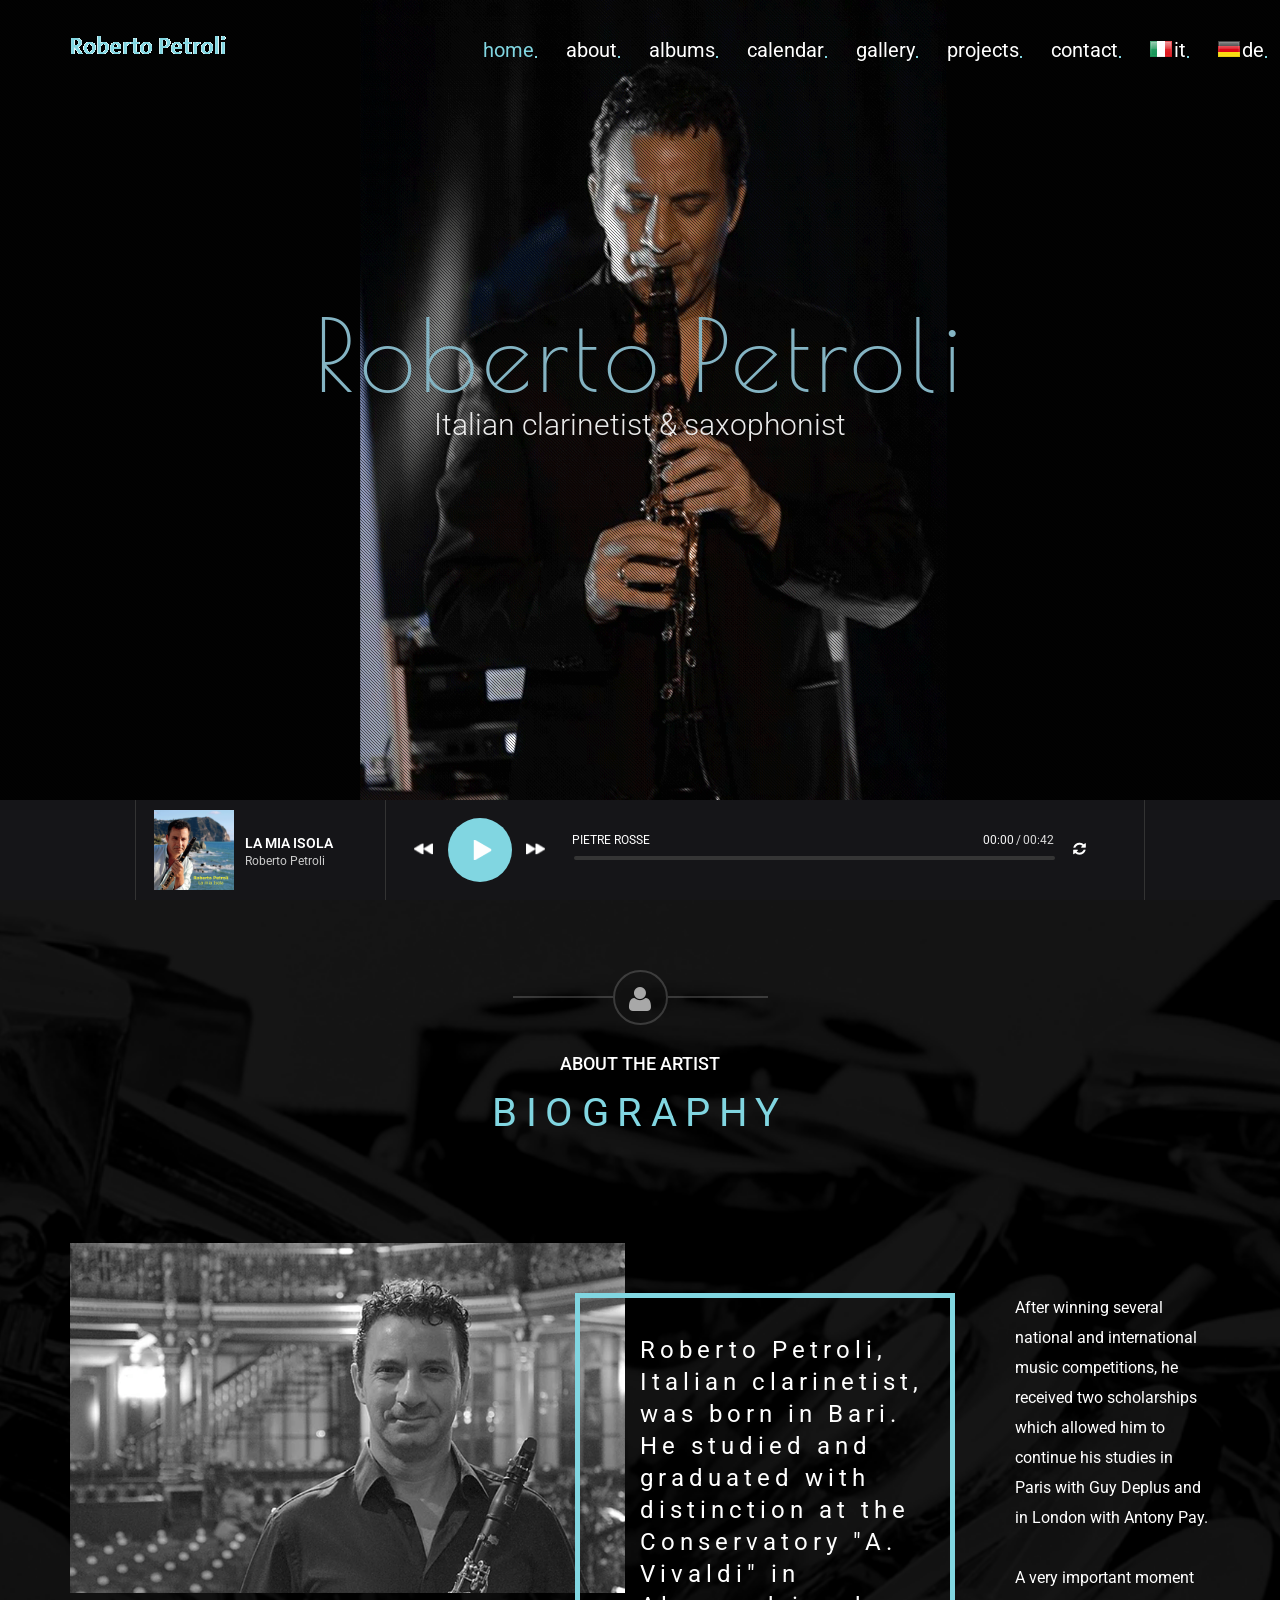
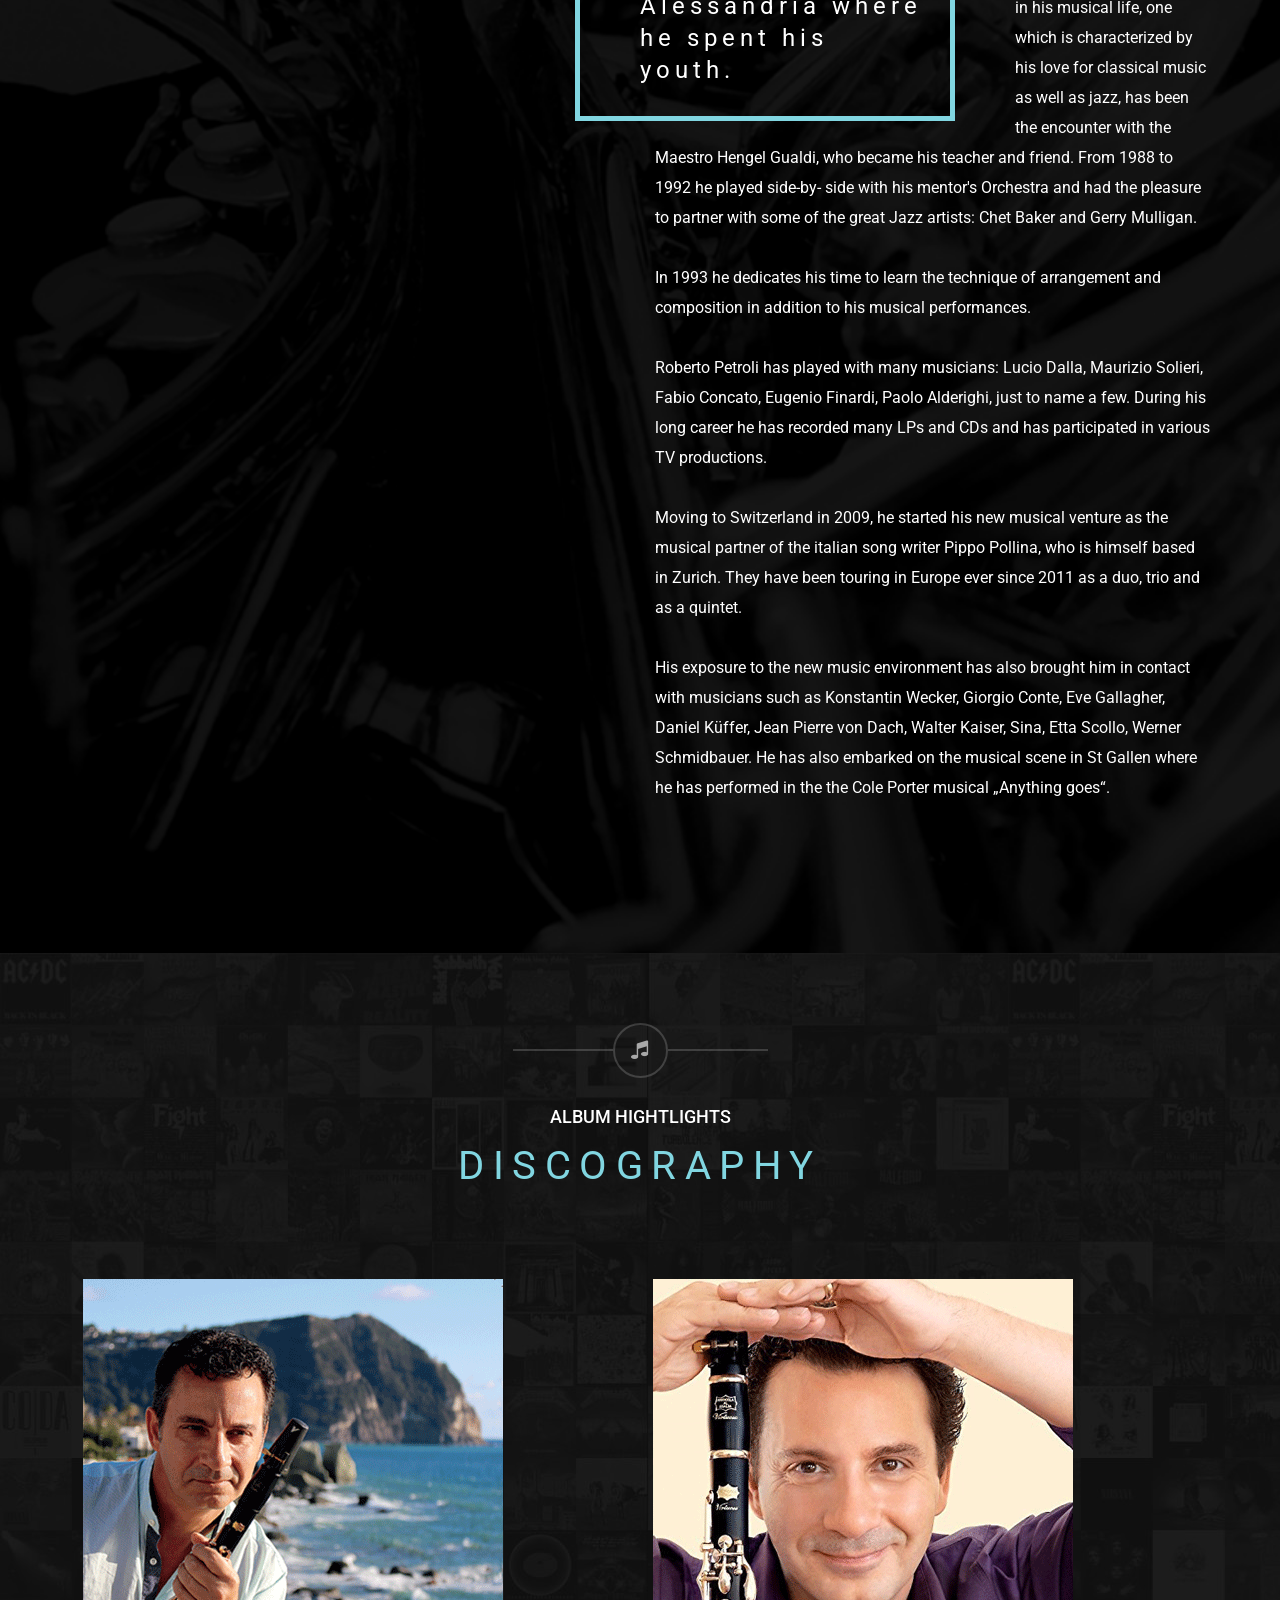
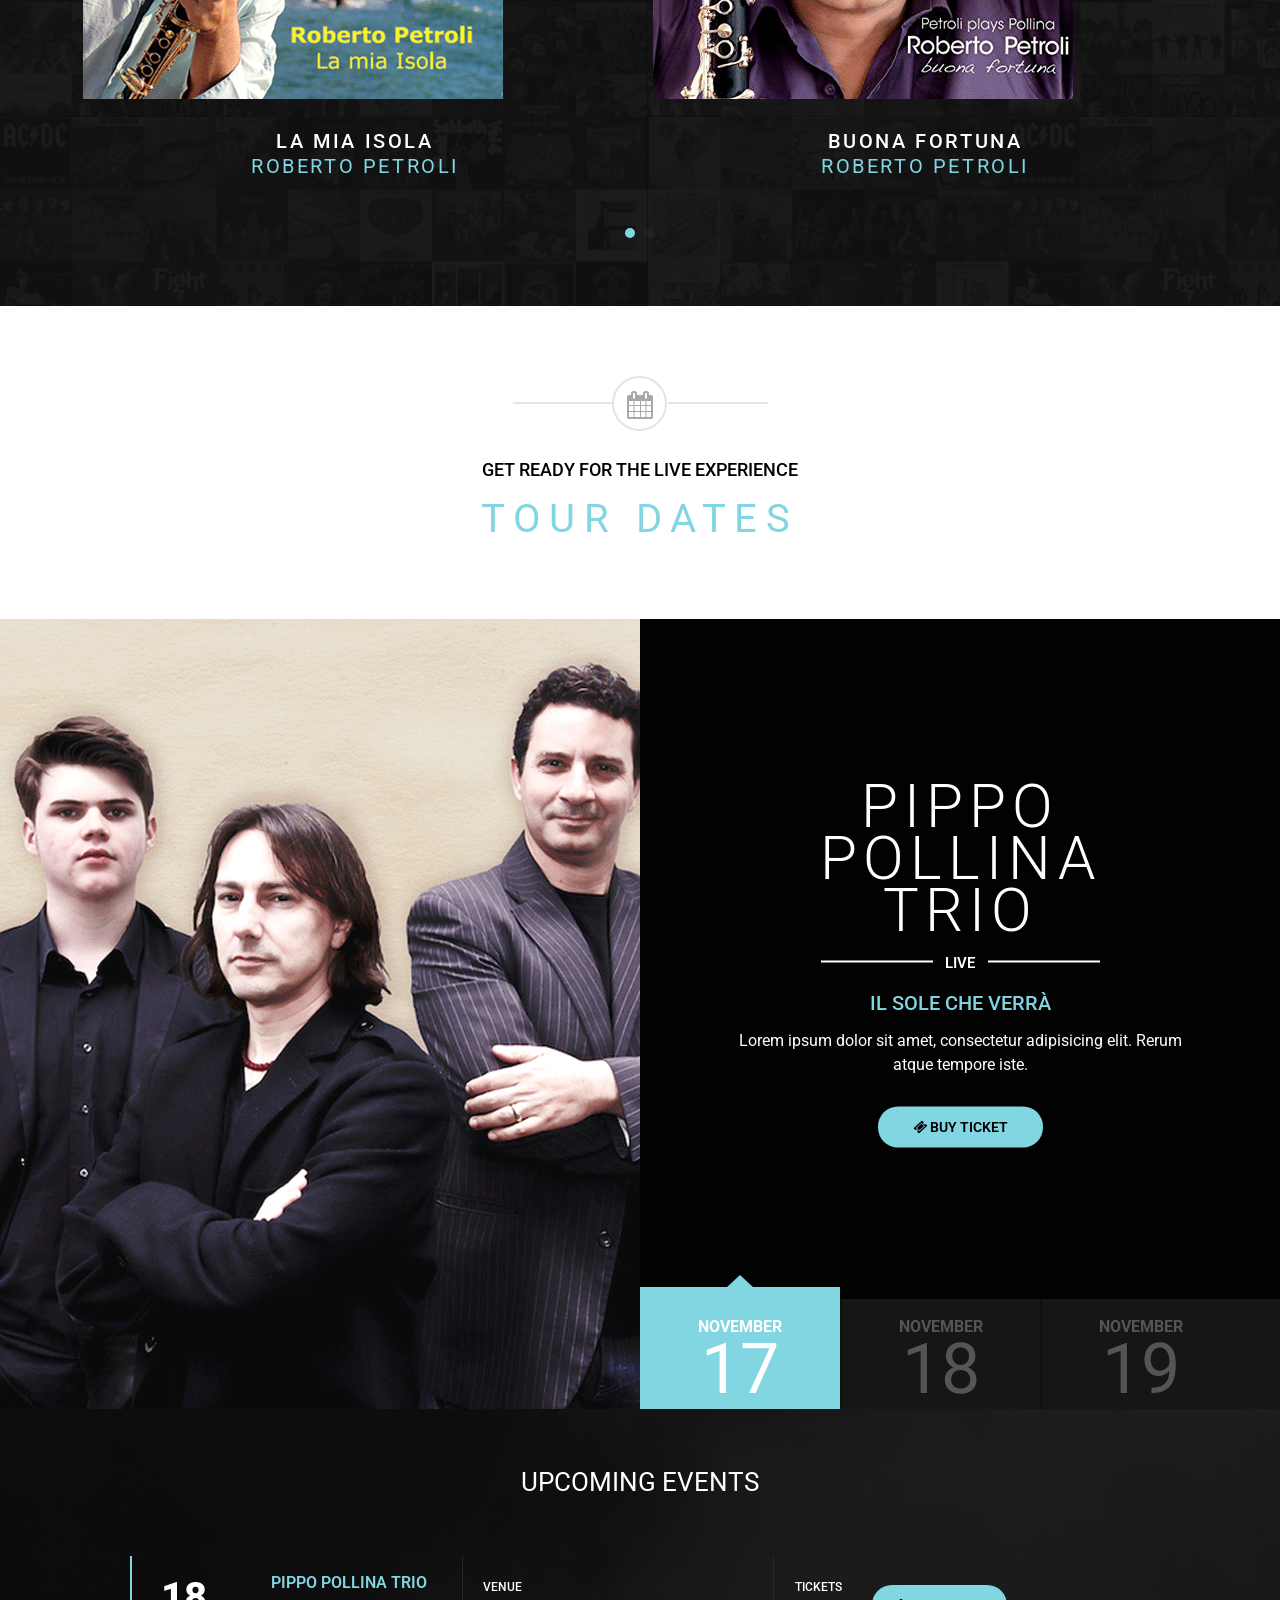
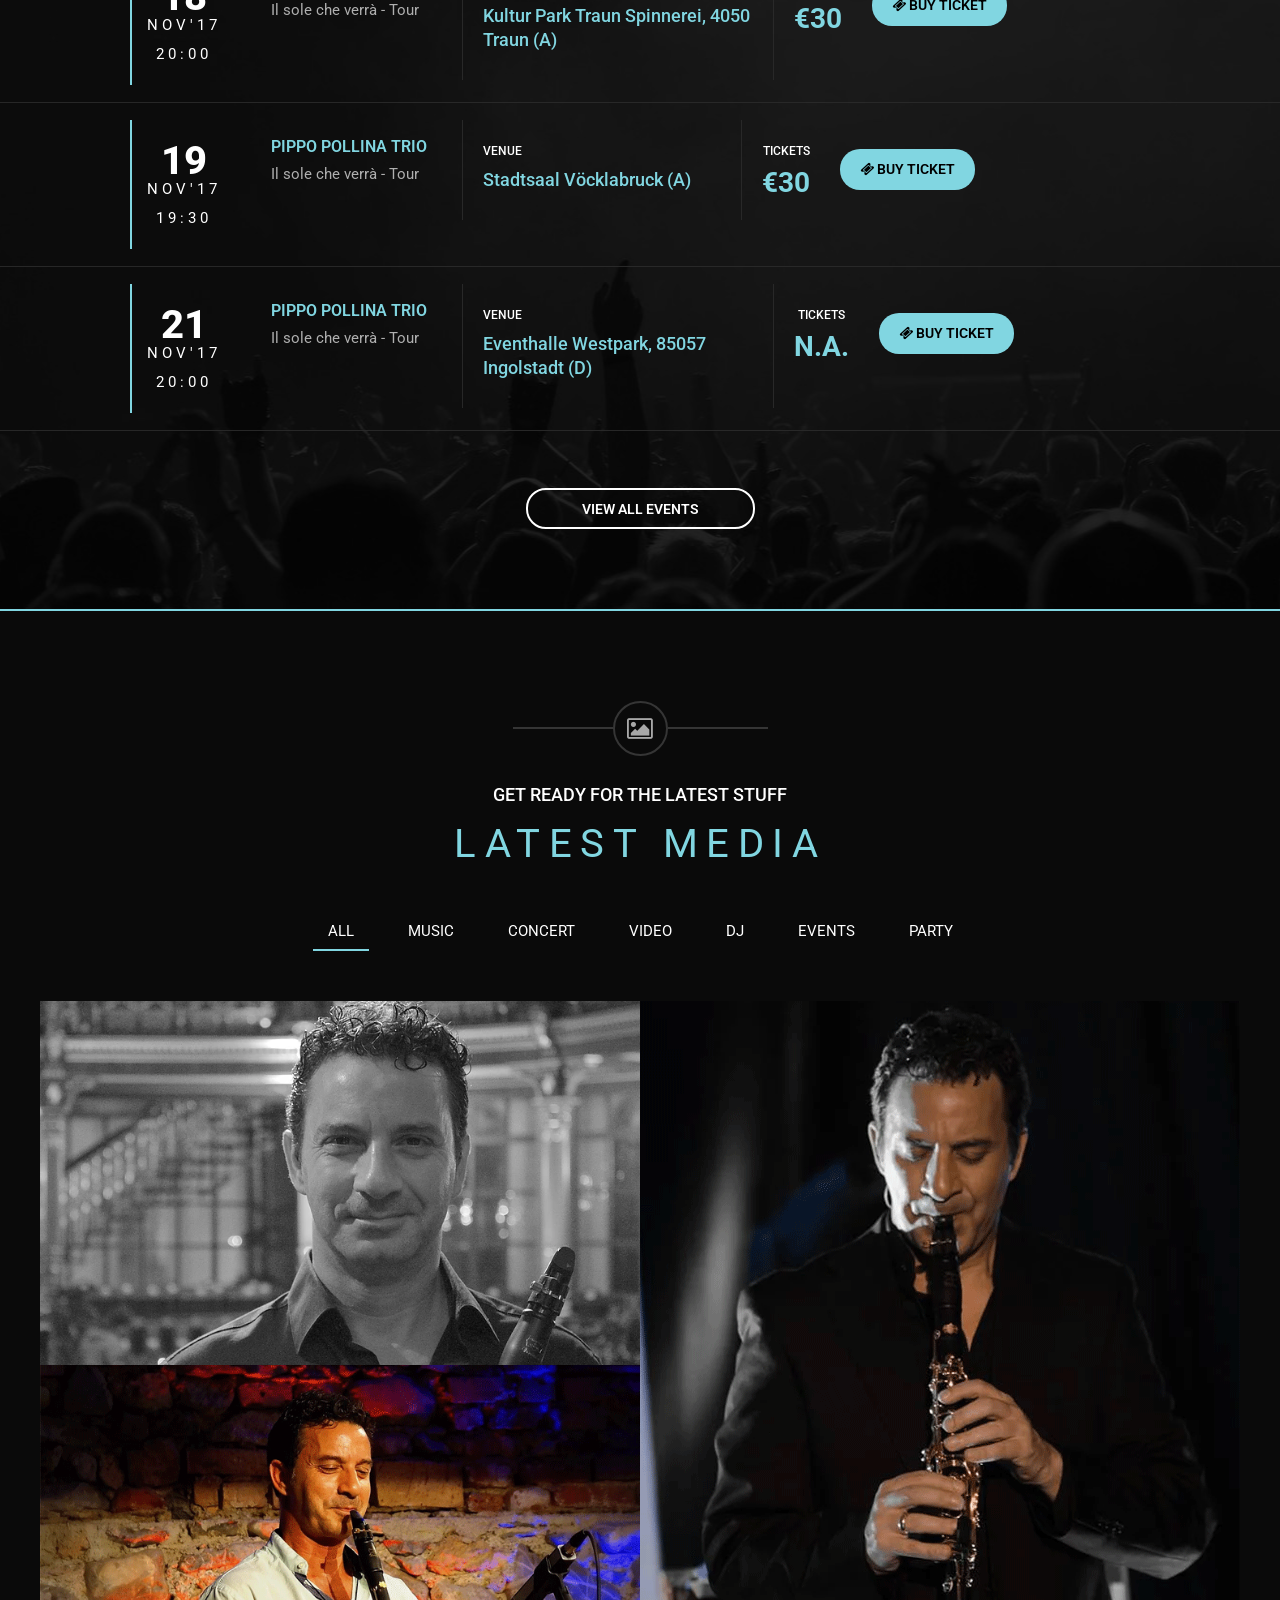
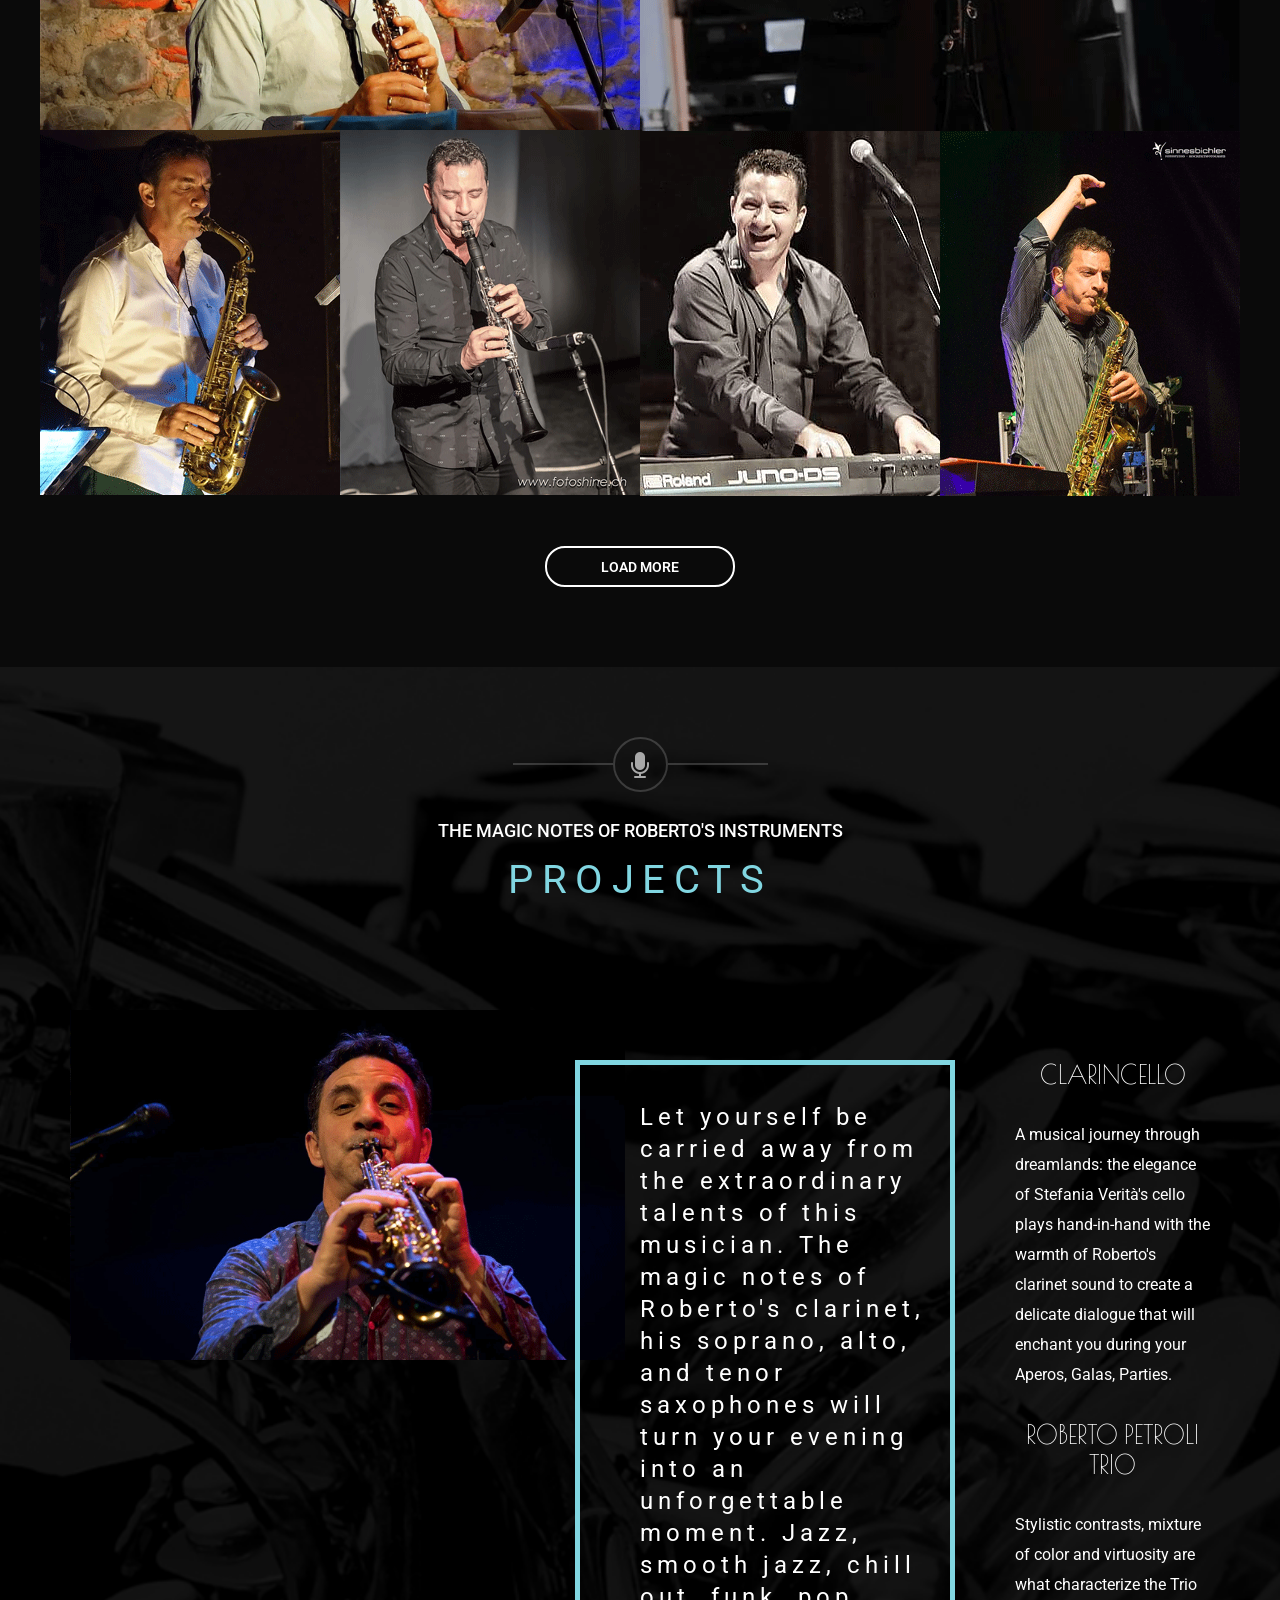
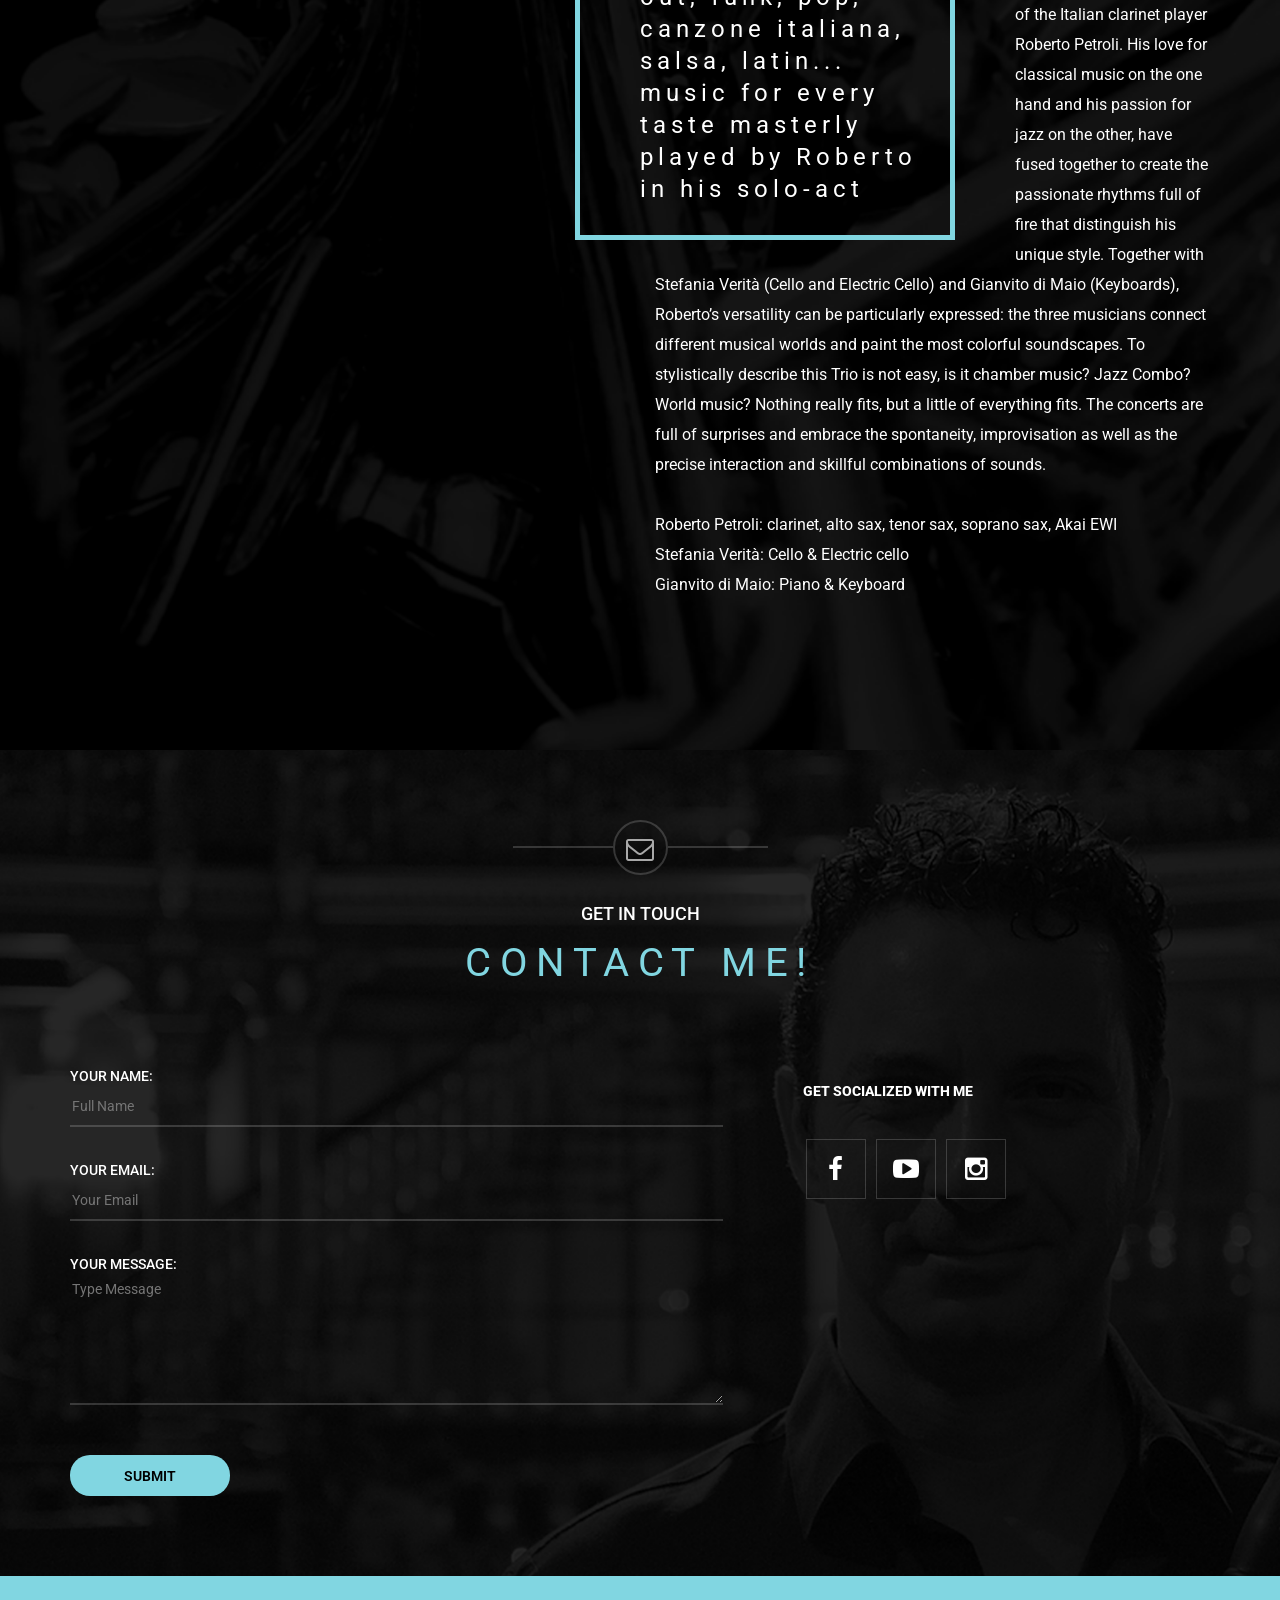
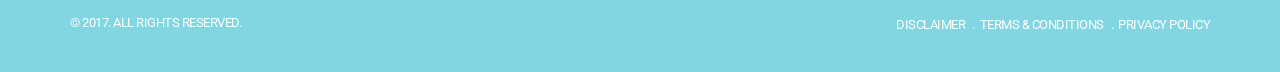
==== index.html @ aac8748d "update and remove twitter" ====
<!doctype html>
<!--[if lt IE 7]>      <html class="no-js lt-ie9 lt-ie8 lt-ie7"> <![endif]-->
<!--[if IE 7]>         <html class="no-js lt-ie9 lt-ie8"> <![endif]-->
<!--[if IE 8]>         <html class="no-js lt-ie9"> <![endif]-->
<!--[if gt IE 8]><!--> <html class="no-js"> <!--<![endif]-->
	<head>
		<meta charset="utf-8">
		<meta http-equiv="X-UA-Compatible" content="IE=edge">
		<title>Roberto Petroli</title>
		<meta name="description" content="">
		<meta name="HandheldFriendly" content="True">
		<meta name="MobileOptimized" content="320">
		<meta name="viewport" content="width=device-width,initial-scale=1,maximum-scale=1,user-scalable=0">

		<!-- Place favicon.ico and apple-touch-icon.png in the root directory -->

		<link href='https://fonts.googleapis.com/css?family=Roboto:400,100,100italic,300,300italic,400italic,500,500italic,700,700italic,900,900italic' rel='stylesheet' type='text/css'>
		<link href="https://fonts.googleapis.com/css?family=Poiret+One" rel="stylesheet">


		<link rel="stylesheet" href="styles/vendor/bootstrap.css">
		<link rel="stylesheet" href="styles/vendor/font-awesome.min.css">
		<link rel="stylesheet" href="styles/vendor/superslides.css">
		<link rel="stylesheet" href="styles/vendor/owl.carousel.css">
		<link rel="stylesheet" href="styles/vendor/owl.transitions.css">
		<link rel="stylesheet" href="styles/vendor/flickity.min.css">
		<link rel="stylesheet" href="styles/vendor/swipebox.min.css">
		<link rel="stylesheet" href="styles/vendor/TimeCircles.css">

		<link rel="stylesheet" href="styles/main.css">
		<link rel="stylesheet" href="styles/demo.css">
		<link rel="stylesheet" href="styles/languages.min.css">

		<link rel="stylesheet" href="styles/colors/color-lightblue.css">
		<!--    <link rel="stylesheet" href="styles/colors/color-yellow.css">
<link rel="stylesheet" href="styles/colors/color-purple.css">
<link rel="stylesheet" href="styles/colors/color-green.css">
<link rel="stylesheet" href="styles/colors/color-militar.css">
<link rel="stylesheet" href="styles/colors/color-caqui.css">
<link rel="stylesheet" href="styles/colors/color-red.css">-->

		<script src="scripts/vendor/modernizr.js"></script>
	</head>
	<body data-spy="scroll" data-target="#navbar-muziq" data-offset="80">

		<!-- LOADER -->
		<div id="mask">
			<div class="loader">
				<!-- <img src="images/loading.gif" alt='loading'> -->
				<div class="cssload-container">
					<div class="cssload-shaft1"></div>
					<div class="cssload-shaft2"></div>
					<div class="cssload-shaft3"></div>
					<div class="cssload-shaft4"></div>
					<div class="cssload-shaft5"></div>
					<div class="cssload-shaft6"></div>
					<div class="cssload-shaft7"></div>
					<div class="cssload-shaft8"></div>
					<div class="cssload-shaft9"></div>
					<div class="cssload-shaft10"></div>
				</div>
			</div>
		</div>

		<!-- HEADER -->
		<header id="jHeader">
			<nav class="navbar navbar-default" role="navigation">

				<div class="navbar-header">
					<button type="button" class="navbar-toggle" data-toggle="collapse" data-target=".navbar-ex1-collapse">
						<span class="sr-only">Desplegar navegación</span>
						<span class="icon-bar"></span>
						<span class="icon-bar"></span>
						<span class="icon-bar"></span>
					</button>
					<a class="navbar-brand" href="#anchor00"><img src="images/logo.png" alt="logo"></a>
				</div>

				<div class="collapse navbar-collapse navbar-ex1-collapse" id="navbar-muziq">
					<ul class="nav navbar-nav navbar-right">
						<li class="active"><a href="#anchor00">Home</a></li>
						<!--<li><a href="#anchor01">Events</a></li>
<li><a href="#anchor02">Artists</a></li>-->
						<li><a href="#anchor03">About</a></li>
						<li><a href="#anchor04">Albums</a></li>
						<li><a href="#anchor05">Calendar</a></li>
						<li><a href="#anchor06">Gallery</a></li>
						<li><a href="#anchor07">Projects</a></li>
						<!--<li><a href="shop.html">Shop</a></li>-->
						<li><a href="#anchor08">Contact</a></li>
						<li><a href="#anchor03"><span class="lang-sm lang-lbl" lang="it"></span></a></li>
						<li><a href="#anchor03"><span class="lang-sm lang-lbl" lang="de"></span></a></li>

					</ul>
				</div>

			</nav>
		</header>

		<!-- INTRO -->
		<section class="intro full-width jIntro" id="anchor00">
			<div class="container">
				<div class="row">
					<div class="col-md-12">
						<div class="slider-intro">
							<div id="slides">
								<div class="overlay"></div>
								<div class="slides-container">
									<img src="images/demo/intro/intro-slide1.png" alt="slide1">
									<img src="images/demo/intro/intro-slide2.png" alt="slide2">
									<img src="images/demo/intro/intro-slide3.png" alt="slide3">
								</div>
							</div>
						</div>
					</div>
				</div>

				<div class="vcenter text-center text-overlay">
					<!-- <div class="logo-intro"><img src="images/demo/logo-intro.png" alt=""></div>-->
					<div id="owl-main-text" class="owl-carousel">
						<div class="item">
							<h1 class="primary-title">Roberto Petroli</h1>
						</div>
						<!--<div class="item">
<h1 class="primary-title">Roberto Petroli </h1>
</div>-->
					</div>
					<h2 class="subtitle-text">Italian clarinetist &amp; saxophonist</h2>
					<div class="voffset50"></div>
					<!--<a href="#" class="btn btn-invert">Learn more</a>-->
				</div>

			</div>
		</section>

		<!-- PLAYER -->
		<div class="player horizontal">
			<div class="container">
				<div class="info-album-player">
					<div class="album-cover" id="bg-image3"></div>
					<p class="album-title">La mia Isola</p>
					<p class="artist-name">Roberto Petroli</p>
				</div>
				<div class="player-content">
					<audio preload></audio>
					<ol class="playlist">
						<li><a href="#" data-src="mp3/Isola_09.mp3">Pietre rosse</a></li>
							<li><a href="#" data-src="mp3/Isola_01.mp3">Ischia</a></li>
						<li><a href="#" data-src="mp3/Isola_04.mp3">Sorgeto</a></li>
							</ol>
							<div class="nextprev">
								<span class="prev">prev</span>
								<span class="next">next</span>
							</div>
							<span class="btnloop">loop</span>
						</div>
				</div>
				</div>
		

			<!-- BIOGRAPHY -->
			<section class="section biography inverse-color" id="anchor03">
				<div class="container">
					<div class="row">
						<div class="col-md-8 col-md-offset-2">
							<div class="voffset70"></div>
							<div class="separator-icon">
								<i class="fa fa-user"></i>
							</div>
							<div class="voffset30"></div>
							<p class="pretitle">About the artist</p>
							<div class="voffset20"></div>
							<h2 class="title">biography</h2>
							<div class="voffset110"></div>
						</div>
					</div>
					<div class="row">
						<div class="col-lg-6">
							<img src="images/demo/biography/biography2.png" alt="">
						</div>
						<div class="col-lg-6">
							<div class="voffset50"></div>
							<div class="quote">
								<p>Roberto Petroli, Italian clarinetist, was born in Bari. He studied and graduated with distinction at the Conservatory "A. Vivaldi" in Alessandria where he spent his youth. </p>
								<!--<p class="author">Robbie Robertson</p>-->
							</div>
							<div class="description">
								<p>After winning several national and international music competitions, he received two scholarships which allowed him to continue his studies in Paris with Guy Deplus and in London with Antony Pay.</p>
								<p>A very important moment in his musical life, one which is characterized by his love for classical music as well as jazz, has been the encounter with the Maestro Hengel Gualdi, who became his teacher and friend. 
									From 1988 to 1992 he played side-by- side with his mentor's Orchestra and had the pleasure to partner with some of the great Jazz artists: Chet Baker and Gerry Mulligan.</p>
								<p>In 1993 he dedicates his time to learn the technique of arrangement and composition in addition to his musical performances.</p>
								<p>Roberto Petroli has played with many musicians: Lucio Dalla, Maurizio Solieri,  Fabio Concato, Eugenio Finardi, Paolo Alderighi, just to name a few. During his long career he has recorded many LPs and CDs and has participated in various TV productions.</p>
								<p>Moving to Switzerland in 2009, he started his new musical venture as the musical partner of the italian song writer Pippo Pollina, who is himself based in Zurich. They have been touring in  Europe ever since 2011 as a duo, trio and as a quintet. </p>
								<p>His exposure to the new music environment has also brought him in contact with musicians such as Konstantin Wecker, Giorgio Conte, Eve Gallagher, Daniel Küffer, Jean Pierre von Dach, Walter Kaiser, Sina, Etta Scollo, Werner Schmidbauer. He has also embarked on the musical scene in St Gallen where he has performed in the the Cole Porter musical „Anything goes“.</p>
							</div>
						</div>
					</div>
					<div class="voffset150"></div>
				</div>
			</section>

			<!-- UPCOMING EVENTS -->
			<!-- <section class="section upcomming-events" id="anchor01">
<div class="container">
<div class="row">
<div class="col-md-8 col-md-offset-2">
<div class="voffset70"></div>
<div class="separator-icon">
<i class="fa fa-ticket"></i>
</div>
<div class="voffset30"></div>
<p class="pretitle">get read for the summer 2016</p>
<div class="voffset20"></div>
<h2 class="title">upcoming events</h2>
<div class="voffset80"></div>
</div>
</div>
<div class="row">
<div class="col-md-12">
<div class="upevents">
<div class="upevent">
<div class="contain">
<div class="bg-image" style="background-image: url('images/demo/events/photo-event1.jpg')"></div>
<div class="content">
<div class="voffset80"></div>
<div class="date">03<span>d</span> 16<span>h</span> 20<span>m</span> 10<span>s</span></div>
<div class="separator tag"><span>featured</span></div>
<div class="title">Beach party music</div>
<p>Lorem ipsum dolor sit amet, consectetur adipisicing elit. Nulla error reiciendis, magni fuga quod quos officia fugiat.</p>
<p class="buttons">
<a href="#" class="btn rounded icon"><i class="fa fa-ticket"></i> buy ticket</a>
<a href="#" class="btn rounded border">View details</a>
</p>
<div class="voffset70"></div>
<div class="posted"><span>posted:</span> 02 november, 2016</div>
</div>
</div>
</div>
<div class="upevent">
<div class="contain">
<div class="bg-image" style="background-image: url('images/demo/events/photo-event2.jpg')"></div>
<div class="content">
<div class="voffset30"></div>
<div class="date">03<span>d</span> 16<span>h</span> 20<span>m</span> 10<span>s</span></div>
<div class="separator tag"><span>featured</span></div>
<div class="title">Rock live music event</div>
<p class="buttons">
<a href="#" class="btn rounded icon"><i class="fa fa-ticket"></i> buy ticket</a>
<a href="#" class="btn rounded border">View details</a>
</p>
<div class="posted"><span>posted:</span> 02 november, 2016</div>
</div>
</div>
</div>
<div class="upevent">
<div class="contain">
<div class="bg-image" style="background-image: url('images/demo/events/photo-event3.jpg')"></div>
<div class="content">
<div class="voffset80"></div>
<div class="date">03<span>d</span> 16<span>h</span> 20<span>m</span> 10<span>s</span></div>
<div class="separator tag"><span>popular</span></div>
<div class="title">HIP HOP Party Music</div>
<p>Lorem ipsum dolor sit amet, consectetur adipisicing elit. Nulla error reiciendis, magni fuga quod quos officia fugiat.</p>
<p class="buttons">
<a href="#" class="btn rounded icon unactive"><i class="fa fa-ticket"></i> closed</a>
<a href="#" class="btn rounded border">View details</a>
</p>
<div class="voffset70"></div>
<div class="posted"><span>posted:</span> 02 november, 2016</div>
</div>
</div>
</div>
<div class="upevent">
<div class="contain">
<div class="bg-image" style="background-image: url('images/demo/events/photo-event4.jpg')"></div>
<div class="content">
<div class="voffset80"></div>
<div class="date">03<span>d</span> 16<span>h</span> 20<span>m</span> 10<span>s</span></div>
<div class="separator tag"><span>featured</span></div>
<div class="title">INDIE <br>MUSIC show</div>
<p>Lorem ipsum dolor sit amet, consectetur adipisicing elit. Nulla error reiciendis, magni fuga quod quos officia fugiat.</p>
<p class="buttons">
<a href="#" class="btn rounded icon"><i class="fa fa-ticket"></i> buy ticket</a>
<a href="#" class="btn rounded border">View details</a>
</p>
<div class="voffset70"></div>
<div class="posted"><span>posted:</span> 02 november, 2016</div>
</div>
</div>
</div>
<div class="upevent">
<div class="contain">
<div class="bg-image" style="background-image: url('images/demo/events/photo-event5.jpg')"></div>
<div class="content">
<div class="voffset30"></div>
<div class="date">03<span>d</span> 16<span>h</span> 20<span>m</span> 10<span>s</span></div>
<div class="separator tag"><span>recent</span></div>
<div class="title">awesome music event</div>
<p class="buttons">
<a href="#" class="btn rounded icon"><i class="fa fa-ticket"></i> buy ticket</a>
<a href="#" class="btn rounded border">View details</a>
</p>
<div class="posted"><span>posted:</span> 02 november, 2016</div>
</div>
</div>
</div>
<div class="upevent">
<div class="contain">
<div class="bg-image" style="background-image: url('images/demo/events/photo-event6.jpg')"></div>
<div class="content">
<div class="voffset30"></div>
<div class="date">03<span>d</span> 16<span>h</span> 20<span>m</span> 10<span>s</span></div>
<div class="separator tag"><span>featured</span></div>
<div class="title">country music</div>
<p>Proin gravida nibh vel velit auctor aliquet.</p>
<p class="buttons">
<a href="#" class="btn rounded icon"><i class="fa fa-ticket"></i> buy ticket</a>
<a href="#" class="btn rounded border">View details</a>
</p>
<div class="posted"><span>posted:</span> 02 november, 2016</div>
</div>
</div>
</div>
</div>
</div>
</div>
</div>

<div class="voffset80"></div>
</section> -->

		<!-- TWITTER -->
		<!--		<section class="section youtube inverse-color full-width parallax-section" data-parallax-image="images/demo/twitter/bg-twitter.jpg">
				<div class="container">
					<div class="row">
						<div class="col-md-12">
							<i class="fa fa-youtube-play"></i>
							<div id="twitter-feed"></div>
						</div>
					</div>
				</div>
			</section>-->

			<!-- FEATURED ARTIST -->
			<!--   <section class="section featured-artists" id="anchor02">
<div class="container">
<div class="row">
<div class="col-md-8 col-md-offset-2">
<div class="voffset70"></div>
<div class="separator-icon">
<i class="fa fa-microphone"></i>
</div>
<div class="voffset30"></div>
<p class="pretitle">get read for the summer 2016</p>
<div class="voffset20"></div>
<h2 class="title">featured Artist</h2>
<div class="voffset80"></div>
</div>
</div>
<div class="row">
<div class="col-md-12">           
<div class="voffset20"></div>
<div class="js-flickity" data-flickity-options="{ &quot;cellAlign&quot;: &quot;left&quot;, &quot;wrapAround&quot;: true, &quot;contain&quot;: true, &quot;prevNextButtons&quot;: false }">
<div class="gallery-cell col-xs-12 col-sm-6 col-md-4 col-lg-3">
<div class="featured-artist">
<div class="image">
<img src="images/demo/artists/featured-artist1.jpg" alt="">
</div>
<div class="rollover">
<ul class="social">
<li><a href="#"><i class="fa fa-facebook"></i></a></li>
<li><a href="#"><i class="fa fa-twitter"></i></a></li>
<li><a href="#"><i class="fa fa-instagram"></i></a></li>
</ul>
<div class="text">
<h4 class="title-artist">Dj <br>Everlast</h4>
<p>Lorem ipsum dolor sit amet, consectetur adipisicing elit. Ipsam rem, quasi alias sunt velit.</p>
</div>
</div>
</div>
</div>
<div class="gallery-cell col-xs-12 col-sm-6 col-md-4 col-lg-3">
<div class="featured-artist">
<div class="image">
<img src="images/demo/artists/featured-artist2.jpg" alt="">
</div>
<div class="rollover">
<ul class="social">
<li><a href="#"><i class="fa fa-facebook"></i></a></li>
<li><a href="#"><i class="fa fa-twitter"></i></a></li>
<li><a href="#"><i class="fa fa-instagram"></i></a></li>
</ul>
<div class="text">
<h4 class="title-artist">Dj <br>mery <br>myers</h4>
<p>Lorem ipsum dolor sit amet, consectetur adipisicing elit. Ipsam rem, quasi alias sunt velit.</p>
</div>
</div>
</div>
</div>
<div class="gallery-cell col-xs-12 col-sm-6 col-md-4 col-lg-3">
<div class="featured-artist">
<div class="image">
<img src="images/demo/artists/featured-artist3.jpg" alt="">
</div>
<div class="rollover">
<ul class="social">
<li><a href="#"><i class="fa fa-facebook"></i></a></li>
<li><a href="#"><i class="fa fa-twitter"></i></a></li>
<li><a href="#"><i class="fa fa-instagram"></i></a></li>
</ul>
<div class="text">
<h4 class="title-artist">Mc <br>Hood</h4>
<p>Lorem ipsum dolor sit amet, consectetur adipisicing elit. Ipsam rem, quasi alias sunt velit.</p>
</div>
</div>
</div>
</div>
<div class="gallery-cell col-xs-12 col-sm-6 col-md-4 col-lg-3">
<div class="featured-artist">
<div class="image">
<img src="images/demo/artists/featured-artist4.jpg" alt="">
</div>
<div class="rollover">
<ul class="social">
<li><a href="#"><i class="fa fa-facebook"></i></a></li>
<li><a href="#"><i class="fa fa-twitter"></i></a></li>
<li><a href="#"><i class="fa fa-instagram"></i></a></li>
</ul>
<div class="text">
<h4 class="title-artist">Dona <br>Carter </h4>
<p>Lorem ipsum dolor sit amet, consectetur adipisicing elit. Ipsam rem, quasi alias sunt velit.</p>
</div>
</div>
</div>
</div>
<div class="gallery-cell col-xs-12 col-sm-6 col-md-4 col-lg-3">
<div class="featured-artist">
<div class="image">
<img src="images/demo/artists/featured-artist3.jpg" alt="">
</div>
<div class="rollover">
<ul class="social">
<li><a href="#"><i class="fa fa-facebook"></i></a></li>
<li><a href="#"><i class="fa fa-twitter"></i></a></li>
<li><a href="#"><i class="fa fa-instagram"></i></a></li>
</ul>
<div class="text">
<h4 class="title-artist">Dj <br>mery <br>myers</h4>
<p>Lorem ipsum dolor sit amet, consectetur adipisicing elit. Ipsam rem, quasi alias sunt velit.</p>
</div>
</div>
</div>
</div>
</div>
</div>
</div>
<div class="voffset120"></div>
</div>
</section> -->



			<!-- DISCOGRAPHY -->
			<section class="section discography inverse-color" id="anchor04">
				<div id="discography"></div>
				<div class="container">
					<div class="row">
						<div class="col-md-8 col-md-offset-2">
							<div class="voffset70"></div>
							<div class="separator-icon">
								<i class="fa fa-music"></i>
							</div>
							<div class="voffset30"></div>
							<p class="pretitle">album hightlights</p>
							<div class="voffset20"></div>
							<h2 class="title">Discography</h2>
							<div class="voffset80"></div>
						</div>
					</div>
					<div class="row">
						<div class="col-md-12">
							<ul class="carousel-discography js-flickity" data-flickity-options="{ &quot;cellAlign&quot;: &quot;left&quot;, &quot;wrapAround&quot;: true, &quot;contain&quot;: true, &quot;prevNextButtons&quot;: false }">
								<!-- col-xlg-3 -->
								<li class="gallery-cell col-xs-12 col-sm-6 col-md-6">
									<div class="info-album">
										<div class="cover open-disc" data-url="discs/disc-01.html">
											<img src="images/demo/discography/disco-1.png" alt="">
											<div class="rollover">
												<i class="fa fa-cart-plus"></i>
												<p>view album</p>
											</div>
										</div>
										<p class="album">La mia isola</p>
										<p class="artist">Roberto Petroli</p>
									</div>
								</li>
								<li class="gallery-cell col-xs-12 col-sm-6 col-md-6">
									<div class="info-album">
										<div class="cover open-disc" data-url="discs/disc-02.html">
											<img src="images/demo/discography/disco-2.png" alt="">
											<div class="rollover">
												<i class="fa fa-cart-plus"></i>
												<p>view album</p>
											</div>
										</div>
										<p class="album">Buona fortuna</p>
										<p class="artist">Roberto Petroli</p>
									</div>
								</li>
								<!--  <li class="gallery-cell col-xs-12 col-sm-6 col-md-4"> 
<div class="info-album">
<div class="cover open-disc" data-url="discs/disc-03.html">
<img src="images/demo/discography/disco-3.jpg" alt="">
<div class="rollover">
<i class="fa fa-cart-plus"></i>
<p>view album</p>
</div>
</div>
<p class="album">La mia Isola</p>
<p class="artist">blummsday</p>
</div>
</li>
<li class="gallery-cell col-xs-12 col-sm-6 col-md-4">
<div class="info-album">
<div class="cover open-disc" data-url="discs/disc-04.html">
<img src="images/demo/discography/disco-4.jpg" alt="">
<div class="rollover">
<i class="fa fa-cart-plus"></i>
<p>view album</p>
</div>
</div>
<p class="album">friend, family, enemy</p>
<p class="artist">magdalena</p>
</div>
</li>
<li class="gallery-cell col-xs-12 col-sm-6 col-md-4">
<div class="info-album">
<div class="cover open-disc" data-url="discs/disc-01.html">
<img src="images/demo/discography/disco-1.jpg" alt="">
<div class="rollover">
<i class="fa fa-cart-plus"></i>
<p>view album</p>
</div>
</div>
<p class="album">under the iron sea</p>
<p class="artist">Keane</p>
</div>
</li>
<li class="gallery-cell col-xs-12 col-sm-6 col-md-4">
<div class="info-album">              
<div class="cover open-disc" data-url="discs/disc-02.html">
<img src="images/demo/discography/disco-2.jpg" alt="">
<div class="rollover">
<i class="fa fa-cart-plus"></i>
<p>view album</p>
</div>
</div>
<p class="album">under the iron sea</p>
<p class="artist">Keane</p>
</div>
</li>-->
							</ul>
							<div class="voffset90"></div>
						</div>
					</div>
				</div>
				<!-- DETAILS DISCO -->
				<div id="project-show"></div>
				<div class="section player-album project-window">
					<div class="project-content"></div><!-- AJAX Dinamic Content -->
				</div>
			</section>

			<!-- TOUR DATES -->
			<section class="section full-width tourdates" id="anchor05">
				<div class="container">
					<div class="row">
						<div class="col-md-8 col-md-offset-2">
							<div class="voffset70"></div>
							<div class="separator-icon">
								<i class="fa fa-calendar"></i>
							</div>
							<div class="voffset30"></div>
							<p class="pretitle">get ready for the live experience</p>
							<div class="voffset20"></div>
							<h2 class="title">tour dates</h2>
							<div class="voffset80"></div>
						</div>
					</div>
					<div class="row">
						<div class="col-sm-6">
							<div class="image-tour"></div>
						</div>
						<div class="col-sm-6">
							<div class="tour-info">
								<ul class="carousel-dates jcarouselDates">
									<li class="gallery-cell" id="tour1">
										<div class="vcenter">
											<p class="name-tour">Pippo Pollina <br>Trio</p>
											<p class="separator">live</p>
											<p class="subtitle-tour">IL SOLE CHE VERRÀ</p>
											<p>Lorem ipsum dolor sit amet, consectetur adipisicing elit. Rerum atque tempore iste.</p>
											<p class="buy">
												<a href="#" class="btn rounded icon"><i class="fa fa-ticket"></i> buy ticket</a>
											</p>
										</div>
									</li>
									<li class="gallery-cell" id="tour2">
										<div class="vcenter">
											<p class="name-tour">Show in las Vegas</p>
											<p class="separator">live</p>
											<p class="subtitle-tour">Lorem ipsum dolor sit amet, consectetur adipisicing elit.</p>
											<p>Lorem ipsum dolor sit amet, consectetur adipisicing elit. Rerum atque tempore iste.</p>
											<p class="buy">
												<a href="#" class="btn rounded icon"><i class="fa fa-ticket"></i> buy ticket</a>
											</p>
										</div>
									</li>
									<li class="gallery-cell" id="tour3">
										<div class="vcenter">
											<p class="name-tour">Live in New York</p>
											<p class="separator">live</p>
											<p class="subtitle-tour">Lorem ipsum dolor sit amet, consectetur adipisicing elit.</p>
											<p>Lorem ipsum dolor sit amet, consectetur adipisicing elit. Rerum atque tempore iste.</p>
											<p class="buy">
												<a href="#" class="btn rounded icon"><i class="fa fa-ticket"></i> buy ticket</a>
											</p>
										</div>
									</li>
								</ul>
								<ul class="dates-tour button-group">
									<li class="button active">
										november
										<span>17</span>
									</li>
									<li class="button">
										november
										<span>18</span>
									</li>
									<li class="button">
										november
										<span>19</span>
									</li>
								</ul>
							</div>
						</div>
					</div>
				</div>
			</section>

			<!-- UPCOMMING EVENTS -->
			<section class="section full-width upcomming-events-list inverse-color">
				<div class="container">
					<div class="row">
						<div class="col-md-8 col-md-offset-2">
							<h4 class="upcomming-events-list-title">upcoming events</h4>
						</div>
					</div>
					<div class="row">
						<div class="col-md-12">
							<ul>
								
								<li>
									<div>
										<p class="date-event">18 <span>Nov'17<br>20:00</span></p>
										<p class="name">
											<span>Pippo Pollina Trio</span> 
											Il sole che verrà - Tour
										</p>
										<p class="venue">
											venue
											<span>Kultur Park Traun Spinnerei, 4050 Traun (A)</span>
										</p>
										<p class="price">
											tickets
											<span>&euro;30</span>
										</p>
										<p class="buy">
											<a href="http://www.kulturpark.at/tickets/ticketreservierung/" target="_blank" class="btn rounded icon"><i class="fa fa-ticket"></i> buy ticket</a>
										</p>
									</div>
								</li>
								<li>
									<div>
										<p class="date-event">19 <span>Nov'17<br>19:30</span></p>
										<p class="name">
											<span>Pippo Pollina Trio</span> 
											Il sole che verrà - Tour
										</p>
										<p class="venue">
											venue
											<span>Stadtsaal Vöcklabruck (A)</span>
										</p>
										<p class="price">
											tickets
											<span>&euro;30</span>
										</p>
										<p class="buy">
											<a href="http://www.kuf.at/kultur/detail.html?k=1546" target="_blank" class="btn rounded icon"><i class="fa fa-ticket"></i> buy ticket</a>
										</p>
									</div>
								</li>
								<li>
									<div>
										<p class="date-event">21 <span>Nov'17<br>20:00</span></p>
										<p class="name">
											<span>Pippo Pollina Trio</span> 
											Il sole che verrà - Tour
										</p>
										<p class="venue">
											venue
											<span>Eventhalle Westpark, 85057 Ingolstadt (D)</span>
										</p>
										<p class="price">
											tickets
											<span>n.a.</span>
										</p>
										<p class="buy">
											<a href="#" class="btn rounded icon"><i class="fa fa-ticket"></i> buy ticket</a>
										</p>
									</div>
								</li>

								<li class="more">
									<div>
										<p class="date-event">22 <span>Nov'17<br>20:30</span></p>
										<p class="name">
											<span>Pippo Pollina Trio</span> 
											Il sole che verrà - Tour
										</p>
										<p class="venue">
											venue
											<span>Musiktheater REX, 64625 Bensheim (D)</span>
										</p>
										<p class="price">
											tickets
											<span>&euro;30</span>
										</p>
										<p class="buy">
											<a href="http://www.ztix.de/event.php/1380021/" class="btn rounded icon" target="_blank"><i class="fa fa-ticket"></i> buy ticket</a>
										</p>
									</div>
								</li>
								<li class="more">
									<div>
										<p class="date-event">23 <span>Nov'17<br>20:00</span></p>
										<p class="name">
											<span>Pippo Pollina Trio</span> 
											Il sole che verrà - Tour
										</p>
										<p class="venue">
											venue
											<span>Volksbad, 07743 Jena (D)</span>
										</p>
										<p class="price">
											tickets
											<span>&euro;30</span>
										</p>
										<p class="buy">
											<a href="https://www.volksbad-jena.de/de/kultur_erleben/704270?template_id=6007" target="_blank" class="btn rounded icon"><i class="fa fa-ticket"></i> buy ticket</a>
										</p>
									</div>
								</li>
								<li class="more">
									<div>
										<p class="date-event">24 <span>Nov'17<br>20:00</span></p>
										<p class="name">
											<span>Pippo Pollina Trio</span> 
											Il sole che verrà - Tour
										</p>
										<p class="venue">
											venue
											<span>GERU Hallo, 91217 Hersbruck (D)</span>
										</p>
										<p class="price">
											tickets
											<span>&euro;30</span>
										</p>
										<p class="buy">
											<a href="http://hersbruck.de/veranstaltung/pippo-pollina-trio-mit-dem-programm-il-sole-che-verra/" target="_blank" class="btn rounded icon"><i class="fa fa-ticket"></i> buy ticket</a>
										</p>
									</div>
								</li>
								<li class="more">
									<div>
										<p class="date-event">25 <span>Nov'17<br>20:00</span></p>
										<p class="name">
											<span>Pippo Pollina Trio</span> 
											Il sole che verrà - Tour
										</p>
										<p class="venue">
											venue
											<span>KFZ 35037 Marburg (D)</span>
										</p>
										<p class="price">
											tickets
											<span>&euro;29</span>
										</p>
										<p class="buy">
											<a href="https://kfz-marburg.reservix.de/events" target="_blank" class="btn rounded icon"><i class="fa fa-ticket"></i> buy ticket</a>
										</p>
									</div>
								</li>
								<li class="more">
									<div>
										<p class="date-event">26 <span>Nov'17<br>20:00</span></p>
										<p class="name">
											<span>Pippo Pollina Trio</span> 
											Il sole che verrà - Tour
										</p>
										<p class="venue">
											venue
											<span>Frankfurter Hof, 55116 Mainz (D)</span>
										</p>
										<p class="price">
											tickets
											<span>&euro;30</span>
										</p>
										<p class="buy">
											<a href="http://www.ztix.de/event.php/2850013" target="_blank" class="btn rounded icon"><i class="fa fa-ticket"></i> buy ticket</a>
										</p>
									</div>
								</li>
								<li class="more">
									<div>
										<p class="date-event">28 <span>Nov'17<br>20:00</span></p>
										<p class="name">
											<span>Pippo Pollina Trio</span> 
											Il sole che verrà - Tour
										</p>
										<p class="venue">
											venue
											<span>Harmonie, 53121 Bonn (D)</span>
										</p>
										<p class="price">
											tickets
											<span>&euro;30</span>
										</p>
										<p class="buy">
											<a href="http://www.harmonie-bonn.de/all-event-list/pippo-pollina/" target="_blank" class="btn rounded icon"><i class="fa fa-ticket"></i> buy ticket</a>
										</p>
									</div>
								</li>
								<li class="more">
									<div>
										<p class="date-event">29 <span>Nov'17<br>20:00</span></p>
										<p class="name">
											<span>Pippo Pollina Trio</span> 
											Il sole che verrà - Tour
										</p>
										<p class="venue">
											venue
											<span>Kulturzentrum Dieselstrasse, Esslingen am Neckar (D)</span>
										</p>
										<p class="price">
											tickets
											<span>&euro;30</span>
										</p>
										<p class="buy">
											<a href="https://www.dieselstrasse.de/index.php?action=progr_detail&param=detail&id=2834" target="_blank" class="btn rounded icon"><i class="fa fa-ticket"></i> buy ticket</a>
										</p>
									</div>
								</li>
								<li class="more">
									<div>
										<p class="date-event">30 <span>Nov'17<br>20:00</span></p>
										<p class="name">
											<span>Pippo Pollina Trio</span> 
											Il sole che verrà - Tour
										</p>
										<p class="venue">
											venue
											<span>Kulturpunkt Friedenskirche, 47799 Krefeld (D)</span>
										</p>
										<p class="price">
											tickets
											<span>&euro;32</span>
										</p>
										<p class="buy">
											<a href="http://www.friedenskirche-krefeld.de/?event=pippo-pollina-trio-2&event_date=2017-11-30" target="_blank" class="btn rounded icon"><i class="fa fa-ticket"></i> buy ticket</a>
										</p>
									</div>
								</li>
							</ul>
							<p class="view-all-events">
								<a id="more-events" href="#" class="btn rounded border">View all events</a>
							</p>
						</div>
					</div>
				</div>
			</section>

			<!-- LATEST MEDIA -->
			<section class="section last-media inverse-color" id="anchor06">
				<div class="container">
					<div class="row">
						<div class="col-md-8 col-md-offset-2">
							<div class="voffset90"></div>
							<div class="separator-icon">
								<i class="fa fa-picture-o"></i>
							</div>
							<div class="voffset30"></div>
							<p class="pretitle">get ready for the latest stuff</p>
							<div class="voffset20"></div>
							<h2 class="title">latest media</h2>
							<div class="voffset50"></div>
						</div>
					</div>
					<!-- Filters -->
					<div class="row">
						<div class="col-md-12">
							<ul class="filters">
								<li data-filter="*" class="is-checked wow fadeInUp" data-wow-delay="0.5s">All</li>
								<li data-filter=".music" class="wow fadeInUp" data-wow-delay="0.8s">Music</li>
								<li data-filter=".concert" class="wow fadeInUp" data-wow-delay="1s">Concert</li>
								<li data-filter=".video" class="wow fadeInUp" data-wow-delay="1.2s">Video</li>
								<li data-filter=".dj" class="wow fadeInUp" data-wow-delay="1.4s">Dj</li>
								<li data-filter=".events" class="wow fadeInUp" data-wow-delay="1.6s">Events</li>
								<li data-filter=".party" class="wow fadeInUp" data-wow-delay="1.8s">Party</li>
							</ul>
						</div>
					</div>
					<!-- gallery -->
					<div class="row">
						<div class="col-md-12">
							<div class="voffset50"></div>
							<div class="thumbnails">
								<div class="thumbnail music">
									<a href="images/demo/gallery/gallery1.png" class="swipebox"> <!-- data-fancybox-type="iframe" -->
										<img src="images/demo/gallery/gallery1.png" alt="">
										<div class="rollover">
											<i class="video"></i>
										</div>
									</a>
								</div>
								<div class="thumbnail concert">
									<a href="images/demo/gallery/gallery2.png" class="swipebox">
										<img src="images/demo/gallery/gallery2.png" alt="">
										<div class="rollover">
											<i class="plus"></i>
										</div>
									</a>
								</div>
								<div class="thumbnail music">
									<a href="images/demo/gallery/gallery3.png" class="swipebox">
										<img src="images/demo/gallery/gallery3.png" alt="">
										<div class="rollover">
											<i class="plus"></i>
										</div>
									</a>
								</div>
								<div class="thumbnail small dj">
									<a href="images/demo/gallery/gallery4.png" class="swipebox">
										<img src="images/demo/gallery/gallery4.png" alt="">
										<div class="rollover">
											<i class="plus"></i>
										</div>
									</a>
								</div>
								<div class="thumbnail small events">
									<a href="images/demo/gallery/gallery5.png" class="swipebox">
										<img src="images/demo/gallery/gallery5.png" alt="">
										<div class="rollover">
											<i class="plus"></i>
										</div>
									</a>
								</div>
								<div class="thumbnail small party">
									<a href="images/demo/gallery/gallery6.png" class="swipebox">
										<img src="images/demo/gallery/gallery6.png" alt="">
										<div class="rollover">
											<i class="plus"></i>
										</div>
									</a>
								</div>
								<div class="thumbnail small music">
									<a href="images/demo/gallery/gallery7.png" class="swipebox">
										<img src="images/demo/gallery/gallery7.png" alt="">
										<div class="rollover">
											<i class="plus"></i>
										</div>
									</a>
								</div>
							</div>
							<div class="voffset50"></div>
							<p class="loadmore">
								<a id="append" href="#" class="btn rounded border">Load more</a>
							</p>
							<div id="more-items">
								<div class="thumbnail video">
									<a href="images/demo/gallery/gallery8.png" class="swipebox">
										<img src="images/demo/gallery/gallery8.png" alt="">
										<div class="rollover">
											<i class="plus"></i>
										</div>
									</a>
								</div>
								<div class="thumbnail concert">
									<a href="images/demo/gallery/gallery9.png" class="swipebox">
										<img src="images/demo/gallery/gallery9.png" alt="">
										<div class="rollover">
											<i class="plus"></i>
										</div>
									</a>
								</div>
								<div class="thumbnail small dj">
									<a href="images/demo/gallery/gallery10.png" class="swipebox">
										<img src="images/demo/gallery/gallery10.png" alt="">
										<div class="rollover">
											<i class="plus"></i>
										</div>
									</a>
								</div>
								<div class="thumbnail small events">
									<a href="images/demo/gallery/gallery11.png" class="swipebox">
										<img src="images/demo/gallery/gallery11.png" alt="">
										<div class="rollover">
											<i class="plus"></i>
										</div>
									</a>
								</div>
							</div>
							<div class="voffset80"></div>
						</div>
					</div>
				</div>
			</section>

			<!-- PROJECTS -->
			<section class="section biography inverse-color" id="anchor07">
				<div class="container">
					<div class="row">
						<div class="col-md-8 col-md-offset-2">
							<div class="voffset70"></div>
							<div class="separator-icon">
								<i class="fa fa-microphone"></i>
							</div>
							<div class="voffset30"></div>
							<p class="pretitle">The magic notes of Roberto's instruments</p>
							<div class="voffset20"></div>
							<h2 class="title">Projects</h2>
							<div class="voffset110"></div>
						</div>
					</div>
					<div class="row">
						<div class="col-lg-6">
							<img src="images/demo/projects/projects2.png" alt="">
						</div>
						<div class="col-lg-6">
							<div class="voffset50"></div>
							<div class="quote">
								<p>Let yourself be carried away from the extraordinary talents of this musician. The magic notes of Roberto's clarinet, his soprano, alto, and tenor saxophones will turn your evening into an unforgettable moment.  Jazz, smooth jazz, chill out, funk, pop, canzone italiana, salsa, latin... music for every taste masterly played by Roberto in his solo-act</p>
								<!--<p class="author">Robbie Robertson</p>-->
							</div>
							<div class="description">
								<p class="pretitle-formation">Clarincello</p>
								<p>A musical journey through dreamlands: the elegance of Stefania Verità's cello plays hand-in-hand with the warmth of Roberto's clarinet sound to create a delicate dialogue that will enchant you during your Aperos, Galas, Parties.</p>
								<p class="pretitle-formation">Roberto Petroli Trio</p>
								<p>Stylistic contrasts, mixture of color and virtuosity are what characterize the Trio of the Italian clarinet player Roberto Petroli. His love for classical music on the one hand and his passion for jazz on the other, have fused together to create the passionate rhythms full of fire that distinguish his unique style.
									Together with Stefania Verità (Cello and Electric Cello) and Gianvito di Maio (Keyboards), Roberto’s versatility can be particularly expressed: the three musicians connect different musical worlds and paint the most colorful soundscapes.
									To stylistically describe this Trio is not easy, is it chamber music? Jazz Combo? World music? Nothing really fits, but a little of everything fits.
									The concerts are full of surprises and embrace the spontaneity, improvisation as well as the precise interaction and skillful combinations of sounds.</p>
								<p>Roberto Petroli: clarinet, alto sax, tenor sax, soprano sax, Akai EWI<br>
									Stefania Verità: Cello &amp; Electric cello<br>
									Gianvito di Maio: Piano &amp; Keyboard</p>
							</div>
						</div>
					</div>
					<div class="voffset150"></div>
				</div>
			</section>

			<!-- NEWS -->
			<!--   <div class="section blog list-posts" id="anchor07">
<div class="container">
<div class="row">
<div class="col-md-8 col-md-offset-2">
<div class="voffset70"></div>
<div class="separator-icon">
<i class="fa fa-microphone"></i>
</div>
<div class="voffset30"></div>
<p class="pretitle">that's new</p>
<div class="voffset20"></div>
<h2 class="title">on the blog</h2>
<div class="voffset80"></div>
</div>
</div>
<div class="row">
<div class="col-md-12">
<article class="post-item">
<div class="row">
<div class="col-sm-6">
<div class="photo-post" id="image-post1"></div>
<p class="date">
<span class="day">01</span>
<span class="month">feb</span>
</p>
</div>
<div class="col-sm-6">
<div class="voffset30"></div>
<h4 class="title small"><span>Posted by:</span> admin | music, concert</h4>
<h3 class="title post">KYgo Brings the tropical house feels on new single 'stay'</h3>
<p>Lorem ipsum dolor sit amet, consectetur adipisicing elit. Sed repudiandae, officiis. Maxime neque similique doloremque eveniet, minima, quam perspiciatis, dolore, sapiente quisquam error tenetur rem vitae ratione. Atque, asperiores voluptatem?</p>
<span class="btn rounded close-new">view less</span>
<a href="blog-post.html" class="btn rounded" data-url="new-01.html">Read more</a>
<section class="section news-window">
<div class="news-content"></div><!-- AJAX Dinamic Content -->
			<!--      </section>
</div>
</div>
</article>
<article class="post-item">
<div class="row">
<div class="col-sm-6">
<div class="photo-post" id="image-post2"></div>
<p class="date">
<span class="day">20</span>
<span class="month">jan</span>
</p>
</div>
<div class="col-sm-6">
<div class="voffset30"></div>
<h4 class="title small"><span>Posted by:</span> admin | music, concert</h4>
<h3 class="title post">KYgo Brings the tropical house feels on new single 'stay'</h3>
<p>Lorem ipsum dolor sit amet, consectetur adipisicing elit. Sed repudiandae, officiis. Maxime neque similique doloremque eveniet, minima, quam perspiciatis, dolore, sapiente quisquam error tenetur rem vitae ratione. Atque, asperiores voluptatem?</p>
<span class="btn rounded close-new">view less</span>
<a href="blog-post.html" class="btn rounded" data-url="new-01.html">Read more</a>
<section class="section news-window">
<div class="news-content"></div><!-- AJAX Dinamic Content -->
			<!--     </section>
</div>
</div>
</article>
<article class="post-item">
<div class="row">
<div class="col-sm-6">
<div class="photo-post" id="image-post3"></div>
<p class="date">
<span class="day">18</span>
<span class="month">jan</span>
</p>
</div>
<div class="col-sm-6">
<div class="voffset30"></div>
<h4 class="title small"><span>Posted by:</span> admin | music, concert</h4>
<h3 class="title post">KYgo Brings the tropical house feels on new single 'stay'</h3>
<p>Lorem ipsum dolor sit amet, consectetur adipisicing elit. Sed repudiandae, officiis. Maxime neque similique doloremque eveniet, minima, quam perspiciatis, dolore, sapiente quisquam error tenetur rem vitae ratione. Atque, asperiores voluptatem?</p>
<span class="btn rounded close-new">view less</span>
<a href="blog-post.html" class="btn rounded" data-url="new-01.html">Read more</a>
<section class="section news-window">
<div class="news-content"></div><!-- AJAX Dinamic Content -->
			<!--        </section>
</div>
</div>
</article>
</div>
</div>
</div>
</div> -->

			<!-- CONTACTS -->
			<section class="section inverse-color contact" id="anchor08">
				<div class="container">
					<div class="row">
						<div class="col-md-8 col-md-offset-2">
							<div class="voffset70"></div>
							<div class="separator-icon">
								<i class="fa fa fa-envelope-o"></i>
							</div>
							<div class="voffset30"></div>
							<p class="pretitle">get in touch</p>
							<div class="voffset20"></div>
							<h2 class="title">Contact me!</h2>
							<div class="voffset80"></div>
						</div>
					</div>       
					<div class="row">
						<div class="col-sm-6 col-md-7">
							<form action="mail.php" method="post" id="contactform" class="contact-form">
								<div class="form-group">
									<label class="title small" for="name">Your name:</label>
									<input type="text" placeholder="Full Name" name="name" id="name" class="text name required">
								</div>

								<div class="form-group">
									<label class="title small" for="email">Your email:</label>
									<input type="email" placeholder="Your Email" name="email" id="email" class="text email required">
								</div>

								<div class="form-group">
									<label class="title small" for="message">Your message:</label>
									<textarea name="message" class="text area required" id="message" placeholder="Type Message"></textarea>
								</div>

								<!-- <div class="formSent"><p><strong>Your Message Has Been Sent!</strong> Thank you for contacting us.</p></div> -->
								<input type="submit" value="Submit" class="btn rounded">   
								<div class="voffset80"></div>            
							</form>
						</div>
						<div class="col-sm-6 col-md-5">
							<div class="col-contact">
								<!-- <h4 class="title small">Roberto Petroli</h4>
<div class="voffset20"></div>
<p>1814 NE Miami Gardens Drive Suite #1007</p>
<p>North Miami Beach, FL, 333179</p>
<ul class="contact">
<li><i class="fa fa-phone"></i> 1.800.987.7890</li>
<li><i class="fa fa-envelope"></i> booking@visionmax.com</li>
</ul>-->
								<h4 class="title small">Get socialized with me</h4>
								<ul class="social-links">
									<li><a href="https://www.facebook.com/roberto.petroli.3"><i class="fa fa-facebook" target="_blank" ></i></a></li>
									<li><a href="https://www.youtube.com/channel/UCIXzCA8dppQrShUp0dW5wDQ?view_as=public" target="_blank"><i class="fa fa-youtube-play"></i></a></li>
									<li><a href="https://www.instagram.com/roberto.petroli/"><i class="fa fa-instagram"></i></a></li>
								</ul>
							</div>
						</div>
					</div>
				</div>
			</section> 

			<!-- FOOTER -->
			<footer>
				<div class="container">
					<p class="copy">© 2017. All Rights Reserved.</p>
					<ul class="menu-footer">
						<li><a href="#">disclaimer</a></li>
						<li><a href="#">terms & conditions</a></li>
						<li><a href="#">privacy policy</a></li>
					</ul>
				</div>
			</footer>

			<!--[if lt IE 7]>
<p class="browsehappy">You are using an <strong>outdated</strong> browser. Please <a href="http://browsehappy.com/">upgrade your browser</a> to improve your experience.</p>
<![endif]-->

			<!-- Google Analytics: change UA-XXXXX-X to be your site's ID. -->
			<script>
				(function(b,o,i,l,e,r){b.GoogleAnalyticsObject=l;b[l]||(b[l]=
																		function(){(b[l].q=b[l].q||[]).push(arguments)});b[l].l=+new Date;
									   e=o.createElement(i);r=o.getElementsByTagName(i)[0];
									   e.src='//www.google-analytics.com/analytics.js';
									   r.parentNode.insertBefore(e,r)}(window,document,'script','ga'));
				ga('create','UA-XXXXX-X');ga('send','pageview');
			</script>

			<script src="scripts/vendor/jquery.js"></script>
			<script src="scripts/vendor/jquery.superslides.min.js"></script>
			<script src="scripts/vendor/flickity.pkgd.js"></script>
			<script src="scripts/vendor/audio.min.js"></script>
			<script src="scripts/vendor/twitterFetcher_min.js"></script>
			<script src="scripts/vendor/isotope.pkgd.min.js"></script>
			<script src="scripts/vendor/jquery.swipebox.min.js"></script>
			<script src="scripts/vendor/TimeCircles.js"></script>
			<script src="scripts/vendor/owl.carousel.min.js"></script>
			<script src="scripts/vendor/jquery.parallax.min.js"></script>

			<script src="scripts/discography.js"></script>
			<script src="scripts/news.js"></script>
			<script src="scripts/main.js"></script>

			<script src="scripts/vendor/bootstrap.js"></script>
			</body>
		</html>
---- styles/vendor/superslides.css ----
#slides {
  position: relative;
}
#slides .slides-container {
  display: none;
}
#slides .scrollable {
  *zoom: 1;
  position: relative;
  top: 0;
  left: 0;
  overflow-y: auto;
  -webkit-overflow-scrolling: touch;
  height: 100%;
}
#slides .scrollable:after {
  content: "";
  display: table;
  clear: both;
}

.slides-navigation {
  margin: 0 auto;
  position: absolute;
  z-index: 3;
  top: 46%;
  width: 100%;
}
.slides-navigation a {
  position: absolute;
  display: block;
}
.slides-navigation a.prev {
  left: 0;
}
.slides-navigation a.next {
  right: 0;
}

.slides-pagination {
  position: absolute;
  z-index: 3;
  bottom: 0;
  text-align: center;
  width: 100%;
}
.slides-pagination a {
  border: 2px solid #222;
  border-radius: 15px;
  width: 10px;
  height: 10px;
  display: -moz-inline-stack;
  display: inline-block;
  vertical-align: middle;
  *vertical-align: auto;
  zoom: 1;
  *display: inline;
  background-image: url("[data-uri]");
  margin: 2px;
  overflow: hidden;
  text-indent: -100%;
}
.slides-pagination a.current {
  background: #222;
}
---- styles/vendor/swipebox.min.css ----
/*! Swipebox v1.3.0 | Constantin Saguin csag.co | MIT License | github.com/brutaldesign/swipebox */html.swipebox-html.swipebox-touch{overflow:hidden!important}#swipebox-overlay img{border:none!important}#swipebox-overlay{width:100%;height:100%;position:fixed;top:0;left:0;z-index:99999!important;overflow:hidden;-webkit-user-select:none;-moz-user-select:none;-ms-user-select:none;user-select:none}#swipebox-container{position:relative;width:100%;height:100%}#swipebox-slider{-webkit-transition:-webkit-transform .4s ease;transition:transform .4s ease;height:100%;left:0;top:0;width:100%;white-space:nowrap;position:absolute;display:none;cursor:pointer}#swipebox-slider .slide{height:100%;width:100%;line-height:1px;text-align:center;display:inline-block}#swipebox-slider .slide:before{content:"";display:inline-block;height:50%;width:1px;margin-right:-1px}#swipebox-slider .slide .swipebox-inline-container,#swipebox-slider .slide .swipebox-video-container,#swipebox-slider .slide img{display:inline-block;max-height:100%;max-width:100%;margin:0;padding:0;width:auto;height:auto;vertical-align:middle}#swipebox-slider .slide .swipebox-video-container{background:0 0;max-width:1140px;max-height:100%;width:100%;padding:5%;-webkit-box-sizing:border-box;box-sizing:border-box}#swipebox-slider .slide .swipebox-video-container .swipebox-video{width:100%;height:0;padding-bottom:56.25%;overflow:hidden;position:relative}#swipebox-slider .slide .swipebox-video-container .swipebox-video iframe{width:100%!important;height:100%!important;position:absolute;top:0;left:0}#swipebox-slider .slide-loading{background:url(../img/loader.gif) center center no-repeat}#swipebox-bottom-bar,#swipebox-top-bar{-webkit-transition:.5s;transition:.5s;position:absolute;left:0;z-index:999;height:50px;width:100%}#swipebox-bottom-bar{bottom:-50px}#swipebox-bottom-bar.visible-bars{-webkit-transform:translate3d(0,-50px,0);transform:translate3d(0,-50px,0)}#swipebox-top-bar{top:-50px}#swipebox-top-bar.visible-bars{-webkit-transform:translate3d(0,50px,0);transform:translate3d(0,50px,0)}#swipebox-title{display:block;width:100%;text-align:center}#swipebox-close,#swipebox-next,#swipebox-prev{background-image:url(../img/icons.png);background-repeat:no-repeat;border:none!important;text-decoration:none!important;cursor:pointer;width:50px;height:50px;top:0}#swipebox-arrows{display:block;margin:0 auto;width:100%;height:50px}#swipebox-prev{background-position:-32px 13px;float:left}#swipebox-next{background-position:-78px 13px;float:right}#swipebox-close{top:0;right:0;position:absolute;z-index:9999;background-position:15px 12px}.swipebox-no-close-button #swipebox-close{display:none}#swipebox-next.disabled,#swipebox-prev.disabled{opacity:.3}.swipebox-no-touch #swipebox-overlay.rightSpring #swipebox-slider{-webkit-animation:rightSpring .3s;animation:rightSpring .3s}.swipebox-no-touch #swipebox-overlay.leftSpring #swipebox-slider{-webkit-animation:leftSpring .3s;animation:leftSpring .3s}.swipebox-touch #swipebox-container:after,.swipebox-touch #swipebox-container:before{-webkit-backface-visibility:hidden;backface-visibility:hidden;-webkit-transition:all .3s ease;transition:all .3s ease;content:' ';position:absolute;z-index:999;top:0;height:100%;width:20px;opacity:0}.swipebox-touch #swipebox-container:before{left:0;-webkit-box-shadow:inset 10px 0 10px -8px #656565;box-shadow:inset 10px 0 10px -8px #656565}.swipebox-touch #swipebox-container:after{right:0;-webkit-box-shadow:inset -10px 0 10px -8px #656565;box-shadow:inset -10px 0 10px -8px #656565}.swipebox-touch #swipebox-overlay.leftSpringTouch #swipebox-container:before,.swipebox-touch #swipebox-overlay.rightSpringTouch #swipebox-container:after{opacity:1}@-webkit-keyframes rightSpring{0%{left:0}50%{left:-30px}100%{left:0}}@keyframes rightSpring{0%{left:0}50%{left:-30px}100%{left:0}}@-webkit-keyframes leftSpring{0%{left:0}50%{left:30px}100%{left:0}}@keyframes leftSpring{0%{left:0}50%{left:30px}100%{left:0}}@media screen and (min-width:800px){#swipebox-close{right:10px}#swipebox-arrows{width:92%;max-width:800px}}#swipebox-overlay{background:#0d0d0d}#swipebox-bottom-bar,#swipebox-top-bar{text-shadow:1px 1px 1px #000;background:#000;opacity:.95}#swipebox-top-bar{color:#fff!important;font-size:15px;line-height:43px;font-family:Helvetica,Arial,sans-serif}
---- styles/vendor/TimeCircles.css ----
/**
 *	This element is created inside your target element
 *	It is used so that your own element will not need to be altered
 **/
.time_circles {
    position: relative;
    width: 100%;
    height: 100%;
}

/**
 *	This is all the elements used to house all text used
 * in time circles
 **/
.time_circles > div {
    position: absolute;
    text-align: center;
}

/**
 *	Titles (Days, Hours, etc)
 **/
.time_circles > div > h4 {
    margin: 0px;
    padding: 0px;
    text-align: center;
    text-transform: uppercase;
    font-family: 'Century Gothic', Arial;
}

/**
 *	Time numbers, ie: 12
 **/
.time_circles > div > span {
    display: block;
    width: 100%;
    text-align: center;
    font-family: 'Century Gothic', Arial;
    font-size: 300%;
    margin-top: 0.4em;
    font-weight: bold;
}
---- styles/main.css ----
/*------------------------------------------------------------------
[Table of contents]

1. Default + reset

2. Header / #header
3. Navigation / #navbar
4. Footer / #footer
5. Content / #content

6. Components
6.01. intro
6.02. loader
6.03. forms
6.04. list-horizontal-links
6.05. separator
6.06. button
6.07. slider-intro
6.08. player
6.09. separator-icon
6.10. featured-artist
6.11. ico-links
6.12. social
6.13. list-posts
6.14. quote
6.15. discography
6.16. tweets
6.17. last-media
6.18. upcomming-events
6.19. disc-tracklist
6.20. tourdates
6.21. upcomming-events-list
6.22. paginationposts
6.23. shop
6.24. time-circles
6.25. blog
6.26. keyframes
-------------------------------------------------------------------*/

/*------------------------------------------------------------------
[1. Default + reset]
*/
html,
body,
div,
span,
applet,
object,
iframe,
h1,
h2,
h3,
h4,
h5,
h6,
p,
blockquote,
pre,
a,
abbr,
acronym,
address,
big,
cite,
code,
del,
dfn,
em,
img,
ins,
kbd,
q,
s,
samp,
small,
strike,
strong,
sub,
sup,
tt,
var,
b,
u,
i,
center,
dl,
dt,
dd,
ol,
ul,
li,
fieldset,
form,
label,
legend,
table,
caption,
tbody,
tfoot,
thead,
tr,
th,
td,
article,
aside,
canvas,
details,
embed,
figure,
figcaption,
footer,
header,
hgroup,
menu,
nav,
output,
ruby,
section,
summary,
time,
mark,
audio,
video {
    margin: 0;
    padding: 0;
    border: 0;
    font-size: 100%;
    font: inherit;
    vertical-align: baseline;
    outline: none;
}
article,
aside,
details,
figcaption,
figure,
footer,
header,
hgroup,
menu,
nav,
section {
    display: block;
}
body {
    line-height: 1;
}
ol,
ul {
    list-style: none;
}
blockquote,
q {
    quotes: none;
}
blockquote:before,
blockquote:after {
    content: '';
    content: none;
}
q:before,
q:after {
    content: '';
    content: none;
}
table {
    border-collapse: collapse;
    border-spacing: 0;
}
.navbar-default {
    background-color: transparent;
    border: none;
}
.navbar-default .navbar-nav > li > a,
.navbar-default .navbar-nav > li.active > a,
.navbar-default .navbar-nav > li.active > a:hover,
.navbar-default .navbar-nav > li.active > a:focus,
.navbar-default .navbar-nav > li > a:hover,
.navbar-default .navbar-nav > li > a:focus {
    color: #000000;
    background-color: transparent;
}
.navbar {
    margin-bottom: 0;
}
.btn {
    border: 2px solid transparent;
    border-radius: 0px;
}
.thumbnail {
    display: block;
    padding: 0;
    margin: 0;
    line-height: auto;
    border: none;
    border-radius: 0px;
    -webkit-transition: none;
    transition: none;
}
#swipebox-close {
    background-image: url("../images/icons.svg") !important;
}
input,
button,
select,
textarea {
    font-family: inherit;
    font-size: inherit;
    line-height: inherit;
}
/* Provides vertical center */
@media (min-width: 768px) {
    .vcenter {
        position: absolute;
        top: 50%;
        transform: translateY(-50%);
        -webkit-transform: translateY(-50%);
    }
}
.voffset-40 {
    margin-bottom: -40px !important;
}
.voffset-30 {
    margin-bottom: -30px !important;
}
.voffset-20 {
    margin-bottom: -20px !important;
}
.voffset-10 {
    margin-bottom: -10px !important;
}
.voffset0 {
    margin-bottom: 0px !important;
}
.voffset10 {
    margin-bottom: 10px !important;
}
.voffset20 {
    margin-bottom: 20px !important;
}
.voffset30 {
    margin-bottom: 30px !important;
}
.voffset40 {
    margin-bottom: 40px !important;
}
.voffset50 {
    margin-bottom: 50px !important;
}
.voffset60 {
    margin-bottom: 60px !important;
}
.voffset70 {
    margin-bottom: 70px !important;
}
.voffset80 {
    margin-bottom: 80px !important;
}
.voffset90 {
    margin-bottom: 90px !important;
}
.voffset100 {
    margin-bottom: 100px !important;
}
.voffset110 {
    margin-bottom: 110px !important;
}
.voffset120 {
    margin-bottom: 120px !important;
}
.voffset130 {
    margin-bottom: 130px !important;
}
.voffset140 {
    margin-bottom: 140px !important;
}
.voffset150 {
    margin-bottom: 150px !important;
}
.voffset160 {
    margin-bottom: 160px !important;
}
.voffset170 {
    margin-bottom: 170px !important;
}
.voffset180 {
    margin-bottom: 180px !important;
}
.voffset190 {
    margin-bottom: 190px !important;
}
.voffset200 {
    margin-bottom: 200px !important;
}
.voffset210 {
    margin-bottom: 210px !important;
}
.voffset220 {
    margin-bottom: 220px !important;
}
.voffset230 {
    margin-bottom: 230px !important;
}
.voffset240 {
    margin-bottom: 240px !important;
}
.voffset250 {
    margin-bottom: 250px !important;
}
.voffset260 {
    margin-bottom: 260px !important;
}
.voffset270 {
    margin-bottom: 270px !important;
}
.voffset280 {
    margin-bottom: 280px !important;
}
.voffset290 {
    margin-bottom: 290px !important;
}
.voffset300 {
    margin-bottom: 300px !important;
}
.voffset310 {
    margin-bottom: 310px !important;
}
.voffset320 {
    margin-bottom: 320px !important;
}
.voffset330 {
    margin-bottom: 330px !important;
}
.voffset340 {
    margin-bottom: 340px !important;
}
.voffset350 {
    margin-bottom: 350px !important;
}
.voffset360 {
    margin-bottom: 360px !important;
}
.voffset370 {
    margin-bottom: 370px !important;
}
.voffset380 {
    margin-bottom: 380px !important;
}
.voffset390 {
    margin-bottom: 390px !important;
}
.voffset400 {
    margin-bottom: 400px !important;
}
.voffset410 {
    margin-bottom: 410px !important;
}
.voffset420 {
    margin-bottom: 420px !important;
}
.voffset430 {
    margin-bottom: 430px !important;
}
.voffset440 {
    margin-bottom: 440px !important;
}
.voffset450 {
    margin-bottom: 450px !important;
}
.voffset460 {
    margin-bottom: 460px !important;
}
.voffset470 {
    margin-bottom: 470px !important;
}
.voffset480 {
    margin-bottom: 480px !important;
}
.voffset490 {
    margin-bottom: 490px !important;
}
.voffset500 {
    margin-bottom: 500px !important;
}
.fz12 {
    font-size: 12px !important;
}
.fz13 {
    font-size: 13px !important;
}
.fz14 {
    font-size: 14px !important;
}
.fz15 {
    font-size: 15px !important;
}
.fz16 {
    font-size: 16px !important;
}
.fz17 {
    font-size: 17px !important;
}
.fz18 {
    font-size: 18px !important;
}
.fz19 {
    font-size: 19px !important;
}
.fz20 {
    font-size: 20px !important;
}
.fz21 {
    font-size: 21px !important;
}
.fz22 {
    font-size: 22px !important;
}
.fz23 {
    font-size: 23px !important;
}
.fz24 {
    font-size: 24px !important;
}
.fz25 {
    font-size: 25px !important;
}
.fz26 {
    font-size: 26px !important;
}
.fz27 {
    font-size: 27px !important;
}
.fz28 {
    font-size: 28px !important;
}
.fz29 {
    font-size: 29px !important;
}
.fz30 {
    font-size: 30px !important;
}
.fz31 {
    font-size: 31px !important;
}
.fz32 {
    font-size: 32px !important;
}
.fz33 {
    font-size: 33px !important;
}
.fz34 {
    font-size: 34px !important;
}
.fz35 {
    font-size: 35px !important;
}
.fz36 {
    font-size: 36px !important;
}
.fz37 {
    font-size: 37px !important;
}
.fz38 {
    font-size: 38px !important;
}
.fz39 {
    font-size: 39px !important;
}
.fz40 {
    font-size: 40px !important;
}
.fz41 {
    font-size: 41px !important;
}
.fz42 {
    font-size: 42px !important;
}
.fz43 {
    font-size: 43px !important;
}
.fz44 {
    font-size: 44px !important;
}
.fz45 {
    font-size: 45px !important;
}
.fz46 {
    font-size: 46px !important;
}
.fz47 {
    font-size: 47px !important;
}
.fz48 {
    font-size: 48px !important;
}
.fz49 {
    font-size: 49px !important;
}
.fz50 {
    font-size: 50px !important;
}
.fz51 {
    font-size: 51px !important;
}
.fz52 {
    font-size: 52px !important;
}
.fz53 {
    font-size: 53px !important;
}
.fz54 {
    font-size: 54px !important;
}
.fz55 {
    font-size: 55px !important;
}
.fz56 {
    font-size: 56px !important;
}
.fz57 {
    font-size: 57px !important;
}
.fz58 {
    font-size: 58px !important;
}
.fz59 {
    font-size: 59px !important;
}
.fz60 {
    font-size: 60px !important;
}
.fz61 {
    font-size: 61px !important;
}
.fz62 {
    font-size: 62px !important;
}
.fz63 {
    font-size: 63px !important;
}
.fz64 {
    font-size: 64px !important;
}
.fz65 {
    font-size: 65px !important;
}
.fz66 {
    font-size: 66px !important;
}
.fz67 {
    font-size: 67px !important;
}
.fz68 {
    font-size: 68px !important;
}
.fz69 {
    font-size: 69px !important;
}
.fz70 {
    font-size: 70px !important;
}
.fz71 {
    font-size: 71px !important;
}
.fz72 {
    font-size: 72px !important;
}
.fz73 {
    font-size: 73px !important;
}
.fz74 {
    font-size: 74px !important;
}
.fz75 {
    font-size: 75px !important;
}
.fz76 {
    font-size: 76px !important;
}
.fz77 {
    font-size: 77px !important;
}
.fz78 {
    font-size: 78px !important;
}
.fz79 {
    font-size: 79px !important;
}
.fz80 {
    font-size: 80px !important;
}
.fz81 {
    font-size: 81px !important;
}
.fz82 {
    font-size: 82px !important;
}
.fz83 {
    font-size: 83px !important;
}
.fz84 {
    font-size: 84px !important;
}
.fz85 {
    font-size: 85px !important;
}
.fz86 {
    font-size: 86px !important;
}
.fz87 {
    font-size: 87px !important;
}
.fz88 {
    font-size: 88px !important;
}
.fz89 {
    font-size: 89px !important;
}
.fz90 {
    font-size: 90px !important;
}
/* Provides center alignment */
.text-center {
    text-align: center;
}
/* Fix scrolling */
.is-scroll-disabled {
    overflow: hidden;
}
/* Clear floats */
.clearfix:before,
.clearfix:after {
    content: "";
    display: table;
}
.clearfix:after {
    clear: both;
}
.clearfix:before,
.clearfix:after {
    content: " ";
    display: table;
}
.clearfix:after {
    clear: both;
}
.clearfix:before,
.clearfix:after {
    content: "";
    display: table;
}
.clearfix:after {
    clear: both;
}
.clearfix:before,
.clearfix:after {
    content: " ";
    display: table;
}
.clearfix:after {
    clear: both;
}
.invertcolor {
    background-color: #000000;
}
.invertcolor,
.invertcolor a {
    color: #ffffff;
}
html,
body {
    font-family: 'Roboto', sans-serif;
    font-size: 18px;
    line-height: 24px;
    -webkit-font-smoothing: antialiased;
    -moz-osx-font-smoothing: grayscale;
    height: 100%;
    color: #000000;
}
body {
    scrollbar-face-color: #ffffff;
    scrollbar-track-color: #000000;
}
.inverse-color {
    background-color: #0a0a0a;
}
.pattern {
    background-image: url('../images/demo/pattern.jpg');
    background-repeat: repeat;
    background-position: center center;
}
.form-group {
    margin-bottom: 30px;
}
input:focus,
button:focus {
    outline: none;
}
img {
    max-width: 100%;
    height: auto;
}
button {
    cursor: pointer;
    border: none;
    background-color: transparent;
}
strong {
    font-weight: 700;
}
input,
textarea {
    background-color: transparent;
    border: none;
    border-bottom: 2px solid;
    font-size: 14px;
    width: 100%;
    height: 40px;
}
textarea {
    height: 130px;
}
.pretitle {
    font-family: 'Roboto', sans-serif;
    text-transform: uppercase;
    font-weight: 500;
    letter-spacing: 0;
    color: #000000;
    text-align: center;
    font-size: 15px;
    line-height: 15px;
}
.pretitle-formation{
    font-family: 'Poiret One', cursive;
    text-transform: uppercase;
    font-weight: 500;
    letter-spacing: 0;
    color: #84B4C3;
    text-align: center;
    font-size: 25px;
    line-height: 25px;
}
@media (min-width: 768px) {
    .pretitle {
        font-size: 18px;
        line-height: 18px;
    }
}
.inverse-color .pretitle {
    color: #ffffff;
}
.title {
    font-family: 'Roboto', sans-serif;
    font-weight: 400;
    text-transform: uppercase;
    text-align: center;
    letter-spacing: 8.5px;
    color: #81D6E1;
    font-size: 30px;
    line-height: 30px;
}
@media (min-width: 768px) {
    .title {
        font-size: 40px;
        line-height: 40px;
    }
}
.title.invert {
    color: #ffffff;
}
.title.big {
    font-size: 96px;
    line-height: 80px;
    margin-top: 16px;
    letter-spacing: 9.5px;
}
.title.small {
    font-family: 'Roboto', sans-serif;
    font-size: 14px;
    font-weight: 500;
    line-height: normal;
    letter-spacing: normal;
    text-align: left;
    color: #81D6E1;
}
.title.post {
    font-family: 'Roboto', sans-serif;
    font-size: 25px;
    font-weight: 300;
    line-height: 30px;
    letter-spacing: 4.3px;
    text-transform: uppercase;
    text-align: left;
    color: #151518;
    margin: 20px 0;
}
.title.post-detail {
    font-family: 'Roboto', sans-serif;
    font-size: 34px;
    font-weight: 300;
    line-height: 50px;
    letter-spacing: 7.7px;
    text-transform: uppercase;
    text-align: left;
    color: #151518;
    margin: 25px 0 15px;
}
.col-contact .title.small {
    font-family: 'Roboto', sans-serif;
    font-weight: 800;
    color: #ffffff;
}
.subtitle {
    font-style: italic;
    font-size: 16px;
    color: #000000;
    letter-spacing: 4.8px;
    text-align: center;
    line-height: 30px;
}
.subtitle.small {
    font-size: 13px;
    font-weight: 300;
}
p {
    font-size: 16px;
    line-height: 24px;
    font-weight: 400;
}
p i {
    font-style: italic;
}
p b,
p strong {
    font-weight: 700;
}
.inverse-color p {
    color: #ffffff;
}
p.quote-post {
    font-style: italic;
    color: #81D6E1;
    line-height: 33px !important;
    font-size: 18px;
    margin: 57px 40px 65px;
    border-left: 3px solid #D6D6D6;
    padding: 10px 0 10px 20px;
}
.flickity-page-dots .dot {
    background-color: #393939;
    margin: 0 5px;
    width: 10px;
    height: 10px;
}
.flickity-page-dots .dot.is-selected {
    background-color: #81D6E1;
}
.no-gutter > [class*='col-'] {
    padding-right: 0;
    padding-left: 0;
}
.overlay {
    background: transparent url("../images/overlay-01.png");
    opacity: 0.5;
    width: 100%;
    height: 100%;
    position: absolute;
    z-index: 3;
    top: 0;
    -webkit-user-select: none;
    -khtml-user-select: none;
    -moz-user-select: none;
    -ms-user-select: none;
    user-select: none;
}
/*------------------------------------------------------------------
[2. Grid / #grid]
*/
/**
* Bootstrap No-Gutter Grid
*/
.row-no-gutter {
    margin-right: 0;
    margin-left: 0;
}
.row-no-gutter [class^="col-"],
.row-no-gutter [class*=" col-"] {
    padding-right: 0;
    padding-left: 0;
}
.container-small {
    max-width: 800px;
    margin: 0 auto;
    position: relative;
    overflow: hidden;
}
.full-width .container {
    width: 100%;
    max-width: 100%;
    padding: 0px;
}
.full-width .container .row {
    margin-left: 0px;
    margin-right: 0px;
}
.full-width .container [class*="col-"] {
    padding-right: 0;
    padding-left: 0;
}
.container-fluid {
    padding-right: 15px;
    padding-left: 15px;
    width: 100%;
}
@media (min-width: 1600px) {
    .section.discography .container {
        width: 100%;
        padding: 0 58px;
        max-width: 1900px;
    }
}
.section.discography .row {
    margin-left: 0px;
    margin-right: 0px;
}
.section.discography .row .col-md-12 {
    padding-left: 0;
    padding-right: 0;
}
.upcomming-events {
    padding: 0 12px;
}
.upcomming-events .container {
    margin: 0 auto;
    max-width: 1500px;
    width: auto;
}
.upcomming-events [class*="col-"] {
    padding-right: 0;
    padding-left: 0;
}
@media (min-width: 1600px) {
    .section.biography .container {
        width: 1550px;
    }
}
@media (min-width: 1600px) {
    .section.player-album .container {
        width: 1500px;
    }
}
@media (min-width: 1600px) {
    .section.blog .container {
        width: 1420px;
    }
}
@media (min-width: 1600px) {
    .section.blog.single-post .container {
        width: 1310px;
    }
    .section.blog.single-post .post-details {
        max-width: 910px;
    }
}
.last-media .container {
    position: relative;
    margin: 0px auto;
    overflow: hidden;
    max-width: 800px;
    width: auto;
    padding: 0;
}
@media (min-width: 1200px) {
    .last-media .container {
        max-width: 1200px;
    }
}
@media (min-width: 1600px) {
    .last-media .container {
        max-width: 1480px;
    }
}
@media (min-width: 1600px) {
    .section.contact .container {
        width: 1030px;
    }
}
@media (min-width: 1600px) {
    body.page-shop .container {
        width: 1519px;
    }
    body.page-shop .container [class^="col-"],
    body.page-shop .container [class*=" col-"] {
        padding: 0 19px;
    }
}
@media (min-width: 1600px) {
    .section.featured-artists .container {
        width: 1575px;
    }
    .section.featured-artists .container .row {
        margin-left: -30px;
        margin-right: -30px;
    }
    .section.featured-artists .container .row .col-md-3 {
        padding-left: 30px;
        padding-right: 30px;
    }
}
.section.featured-artists .container .col-md-12 {
    padding-left: 0;
    padding-right: 0;
}
.col-contact {
    margin-top: 20px;
}
@media (min-width: 768px) {
    .col-contact {
        padding-left: 20px;
    }
}
@media (min-width: 992px) {
    .col-contact {
        padding-left: 50px;
    }
}
@media (max-width: 991px) {
    .comingsoon.intro {
        height: 800px;
    }
}
@media (max-width: 991px) {
    .comingsoon .slides-container img {
        max-width: none !important;
        height: 100% !important;
        width: auto !important;
    }
}
/*------------------------------------------------------------------
[3. Header / #header]
*/
header {
    width: 100%;
    top: 0;
    z-index: 5;
    background-color: #0a0a0a;
}
@media (min-width: 992px) {
    header {
        position: absolute;
        top: 10px;
        background-color: transparent;
    }
}
@media (min-width: 1600px) {
    header {
        top: 16px;
    }
}
header.overflow {
    top: -100px;
    left: 0px;
    background-color: #0a0a0a !important;
    box-shadow: 0 1px 3px rgba(0, 0, 0, 0.11);
    transition: all 0.3s ease-in;
    -webkit-font-smoothing: antialiased;
}
header.overflow .navbar-default .navbar-nav {
    margin: 0;
}
header.overflow .navbar {
    min-height: 42px;
}
@media (min-width: 992px) {
    header.overflow .navbar {
        padding: 20px 0;
    }
}
header.overflow .navbar-brand {
    height: auto;
    padding: 7px 18px 0;
}
@media (min-width: 1200px) {
    header.overflow .navbar-brand {
        padding: 8px 55px 0;
    }
}
header.overflow.fixed {
    top: 0px;
    position: fixed;
    z-index: 99999;
}
@media (max-width: 767px) {
    header .navbar-brand {
        max-width: calc(100% - 60px);
        max-height: 52px;
        padding: 9px 15px 0;
    }
}
@media (min-width: 768px) {
    header .navbar-brand {
        padding: 9 15px;
        height: auto;
    }
}
@media (min-width: 992px) {
    header .navbar-brand {
        padding: 20px 22px 22px 22px;
    }
}
@media (min-width: 1200px) {
    header .navbar-brand {
        padding: 20px 22px 22px 55px;
    }
}
header .navbar-brand img {
    max-height: 100%;
}
@media (min-width: 1600px) {
    header .navbar-collapse {
        padding-left: 55px;
        padding-right: 55px;
    }
}
/*------------------------------------------------------------------
[3. Navigation / #navbar]
*/
@media (min-width: 992px) {
    .navbar-default .navbar-nav {
        margin: 20px 0 15px;
    }
}
.navbar-default .navbar-nav > li > a {
    font-size: 20px;
    text-transform: lowercase;
    padding: 10px 12px;
    color: #ffffff;
    -webkit-transition: color 0.3s;
    transition: color 0.3s;
}
@media (min-width: 992px) {
    .navbar-default .navbar-nav > li > a {
        margin: 0 4px;
    }
}
@media (min-width: 1600px) {
    .navbar-default .navbar-nav > li > a {
        margin: 0 16px;
    }
}
@media (min-width: 992px) {
    .navbar-default .navbar-nav > li > a:before {
        content: "";
        width: 2px;
        height: 2px;
        background-color: #81D6E1;
        display: block;
        position: absolute;
        bottom: 12px;
        right: 9px;
    }
    .navbar-default .navbar-nav > li > a:after {
        content: "";
        width: 100%;
        height: 2px;
        bottom: 0;
        background-color: transparent;
        display: block;
        left: 50%;
        position: absolute;
        -webkit-transition: width .3s ease 0s,left .3s ease 0s;
        -o-transition: width .3s ease 0s,left .3s ease 0s;
        transition: width .3s ease 0s,left .3s ease 0s;
        width: 0;
    }
}
.navbar-default .navbar-nav > li > a:focus {
    color: #ffffff;
}
.navbar-default .navbar-nav > li.active > a,
.navbar-default .navbar-nav > li.active > a:hover,
.navbar-default .navbar-nav > li.active > a:focus,
.navbar-default .navbar-nav > li > a:hover {
    color: #81D6E1;
}
.navbar-default .navbar-nav > li.active > a:after,
.navbar-default .navbar-nav > li.active > a:hover:after,
.navbar-default .navbar-nav > li.active > a:focus:after,
.navbar-default .navbar-nav > li > a:hover:after {
    width: 100%;
    left: 0;
}
@media only screen and (max-width: 768px) {
    .navbar-default .navbar-nav.navbar-right:last-child {
        margin-right: 0;
    }
}
.navbar-default .navbar-toggle {
    border: none;
}
.navbar-default .navbar-toggle .icon-bar {
    background-color: #eaeaea;
}
.navbar-default .navbar-toggle:hover,
.navbar-default .navbar-toggle:focus {
    background-color: transparent;
}
.navbar-default .navbar-toggle:hover .icon-bar,
.navbar-default .navbar-toggle:focus .icon-bar {
    background-color: #81D6E1;
}
.navbar-default .navbar-collapse {
    max-height: 380px;
}
@media only screen and (max-width: 767px) {
    .navbar-default .navbar-collapse {
        background-color: rgba(10, 10, 10, 0.9);
        text-align: center;
    }
}
@media (max-width: 990px) {
    .navbar-header {
        float: none;
    }
    .navbar-toggle {
        display: block;
    }
    .navbar-collapse {
        border-top: 1px solid transparent;
        background-color: rgba(10, 10, 10, 0.9);
        text-align: center;
    }
    .navbar-collapse.collapse {
        display: none!important;
    }
    .navbar-nav {
        float: none!important;
        margin: 7.5px -15px;
    }
    .navbar-nav > li {
        float: none;
    }
    .navbar-nav > li > a {
        padding-top: 10px;
        padding-bottom: 10px;
    }
}
/*------------------------------------------------------------------
[4. Footer / #footer]
*/
footer {
    background-color: #81D6E1;
    color: #ffffff;
    text-transform: uppercase;
    padding: 35px 45px;
    position: relative;
    overflow: hidden;
}
footer p.copy {
    float: left;
    font-size: 13px;
    letter-spacing: -0.5px;
}
footer ul.menu-footer {
    float: right;
}
footer ul.menu-footer li {
    display: inline-block;
    font-size: 13px;
    letter-spacing: -0.5px;
}
footer ul.menu-footer li:not(:last-child):after {
    content: ".";
    margin: 0 1px 0 7px;
}
footer ul.menu-footer li,
footer ul.menu-footer li a {
    color: #ffffff;
}
/*------------------------------------------------------------------
[6. Components]
*/
/*------------------------------------------------------------------
[6.01. intro]
*/
.intro {
    background-color: #000000;
    background-size: cover;
    background-position: center center;
    background-repeat: no-repeat;
    position: relative;
    overflow: hidden;
    height: 100%;
    min-height: 540px;
}
@media (min-width: 768px) {
    .intro {
        height: calc(100% - 100px);
    }
    .intro.full-height {
        height: 100%;
    }
}
.intro .container,
.intro .row,
.intro .col-md-12,
.intro .playerVideo {
    height: 100%;
}
.intro > div,
.intro .vcenter {
    width: 100%;
}
.intro .text-overlay {
    position: absolute;
    z-index: 4;

}
.intro .text-overlay .logo-intro {
    -webkit-transition: -webkit-transform 0.35s;
    transition: transform 0.35s;
    -webkit-transform: translate3d(0, -100%, 0);
    transform: translate3d(0, -100%, 0);
}
.loaded .intro .text-overlay .logo-intro {
    -webkit-transform: translate3d(0, 0, 0);
    transform: translate3d(0, 0, 0);
    -webkit-transition-delay: 1s;
    transition-delay: 1s;
}
.intro .text-overlay .primary-title,
.intro .text-overlay .subtitle-text,
.intro .text-overlay .coming-title {
    -webkit-transition: -webkit-transform 0.35s;
    transition: transform 0.35s;
    -webkit-transform: translate3d(0, 100%, 0);
    transform: translate3d(0, 100%, 0);
}
.loaded .intro .text-overlay .primary-title,
.loaded .intro .text-overlay .subtitle-text,
.loaded .intro .text-overlay .coming-title {
    -webkit-transform: translate3d(0, 0, 0);
    transform: translate3d(0, 0, 0);
    -webkit-transition-delay: 1s;
    transition-delay: 1s;
}
@media (max-width: 767px) {
    .intro .text-overlay {
        top: 300px;   
    }
    #owl-main-text { 
    height: 50px;
    }
}
.intro .slides-pagination {
    display: none;
    bottom: 150px;
}
.intro.intro-mini {
    height: auto;
    min-height: 0;
    background-size: cover;
    background-position: center;
}
.intro.intro-mini .text-center {
    margin-top: 215px;
    margin-bottom: 50px;
}
.intro.intro-mini .text-center .subtitle-text {
    margin-top: 20px;
}
.intro .play-video {
    display: none;
    position: absolute;
    width: 100px;
    height: 100px;
    margin: -50px 0px 0px -50px;
    color: #fff;
    font-size: 75px;
    text-align: center;
    line-height: 65px;
    text-indent: -9999999px;
    background: url('../images/play.png') center center no-repeat rgba(0, 0, 0, 0.5);
    z-index: 9999999;
    left: 50px;
    bottom: 0;
}
.intro .play-video.playing {
    background: url('../images/pause.png') center center no-repeat rgba(0, 0, 0, 0.5);
}
.intro .playerVideo:hover .play-video {
    display: block;
}
.primary-title {
    font-family : 'Poiret One', cursive;
    font-weight: 300;
    color: #84B4C3;
    font-size: 50px;
    line-height: 50px;
    letter-spacing: 5px;
}
@media (min-width: 992px) {
    .primary-title {
        font-size: 100px;
        line-height: 90px;
        letter-spacing: 5px;
    }
}
.coming-title {
    font-weight: 700;
    text-transform: uppercase;
    color: #eaeaea;
    font-size: 50px;
    line-height: 50px;
    letter-spacing: 10px;
}
@media (min-width: 768px) {
    .coming-title {
        font-size: 50px;
        letter-spacing: 8.4px;
        line-height: 88px;
    }
}
.subtitle-text {
    font-weight: 300;
    color: #eaeaea;
    margin: 20px 0px;
    font-size: 25px;
    line-height: 25px;
}
@media (min-width: 768px) {
    .subtitle-text {
        font-size: 30px;
        line-height: 30px;
    }
}
.text-preplayer {
    font-weight: 700;
    text-transform: uppercase;
    color: #eaeaea;
    font-size: 14px;
    letter-spacing: 3.2px;
    margin-bottom: 21px;
}
#owl-main-text {
    height: 80px;
}


/* scaleUp */
.owl-fadeUp-in {
    -webkit-animation: scaleUpFrom 0.8s ease-in-out both;
    -moz-animation: scaleUpFrom 0.8s ease-in-out both;
    animation: scaleUpFrom 0.8s ease-in-out both;
}
.owl-fadeUp-out {
    -webkit-animation: scaleUpTo 0.3s ease-in-out both;
    -moz-animation: scaleUpTo 0.3s ease-in-out both;
    animation: scaleUpTo 0.3s ease-in-out both;
}
@-webkit-keyframes scaleUpFrom {
    from {
        opacity: 0;
        margin-top: 40px;
    }
}
@-moz-keyframes scaleUpFrom {
    from {
        opacity: 0;
        margin-top: 40px;
    }
}
@keyframes scaleUpFrom {
    from {
        opacity: 0;
        margin-top: 40px;
    }
}
@-webkit-keyframes scaleUpTo {
    to {
        opacity: 0;
        margin-top: 40px;
    }
}
@-moz-keyframes scaleUpTo {
    to {
        opacity: 0;
        margin-top: 40px;
    }
}
@keyframes scaleUpTo {
    to {
        opacity: 0;
        margin-top: 40px;
    }
}
/*------------------------------------------------------------------
[6.02. loader]
*/
#mask {
    background-color: #000;
    height: 100%;
    position: fixed;
    width: 100%;
    z-index: 100000;
}
.loader {
    position: absolute;
    width: 96px;
    height: 41px;
    margin: -20px 0 0 -48px;
    top: 50%;
    left: 50%;
}
.cssload-container *,
.cssload-container *:before,
.cssload-container *:after {
    box-sizing: border-box;
    -o-box-sizing: border-box;
    -ms-box-sizing: border-box;
    -webkit-box-sizing: border-box;
    -moz-box-sizing: border-box;
}
.cssload-container {
    margin: auto;
    width: 96px;
    height: 41px;
}
.cssload-container > div {
    float: left;
    background: #81D6E1;
    height: 100%;
    width: 7px;
    margin-right: 1px;
    display: inline-block;
}
.cssload-container .cssload-shaft1 {
    animation-delay: 0.06s;
    -o-animation-delay: 0.06s;
    -ms-animation-delay: 0.06s;
    -webkit-animation-delay: 0.06s;
    -moz-animation-delay: 0.06s;
}
.cssload-container .cssload-shaft2 {
    animation-delay: 0.12s;
    -o-animation-delay: 0.12s;
    -ms-animation-delay: 0.12s;
    -webkit-animation-delay: 0.12s;
    -moz-animation-delay: 0.12s;
}
.cssload-container .cssload-shaft3 {
    animation-delay: 0.17s;
    -o-animation-delay: 0.17s;
    -ms-animation-delay: 0.17s;
    -webkit-animation-delay: 0.17s;
    -moz-animation-delay: 0.17s;
}
.cssload-container .cssload-shaft4 {
    animation-delay: 0.23s;
    -o-animation-delay: 0.23s;
    -ms-animation-delay: 0.23s;
    -webkit-animation-delay: 0.23s;
    -moz-animation-delay: 0.23s;
}
.cssload-container .cssload-shaft5 {
    animation-delay: 0.29s;
    -o-animation-delay: 0.29s;
    -ms-animation-delay: 0.29s;
    -webkit-animation-delay: 0.29s;
    -moz-animation-delay: 0.29s;
}
.cssload-container .cssload-shaft6 {
    animation-delay: 0.35s;
    -o-animation-delay: 0.35s;
    -ms-animation-delay: 0.35s;
    -webkit-animation-delay: 0.35s;
    -moz-animation-delay: 0.35s;
}
.cssload-container .cssload-shaft7 {
    animation-delay: 0.4s;
    -o-animation-delay: 0.4s;
    -ms-animation-delay: 0.4s;
    -webkit-animation-delay: 0.4s;
    -moz-animation-delay: 0.4s;
}
.cssload-container .cssload-shaft8 {
    animation-delay: 0.46s;
    -o-animation-delay: 0.46s;
    -ms-animation-delay: 0.46s;
    -webkit-animation-delay: 0.46s;
    -moz-animation-delay: 0.46s;
}
.cssload-container .cssload-shaft9 {
    animation-delay: 0.52s;
    -o-animation-delay: 0.52s;
    -ms-animation-delay: 0.52s;
    -webkit-animation-delay: 0.52s;
    -moz-animation-delay: 0.52s;
}
.cssload-container .cssload-shaft10 {
    animation-delay: 0.58s;
    -o-animation-delay: 0.58s;
    -ms-animation-delay: 0.58s;
    -webkit-animation-delay: 0.58s;
    -moz-animation-delay: 0.58s;
}
.cssload-container {
    height: 55px;
}
.cssload-container > div {
    position: relative;
    bottom: 0;
    margin-top: 48px;
    height: 7px;
    animation: cssload-wave 1.73s infinite ease-in-out;
    -o-animation: cssload-wave 1.73s infinite ease-in-out;
    -ms-animation: cssload-wave 1.73s infinite ease-in-out;
    -webkit-animation: cssload-wave 1.73s infinite ease-in-out;
    -moz-animation: cssload-wave 1.73s infinite ease-in-out;
}
.cssload-container .shaft1 {
    animation-delay: -1.73s;
    -o-animation-delay: -1.73s;
    -ms-animation-delay: -1.73s;
    -webkit-animation-delay: -1.73s;
    -moz-animation-delay: -1.73s;
}
.cssload-container .shaft2 {
    animation-delay: -1.61s;
    -o-animation-delay: -1.61s;
    -ms-animation-delay: -1.61s;
    -webkit-animation-delay: -1.61s;
    -moz-animation-delay: -1.61s;
}
.cssload-container .shaft3 {
    animation-delay: -1.5s;
    -o-animation-delay: -1.5s;
    -ms-animation-delay: -1.5s;
    -webkit-animation-delay: -1.5s;
    -moz-animation-delay: -1.5s;
}
.cssload-container .shaft4 {
    animation-delay: -1.38s;
    -o-animation-delay: -1.38s;
    -ms-animation-delay: -1.38s;
    -webkit-animation-delay: -1.38s;
    -moz-animation-delay: -1.38s;
}
.cssload-container .shaft5 {
    animation-delay: -1.27s;
    -o-animation-delay: -1.27s;
    -ms-animation-delay: -1.27s;
    -webkit-animation-delay: -1.27s;
    -moz-animation-delay: -1.27s;
}
.cssload-container .shaft6 {
    animation-delay: -1.15s;
    -o-animation-delay: -1.15s;
    -ms-animation-delay: -1.15s;
    -webkit-animation-delay: -1.15s;
    -moz-animation-delay: -1.15s;
}
.cssload-container .shaft7 {
    animation-delay: -1.04s;
    -o-animation-delay: -1.04s;
    -ms-animation-delay: -1.04s;
    -webkit-animation-delay: -1.04s;
    -moz-animation-delay: -1.04s;
}
.cssload-container .shaft8 {
    animation-delay: -0.92s;
    -o-animation-delay: -0.92s;
    -ms-animation-delay: -0.92s;
    -webkit-animation-delay: -0.92s;
    -moz-animation-delay: -0.92s;
}
.cssload-container .shaft9 {
    animation-delay: -0.81s;
    -o-animation-delay: -0.81s;
    -ms-animation-delay: -0.81s;
    -webkit-animation-delay: -0.81s;
    -moz-animation-delay: -0.81s;
}
.cssload-container .shaft10 {
    animation-delay: -0.69s;
    -o-animation-delay: -0.69s;
    -ms-animation-delay: -0.69s;
    -webkit-animation-delay: -0.69s;
    -moz-animation-delay: -0.69s;
}
.cssload-container .shaft11 {
    animation-delay: -0.58s;
    -o-animation-delay: -0.58s;
    -ms-animation-delay: -0.58s;
    -webkit-animation-delay: -0.58s;
    -moz-animation-delay: -0.58s;
}
@keyframes cssload-wave {
    50% {
        height: 100%;
        margin-top: 0;
        background: #ffd800;
    }
}
@-o-keyframes cssload-wave {
    50% {
        height: 100%;
        margin-top: 0;
        background: #ffd800;
    }
}
@-ms-keyframes cssload-wave {
    50% {
        height: 100%;
        margin-top: 0;
        background: #ffd800;
    }
}
@-webkit-keyframes cssload-wave {
    50% {
        height: 100%;
        margin-top: 0;
        background: #ffd800;
    }
}
@-moz-keyframes cssload-wave {
    50% {
        height: 100%;
        margin-top: 0;
        background: #ffd800;
    }
}
/*------------------------------------------------------------------
[6.03. forms]
*/
.section.contact {
    background-size: cover;
    background-position: center center;
}
form.contact-form {
    position: relative;
}
form.contact-form label {
    color: #ffffff !important;
}
form.contact-form input,
form.contact-form textarea {
    color: #ffffff;
    border-color: rgba(222, 222, 222, 0.2);
}
form.contact-form input[type=submit],
form.contact-form textarea[type=submit] {
    margin-top: 20px;
}
form.newsletter-form {
    max-width: 612px;
    margin: 0 auto;
    position: relative;
    overflow: hidden;
}
form.newsletter-form input {
    color: #ffffff;
    display: inline-block;
    font-weight: 700;
    font-size: 14px;
    letter-spacing: 3.2px;
}
form.newsletter-form input::-webkit-input-placeholder {
    /* Chrome/Opera/Safari */
    color: #ffffff;
}
form.newsletter-form input::-moz-placeholder {
    /* Firefox 19+ */
    color: #ffffff;
}
form.newsletter-form input:-ms-input-placeholder {
    /* IE 10+ */
    color: #ffffff;
}
form.newsletter-form input:-moz-placeholder {
    /* Firefox 18- */
    color: #ffffff;
}
form.newsletter-form input[type=submit] {
    color: #ffffff;
}
form.newsletter-form .form-group {
    margin-bottom: 30px;
    width: 450px;
    float: left;
}
@media (max-width: 767px) {
    form.newsletter-form .form-group {
        width: 100%;
        padding: 0 10px;
    }
}
/*------------------------------------------------------------------
[6.04. list-horizontal-links]
*/
.list-horizontal-links {
    margin-top: 26px;
    font-style: italic;
    font-size: 16px;
    color: #000000;
    letter-spacing: 3.7px;
    line-height: 40px;
    text-align: center;
}
.list-horizontal-links li {
    display: inline-block;
}
.list-horizontal-links li a {
    color: #000000;
    position: relative;
}
.list-horizontal-links li a:after {
    content: "";
    display: block;
    width: 25px;
    height: 1px;
    border-bottom: 2px solid #000000;
    margin: 0 12px 3px;
    position: absolute;
    left: calc(50% - 25px);
    bottom: -13px;
    border-color: transparent;
    left: calc(50% - 12px);
    -webkit-transition: width .3s ease 0s,left .3s ease 0s;
    -o-transition: width .3s ease 0s,left .3s ease 0s;
    transition: width .3s ease 0s,left .3s ease 0s;
    width: 0;
}
.list-horizontal-links li a:hover,
.list-horizontal-links li a:focus {
    text-decoration: none;
}
.list-horizontal-links li a:hover:after,
.list-horizontal-links li a:focus:after {
    width: 25px;
    border-color: #000000;
    left: calc(50% - 25px);
}
.list-horizontal-links li:not(:last-child):after {
    content: "/";
    margin: 0 10px 0 15px;
}
/*------------------------------------------------------------------
[6.05. separator]
*/
.separator {
    height: 2px;
    width: 25px;
    background-color: #000000;
    margin: 30px auto 20px;
}
/*------------------------------------------------------------------
[6.06. button]
*/
.btn {
    font-family: 'Roboto', sans-serif;
    color: #000000;
    padding: 16px 55px;
    text-transform: uppercase;
    font-weight: 700;
    font-size: 14px;
    line-height: 14px;
    -webkit-transition: background-color 0.2s ease-out;
    -moz-transition: background-color 0.2s ease-out;
    -o-transition: background-color 0.2s ease-out;
    transition: background-color 0.2s ease-out;
}
.btn.rounded {
    background-color: #81D6E1;
    color: #000;
    border: none;
    height: 41px;
    font-style: normal;
    width: auto;
    padding: 13px 54px 10px 54px;
    text-transform: uppercase;
    font-weight: 600;
    letter-spacing: normal;
    border-radius: 20px;
}
.btn.rounded:hover {
    background-color: #359BA9;
    color: #fff;
}
.btn.rounded.unactive {
    background-color: #B7B7B7;
    color: #7D7D7D;
    cursor: default;
}
.btn.rounded.unactive i {
    color: #5A5A5A;
}
.btn.border {
    border: 2px solid;
    background: transparent;
    padding-top: 12px !important;
}
.btn.border:hover {
    background-color: #359BA9;
    border-color: #359BA9;
}
.btn.icon {
    padding: 13px 35px 10px 35px;
}
#append.btn.rounded,#more-events.btn.rounded {
    color:white;
}

input.btn.rounded {
    padding-top: 11px;
}
.btn-default {
    color: #000000;
    background-color: transparent;
    border-color: #000000;
}
.btn-default:hover,
.btn-default:focus,
.btn-default:active,
.btn-default.active {
    color: #000000;
    background-color: transparent;
    border-color: #000000;
}
.btn-invert {
    color: #ffffff;
    background-color: transparent;
    border-color: #ffffff;
}
.btn-invert:hover,
.btn-invert:focus,
.btn-invert:active,
.btn-invert.active {
    color: #ffffff;
    background-color: #81D6E1;
    border-color: #81D6E1;
}
.close-btn {
    background-image: url('../images/close-ajax.png');
    width: 38px;
    height: 38px;
    background-repeat: no-repeat;
    background-position: center;
}
.fancybox-prev span,
.fancybox-next span,
.fancybox-close {
    background-image: none;
}
.fancybox-close {
    width: 40px;
    height: 51px;
    -ms-transform: rotate(45deg);
    /* IE 9 */
    -webkit-transform: rotate(45deg);
    /* Chrome, Safari, Opera */
    transform: rotate(45deg);
    padding: 0 25px;
    top: -60px;
    right: -60px;
}
.fancybox-close:before {
    content: "";
    background: #ffffff;
    height: 50px;
    position: relative;
    width: 1px;
    display: block;
}
.fancybox-close:after {
    content: "";
    background: #ffffff;
    height: 1px;
    left: 0;
    position: absolute;
    top: 25px;
    width: 50px;
}
.fancybox-prev span:before,
.fancybox-next span:before {
    content: "";
    background: #ffffff;
    height: 30px;
    position: relative;
    width: 1px;
    display: block;
}
.fancybox-prev span:after,
.fancybox-next span:after {
    content: "";
    background: #ffffff;
    height: 1px;
    left: 0;
    position: absolute;
    top: 29px;
    width: 30px;
}
.fancybox-prev span {
    -ms-transform: rotate(45deg);
    /* IE 9 */
    -webkit-transform: rotate(45deg);
    /* Chrome, Safari, Opera */
    transform: rotate(45deg);
}
.fancybox-next span {
    -ms-transform: rotate(-132deg);
    /* IE 9 */
    -webkit-transform: rotate(-132deg);
    /* Chrome, Safari, Opera */
    transform: rotate(-132deg);
}
/*------------------------------------------------------------------
[6.07. slider-intro]
*/
.slider-intro {
    height: 100%;
}
.slider-intro .flickity-viewport {
    height: 100% !important;
}
.slider-intro .gallery-cell {
    width: 100%;
    height: 100%;
    background-size: cover;
    background-repeat: no-repeat;
    background-position: center center;
}
.slider-intro .gallery-cell > div {
    width: 100%;
    text-align: center;
    margin-top: 100px;
}
@media (min-width: 768px) {
    .slider-intro .gallery-cell > div {
        margin-top: 0px;
    }
}
.slider-intro .flickity-page-dots {
    bottom: 19px;
    z-index: 1;
}
.slider-intro .flickity-page-dots .dot {
    background-color: transparent;
    border: 1px solid #fff;
    width: 12px;
    height: 12px;
    margin: 0px 5px;
    opacity: 0.50;
}
.slider-intro .flickity-page-dots .dot:hover,
.slider-intro .flickity-page-dots .dot.is-selected {
    opacity: 1;
}
.slider-intro.dots-right .flickity-page-dots {
    text-align: right;
    padding-right: 15px;
}
.slider-intro #slides {
    height: 100% !important;
}
.grid .gallery {
    height: 700px;
}
/*------------------------------------------------------------------
[6.08. player]
*/
.player {
    position: relative;
}
.player.horizontal {
    background-color: #151518;
    overflow: hidden;
}
.intro .player.horizontal {
    background-color: transparent;
}
@media (min-width: 768px) {
    .player.horizontal {
        height: 100px;
    }
}
.player.horizontal .container {
    background-color: #151518;
    margin: 0 auto;
    max-width: 1010px;
    height: 100%;
    position: relative;
    padding: 0;
}
@media (min-width: 768px) {
    .player.horizontal .container {
        padding-left: 15px;
        padding-right: 15px;
        border-left: 1px solid #333;
        border-right: 1px solid #333;
    }
}
.player.horizontal .info-album-player {
    display: inline-block;
    padding: 10px 10px 10px 3px;
    border-right: 1px solid #333;
    text-align: center;
    float: left;
}
@media (min-width: 768px) {
    .player.horizontal .info-album-player {
        width: 235px;
        text-align: left;
    }
}
.player.horizontal .info-album-player .album-cover {
    position: absolute;
    width: 100%;
    height: 100%;
    background-size: cover;
    background-repeat: no-repeat;
    background-position: center center;
    position: relative;
    width: 80px;
    height: 80px;
    margin: 0 auto;
}
@media (min-width: 768px) {
    .player.horizontal .info-album-player .album-cover {
        float: left;
        margin-right: 11px;
    }
}
.player.horizontal .info-album-player .album-title {
    color: #ffffff;
    text-transform: uppercase;
    font-weight: 600;
    line-height: 14px;
    margin-bottom: 5px;
    font-size: 14px;
    margin-top: 10px;
}
@media (min-width: 768px) {
    .player.horizontal .info-album-player .album-title {
        margin-top: 26px;
    }
}
.player.horizontal .info-album-player .artist-name {
    color: #cccccc;
    font-size: 12px;
    line-height: 12px;
}
.player.horizontal .player-content {
    position: relative;
}
@media (min-width: 768px) {
    .player.horizontal .player-content {
        width: calc(100% - 235px);
        float: left;
    }
}
.player.horizontal .audiojs {
    width: auto;
    display: inline-block;
    background: none;
    box-shadow: none;
    overflow: visible;
    margin-left: 62px;
    position: relative;
    top: 46px;
    font-family: 'Roboto', sans-serif;
}
@media (min-width: 768px) {
    .player.horizontal .audiojs {
        width: calc(100% - 62px);
    }
}
.player.horizontal .audiojs .play-pause {
    border: none;
    width: 64px;
    height: 64px;
    background: #81D6E1;
    border-radius: 50%;
    position: relative;
    top: -28px;
    z-index: 1;
}
.player.horizontal .audiojs .play-pause p {
    width: auto;
    height: 55px;
}
.player.horizontal .audiojs .play-pause .play {
    background: url('../images/players-intro.png') 19px 18px no-repeat;
}
.player.horizontal .audiojs .play-pause .pause {
    background: url('../images/players-intro.png') 16px -41px no-repeat;
}
.player.horizontal .audiojs .play-pause .loading {
    background: url('../images/players-intro.png') 16px -219px no-repeat;
}
.player.horizontal .audiojs .scrubber,
.player.horizontal .audiojs .loaded,
.player.horizontal .audiojs .progress {
    border: 0;
    background-image: none;
    box-shadow: none;
    border-radius: 10px;
    height: 4px;
}
.player.horizontal .audiojs .scrubber {
    background-color: #2A2A2A;
    margin-left: 62px;
    margin-right: 0;
    width: calc(100% - 200px);
}
.player.horizontal .audiojs .loaded {
    background-color: #353535;
}
.player.horizontal .audiojs .progress {
    background-color: #81D6E1;
}
.player.horizontal .audiojs .time {
    bottom: -50px;
    width: 100%;
    position: absolute;
    text-shadow: none;
    border: none;
    height: auto;
    line-height: normal;
    margin: 0;
    padding: 0;
    font-size: 12px;
}
@media (min-width: 768px) {
    .player.horizontal .audiojs .time {
        right: 75px;
        top: -13px;
        width: auto;
        bottom: auto;
    }
}
.player.horizontal .audiojs .error-message {
    margin-left: 62px;
    height: auto;
    line-height: normal;
}
.player.horizontal .nextprev {
    position: relative;
    overflow: hidden;
    width: 152px;
    height: 27px;
    top: -7px;
    left: 17px;
}
@media (max-width: 767px) {
    .player.horizontal .nextprev {
        top: -19px;
    }
}
.player.horizontal .nextprev .next {
    display: block;
    border: 0;
    text-indent: -999em;
    overflow: hidden;
    text-align: left;
    direction: ltr;
    width: 40px;
    height: 27px;
    background-color: transparent;
    background-repeat: no-repeat;
    background-position: center -114px;
    background-image: url("../images/players-intro.png");
    background-size: contain;
    right: 0;
}
.player.horizontal .nextprev .prev {
    display: block;
    border: 0;
    text-indent: -999em;
    overflow: hidden;
    text-align: left;
    direction: ltr;
    width: 40px;
    height: 27px;
    background-color: transparent;
    background-repeat: no-repeat;
    background-position: center -173px;
    background-image: url("../images/players-intro.png");
    background-size: contain;
    left: 0 ;
}
.player.horizontal .nextprev .next,
.player.horizontal .nextprev .prev {
    position: absolute;
    top: 0;
    background-size: auto;
    display: inline-block;
    cursor: pointer;
}
.player.horizontal .playlist {
    position: relative;
    top: 59px;
    left: 13px;
    font-size: 12px;
    line-height: normal;
}
@media (max-width: 767px) {
    .player.horizontal .playlist {
        text-align: left;
    }
}
@media (min-width: 768px) {
    .player.horizontal .playlist {
        position: absolute;
        top: 33px;
        left: 186px;
    }
}
.player.horizontal .playlist li {
    display: none;
}
.player.horizontal .playlist li.playing {
    display: block;
}
.player.horizontal .playlist a {
    color: #ffffff;
    text-transform: uppercase;
}
.player.horizontal .btnloop {
    cursor: pointer;
    display: block;
    border: 0;
    text-indent: -999em;
    overflow: hidden;
    text-align: left;
    direction: ltr;
    width: 25px;
    height: 25px;
    background-color: transparent;
    background-repeat: no-repeat;
    background-position: center -234px;
    background-image: url("../images/players-intro.png");
    background-size: contain;
    background-size: auto;
    position: absolute;
    top: 37px;
    right: 37px;
    display: none;
}
@media (min-width: 768px) {
    .player.horizontal .btnloop {
        display: block;
    }
}
.player.horizontal .btnloop.active {
    background-position: center -349px;
}
/*------------------------------------------------------------------
[6.09. separator-icon]
*/
.separator-icon {
    text-align: center;
    font-size: 28px;
    color: #A8A8A8;
    margin: 0 auto;
    position: relative;
}
.separator-icon i {
    border: 2px solid rgba(222, 222, 222, 0.8);
    height: 55px;
    width: 55px;
    padding-top: 14px;
    border-radius: 50%;
    position: relative;
}
.separator-icon i.fa-ticket:before {
    top: -2px;
    position: relative;
}
.separator-icon i.fa-music:before {
    top: -6px;
    left: -1px;
    font-size: 20px;
    position: relative;
}
.separator-icon i.fa-picture-o:before {
    top: -3px;
    font-size: 24px;
    position: relative;
}
.separator-icon:after,
.separator-icon:before {
    content: "";
    height: 2px;
    background-color: rgba(222, 222, 222, 0.8);
    width: 100px;
    display: block;
    margin: 0 auto;
    position: absolute;
    top: 26px;
}
.separator-icon:after {
    left: calc(50% + 28px);
}
.separator-icon:before {
    right: calc(50% + 27px);
}
.inverse-color .separator-icon i {
    border-color: rgba(222, 222, 222, 0.2);
}
.inverse-color .separator-icon:after,
.inverse-color .separator-icon:before {
    background-color: rgba(222, 222, 222, 0.2);
}
/*------------------------------------------------------------------
[6.10. featured-artist]
*/
.featured-artists .gallery-cell {
    padding-left: 30px;
    padding-right: 30px;
    height: 380px;
}
@media (min-width: 768px) {
    .featured-artists .gallery-cell {
        height: 450px;
    }
}
@media (min-width: 992px) {
    .featured-artists .gallery-cell {
        height: 360px;
    }
}
@media (min-width: 1600px) {
    .featured-artists .gallery-cell {
        height: 500px;
    }
}
.featured-artists .flickity-page-dots {
    bottom: -60px;
}
.featured-artist {
    position: relative;
    padding: 7px 0;
    overflow: hidden;
}
@media (min-width: 768px) {
    .featured-artist {
        padding: 15px 0;
    }
}
@media (min-width: 992px) {
    .featured-artist {
        padding: 0;
        max-width: 340px;
    }
}
.featured-artist .image img {
    height: auto;
    width: 100%;
    display: block;
}
.featured-artist .rollover {
    width: 100%;
    height: 100%;
    position: absolute;
    top: 0;
    left: 0;
    background-color: rgba(237, 43, 69, 0.9);
    opacity: 0;
    -webkit-transition: opacity 0.25s ease-in-out;
    -moz-transition: opacity 0.25s ease-in-out;
    -ms-transition: opacity 0.25s ease-in-out;
    -o-transition: opacity 0.25s ease-in-out;
    transition: opacity 0.25s ease-in-out;
}
.featured-artist .rollover .social {
    position: absolute;
    top: 0;
    right: 0;
    margin: 0;
    z-index: 1;
}
.featured-artist .rollover .social a {
    color: #fff;
    background-color: #000;
    display: block;
    width: 50px;
    height: 50px;
    text-align: center;
    padding: 15px 0 0 0;
    margin: 0;
    font-size: 100%;
    border: 0;
    -webkit-transition: color 0.2s ease-out;
    -moz-transition: color 0.2s ease-out;
    -o-transition: color 0.2s ease-out;
    transition: color 0.2s ease-out;
}
.featured-artist .rollover .social a:hover {
    color: #81D6E1;
}
.featured-artist .rollover .social li {
    display: block;
    -webkit-transition: -webkit-transform 0.35s;
    transition: transform 0.35s;
    -webkit-transform: translate3d(200%, 0, 0);
    transform: translate3d(200%, 0, 0);
}
.featured-artist .rollover .social li:not(:last-child) a {
    border-bottom: 1px solid #353535;
}
.featured-artist .rollover .text {
    position: absolute;
    width: 100%;
    bottom: 0;
    padding: 35px 27px;
    -webkit-transition: -webkit-transform 0.35s;
    transition: transform 0.35s;
    -webkit-transform: translate3d(0, 100%, 0);
    transform: translate3d(0, 100%, 0);
}
.featured-artist .rollover .title-artist {
    font-family: 'Roboto', sans-serif;
    color: #fff;
    font-size: 41px;
    text-transform: uppercase;
    max-width: 100px;
    line-height: 36px;
    margin-bottom: 14px;
    opacity: 0;
    -webkit-transition: opacity 0.35s;
    transition: opacity 0.35s;
    -webkit-backface-visibility: hidden;
}
.featured-artist .rollover p {
    color: #fff;
    font-size: 16px;
    line-height: 25px;
}
.featured-artist:hover .rollover {
    opacity: 1;
}
.featured-artist:hover .rollover .social li {
    -webkit-transform: translate3d(0, 0, 0);
    transform: translate3d(0, 0, 0);
}
.featured-artist:hover .rollover .social li:first-child {
    -webkit-transition-delay: 0.1s;
    transition-delay: 0.1s;
}
.featured-artist:hover .rollover .social li:nth-child(2) {
    -webkit-transition-delay: 0.15s;
    transition-delay: 0.15s;
}
.featured-artist:hover .rollover .social li:nth-child(3) {
    -webkit-transition-delay: 0.2s;
    transition-delay: 0.2s;
}
.featured-artist:hover .rollover .text {
    -webkit-transform: translate3d(0, 0, 0);
    transform: translate3d(0, 0, 0);
}
.featured-artist:hover .rollover .text .title-artist {
    opacity: 1;
}
/*------------------------------------------------------------------
[6.11. ico-links]
*/
ul.contact {
    margin: 26px 0 56px 7px;
}
ul.contact i {
    color: #81D6E1;
    width: 30px;
}
ul.contact i.fa-mobile {
    font-size: 26px;
    position: relative;
    top: 4px;
}
ul.contact li {
    margin: 15px 0;
    color: #ffffff;
}
/*------------------------------------------------------------------
[6.12. social]
*/
.social-links {
    margin-top: 40px;
}
.social-links li {
    display: inline-block;
}
.social-links a {
    color: #ffffff;
    border: 1px solid rgba(222, 222, 222, 0.2);
    font-size: 26px;
    display: block;
    margin: 0 3px;
    text-align: center;
    width: 48px;
    padding: 10px 0;
    -webkit-transition: all 0.2s ease-out;
    -moz-transition: all 0.2s ease-out;
    -o-transition: all 0.2s ease-out;
    transition: all 0.2s ease-out;
}
@media (min-width: 1200px) {
    .social-links a {
        width: 60px;
        padding: 16px 0;
    }
}
.social-links a:hover {
    background-color: #81D6E1;
    border-color: #81D6E1;
}
/*------------------------------------------------------------------
[6.13. list-posts]
*/
.photo-post {
    background-size: cover;
    background-repeat: no-repeat;
    background-position: center center;
    width: 100%;
    height: 200px;
}
@media (min-width: 768px) {
    .photo-post {
        height: 465px;
    }
}
@media (min-width: 992px) {
    .photo-post {
        width: calc(100% - 40px);
        height: 377px;
    }
}
p.date {
    text-align: center;
    position: absolute;
    top: 0;
    left: 15px;
    background-color: #81D6E1;
    padding: 19px 19px 11px 19px;
}
p.date span {
    display: block;
    color: #ffffff;
}
p.date span.day {
    font-size: 35px;
    font-weight: 900;
}
p.date span.month {
    text-transform: uppercase;
    font-size: 17px;
}
.post-item {
    position: relative;
    margin-bottom: 50px;
}
.list-posts {
    padding-bottom: 110px;
}
.list-posts p {
    line-height: 30px;
    color: #8b8b8b;
}
.list-posts .btn {
    margin-top: 20px;
}
@media (min-width: 1200px) {
    .list-posts .btn {
        margin-top: 50px;
    }
}
.list-posts .title.small span {
    color: #8b8b8b;
}
.content-lastnew {
    margin-top: 25px;
    max-width: 780px;
    margin: 0 15px 100px;
}
.content-lastnew iframe {
    max-width: 100%;
}
.content-lastnew:before {
    content: "";
    display: block;
    height: 50px;
    width: 100%;
    position: relative;
    overflow: hidden;
}
.close-new {
    display: none;
}
.news-window .close-new,
.open .close-new {
    display: inline-block;
}
.news-window .close-new {
    position: absolute;
    right: 0;
}
.open-new {
    display: inline-block;
}
.open .open-new {
    display: none;
}
/*------------------------------------------------------------------
[6.14. quote]
*/
.biography {
    background-size: cover;
    background-position: center center;
}
.biography img {
    margin: 0 auto;
    display: block;
}
.biography .description {
    width: 100%;
    padding: 20px 10px 0;
}
@media (min-width: 768px) {
    .biography .description {
        float: right;
        width: 50%;
        padding-left: 20px;
    }
}
@media (min-width: 1200px) {
    .biography .description {
        float: none;
        width: auto;
        padding: 0;
    }
}
.biography .description p {
    line-height: 30px;
}
.biography .description p:not(:last-child) {
    margin-bottom: 30px;
}
.quote {
    border: 5px solid #81D6E1;
    position: relative;
    margin: 0;
    width: 100%;
    padding: 20px;
    margin-bottom: 5px;
    float: none;
    font-family: 'Roboto', sans-serif;
}
@media (min-width: 768px) {
    .quote {
        padding: 36px 20px 30px 60px;
        float: left;
        width: 50%;
    }
}
@media (min-width: 1200px) {
    .quote {
        max-width: 380px;
        margin-left: -20px;
        width: auto;
        left: -60px;
    }
}
.quote p {
    font-size: 24px;
    letter-spacing: 5px;
    line-height: 32px;
}
.quote p.author {
    font-size: 19px;
    color: #81D6E1;
    letter-spacing: normal;
    margin-top: 20px;
}
.quote p.author:before {
    content: "";
    width: 12px;
    height: 1px;
    background-color: #81D6E1;
    display: inline-block;
    margin: 0 2px;
    position: relative;
    top: -6px;
}
/*------------------------------------------------------------------
[6.15. discography]
*/
@media (min-width: 1600px) {
    .carousel-discography {
        height: 600px;
    }
}
.carousel-discography .gallery-cell {
    padding: 13px 13px 80px 13px;
    height: 500px;
}
@media (min-width: 1200px) {
    .carousel-discography .gallery-cell {
        height: 550px;
    }
}
@media (min-width: 1600px) {
    .carousel-discography .gallery-cell {
        width: 25%;
        height: 600px;
    }
}
.carousel-discography .gallery-cell .cover .rollover {
    width: 100%;
    height: 100%;
    position: absolute;
    top: 0;
    left: 0;
    background-color: #359BA9;
    opacity: 0;
    -webkit-transition: opacity 0.25s ease-in-out;
    -moz-transition: opacity 0.25s ease-in-out;
    -ms-transition: opacity 0.25s ease-in-out;
    -o-transition: opacity 0.25s ease-in-out;
    transition: opacity 0.25s ease-in-out;
}
.carousel-discography .gallery-cell .cover .rollover i {
    color: #81D6E1;
    position: absolute;
    background-color: #ffffff;
    text-align: center;
    padding-top: 21px;
    border-radius: 50%;
    width: 65px;
    height: 65px;
    font-size: 26px;
    left: 50%;
    top: 100%;
    margin-left: -32px;
    margin-top: -32px;
    opacity: 0;
    transform: translateY(-50%);
    transition: all 0.5s ease 0s;
    -webkit-transition: all 0.5s ease;
    -ms-transition: all 0.5s ease;
    -o-transition: all 0.5s ease;
    -moz-transition: all 0.5s ease;
}
.carousel-discography .gallery-cell .cover .rollover p {
    position: absolute;
    color: #ffffff;
    text-transform: uppercase;
    display: block;
    text-align: center;
    width: 100%;
    top: 100%;
    margin-top: 48px;
    font-size: 16px;
    font-weight: 500;
    opacity: 0;
    transform: translateY(-50%);
    transition: all 0.5s ease 0s;
    -webkit-transition: all 0.5s ease;
    -ms-transition: all 0.5s ease;
    -o-transition: all 0.5s ease;
    -moz-transition: all 0.5s ease;
}
.carousel-discography .gallery-cell .cover:hover {
    cursor: pointer;
}
.carousel-discography .gallery-cell .cover:hover .rollover {
    opacity: 1;
}
.carousel-discography .gallery-cell .cover:hover .rollover p,
.carousel-discography .gallery-cell .cover:hover .rollover i {
    opacity: 1;
}
.carousel-discography .gallery-cell .cover:hover .rollover p {
    top: 53%;
    -webkit-transition-delay: 0.1s;
    transition-delay: 0.1s;
}
.carousel-discography .gallery-cell .cover:hover .rollover i {
    top: 58%;
}
.info-album .cover {
    margin-bottom: 30px;
    position: relative;
}
.info-album .cover img {
    display: block;
}
.info-album p {
    text-align: center;
    font-size: 20px;
    line-height: 30px;
}
.info-album p.album,
.info-album p.artist {
    font-family: 'Roboto', sans-serif;
    text-transform: uppercase;
    font-weight: 500;
    letter-spacing: 2.6px;
    line-height: 25px;
}
.info-album p.artist {
    font-weight: 400;
    color: #81D6E1;
    padding-bottom: 5px;
}
.info-album p.album-list {
    color: #000000;
}
.info-album p.description {
    color: #8b8b8b;
}
.info-album .buyalbum {
    margin: 30px 0;
}
.info-album .links {
    text-align: center;
    font-size: 14px;
    font-weight: 800;
    line-height: 15px;
    text-transform: uppercase;
}
.info-album .links,
.info-album .links a {
    color: #8b8b8b;
}
.info-album .links li {
    display: inline-block;
    margin: 0 3px;
}
.info-album .links li:not(:last-child):after {
    content: "|";
    margin-left: 6px;
}
/*------------------------------------------------------------------
[6.16. tweets]
*/
section.twitterfeed {
    padding-top: 90px;
    padding-bottom: 110px;
    background-size: cover !important;
}
@media (min-width: 1200px) {
    section.twitterfeed {
        padding-top: 144px;
        padding-bottom: 140px;
    }
}
section.twitterfeed i.fa {
    text-align: center;
    display: block;
    color: #ffffff;
    font-size: 55px;
    margin-bottom: 10px;
}
ul.slider-twitter li {
    text-align: center;
    width: 100%;
    overflow: hidden;
}
ul.slider-twitter .user a [data-scribe$="avatar"] {
    display: none;
}
ul.slider-twitter .user a [data-scribe$="name"] {
    display: none;
}
ul.slider-twitter .user a [data-scribe$="screen_name"] {
    display: block;
    text-transform: uppercase;
    color: #359BA9;
    font-size: 14px;
    font-weight: 700;
    letter-spacing: 2.6px;
}
ul.slider-twitter .user a [data-scribe$="verified_badge"] {
    display: none;
}
ul.slider-twitter p.tweet {
    font-family: 'Roboto', sans-serif;
    padding: 0 20px;
    margin: 34px auto 45px;
    font-size: 27px;
    font-weight: 300;
    letter-spacing: -0.4px;
    max-width: 600px;
    line-height: 40px;
}
ul.slider-twitter p.tweet a {
    font-style: italic;
    color: #ffffff;
}
ul.slider-twitter p.timePosted {
    text-transform: uppercase;
}
ul.slider-twitter p.timePosted a {
    color: #ffffff;
}
ul.slider-twitter .flickity-page-dots {
    bottom: -15px;
}
ul.slider-twitter .flickity-page-dots .dot {
    width: 6px;
    height: 6px;
    background-color: #565656;
}
ul.slider-twitter .flickity-page-dots .dot.is-selected {
    width: 10px;
    height: 10px;
    background-color: #81D6E1;
    position: relative;
    top: 2px;
}
/*------------------------------------------------------------------
[6.17. last-media]
*/
.last-media {
    border-top: 2px solid #81D6E1;
    padding: 0 24px;
}
.last-media .filters {
    margin: 0 auto;
    text-align: center;
}
.last-media .filters li {
    display: inline-block;
    color: #ffffff;
    text-transform: uppercase;
    border-bottom: 2px solid transparent;
    font-weight: 500;
    font-size: 12px;
    line-height: 10px;
    padding: 5px 0px;
    margin: 0;
}
@media (min-width: 768px) {
    .last-media .filters li {
        margin: 0 10px;
        font-weight: 400;
        font-size: 15px;
        line-height: 25px;
        padding: 5px 15px;
    }
}
.last-media .filters li:hover {
    border-color: #359BA9;
    cursor: pointer;
}
.last-media .filters li.is-checked {
    border-color: #81D6E1;
    cursor: default;
}
.last-media .thumbnails {
    margin: 0px auto;
    overflow: hidden;
    max-width: 800px;
}
@media (min-width: 1200px) {
    .last-media .thumbnails {
        max-width: 1200px;
    }
}
@media (min-width: 1600px) {
    .last-media .thumbnails {
        max-width: 1480px;
    }
}
.last-media .thumbnails .thumbnail {
    width: 100%;
    position: absolute;
    display: block;
    overflow: hidden;
    background-color: #0a0a0a;
}
.last-media .thumbnails .thumbnail img {
    width: 100%;
}
.last-media .thumbnails .thumbnail .rollover {
    width: 100%;
    height: 100%;
    position: absolute;
    top: 0;
    left: 0;
    background-color: #359BA9;
    opacity: 0;
    -webkit-transition: opacity 0.25s ease-in-out;
    -moz-transition: opacity 0.25s ease-in-out;
    -ms-transition: opacity 0.25s ease-in-out;
    -o-transition: opacity 0.25s ease-in-out;
    transition: opacity 0.25s ease-in-out;
}
.last-media .thumbnails .thumbnail .rollover i {
    display: block;
    border: 0;
    text-indent: -999em;
    overflow: hidden;
    text-align: left;
    direction: ltr;
    width: 80px;
    height: 80px;
    background-color: transparent;
    background-repeat: no-repeat;
    background-position: bottom center;
    background-image: url("../images/play-plus.png");
    background-size: contain;
    background-size: auto;
    position: absolute;
    text-align: center;
    left: 50%;
    margin-left: -40px;
    top: 100%;
    opacity: 0;
    transform: translateY(-50%);
    transition: all 0.5s ease 0s;
    -webkit-transition: all 0.5s ease;
    -ms-transition: all 0.5s ease;
    -o-transition: all 0.5s ease;
    -moz-transition: all 0.5s ease;
}
.last-media .thumbnails .thumbnail .rollover i.video {
    background-position: top center;
}
@media (min-width: 768px) {
    .last-media .thumbnails .thumbnail {
        width: 50%;
    }
    .last-media .thumbnails .thumbnail.small {
        width: 25%;
    }
}
.last-media .thumbnails .thumbnail:hover .rollover {
    opacity: 1;
}
.last-media .thumbnails .thumbnail:hover .rollover i {
    opacity: 1;
}
.last-media .thumbnails .thumbnail:hover .rollover i {
    top: 50%;
}
.last-media .loadmore {
    text-align: center;
}
.last-media #more-items {
    display: none;
}
/*------------------------------------------------------------------
[6.18. upcomming-events]
*/
.upcomming-events {
    padding: 0 12px;
}
.upcomming-events .upevent {
    text-align: center;
    color: #ffffff;
    margin-bottom: 12px;
}
@media (min-width: 768px) {
    .upcomming-events .upevent {
        padding: 0px 12px 24px;
        width: 50%;
        margin-bottom: 0;
    }
}
@media (min-width: 1200px) {
    .upcomming-events .upevent {
        width: 33.333%;
    }
}
.upcomming-events .upevent img {
    width: 100%;
}
.upcomming-events .upevent .contain {
    position: relative;
    overflow: hidden;
    background-color: #0a0a0a;
}
.upcomming-events .upevent .bg-image {
    background-size: cover;
    background-position: center center;
    width: 100%;
    height: 100%;
    display: block;
    position: absolute;
    top: 0;
    left: 0;
    -webkit-transition: -webkit-transform 0.35s;
    transition: opacity 0.25s, transform 0.35s;
    -webkit-transform-origin: 50% 50%;
    transform-origin: 50% 50%;
}
.upcomming-events .upevent .content {
    margin: 10px;
    border: 1px solid rgba(255, 255, 255, 0.5);
    padding: 20px 20px 15px;
    position: relative;
    transition: border-color 0.25s ease-in-out;
}
@media (min-width: 768px) {
    .upcomming-events .upevent .content {
        padding: 20px 50px 15px;
    }
}
.upcomming-events .upevent:hover .content {
    border-width: 3px;
    border-color: #ffffff;
    padding: 18px 48px 13px;
}
.upcomming-events .upevent:hover .bg-image {
    opacity: 0.8;
    -webkit-transform: scale3d(1.05, 1.05, 1);
    transform: scale3d(1.05, 1.05, 1);
}
.upcomming-events .upevent .date {
    text-transform: uppercase;
    font-weight: 700;
    font-size: 20px;
    line-height: normal;
}
.upcomming-events .upevent .date span {
    font-size: 15px;
}
.upcomming-events .upevent .separator {
    text-transform: uppercase;
    font-size: 15px;
    font-weight: 600;
    position: relative;
    margin: 18px auto 9px;
    width: auto;
    height: auto;
    background: transparent;
}
.upcomming-events .upevent .separator span {
    position: relative;
}
.upcomming-events .upevent .separator span:after,
.upcomming-events .upevent .separator span:before {
    content: "";
    height: 2px;
    background-color: #ffffff;
    width: 50px;
    display: block;
    margin: 0 auto;
    position: absolute;
    top: 9px;
}
.upcomming-events .upevent .separator span:after {
    right: -60px;
}
.upcomming-events .upevent .separator span:before {
    left: -60px;
}
.upcomming-events .upevent .title {
    text-transform: uppercase;
    color: #ffffff;
    font-weight: 300;
    margin-bottom: 15px;
    letter-spacing: 0;
    font-size: 44px;
    line-height: 43px;
}
@media (min-width: 992px) {
    .upcomming-events .upevent .title {
        font-size: 60px;
        line-height: 55px;
    }
}
.upcomming-events .upevent p {
    line-height: 27px;
}
.upcomming-events .upevent .buttons {
    margin: 30px 0;
}
.upcomming-events .upevent .buttons .btn {
    padding: 13px 35px 10px 35px;
    margin: 10px 0;
}
.upcomming-events .upevent .posted {
    text-transform: uppercase;
    font-size: 14px;
}
.upcomming-events .upevent .posted span {
    color: #aeaeae;
}
/*------------------------------------------------------------------
[6.19. disc-tracklist]
*/
.player-album {
    background-color: #ECEBEB;
}
.player-album.inverse-color {
    background-color: #211E1E;
}
.player-album.inverse-color .disc-tracklist li:not(.playing-track) .track-info p.track-title {
    color: #81D6E1;
}
.player-album.inverse-color .disc-tracklist li:not(.playing) a:hover {
    background-color: #3D3D3D;
}
.player-album.inverse-color .disc-tracklist li:not(.playing) a:hover .track-info {
    border-color: #3D3D3D;
}
.player-album.inverse-color .disc-tracklist li:not(.playing) a:after {
    background: url("../images/player-inverse.png") 1px -1px no-repeat;
}
.player-album.inverse-color .disc-tracklist li.playing .track-info p.track-title {
    color: #363636;
}
.player-album.inverse-color .disc-tracklist li .track-info p.track-album {
    color: #EBDEDE;
}
.player-album.inverse-color .disc-tracklist li .track-info {
    border-bottom: 1px solid rgba(207, 207, 207, 0.25);
}
.player-album.inverse-color .info-album p.album-list {
    color: #EBDEDE;
}
.player-album.inverse-color .disc-tracklist .audiojs {
    background-color: #414141;
}
.player-album.inverse-color .disc-tracklist .audiojs .play {
    background: url("../images/play-inverse.png") 5px 5px no-repeat;
}
.player-album .info-album {
    width: 100%;
}
@media (min-width: 1600px) {
    .player-album .info-album {
        width: 420px;
    }
}
.player-album .container {
    position: relative;
}
.player-album .close-btn {
    position: absolute;
    right: 37px;
    cursor: pointer;
    top: 18px;
}
.disc-tracklist {
    overflow: hidden;
    position: relative;
}
.disc-tracklist ol.playlist0 {
    margin-bottom: 80px;
}
.disc-tracklist li {
    min-height: 90px;
    cursor: pointer;
    position: relative;
}
.disc-tracklist li a {
    padding-left: 90px;
    text-decoration: none;
    display: block;
}
.disc-tracklist li a:after {
    content: "";
    display: block;
    position: absolute;
    width: 40px;
    height: 40px;
    top: 24px;
    right: 12px;
    background: url("../images/players-album.png") 1px -80px no-repeat;
}
.disc-tracklist li a:hover {
    background-color: #81D6E1;
    background-color: #D9D9D9;
}
.disc-tracklist li a:hover .track-info {
    border-color: #81D6E1;
    border-color: #D9D9D9;
}
.disc-tracklist li.playing a {
    background-color: #81D6E1;
}
.disc-tracklist li.playing a:after {
    background-position: 1px -2px;
    right: auto;
    left: 22px;
}
.disc-tracklist li.playing a .track-info {
    border-color: #81D6E1;
}
.disc-tracklist li.playing a .track-album,
.disc-tracklist li.playing a .track-title {
    color: #ffffff;
}
.disc-tracklist li.playing.pause a:after {
    background-position: 1px -80px;
}
.disc-tracklist li .play-btns {
    display: none;
    position: absolute;
    top: 50px;
}
.disc-tracklist li .play-btns button {
    border: 1px solid;
    width: 50px;
    height: 50px;
}
.disc-tracklist li .play-btns button.btn-play {
    background: url("../images/players-album.png") 1px -80px no-repeat;
}
.disc-tracklist li .play-btns button.btn-pause {
    background: url("../images/players-album.png") 0 0 no-repeat;
}
.disc-tracklist li .track-info {
    border-bottom: 1px solid #CFCFCF;
    padding: 15px 0 14px;
    z-index: 1;
    position: relative;
}
.disc-tracklist li .track-info p {
    max-width: 230px;
    line-height: 30px;
    color: #000000;
}
.disc-tracklist li .track-info .track-title {
    font-weight: 700;
}
.disc-tracklist li .track-info .track-album {
    color: #8b8b8b;
}
.disc-tracklist li .audiojs .scrubber,
.disc-tracklist li .audiojs .time,
.disc-tracklist li .audiojs .error-message {
    display: none;
}
.disc-tracklist li .audiojs.playing {
    background-color: #81D6E1;
}
.disc-tracklist li .audiojs.playing .scrubber,
.disc-tracklist li .audiojs.playing .time,
.disc-tracklist li .audiojs.playing .error-message {
    display: block;
}
.disc-tracklist li.playing-track {
    background-color: #81D6E1;
}
.disc-tracklist li.playing-track p,
.disc-tracklist li.playing-track p.track-album {
    color: #ffffff;
}
.disc-tracklist li.playing-track .audiojs {
    display: block;
}
.disc-tracklist .audiojs {
    display: none;
    position: absolute;
    top: 0;
    overflow: visible;
    background-image: none;
    background-color: #81D6E1;
    background-color: #B4B2B2;
    box-shadow: none;
    width: 100%;
    font-family: 'Roboto', sans-serif;
    left: 0;
    height: 89px;
}
.disc-tracklist .audiojs .play-pause {
    display: none;
    border: none;
    width: 42px;
    padding: 0;
    margin: 20px;
}
.disc-tracklist .audiojs .scrubber,
.disc-tracklist .audiojs .loaded,
.disc-tracklist .audiojs .progress {
    border: 0;
    background-image: none;
    box-shadow: none;
    border-radius: 10px;
    height: 4px;
}
.disc-tracklist .audiojs .scrubber {
    background-color: rgba(255, 255, 255, 0.4);
    position: absolute;
    height: 4px;
    top: 33px;
    left: 75px;
    width: 595px;
    width: calc(100% - 135px);
    z-index: 9999;
    width: calc(100% - 110px);
    left: 40px;
}
.disc-tracklist .audiojs p {
    width: 100%;
}
.disc-tracklist .audiojs .loaded {
    background-color: rgba(255, 255, 255, 0.4);
}
.disc-tracklist .audiojs .progress {
    background-color: #ffffff;
}
.disc-tracklist .audiojs .time {
    position: absolute;
    text-shadow: none;
    border: none;
    height: auto;
    line-height: normal;
    margin: 0;
    padding: 0;
    top: 20px;
    right: 50px;
}
.disc-tracklist .audiojs .play {
    background: url("../images/players-album.png") 1px -80px no-repeat;
}
.disc-tracklist .audiojs .pause {
    background: url("../images/players-album.png") 0 0 no-repeat;
}
.disc-tracklist .audiojs .loading {
    background: url("../images/players-album.png") 1px -180px no-repeat;
}
.disc-tracklist .audiojs .volumen {
    background: url("../images/players-album.png") 1px -262px no-repeat;
}
/*------------------------------------------------------------------
[6.20. tourdates]
*/
.tourdates .image-tour {
    width: 100%;
    background-size: cover;
    background-position: center center;
    display: block;
    height: 250px;
}
@media (min-width: 768px) {
    .tourdates .image-tour {
        height: 500px;
    }
}
@media (min-width: 1200px) {
    .tourdates .image-tour {
        height: 790px;
    }
}
.tour-info {
    height: 400px;
    padding: 0;
    margin-bottom: 90px;
}
@media (min-width: 768px) {
    .tour-info {
        margin-bottom: 0;
        overflow: hidden;
        position: relative;
        height: 500px;
    }
}
@media (min-width: 1200px) {
    .tour-info {
        height: 790px;
    }
}
.tour-info .flickity-viewport {
    height: 100% !important;
}
.tour-info .carousel-dates {
    width: 100%;
    height: 100%;
}
@media (min-width: 768px) {
    .tour-info .carousel-dates {
        height: calc(100% - 100px);
    }
}
.tour-info .gallery-cell {
    background-position: center center;
    background-size: cover;
    width: 100%;
    height: 100%;
}
.tour-info .vcenter {
    width: 100%;
    padding: 20px 15%;
}
@media (min-width: 768px) {
    .tour-info .vcenter {
        padding: 0 15%;
    }
}
@media (min-width: 1600px) {
    .tour-info .vcenter {
        padding: 0 23%;
    }
}
.tour-info p {
    text-align: center;
    color: #ffffff;
}
.tour-info p.name-tour {
    font-family: 'Roboto', sans-serif;
    text-transform: uppercase;
    font-weight: 300;
    font-size: 43px;
    line-height: 40px;
    letter-spacing: 2px;
}
@media (min-width: 992px) {
    .tour-info p.name-tour {
        font-size: 60px;
        line-height: 52px;
        letter-spacing: 6px;
    }
}
@media (min-width: 1600px) {
    .tour-info p.name-tour {
        font-size: 90px;
        line-height: 80px;
        letter-spacing: 15px;
    }
}
.tour-info p.separator {
    text-transform: uppercase;
    font-weight: 600;
    font-size: 15px;
    margin: 5px auto;
    background: transparent;
    width: auto;
    height: auto;
    position: relative;
}
@media (min-width: 992px) {
    .tour-info p.separator {
        margin: 14px auto;
    }
}
@media (min-width: 1600px) {
    .tour-info p.separator {
        margin: 14px auto 28px;
    }
}
.tour-info p.separator:after,
.tour-info p.separator:before {
    content: "";
    height: 2px;
    background-color: #ffffff;
    width: 25%;
    display: block;
    margin: 0 auto;
    position: absolute;
    top: 10px;
}
.tour-info p.separator:after {
    left: calc(50% + 28px);
}
.tour-info p.separator:before {
    right: calc(50% + 27px);
}
.tour-info p.subtitle-tour {
    font-family: 'Roboto', sans-serif;
    color: #81D6E1;
    text-transform: uppercase;
    font-weight: 500;
    margin-bottom: 12px;
    font-size: 17px;
    line-height: 22px;
}
@media (min-width: 768px) {
    .tour-info p.subtitle-tour {
        font-size: 20px;
        line-height: 28px;
    }
}
.tour-info p.buy {
    margin-top: 10px;
}
@media (min-width: 1200px) {
    .tour-info p.buy {
        margin-top: 30px;
    }
}
.tour-info .dates-tour {
    position: absolute;
    bottom: -100px;
    left: 0;
    background-color: #161616;
    width: 100%;
}
@media (min-width: 768px) {
    .tour-info .dates-tour {
        bottom: -12px;
    }
}
.tour-info .dates-tour li {
    display: inline-block;
    float: left;
    color: #555555;
    height: 90px;
    text-align: center;
    text-transform: uppercase;
    font-size: 12px;
    font-weight: 700;
    padding-top: 12px;
    border-left: 2px solid rgba(0, 0, 0, 0.25);
    cursor: pointer;
    width: 33%;
    -webkit-transition: color 0.2s ease-out;
    -moz-transition: color 0.2s ease-out;
    -o-transition: color 0.2s ease-out;
    transition: color 0.2s ease-out;
}
@media (min-width: 768px) {
    .tour-info .dates-tour li {
        padding-top: 16px;
        height: 110px;
        font-size: 16px;
    }
}
@media (min-width: 1200px) {
    .tour-info .dates-tour li {
        width: 200px;
    }
}
.tour-info .dates-tour li:hover {
    color: #81D6E1;
}
.tour-info .dates-tour li.active {
    background-color: #81D6E1;
    color: #ffffff;
    border: none;
    position: relative;
    top: -12px;
    padding-top: 24px;
    height: 105px;
    cursor: default;
}
@media (min-width: 768px) {
    .tour-info .dates-tour li.active {
        height: 122px;
        padding-top: 28px;
    }
}
.tour-info .dates-tour li.active:before {
    content: "";
    width: 0;
    height: 0;
    border-left: 14px solid transparent;
    border-right: 14px solid transparent;
    border-bottom: 13px solid #81D6E1;
    position: absolute;
    top: -12px;
    left: 50%;
    margin-left: -14px;
}
.tour-info .dates-tour li.active:hover {
    color: #ffffff;
}
.tour-info .dates-tour li span {
    display: block;
    font-weight: 400;
    font-size: 50px;
    line-height: 50px;
}
@media (min-width: 768px) {
    .tour-info .dates-tour li span {
        font-size: 70px;
        line-height: 60px;
    }
}
/*------------------------------------------------------------------
[6.21. upcomming-events-list]
*/
.upcomming-events-list {
    background-position: center bottom;
    background-repeat: repeat-x;
}
.upcomming-events-list li {
    padding: 17px 0;
}
.upcomming-events-list li:not(:last-child) {
    border-bottom: 1px solid rgba(43, 43, 43, 0.9);
}
.upcomming-events-list li > div {
    position: relative;
    overflow: hidden;
    margin: 0 auto;
    max-width: 990px;
}
@media (min-width: 1200px) {
    .upcomming-events-list li > div {
        max-width: 1020px;
    }
}
@media (min-width: 1600px) {
    .upcomming-events-list li > div {
        max-width: 1400px;
    }
}
@media (min-width: 768px) {
    .upcomming-events-list li p {
        float: left;
    }
}
.upcomming-events-list li p span {
    display: block;
    color: #81D6E1;
    font-family: 'Roboto', sans-serif;
}
.upcomming-events-list li .date-event {
    text-align: center;
    font-size: 40px;
    font-weight: 800;
    line-height: 29px;
    padding: 26px 15px 16px;
}
@media (min-width: 768px) {
    .upcomming-events-list li .date-event {
        border-left: 2px solid #81D6E1;
        max-width: 134px;
        float: left;
    }
}
@media (min-width: 1600px) {
    .upcomming-events-list li .date-event {
        padding: 26px 30px 16px;
    }
}
.upcomming-events-list li .date-event span {
    font-family: 'Roboto', sans-serif;
    color: #ffffff;
    font-size: 15px;
    text-transform: uppercase;
    font-weight: 400;
    letter-spacing: 4px;
}
.upcomming-events-list li .name {
    color: #afafaf;
    font-size: 15px;
    line-height: 22px;
    padding: 16px 35px;
    text-align: center;
}
@media (min-width: 768px) {
    .upcomming-events-list li .name {
        max-width: 360px;
        text-align: left;
    }
}
@media (min-width: 1600px) {
    .upcomming-events-list li .name {
        max-width: 505px;
        width: 505px;
        padding: 16px 65px;
    }
}
.upcomming-events-list li .name span {
    text-transform: uppercase;
    font-weight: 600;
    font-size: 16px;
    margin-bottom: 5px;
}
.upcomming-events-list li .venue {
    text-transform: uppercase;
    font-size: 12px;
    font-weight: 500;
    padding: 19px 20px 28px 20px;
    text-align: center;
    text-align: left;
}
@media (min-width: 768px) {
    .upcomming-events-list li .venue {
        border-left: 1px solid rgba(43, 43, 43, 0.9);
        border-right: 1px solid rgba(43, 43, 43, 0.9);
        max-width: 312px;
    }
}
@media (min-width: 1200px) {
    .upcomming-events-list li .venue {
        min-width: 280px;
    }
}
@media (min-width: 1600px) {
    .upcomming-events-list li .venue {
        width: 312px;
        padding: 19px 35px 28px 54px;
    }
}
.upcomming-events-list li .venue span {
    text-transform: none;
    font-size: 18px;
    margin-top: 5px;
}
.upcomming-events-list li .price {
    text-align: center;
    padding: 19px 20px;
    text-transform: uppercase;
    font-size: 12px;
    font-weight: 500;
}
@media (min-width: 768px) {
    .upcomming-events-list li .price {
        max-width: 130px;
    }
}
@media (min-width: 1600px) {
    .upcomming-events-list li .price {
        width: 130px;
    }
}
.upcomming-events-list li .price span {
    font-size: 28px;
    margin-top: 8px;
    font-weight: 700;
    font-family: 'Roboto', sans-serif;
}
.upcomming-events-list li .buy {
    text-align: center;
}
@media (min-width: 768px) {
    .upcomming-events-list li .buy {
        text-align: left;
    }
}
.upcomming-events-list li .btn {
    margin: 29px 20px 29px 10px;
    padding: 13px 20px 10px;
}
@media (min-width: 1600px) {
    .upcomming-events-list li .btn {
        padding: 13px 35px 10px 35px;
        margin: 29px 65px;
    }
}
.upcomming-events-list li.more {
    display: none;
}
.upcomming-events-list-title {
    font-family: 'Roboto', sans-serif;
    text-transform: uppercase;
    text-align: center;
    color: #ffffff;
    padding: 58px 0 42px;
    font-size: 26px;
    line-height: normal;
}
.view-all-events {
    text-align: center;
    padding: 57px 0 80px;
}
/*------------------------------------------------------------------
[6.22. paginationposts]
*/
.paginationposts .row {
    border-top: 2px solid #e1e1e1;
}
.paginationposts nav {
    text-align: center;
    padding: 20px 0;
}
.paginationposts .pagination {
    font-family: 'Roboto', sans-serif;
    text-transform: uppercase;
    font-size: 14px;
    font-weight: 400;
}
.paginationposts .pagination > li > a,
.paginationposts .pagination > li > span {
    background-color: #E1E1E1;
    border: none;
    color: #151518;
    padding: 10px 16px;
    margin: 0 5px;
    -webkit-transition: background-color 0.2s ease-out;
    -moz-transition: background-color 0.2s ease-out;
    -o-transition: background-color 0.2s ease-out;
    transition: background-color 0.2s ease-out;
}
.paginationposts .pagination > li:hover > a,
.paginationposts .pagination > li.active > a,
.paginationposts .pagination > li:hover > span,
.paginationposts .pagination > li.active > span {
    background-color: #81D6E1;
    color: #ffffff;
}
.paginationposts .pagination > li:first-child > a,
.paginationposts .pagination > li:first-child > span,
.paginationposts .pagination > li:last-child > a,
.paginationposts .pagination > li:last-child > span {
    border-radius: 0;
    padding: 10px 23px;
}
.paginationposts.inverse-color .row {
    border-color: #555555;
}
.paginationposts.inverse-color .pagination > li > a,
.paginationposts.inverse-color .pagination > li > span {
    background-color: #555555;
    color: #ffffff;
}
.paginationposts.inverse-color .pagination > li:hover > a,
.paginationposts.inverse-color .pagination > li.active > a,
.paginationposts.inverse-color .pagination > li:hover > span,
.paginationposts.inverse-color .pagination > li.active > span {
    background-color: #81D6E1;
}
/*------------------------------------------------------------------
[6.23. shop]
*/
.ecommercebar .container .row {
    margin: 0 4px;
    background-color: #F2F2F2;
}
.ecommercebar p {
    font-weight: 300;
    padding: 10px 0 6px;
    font-size: 11px;
    letter-spacing: 0.2px;
}
.ecommercebar p i {
    margin-right: 27px;
    margin-left: 2px;
}
.ecommercebar .menu-ecommerce {
    font-weight: 300;
    padding: 0;
    font-size: 11px;
    letter-spacing: 0.2px;
    text-align: right;
    text-transform: uppercase;
    padding-right: 6px;
}
.ecommercebar .menu-ecommerce a {
    color: #000000;
    padding: 10px 0 6px;
    display: inline-block;
}
.ecommercebar .menu-ecommerce i {
    margin-right: 3px;
    font-size: 16px;
}
.ecommercebar .menu-ecommerce .cart {
    margin-left: 27px;
    position: relative;
    display: inline-block;
    padding: 10px 0 6px;
}
.ecommercebar .menu-ecommerce .space {
    margin: 0 6px;
}
.ecommercebar .cart-big {
    position: absolute;
    top: 40px;
    background-color: #EBEBEB;
    right: -24px;
    width: 295px;
    z-index: 1;
    border: 1px solid #E1E1E1;
    border-radius: 2px;
    -webkit-box-shadow: 1px 2px 5px -1px rgba(0, 0, 0, 0.2);
    -moz-box-shadow: 1px 2px 5px -1px rgba(0, 0, 0, 0.2);
    box-shadow: 1px 2px 5px -1px rgba(0, 0, 0, 0.2);
}
.ecommercebar .cart-big .pull-left {
    margin-right: 11px;
    padding: 0;
}
.ecommercebar .cart-big .list-cart-products li {
    padding: 20px;
    position: relative;
    overflow: hidden;
    border-bottom: 1px solid #E1E1E1;
    -webkit-transition: background-color 0.2s ease-out;
    -moz-transition: background-color 0.2s ease-out;
    -o-transition: background-color 0.2s ease-out;
    transition: background-color 0.2s ease-out;
}
.ecommercebar .cart-big .list-cart-products li .close {
    position: absolute;
    background-color: #777777;
    color: #ffffff;
    opacity: 0.7;
    border-radius: 50%;
    width: 20px;
    height: 20px;
    top: 20px;
    right: 20px;
    background-image: url('../images/close-cart.png');
    background-position: center center;
    background-repeat: no-repeat;
}
.ecommercebar .cart-big .list-cart-products li .close:hover {
    opacity: 1;
}
.ecommercebar .cart-big .list-cart-products li img {
    display: block;
}
.ecommercebar .cart-big .list-cart-products li .title-post p {
    font-size: 13px;
    color: #777777;
    text-align: left;
    margin: 3px 0;
    padding: 0;
    line-height: normal;
    letter-spacing: 0px;
}
.ecommercebar .cart-big .list-cart-products li .title-post .title {
    font-weight: 700;
    color: #000000;
    text-transform: none;
}
.ecommercebar .cart-big .list-cart-products li:hover {
    background-color: #ffffff;
}
.ecommercebar .cart-big .total {
    padding: 23px 25px 23px 20px;
    text-align: left;
    font-size: 12px;
    font-weight: 700;
    color: #B5B5B5;
}
.ecommercebar .cart-big .total .price {
    font-size: 14px;
    color: #777777;
    float: right;
}
.ecommercebar .cart-big .acctions {
    padding: 20px;
}
.ecommercebar .cart-big .acctions .btn {
    width: 100%;
    background-color: red;
    color: #ffffff;
    background-color: #81D6E1;
    font-size: 12px;
}
.ecommercebar .cart-big .acctions .btn.checkout {
    background-color: #000000;
    margin-top: 10px;
}
.ecommercebar .cart-big .acctions .btn:hover {
    background-color: #359BA9;
}
.ecommercebar .cart .cart-big {
    display: none;
}
.ecommercebar .cart:hover .cart-big {
    display: block;
}
.featured-shop {
    padding-bottom: 28px;
}
@media (max-width: 400px) {
    .page-shop .col-xs-6 {
        width: 100%;
    }
}
.shopbanners {
    margin-top: 25px;
    margin-bottom: 7px;
}
@media (min-width: 992px) {
    .shopbanners .content-banner {
        float: left;
    }
}
@media (min-width: 992px) {
    .shopbanners .content-banner:not(:last-child) {
        margin-right: 3%;
    }
}
@media (min-width: 1600px) {
    .shopbanners .content-banner:not(:last-child) {
        margin-right: 39px;
    }
}
@media (min-width: 992px) {
    .shopbanners .content-banner.big {
        width: 44%;
    }
}
@media (min-width: 1600px) {
    .shopbanners .content-banner.big {
        width: 43.3%;
    }
    .shopbanners .content-banner.big .banner {
        max-width: 640px;
        padding: 50px;
    }
    .shopbanners .content-banner.big .banner p,
    .shopbanners .content-banner.big .banner h2,
    .shopbanners .content-banner.big .banner h3 {
        max-width: 57%;
    }
}
@media (min-width: 992px) {
    .shopbanners .content-banner.small {
        width: 25%;
    }
}
@media (min-width: 1600px) {
    .shopbanners .content-banner.small {
        width: 25.7%;
    }
    .shopbanners .content-banner.small .banner {
        max-width: 380px;
    }
}
.shopbanners .banner {
    margin: 0 auto;
    height: 300px;
    margin-bottom: 40px;
    background-color: gray;
    background-size: contain;
    background-position: center center;
    color: #ffffff;
    padding: 12px 35px 30px;
    position: relative;
    background-size: cover;
}
.shopbanners .banner.bigheight {
    height: 640px;
}
.shopbanners .banner.text-bottom .text {
    position: absolute;
    bottom: 36px;
    width: 100%;
    left: 0;
    padding: 0 36px;
}
.shopbanners .banner h2 {
    text-transform: uppercase;
    font-weight: 300;
    margin: 20px 0;
    font-size: 28px;
    line-height: 29px;
}
.shopbanners .banner h2.title-banner {
    letter-spacing: 6.5px;
}
.shopbanners .banner h3 {
    text-transform: uppercase;
    font-weight: 500;
    font-size: 14px;
    letter-spacing: 3px;
}
.shopbanners .banner p {
    line-height: 28px;
    margin-top: 24px;
}
.shop-item {
    margin: 16px 0 62px;
}
.shop-item .cover {
    position: relative;
}
.shop-item .cover img {
    display: block;
    margin: 0 auto;
}
.shop-item .cover .rollover {
    position: absolute;
    text-align: center;
    opacity: 0;
    top: 0;
    height: 100%;
    width: 100%;
    background-color: rgba(0, 0, 0, 0.5);
    -webkit-transition: opacity 0.25s ease-in-out;
    -moz-transition: opacity 0.25s ease-in-out;
    -ms-transition: opacity 0.25s ease-in-out;
    -o-transition: opacity 0.25s ease-in-out;
    transition: opacity 0.25s ease-in-out;
}
.shop-item .cover .rollover p {
    position: absolute;
    -webkit-transform: translateY(-50%);
    top: 100%;
    width: 100%;
    opacity: 0;
    transform: translateY(-50%);
    transition: all 0.5s ease 0s;
    -webkit-transition: all 0.5s ease;
    -ms-transition: all 0.5s ease;
    -o-transition: all 0.5s ease;
    -moz-transition: all 0.5s ease;
}
.shop-item .cover:hover .rollover {
    opacity: 1;
}
.shop-item .cover:hover .rollover p {
    opacity: 1;
    top: 50%;
}
.shop-item .cover[data-label]:before {
    content: attr(data-label);
    position: absolute;
    font-family: 'Roboto', sans-serif;
    background: #81D6E1;
    color: #ffffff;
    text-transform: uppercase;
    top: 8px;
    left: -6px;
    line-height: 33px;
    font-size: 13px;
    padding: 0 15px;
    font-weight: 600;
    letter-spacing: 4px;
    z-index: 1;
}
.shop-item .info .rating {
    font-size: 14px;
    margin: 23px 0 17px;
    color: #81D6E1;
    display: inline-block;
}
.shop-item .info .rating i {
    margin-right: 2px;
}
.shop-item .info .price {
    display: inline-block;
    float: right;
    margin: 23px 5px 16px;
    font-weight: 500;
    letter-spacing: 1px;
    font-size: 20px;
    color: #81D6E1;
}
.shop-item .info .price .old-price {
    color: #9F9F9F;
    text-decoration: line-through;
    font-size: 17px;
    margin-right: 1px;
}
.shop-item .info .album,
.shop-item .info .artist {
    font-family: 'Roboto', sans-serif;
    text-transform: uppercase;
    font-weight: 500;
    font-size: 18px;
    letter-spacing: 4.25px;
}
.shop-item .info .artist {
    font-weight: 400;
    color: #81D6E1;
    padding-bottom: 5px;
}
/*------------------------------------------------------------------
[6.24. time-circles]
*/
#DateCountdown {
    width: 600px;
    margin: 40px auto 50px;
}
@media (max-width: 767px) {
    #DateCountdown {
        width: 100%;
    }
}
/*------------------------------------------------------------------
[6.25. blog]
*/
.post-details {
    margin-top: 52px;
    margin-bottom: 125px;
}
.post-details .featured-image {
    margin-bottom: 38px;
}
.post-details p {
    line-height: 36px;
}
.post-details .title.small span.gray {
    color: #999999;
}
.post-details .title.small span.right {
    float: right;
}
.post-details .post-author .title.small,
.post-details .post-comments .title.small,
.post-details .post-reply .title.small {
    color: #000000;
    letter-spacing: 3.5px;
}
.post-details .post-author .media {
    border: 1px solid #e3e3e3;
    border-radius: 4px;
    margin-top: 22px;
    padding: 31px 18px 35px;
}
.post-details .post-author .media > .pull-left {
    margin-right: 23px;
}
.post-details .post-author .media-body {
    font-weight: 300;
    font-size: 14px;
    line-height: 28px;
    color: #666666;
}
.post-details .post-author .media-heading {
    font-weight: 700;
    font-size: 18px;
}
.post-details .post-comments .media {
    margin-top: 38px;
}
.post-details .post-comments .media > .pull-left {
    margin-right: 12px;
    background-color: #81D6E1;
}
.post-details .post-comments .media-heading {
    font-weight: 700;
    font-size: 16px;
    line-height: 16px;
    margin-bottom: 15px;
    color: #000000;
}
.post-details .post-comments .media-heading small {
    font-size: 12px;
    display: block;
    margin-top: 6px;
    color: #CECECE;
}
.post-details .post-comments .media-body {
    font-size: 16px;
    line-height: 30px;
    color: #666666;
    font-weight: 300;
}
.post-details .post-comments .media-body .reply {
    font-size: 14px;
    display: block;
    color: #81D6E1;
    font-weight: 700;
}
.post-details .post-reply form {
    margin-top: 30px;
}
.post-details .post-reply form input,
.post-details .post-reply form textarea {
    box-shadow: none;
    text-transform: uppercase;
    font-weight: 500;
    letter-spacing: 3px;
    margin-bottom: 18px;
}
.post-details .post-reply form input:not([type=submit]) {
    width: 223px;
    margin-right: 48px;
    height: 50px;
    display: inline-block;
}
.post-details .post-reply form textarea {
    padding: 16px 12px;
}
.sidebar {
    margin-top: 52px;
}
.sidebar .title.small {
    color: #000000;
    letter-spacing: 3.5px;
}
.sidebar .title.small i {
    font-size: 21px;
    position: relative;
    top: 3px;
    left: 4px;
    color: #81D6E1;
}
.sidebar .search {
    width: 100%;
    position: relative;
    margin-top: 28px;
    margin-bottom: 46px;
    max-width: 272px;
}
.sidebar .search input {
    box-shadow: none;
    height: 50px;
    text-transform: uppercase;
    font-size: 12px;
    letter-spacing: 2.3px;
}
.sidebar .search .input-group-btn {
    position: absolute;
    top: 11px;
    right: 31px;
    font-size: 17px;
}
.sidebar .search .input-group-btn i {
    color: #81D6E1;
}
.sidebar .social {
    margin-top: 27px;
    margin-bottom: 40px;
    position: relative;
    overflow: hidden;
}
.sidebar .social li {
    float: left;
}
.sidebar .social li.facebook i {
    background-color: #3655A6;
}
.sidebar .social li.twitter i {
    background-color: #00C0FF;
}
.sidebar .social li.google i {
    background-color: #D93838;
}
.sidebar .social li.instagram i {
    background-color: #203F69;
}
.sidebar .social li.linkedin i {
    background-color: #113777;
}
.sidebar .social li.pinterest i {
    background-color: #EC1717;
}
.sidebar .social li.flickr i {
    background-color: #EF2559;
}
.sidebar .social li.tumblr i {
    background-color: #1C3C6E;
}
.sidebar .social li.dribbble i {
    background-color: #E24090;
}
.sidebar .social li.youtube i {
    background-color: #DE1E1E;
}
.sidebar .social i {
    width: 48px;
    height: 48px;
    display: inline-block;
    background-color: #ccc;
    text-align: center;
    padding-top: 15px;
    margin-bottom: 10px;
    margin-right: 7px;
    border-radius: 2px;
    font-size: 21px;
    color: #ffffff;
}
.sidebar .advertisment {
    height: 250px;
    border: 2px solid #F3F3F3;
    position: relative;
    text-align: center;
}
.sidebar .advertisment p {
    font-size: 11px;
    font-weight: 700;
    text-transform: uppercase;
    color: #B3B3B3;
    line-height: 20px;
    letter-spacing: 2.2px;
}
.sidebar .advertisment .vcenter {
    width: 100%;
}
.sidebar .instagram-feed {
    padding-top: 30px;
    padding-bottom: 40px;
}
.sidebar .instagram-feed li {
    display: inline-block;
    margin: 0 3px 1px 0;
}
.sidebar .instagram-feed li img {
    display: block;
}
.sidebar .menu-sidebar {
    position: relative;
    overflow: hidden;
    margin-top: 27px;
}
.sidebar .menu-sidebar li {
    float: left;
    width: 50%;
    background-color: #E1E1E1;
    color: #464646;
    font-size: 12px;
    font-weight: 700;
    text-align: center;
    text-transform: uppercase;
    padding: 10px 0;
    cursor: pointer;
    -webkit-transition: all 0.2s ease-out;
    -moz-transition: all 0.2s ease-out;
    -o-transition: all 0.2s ease-out;
    transition: all 0.2s ease-out;
}
.sidebar .menu-sidebar li.active {
    background-color: #81D6E1;
    color: #ffffff;
}
.sidebar .last-tweets,
.sidebar .last-comments,
.sidebar .last-posts-sidebar {
    margin-top: 28px;
    margin-bottom: 37px;
}
.sidebar .last-tweets li,
.sidebar .last-comments li,
.sidebar .last-posts-sidebar li {
    position: relative;
    overflow: hidden;
    padding-bottom: 14px;
    margin-top: 20px;
}
.sidebar .last-tweets li:not(:last-child),
.sidebar .last-comments li:not(:last-child),
.sidebar .last-posts-sidebar li:not(:last-child) {
    border-bottom: 1px solid #eeeeee;
}
.sidebar .last-tweets .pull-left,
.sidebar .last-comments .pull-left,
.sidebar .last-posts-sidebar .pull-left {
    margin-right: 15px;
}
.sidebar .last-tweets .title-post p,
.sidebar .last-comments .title-post p,
.sidebar .last-posts-sidebar .title-post p {
    font-size: 15px;
    line-height: 22px;
}
.sidebar .last-tweets .date,
.sidebar .last-comments .date,
.sidebar .last-posts-sidebar .date {
    font-size: 13px;
    color: #81D6E1;
    margin-top: 4px;
}
.sidebar .last-comments {
    margin-top: 15px;
}
.sidebar .last-tweets .title-post p {
    font-weight: 700;
}
.sidebar .list-tags {
    margin-top: 28px;
    margin-bottom: 40px;
}
.sidebar .list-tags li {
    display: inline-block;
    margin-right: -1px;
    margin-bottom: 11px;
}
.sidebar .list-tags li a {
    font-size: 12px;
    text-transform: uppercase;
    font-weight: 700;
    line-height: 25px;
    border: 2px solid #F3F3F3;
    color: #000000;
    padding: 0 14px;
    letter-spacing: 0.4px;
    display: block;
    -webkit-transition: all 0.2s ease-out;
    -moz-transition: all 0.2s ease-out;
    -o-transition: all 0.2s ease-out;
    transition: all 0.2s ease-out;
}
.sidebar .list-tags li a:hover {
    color: #ffffff;
    background-color: #81D6E1;
    border-color: #81D6E1;
    text-decoration: none;
}
.sidebar .last-tweets li,
.sidebar .last-comments li {
    padding-bottom: 18px;
}
.sidebar .last-tweets .header-comment,
.sidebar .last-comments .header-comment {
    position: relative;
    overflow: hidden;
}
.sidebar .last-tweets .header-comment .pull-left,
.sidebar .last-comments .header-comment .pull-left {
    margin-right: 11px;
}
.sidebar .last-tweets .header-comment .date,
.sidebar .last-comments .header-comment .date {
    margin-top: 8px;
}
.sidebar .last-tweets .comment,
.sidebar .last-comments .comment {
    margin-top: 10px;
}
.sidebar .last-tweets .comment p,
.sidebar .last-comments .comment p {
    font-size: 14px;
    color: #667777;
    font-style: italic;
    line-height: 20px;
    font-family: georgia;
    line-height: 22px;
}
.sidebar .last-tweets .tweet,
.sidebar .last-comments .tweet {
    margin-top: 10px;
}
.sidebar .last-tweets .tweet p,
.sidebar .last-comments .tweet p {
    font-size: 15px;
    line-height: 22px;
}
.sidebar .last-tweets .tweet p a,
.sidebar .last-comments .tweet p a {
    color: #81D6E1;
    text-decoration: none;
}
.inverse-color .sidebar .title.small {
    color: #F8F8F8;
}
.inverse-color .sidebar .list-tags li a {
    color: #F3F3F3;
}
.inverse-color .sidebar .last-tweets li:not(:last-child),
.inverse-color .sidebar .last-comments li:not(:last-child),
.inverse-color .sidebar .last-posts-sidebar li:not(:last-child) {
    border-bottom-color: rgba(238, 238, 238, 0.25);
}
.inverse-color hr {
    border-color: rgba(238, 238, 238, 0.25);
}
.inverse-color .post-details .post-author .media {
    border-color: rgba(238, 238, 238, 0.25);
}
.inverse-color .post-details .post-comments .media-body,
.inverse-color .post-details .post-author .media-body {
    color: #E8E8E8;
}
.inverse-color .post-details .post-comments .media-heading {
    color: #F8F8F8;
}
.inverse-color .post-details .post-author .title.small,
.inverse-color .post-details .post-comments .title.small,
.inverse-color .post-details .post-reply .title.small {
    color: #F8F8F8;
}
.inverse-color .form-control {
    background: #191919;
    color: #DCDCDC;
}
/*------------------------------------------------------------------
[6.26. keyframes]
*/
@-webkit-keyframes moveUp {
    100% {
        -webkit-transform: translateY(0);
        opacity: 1;
    }
}
@keyframes moveUp {
    100% {
        -webkit-transform: translateY(0);
        transform: translateY(0);
        opacity: 1;
    }
}


.browsehappy {
    margin: 0.2em 0;
    background: #ccc;
    color: #000;
    padding: 0.2em 0;
}
@media (max-width: 400px) {
    body {
        overflow-x: hidden;
    }
}
---- styles/demo.css ----
/*------------------------------------------------------------------
[7. Demo]
*/
#bg-image3 {
  background-image: url('../images/demo/discography/disco-1.png');
}
#image-post1 {
  background-image: url('../images/demo/news/post1.jpg');
}
#image-post2 {
  background-image: url('../images/demo/news/post2.jpg');
}
#image-post3 {
  background-image: url('../images/demo/news/post3.jpg');
}
.section.discography {
  background-image: url('../images/demo/bg-discography.jpg');
}
.section.biography {
  background-image: url('../images/demo/bg-biography.png');
}
.section.upcomming-events-list {
  background-image: url('../images/demo/bg-upcomming-events-list.jpg');
}
.section.contact {
  background-image: url('../images/demo/bg-contact.png');
}
.tourdates .image-tour {
  background-image: url('../images/demo/tour/photo-tour.png');
}
.tour-info #tour1 {
  background-image: url('../images/demo/tour/bg-tour01.jpg');
}
.tour-info #tour2 {
  background-image: url('../images/demo/tour/bg-tour02.jpg');
}
.tour-info #tour3 {
  background-image: url('../images/demo/tour/bg-tour03.jpg');
}
.bg-patern {
  background-image: url('../images/demo/pattern.jpg');
  background-repeat: repeat;
}
.bg-blog {
  background-image: url('../images/demo/blog/bg-blog.jpg');
}
.bg-shop {
  background-image: url('../images/demo/shop/bg-shop.jpg');
}
#banner-shop-1 {
  background-image: url('../images/demo/shop/banner1.jpg');
}
#banner-shop-2 {
  background-image: url('../images/demo/shop/banner2.jpg');
}
#banner-shop-3 {
  background-image: url('../images/demo/shop/banner3.jpg');
}
#banner-shop-4 {
  background-image: url('../images/demo/shop/banner4.jpg');
}
---- styles/languages.min.css ----
.lang-xs{background-position:0 -473px;min-width:14px;height:11px;min-height:11px;max-height:11px;background-repeat:no-repeat;display:inline-block;background-image:url(languages.png)}.lang-sm{background-position:0 -1172px;min-width:22px;height:16px;min-height:16px;max-height:16px;background-repeat:no-repeat;display:inline-block;background-image:url(languages.png)}.lang-lg{background-position:0 -2134px;min-width:30px;height:22px;min-height:22px;max-height:22px;background-repeat:no-repeat;display:inline-block;background-image:url(languages.png)}.lang-xs[lang=ar]{background-position:0 0}.lang-xs[lang=be]{background-position:0 -11px}.lang-xs[lang=bg]{background-position:0 -22px}.lang-xs[lang=cs]{background-position:0 -33px}.lang-xs[lang=da]{background-position:0 -44px}.lang-xs[lang=de]{background-position:0 -55px}.lang-xs[lang=el]{background-position:0 -66px}.lang-xs[lang=en]{background-position:0 -77px}.lang-xs[lang=es]{background-position:0 -88px}.lang-xs[lang=et]{background-position:0 -99px}.lang-xs[lang=fi]{background-position:0 -110px}.lang-xs[lang=fr]{background-position:0 -121px}.lang-xs[lang=ga]{background-position:0 -132px}.lang-xs[lang=hi]{background-position:0 -143px}.lang-xs[lang=hr]{background-position:0 -154px}.lang-xs[lang=hu]{background-position:0 -165px}.lang-xs[lang=in]{background-position:0 -176px}.lang-xs[lang=is]{background-position:0 -187px}.lang-xs[lang=it]{background-position:0 -198px}.lang-xs[lang=iw]{background-position:0 -209px}.lang-xs[lang=ja]{background-position:0 -220px}.lang-xs[lang=ko]{background-position:0 -231px}.lang-xs[lang=lt]{background-position:0 -242px}.lang-xs[lang=lv]{background-position:0 -253px}.lang-xs[lang=mk]{background-position:0 -264px}.lang-xs[lang=ms]{background-position:0 -275px}.lang-xs[lang=mt]{background-position:0 -286px}.lang-xs[lang=nl]{background-position:0 -297px}.lang-xs[lang=no]{background-position:0 -308px}.lang-xs[lang=pl]{background-position:0 -319px}.lang-xs[lang=pt]{background-position:0 -330px}.lang-xs[lang=ro]{background-position:0 -341px}.lang-xs[lang=ru]{background-position:0 -352px}.lang-xs[lang=sk]{background-position:0 -363px}.lang-xs[lang=sl]{background-position:0 -374px}.lang-xs[lang=sq]{background-position:0 -385px}.lang-xs[lang=sr]{background-position:0 -396px}.lang-xs[lang=sv]{background-position:0 -407px}.lang-xs[lang=th]{background-position:0 -418px}.lang-xs[lang=tr]{background-position:0 -429px}.lang-xs[lang=uk]{background-position:0 -440px}.lang-xs[lang=vi]{background-position:0 -451px}.lang-xs[lang=zh]{background-position:0 -462px}.lang-sm[lang=ar]{background-position:0 -484px}.lang-sm[lang=be]{background-position:0 -500px}.lang-sm[lang=bg]{background-position:0 -516px}.lang-sm[lang=cs]{background-position:0 -532px}.lang-sm[lang=da]{background-position:0 -548px}.lang-sm[lang=de]{background-position:0 -564px}.lang-sm[lang=el]{background-position:0 -580px}.lang-sm[lang=en]{background-position:0 -596px}.lang-sm[lang=es]{background-position:0 -612px}.lang-sm[lang=et]{background-position:0 -628px}.lang-sm[lang=fi]{background-position:0 -644px}.lang-sm[lang=fr]{background-position:0 -660px}.lang-sm[lang=ga]{background-position:0 -676px}.lang-sm[lang=hi]{background-position:0 -692px}.lang-sm[lang=hr]{background-position:0 -708px}.lang-sm[lang=hu]{background-position:0 -724px}.lang-sm[lang=in]{background-position:0 -740px}.lang-sm[lang=is]{background-position:0 -756px}.lang-sm[lang=it]{background-position:0 -772px}.lang-sm[lang=iw]{background-position:0 -788px}.lang-sm[lang=ja]{background-position:0 -804px}.lang-sm[lang=ko]{background-position:0 -820px}.lang-sm[lang=lt]{background-position:0 -836px}.lang-sm[lang=lv]{background-position:0 -852px}.lang-sm[lang=mk]{background-position:0 -868px}.lang-sm[lang=ms]{background-position:0 -884px}.lang-sm[lang=mt]{background-position:0 -900px}.lang-sm[lang=nl]{background-position:0 -916px}.lang-sm[lang=no]{background-position:0 -932px}.lang-sm[lang=pl]{background-position:0 -948px}.lang-sm[lang=pt]{background-position:0 -964px}.lang-sm[lang=ro]{background-position:0 -980px}.lang-sm[lang=ru]{background-position:0 -996px}.lang-sm[lang=sk]{background-position:0 -1012px}.lang-sm[lang=sl]{background-position:0 -1028px}.lang-sm[lang=sq]{background-position:0 -1044px}.lang-sm[lang=sr]{background-position:0 -1060px}.lang-sm[lang=sv]{background-position:0 -1076px}.lang-sm[lang=th]{background-position:0 -1092px}.lang-sm[lang=tr]{background-position:0 -1108px}.lang-sm[lang=uk]{background-position:0 -1124px}.lang-sm[lang=vi]{background-position:0 -1140px}.lang-sm[lang=zh]{background-position:0 -1156px}.lang-lg[lang=ar]{background-position:0 -1188px}.lang-lg[lang=be]{background-position:0 -1210px}.lang-lg[lang=bg]{background-position:0 -1232px}.lang-lg[lang=cs]{background-position:0 -1254px}.lang-lg[lang=da]{background-position:0 -1276px}.lang-lg[lang=de]{background-position:0 -1298px}.lang-lg[lang=el]{background-position:0 -1320px}.lang-lg[lang=en]{background-position:0 -1342px}.lang-lg[lang=es]{background-position:0 -1364px}.lang-lg[lang=et]{background-position:0 -1386px}.lang-lg[lang=fi]{background-position:0 -1408px}.lang-lg[lang=fr]{background-position:0 -1430px}.lang-lg[lang=ga]{background-position:0 -1452px}.lang-lg[lang=hi]{background-position:0 -1474px}.lang-lg[lang=hr]{background-position:0 -1496px}.lang-lg[lang=hu]{background-position:0 -1518px}.lang-lg[lang=in]{background-position:0 -1540px}.lang-lg[lang=is]{background-position:0 -1562px}.lang-lg[lang=it]{background-position:0 -1584px}.lang-lg[lang=iw]{background-position:0 -1606px}.lang-lg[lang=ja]{background-position:0 -1628px}.lang-lg[lang=ko]{background-position:0 -1650px}.lang-lg[lang=lt]{background-position:0 -1672px}.lang-lg[lang=lv]{background-position:0 -1694px}.lang-lg[lang=mk]{background-position:0 -1716px}.lang-lg[lang=ms]{background-position:0 -1738px}.lang-lg[lang=mt]{background-position:0 -1760px}.lang-lg[lang=nl]{background-position:0 -1782px}.lang-lg[lang=no]{background-position:0 -1804px}.lang-lg[lang=pl]{background-position:0 -1826px}.lang-lg[lang=pt]{background-position:0 -1848px}.lang-lg[lang=ro]{background-position:0 -1870px}.lang-lg[lang=ru]{background-position:0 -1892px}.lang-lg[lang=sk]{background-position:0 -1914px}.lang-lg[lang=sl]{background-position:0 -1936px}.lang-lg[lang=sq]{background-position:0 -1958px}.lang-lg[lang=sr]{background-position:0 -1980px}.lang-lg[lang=sv]{background-position:0 -2002px}.lang-lg[lang=th]{background-position:0 -2024px}.lang-lg[lang=tr]{background-position:0 -2046px}.lang-lg[lang=uk]{background-position:0 -2068px}.lang-lg[lang=vi]{background-position:0 -2090px}.lang-lg[lang=zh]{background-position:0 -2112px}.lang-lbl-en:after,.lang-lbl-full:after,.lang-lbl:after{content:"Unknown language"}.lang-lbl[lang=ar]:after{content:"\000627\000644\000639\000631\000628\00064A\000629"}.lang-lbl[lang=be]:after{content:"\000411\000435\00043B\000430\000440\000443\000441\00043A\000456"}.lang-lbl[lang=bg]:after{content:"\000411\00044A\00043B\000433\000430\000440\000441\00043A\000438"}.lang-lbl[lang=cs]:after{content:"\00010Ce\000161tina"}.lang-lbl[lang=da]:after{content:"Dansk"}.lang-lbl[lang=de]:after{content:"DE"}.lang-lbl[lang=el]:after{content:"\000395\0003BB\0003BB\0003B7\0003BD\0003B9\0003BA\0003AC"}.lang-lbl[lang=en]:after{content:"English"}.lang-lbl[lang=es]:after{content:"Espa\0000F1ol"}.lang-lbl[lang=et]:after{content:"Eesti"}.lang-lbl[lang=fi]:after{content:"Suomi"}.lang-lbl[lang=fr]:after{content:"Fran\0000E7ais"}.lang-lbl[lang=ga]:after{content:"Gaeilge"}.lang-lbl[lang=hi]:after{content:"\000939\00093F\000902\000926\000940"}.lang-lbl[lang=hr]:after{content:"Hrvatski"}.lang-lbl[lang=hu]:after{content:"Magyar"}.lang-lbl[lang=in]:after{content:"Bahasa\000020indonesia"}.lang-lbl[lang=is]:after{content:"\0000CDslenska"}.lang-lbl[lang=it]:after{content:"IT"}.lang-lbl[lang=iw]:after{content:"\0005E2\0005D1\0005E8\0005D9\0005EA"}.lang-lbl[lang=ja]:after{content:"\0065E5\00672C\008A9E"}.lang-lbl[lang=ko]:after{content:"\00D55C\00AD6D\00C5B4"}.lang-lbl[lang=lt]:after{content:"Lietuvi\000173"}.lang-lbl[lang=lv]:after{content:"Latvie\000161u"}.lang-lbl[lang=mk]:after{content:"\00041C\000430\00043A\000435\000434\00043E\00043D\000441\00043A\000438"}.lang-lbl[lang=ms]:after{content:"Bahasa\000020melayu"}.lang-lbl[lang=mt]:after{content:"Malti"}.lang-lbl[lang=nl]:after{content:"Nederlands"}.lang-lbl[lang=no]:after{content:"Norsk"}.lang-lbl[lang=pl]:after{content:"Polski"}.lang-lbl[lang=pt]:after{content:"Portugu\0000EAs"}.lang-lbl[lang=ro]:after{content:"Rom\0000E2n\000103"}.lang-lbl[lang=ru]:after{content:"\000420\000443\000441\000441\00043A\000438\000439"}.lang-lbl[lang=sk]:after{content:"Sloven\00010Dina"}.lang-lbl[lang=sl]:after{content:"Sloven\000161\00010Dina"}.lang-lbl[lang=sq]:after{content:"Shqipe"}.lang-lbl[lang=sr]:after{content:"\000421\000440\00043F\000441\00043A\000438"}.lang-lbl[lang=sv]:after{content:"Svenska"}.lang-lbl[lang=th]:after{content:"\000E44\000E17\000E22"}.lang-lbl[lang=tr]:after{content:"T\0000FCrk\0000E7e"}.lang-lbl[lang=uk]:after{content:"\000423\00043A\000440\000430\000457\00043D\000441\00044C\00043A\000430"}.lang-lbl[lang=vi]:after{content:"Ti\001EBFng\000020vi\001EC7t"}.lang-lbl[lang=zh]:after{content:"\004E2D\006587"}.lang-lbl-en[lang=ar]:after{content:"Arabic"}.lang-lbl-en[lang=be]:after{content:"Belarusian"}.lang-lbl-en[lang=bg]:after{content:"Bulgarian"}.lang-lbl-en[lang=cs]:after{content:"Czech"}.lang-lbl-en[lang=da]:after{content:"Danish"}.lang-lbl-en[lang=de]:after{content:"German"}.lang-lbl-en[lang=el]:after{content:"Greek"}.lang-lbl-en[lang=en]:after{content:"English"}.lang-lbl-en[lang=es]:after{content:"Spanish"}.lang-lbl-en[lang=et]:after{content:"Estonian"}.lang-lbl-en[lang=fi]:after{content:"Finnish"}.lang-lbl-en[lang=fr]:after{content:"French"}.lang-lbl-en[lang=ga]:after{content:"Irish"}.lang-lbl-en[lang=hi]:after{content:"Hindi"}.lang-lbl-en[lang=hr]:after{content:"Croatian"}.lang-lbl-en[lang=hu]:after{content:"Hungarian"}.lang-lbl-en[lang=in]:after{content:"Indonesian"}.lang-lbl-en[lang=is]:after{content:"Icelandic"}.lang-lbl-en[lang=it]:after{content:"Italian"}.lang-lbl-en[lang=iw]:after{content:"Hebrew"}.lang-lbl-en[lang=ja]:after{content:"Japanese"}.lang-lbl-en[lang=ko]:after{content:"Korean"}.lang-lbl-en[lang=lt]:after{content:"Lithuanian"}.lang-lbl-en[lang=lv]:after{content:"Latvian"}.lang-lbl-en[lang=mk]:after{content:"Macedonian"}.lang-lbl-en[lang=ms]:after{content:"Malay"}.lang-lbl-en[lang=mt]:after{content:"Maltese"}.lang-lbl-en[lang=nl]:after{content:"Dutch"}.lang-lbl-en[lang=no]:after{content:"Norwegian"}.lang-lbl-en[lang=pl]:after{content:"Polish"}.lang-lbl-en[lang=pt]:after{content:"Portuguese"}.lang-lbl-en[lang=ro]:after{content:"Romanian"}.lang-lbl-en[lang=ru]:after{content:"Russian"}.lang-lbl-en[lang=sk]:after{content:"Slovak"}.lang-lbl-en[lang=sl]:after{content:"Slovenian"}.lang-lbl-en[lang=sq]:after{content:"Albanian"}.lang-lbl-en[lang=sr]:after{content:"Serbian"}.lang-lbl-en[lang=sv]:after{content:"Swedish"}.lang-lbl-en[lang=th]:after{content:"Thai"}.lang-lbl-en[lang=tr]:after{content:"Turkish"}.lang-lbl-en[lang=uk]:after{content:"Ukrainian"}.lang-lbl-en[lang=vi]:after{content:"Vietnamese"}.lang-lbl-en[lang=zh]:after{content:"Chinese"}.lang-lbl-full[lang=ar]:after{content:"\000627\000644\000639\000631\000628\00064A\000629\0000A0/\0000A0Arabic"}.lang-lbl-full[lang=be]:after{content:"\000411\000435\00043B\000430\000440\000443\000441\00043A\000456\0000A0/\0000A0Belarusian"}.lang-lbl-full[lang=bg]:after{content:"\000411\00044A\00043B\000433\000430\000440\000441\00043A\000438\0000A0/\0000A0Bulgarian"}.lang-lbl-full[lang=cs]:after{content:"\00010Ce\000161tina\0000A0/\0000A0Czech"}.lang-lbl-full[lang=da]:after{content:"Dansk\0000A0/\0000A0Danish"}.lang-lbl-full[lang=de]:after{content:"Deutsch\0000A0/\0000A0German"}.lang-lbl-full[lang=el]:after{content:"\000395\0003BB\0003BB\0003B7\0003BD\0003B9\0003BA\0003AC\0000A0/\0000A0Greek"}.lang-lbl-full[lang=en]:after{content:"English\0000A0/\0000A0English"}.lang-lbl-full[lang=es]:after{content:"Espa\0000F1ol\0000A0/\0000A0Spanish"}.lang-lbl-full[lang=et]:after{content:"Eesti\0000A0/\0000A0Estonian"}.lang-lbl-full[lang=fi]:after{content:"Suomi\0000A0/\0000A0Finnish"}.lang-lbl-full[lang=fr]:after{content:"Fran\0000E7ais\0000A0/\0000A0French"}.lang-lbl-full[lang=ga]:after{content:"Gaeilge\0000A0/\0000A0Irish"}.lang-lbl-full[lang=hi]:after{content:"\000939\00093F\000902\000926\000940\0000A0/\0000A0Hindi"}.lang-lbl-full[lang=hr]:after{content:"Hrvatski\0000A0/\0000A0Croatian"}.lang-lbl-full[lang=hu]:after{content:"Magyar\0000A0/\0000A0Hungarian"}.lang-lbl-full[lang=in]:after{content:"Bahasa\000020indonesia\0000A0/\0000A0Indonesian"}.lang-lbl-full[lang=is]:after{content:"\0000CDslenska\0000A0/\0000A0Icelandic"}.lang-lbl-full[lang=it]:after{content:"Italiano\0000A0/\0000A0Italian"}.lang-lbl-full[lang=iw]:after{content:"\0005E2\0005D1\0005E8\0005D9\0005EA\0000A0/\0000A0Hebrew"}.lang-lbl-full[lang=ja]:after{content:"\0065E5\00672C\008A9E\0000A0/\0000A0Japanese"}.lang-lbl-full[lang=ko]:after{content:"\00D55C\00AD6D\00C5B4\0000A0/\0000A0Korean"}.lang-lbl-full[lang=lt]:after{content:"Lietuvi\000173\0000A0/\0000A0Lithuanian"}.lang-lbl-full[lang=lv]:after{content:"Latvie\000161u\0000A0/\0000A0Latvian"}.lang-lbl-full[lang=mk]:after{content:"\00041C\000430\00043A\000435\000434\00043E\00043D\000441\00043A\000438\0000A0/\0000A0Macedonian"}.lang-lbl-full[lang=ms]:after{content:"Bahasa\000020melayu\0000A0/\0000A0Malay"}.lang-lbl-full[lang=mt]:after{content:"Malti\0000A0/\0000A0Maltese"}.lang-lbl-full[lang=nl]:after{content:"Nederlands\0000A0/\0000A0Dutch"}.lang-lbl-full[lang=no]:after{content:"Norsk\0000A0/\0000A0Norwegian"}.lang-lbl-full[lang=pl]:after{content:"Polski\0000A0/\0000A0Polish"}.lang-lbl-full[lang=pt]:after{content:"Portugu\0000EAs\0000A0/\0000A0Portuguese"}.lang-lbl-full[lang=ro]:after{content:"Rom\0000E2n\000103\0000A0/\0000A0Romanian"}.lang-lbl-full[lang=ru]:after{content:"\000420\000443\000441\000441\00043A\000438\000439\0000A0/\0000A0Russian"}.lang-lbl-full[lang=sk]:after{content:"Sloven\00010Dina\0000A0/\0000A0Slovak"}.lang-lbl-full[lang=sl]:after{content:"Sloven\000161\00010Dina\0000A0/\0000A0Slovenian"}.lang-lbl-full[lang=sq]:after{content:"Shqipe\0000A0/\0000A0Albanian"}.lang-lbl-full[lang=sr]:after{content:"\000421\000440\00043F\000441\00043A\000438\0000A0/\0000A0Serbian"}.lang-lbl-full[lang=sv]:after{content:"Svenska\0000A0/\0000A0Swedish"}.lang-lbl-full[lang=th]:after{content:"\000E44\000E17\000E22\0000A0/\0000A0Thai"}.lang-lbl-full[lang=tr]:after{content:"T\0000FCrk\0000E7e\0000A0/\0000A0Turkish"}.lang-lbl-full[lang=uk]:after{content:"\000423\00043A\000440\000430\000457\00043D\000441\00044C\00043A\000430\0000A0/\0000A0Ukrainian"}.lang-lbl-full[lang=vi]:after{content:"Ti\001EBFng\000020vi\001EC7t\0000A0/\0000A0Vietnamese"}.lang-lbl-full[lang=zh]:after{content:"\004E2D\006587\0000A0/\0000A0Chinese"}.lang-lg:before,.lang-sm:before,.lang-xs:before{content:'\0000A0'}.lang-xs.lang-lbl,.lang-xs.lang-lbl-en,.lang-xs.lang-lbl-full{padding-left:16px}.lang-sm.lang-lbl,.lang-sm.lang-lbl-en,.lang-sm.lang-lbl-full{padding-left:24px}.lang-lg.lang-lbl,.lang-lg.lang-lbl-en,.lang-lg.lang-lbl-full{padding-left:32px}.lang-lg.lang-lbl-en:before,.lang-lg.lang-lbl-full:before,.lang-lg.lang-lbl:before,.lang-sm.lang-lbl-en:before,.lang-sm.lang-lbl-full:before,.lang-sm.lang-lbl:before,.lang-xs.lang-lbl-en:before,.lang-xs.lang-lbl-full:before,.lang-xs.lang-lbl:before{content:''}.lang-lg,.lang-lg:after{top:0;position:relative}.lang-sm{top:1px;position:relative}.lang-sm:after{top:-1px;position:relative}.lang-xs{top:4px;position:relative}.lang-xs:after{top:-4px;position:relative}.lead>.lang-lg{top:2px}.lead>.lang-lg:after{top:-2px}.lead>.lang-sm{top:6px}.lead>.lang-sm:after{top:-6px}.lead>.lang-xs{top:8px}.lead>.lang-xs:after{top:-8px}small>.lang-sm{top:-1px}small>.lang-sm:after{top:1px}small>.lang-xs{top:2px}small>.lang-xs:after{top:-2px}h1>.lang-lg{top:9px}h1>.lang-lg:after{top:-9px}h1>.lang-sm{top:12px}h1>.lang-sm:after{top:-12px}h1>.lang-xs{top:14px}h1>.lang-xs:after{top:-14px}h2>.lang-lg{top:5px}h2>.lang-lg:after{top:-5px}h2>.lang-sm{top:8px}h2>.lang-sm:after{top:-8px}h2>.lang-xs{top:10px}h2>.lang-xs:after{top:-10px}h3>.lang-lg{top:1px}h3>.lang-lg:after{top:-1px}h3>.lang-sm{top:5px}h3>.lang-sm:after{top:-5px}h3>.lang-xs{top:8px}h3>.lang-xs:after{top:-8px}h4>.lang-lg{top:-1px}h4>.lang-lg:after,h4>.lang-sm{top:1px}h4>.lang-sm:after{top:-1px}h4>.lang-xs{top:4px}h4>.lang-xs:after{top:-4px}h5>.lang-sm,h5>.lang-sm:after{top:0}h5>.lang-xs{top:2px}h5>.lang-xs:after{top:-2px}h6>.lang-sm,h6>.lang-sm:after{top:0}h6>.lang-xs{top:1px}h6>.lang-xs:after{top:-1px}.btn>.lang-sm{top:2px}.btn>.lang-sm:after{top:-2px}.btn>.lang-xs{top:4px}.btn>.lang-xs:after{top:-4px}.btn.btn-xs>.lang-sm,.btn.btn-xs>.lang-sm:after{top:0}.btn.btn-xs>.lang-xs{top:3px}.btn.btn-xs>.lang-xs:after{top:-3px}.btn.btn-sm>.lang-sm,.btn.btn-sm>.lang-sm:after{top:0}.btn.btn-sm>.lang-xs{top:3px}.btn.btn-sm>.lang-xs:after{top:-3px}.btn.btn-lg>.lang-lg{top:1px}.btn.btn-lg>.lang-lg:after{top:-1px}.btn.btn-lg>.lang-sm{top:3px}.btn.btn-lg>.lang-sm:after{top:-3px}.btn.btn-lg>.lang-xs{top:6px}.btn.btn-lg>.lang-xs:after{top:-6px}
---- styles/colors/color-lightblue.css ----
.palettelightblue .navbar-default .navbar-nav>li.active>a,.palettelightblue .navbar-default .navbar-nav>li.active>a:focus,.palettelightblue .navbar-default .navbar-nav>li.active>a:hover,.palettelightblue .navbar-default .navbar-nav>li>a:hover,.palettelightblue .subtitle-text,.palettelightblue .title,.palettelightblue .title.small,.palettelightblue p.quote-post{color:#4bbcf7}.palettelightblue .flickity-page-dots .dot.is-selected,.palettelightblue .navbar-default .navbar-toggle:focus .icon-bar,.palettelightblue .navbar-default .navbar-toggle:hover .icon-bar,.palettelightblue footer{background-color:#4bbcf7}@media (min-width:992px){.palettelightblue .navbar-default .navbar-nav>li>a:before{background-color:#4bbcf7}}.palettelightblue .cssload-container>div{background:#4bbcf7}.palettelightblue .btn.rounded{background-color:#4bbcf7}.palettelightblue .btn.rounded.unactive{background-color:#B7B7B7;color:#7D7D7D}.palettelightblue .btn.rounded.unactive i{color:#5A5A5A}.palettelightblue .btn.rounded.border{background:0 0}.palettelightblue .btn-invert.active,.palettelightblue .btn-invert:active,.palettelightblue .btn-invert:focus,.palettelightblue .btn-invert:hover{background-color:#4bbcf7;border-color:#4bbcf7}.palettelightblue .player.horizontal .audiojs .play-pause{background:#4bbcf7}.palettelightblue .player.horizontal .audiojs .progress{background-color:#4bbcf7}.palettelightblue .featured-artist .rollover .social a:hover,.palettelightblue ul.contact i{color:#4bbcf7}.palettelightblue .social-links a:hover{background-color:#4bbcf7;border-color:#4bbcf7}.palettelightblue p.date{background-color:#4bbcf7}.palettelightblue .quote{border:10px solid #4bbcf7}.palettelightblue .quote p.author{color:#4bbcf7}.palettelightblue .quote p.author:before{background-color:#4bbcf7}.palettelightblue .carousel-discography .gallery-cell .cover .rollover i,.palettelightblue .info-album p.artist{color:#4bbcf7}.palettelightblue ul.slider-twitter .flickity-page-dots .dot.is-selected{background-color:#4bbcf7}.palettelightblue .last-media{border-top:2px solid #4bbcf7}.palettelightblue .last-media .filters li.is-checked{border-color:#4bbcf7}.palettelightblue .player-album.inverse-color .disc-tracklist li:not(.playing) .track-info p.track-title{color:#4bbcf7}.palettelightblue .disc-tracklist li .audiojs.playing,.palettelightblue .disc-tracklist li.playing-track{background-color:#4bbcf7}.palettelightblue .tour-info .dates-tour li:hover,.palettelightblue .tour-info p.subtitle-tour{color:#4bbcf7}.palettelightblue .tour-info .dates-tour li.active{background-color:#4bbcf7}.palettelightblue .tour-info .dates-tour li.active:before{border-bottom:13px solid #4bbcf7}.palettelightblue .upcomming-events-list li p span{color:#4bbcf7}@media (min-width:768px){.palettelightblue .upcomming-events-list li .date-event{border-left:2px solid #4bbcf7}}.palettelightblue .ecommercebar .cart-big .acctions .btn,.palettelightblue .paginationposts .pagination>li.active>a,.palettelightblue .paginationposts .pagination>li.active>span,.palettelightblue .paginationposts .pagination>li:hover>a,.palettelightblue .paginationposts .pagination>li:hover>span,.palettelightblue .paginationposts.inverse-color .pagination>li.active>a,.palettelightblue .paginationposts.inverse-color .pagination>li.active>span,.palettelightblue .paginationposts.inverse-color .pagination>li:hover>a,.palettelightblue .paginationposts.inverse-color .pagination>li:hover>span{background-color:#4bbcf7}.palettelightblue .shop-item .cover[data-label]:before{background:#4bbcf7}.palettelightblue .shop-item .info .artist,.palettelightblue .shop-item .info .price,.palettelightblue .shop-item .info .rating{color:#4bbcf7}.palettelightblue .post-details .post-comments .media>.pull-left{background-color:#4bbcf7}.palettelightblue .post-details .post-comments .media-body .reply,.palettelightblue .sidebar .search .input-group-btn i,.palettelightblue .sidebar .title.small i{color:#4bbcf7}.palettelightblue .sidebar .menu-sidebar li.active{background-color:#4bbcf7}.palettelightblue .sidebar .last-comments .date,.palettelightblue .sidebar .last-posts-sidebar .date,.palettelightblue .sidebar .last-tweets .date{color:#4bbcf7}.palettelightblue .sidebar .list-tags li a:hover{background-color:#4bbcf7;border-color:#4bbcf7}.palettelightblue .sidebar .last-comments .tweet p a,.palettelightblue .sidebar .last-tweets .tweet p a{color:#4bbcf7}.palettelightblue .carousel-discography .gallery-cell .cover .rollover,.palettelightblue .featured-artist .rollover,.palettelightblue .last-media .thumbnails .thumbnail .rollover{background-color:rgba(75,188,247,.9)}.palettelightblue .disc-tracklist li.playing a{background-color:#4bbcf7}.palettelightblue .disc-tracklist li.playing a .track-info{border-color:#4bbcf7}
---- styles/colors/color-yellow.css ----
.paletteyellow .navbar-default .navbar-nav>li.active>a,.paletteyellow .navbar-default .navbar-nav>li.active>a:focus,.paletteyellow .navbar-default .navbar-nav>li.active>a:hover,.paletteyellow .navbar-default .navbar-nav>li>a:hover,.paletteyellow .subtitle-text,.paletteyellow .title,.paletteyellow .title.small,.paletteyellow p.quote-post{color:#fdd020}.paletteyellow .flickity-page-dots .dot.is-selected,.paletteyellow .navbar-default .navbar-toggle:focus .icon-bar,.paletteyellow .navbar-default .navbar-toggle:hover .icon-bar,.paletteyellow footer{background-color:#fdd020}@media (min-width:992px){.paletteyellow .navbar-default .navbar-nav>li>a:before{background-color:#fdd020}}.paletteyellow .cssload-container>div{background:#fdd020}.paletteyellow .btn.rounded{background-color:#fdd020}.paletteyellow .btn.rounded.unactive{background-color:#B7B7B7;color:#7D7D7D}.paletteyellow .btn.rounded.unactive i{color:#5A5A5A}.paletteyellow .btn.rounded.border{background:0 0}.paletteyellow .btn-invert.active,.paletteyellow .btn-invert:active,.paletteyellow .btn-invert:focus,.paletteyellow .btn-invert:hover{background-color:#fdd020;border-color:#fdd020}.paletteyellow .player.horizontal .audiojs .play-pause{background:#fdd020}.paletteyellow .player.horizontal .audiojs .progress{background-color:#fdd020}.paletteyellow .featured-artist .rollover .social a:hover,.paletteyellow ul.contact i{color:#fdd020}.paletteyellow .social-links a:hover{background-color:#fdd020;border-color:#fdd020}.paletteyellow p.date{background-color:#fdd020}.paletteyellow .quote{border:10px solid #fdd020}.paletteyellow .quote p.author{color:#fdd020}.paletteyellow .quote p.author:before{background-color:#fdd020}.paletteyellow .carousel-discography .gallery-cell .cover .rollover i,.paletteyellow .info-album p.artist{color:#fdd020}.paletteyellow ul.slider-twitter .flickity-page-dots .dot.is-selected{background-color:#fdd020}.paletteyellow .last-media{border-top:2px solid #fdd020}.paletteyellow .last-media .filters li.is-checked{border-color:#fdd020}.paletteyellow .player-album.inverse-color .disc-tracklist li:not(.playing) .track-info p.track-title{color:#fdd020}.paletteyellow .disc-tracklist li .audiojs.playing,.paletteyellow .disc-tracklist li.playing-track{background-color:#fdd020}.paletteyellow .tour-info .dates-tour li:hover,.paletteyellow .tour-info p.subtitle-tour{color:#fdd020}.paletteyellow .tour-info .dates-tour li.active{background-color:#fdd020}.paletteyellow .tour-info .dates-tour li.active:before{border-bottom:13px solid #fdd020}.paletteyellow .upcomming-events-list li p span{color:#fdd020}@media (min-width:768px){.paletteyellow .upcomming-events-list li .date-event{border-left:2px solid #fdd020}}.paletteyellow .ecommercebar .cart-big .acctions .btn,.paletteyellow .paginationposts .pagination>li.active>a,.paletteyellow .paginationposts .pagination>li.active>span,.paletteyellow .paginationposts .pagination>li:hover>a,.paletteyellow .paginationposts .pagination>li:hover>span,.paletteyellow .paginationposts.inverse-color .pagination>li.active>a,.paletteyellow .paginationposts.inverse-color .pagination>li.active>span,.paletteyellow .paginationposts.inverse-color .pagination>li:hover>a,.paletteyellow .paginationposts.inverse-color .pagination>li:hover>span{background-color:#fdd020}.paletteyellow .shop-item .cover[data-label]:before{background:#fdd020}.paletteyellow .shop-item .info .artist,.paletteyellow .shop-item .info .price,.paletteyellow .shop-item .info .rating{color:#fdd020}.paletteyellow .post-details .post-comments .media>.pull-left{background-color:#fdd020}.paletteyellow .post-details .post-comments .media-body .reply,.paletteyellow .sidebar .search .input-group-btn i,.paletteyellow .sidebar .title.small i{color:#fdd020}.paletteyellow .sidebar .menu-sidebar li.active{background-color:#fdd020}.paletteyellow .sidebar .last-comments .date,.paletteyellow .sidebar .last-posts-sidebar .date,.paletteyellow .sidebar .last-tweets .date{color:#fdd020}.paletteyellow .sidebar .list-tags li a:hover{background-color:#fdd020;border-color:#fdd020}.paletteyellow .sidebar .last-comments .tweet p a,.paletteyellow .sidebar .last-tweets .tweet p a{color:#fdd020}.paletteyellow .carousel-discography .gallery-cell .cover .rollover,.paletteyellow .featured-artist .rollover,.paletteyellow .last-media .thumbnails .thumbnail .rollover{background-color:rgba(253,208,32,.9)}.paletteyellow .disc-tracklist li.playing a{background-color:#fdd020}.paletteyellow .disc-tracklist li.playing a .track-info{border-color:#fdd020}
---- styles/colors/color-purple.css ----
.palettepurple .navbar-default .navbar-nav>li.active>a,.palettepurple .navbar-default .navbar-nav>li.active>a:focus,.palettepurple .navbar-default .navbar-nav>li.active>a:hover,.palettepurple .navbar-default .navbar-nav>li>a:hover,.palettepurple .subtitle-text,.palettepurple .title,.palettepurple .title.small,.palettepurple p.quote-post{color:#855ccb}.palettepurple .flickity-page-dots .dot.is-selected,.palettepurple .navbar-default .navbar-toggle:focus .icon-bar,.palettepurple .navbar-default .navbar-toggle:hover .icon-bar,.palettepurple footer{background-color:#855ccb}@media (min-width:992px){.palettepurple .navbar-default .navbar-nav>li>a:before{background-color:#855ccb}}.palettepurple .cssload-container>div{background:#855ccb}.palettepurple .btn.rounded{background-color:#855ccb}.palettepurple .btn.rounded.unactive{background-color:#B7B7B7;color:#7D7D7D}.palettepurple .btn.rounded.unactive i{color:#5A5A5A}.palettepurple .btn.rounded.border{background:0 0}.palettepurple .btn-invert.active,.palettepurple .btn-invert:active,.palettepurple .btn-invert:focus,.palettepurple .btn-invert:hover{background-color:#855ccb;border-color:#855ccb}.palettepurple .player.horizontal .audiojs .play-pause{background:#855ccb}.palettepurple .player.horizontal .audiojs .progress{background-color:#855ccb}.palettepurple .featured-artist .rollover .social a:hover,.palettepurple ul.contact i{color:#855ccb}.palettepurple .social-links a:hover{background-color:#855ccb;border-color:#855ccb}.palettepurple p.date{background-color:#855ccb}.palettepurple .quote{border:10px solid #855ccb}.palettepurple .quote p.author{color:#855ccb}.palettepurple .quote p.author:before{background-color:#855ccb}.palettepurple .carousel-discography .gallery-cell .cover .rollover i,.palettepurple .info-album p.artist{color:#855ccb}.palettepurple ul.slider-twitter .flickity-page-dots .dot.is-selected{background-color:#855ccb}.palettepurple .last-media{border-top:2px solid #855ccb}.palettepurple .last-media .filters li.is-checked{border-color:#855ccb}.palettepurple .player-album.inverse-color .disc-tracklist li:not(.playing) .track-info p.track-title{color:#855ccb}.palettepurple .disc-tracklist li .audiojs.playing,.palettepurple .disc-tracklist li.playing-track{background-color:#855ccb}.palettepurple .tour-info .dates-tour li:hover,.palettepurple .tour-info p.subtitle-tour{color:#855ccb}.palettepurple .tour-info .dates-tour li.active{background-color:#855ccb}.palettepurple .tour-info .dates-tour li.active:before{border-bottom:13px solid #855ccb}.palettepurple .upcomming-events-list li p span{color:#855ccb}@media (min-width:768px){.palettepurple .upcomming-events-list li .date-event{border-left:2px solid #855ccb}}.palettepurple .ecommercebar .cart-big .acctions .btn,.palettepurple .paginationposts .pagination>li.active>a,.palettepurple .paginationposts .pagination>li.active>span,.palettepurple .paginationposts .pagination>li:hover>a,.palettepurple .paginationposts .pagination>li:hover>span,.palettepurple .paginationposts.inverse-color .pagination>li.active>a,.palettepurple .paginationposts.inverse-color .pagination>li.active>span,.palettepurple .paginationposts.inverse-color .pagination>li:hover>a,.palettepurple .paginationposts.inverse-color .pagination>li:hover>span{background-color:#855ccb}.palettepurple .shop-item .cover[data-label]:before{background:#855ccb}.palettepurple .shop-item .info .artist,.palettepurple .shop-item .info .price,.palettepurple .shop-item .info .rating{color:#855ccb}.palettepurple .post-details .post-comments .media>.pull-left{background-color:#855ccb}.palettepurple .post-details .post-comments .media-body .reply,.palettepurple .sidebar .search .input-group-btn i,.palettepurple .sidebar .title.small i{color:#855ccb}.palettepurple .sidebar .menu-sidebar li.active{background-color:#855ccb}.palettepurple .sidebar .last-comments .date,.palettepurple .sidebar .last-posts-sidebar .date,.palettepurple .sidebar .last-tweets .date{color:#855ccb}.palettepurple .sidebar .list-tags li a:hover{background-color:#855ccb;border-color:#855ccb}.palettepurple .sidebar .last-comments .tweet p a,.palettepurple .sidebar .last-tweets .tweet p a{color:#855ccb}.palettepurple .carousel-discography .gallery-cell .cover .rollover,.palettepurple .featured-artist .rollover,.palettepurple .last-media .thumbnails .thumbnail .rollover{background-color:rgba(133,92,203,.9)}.palettepurple .disc-tracklist li.playing a{background-color:#855ccb}.palettepurple .disc-tracklist li.playing a .track-info{border-color:#855ccb}
---- styles/colors/color-green.css ----
.palettegreen .navbar-default .navbar-nav>li.active>a,.palettegreen .navbar-default .navbar-nav>li.active>a:focus,.palettegreen .navbar-default .navbar-nav>li.active>a:hover,.palettegreen .navbar-default .navbar-nav>li>a:hover,.palettegreen .subtitle-text,.palettegreen .title,.palettegreen .title.small,.palettegreen p.quote-post{color:#519a0a}.palettegreen .flickity-page-dots .dot.is-selected,.palettegreen .navbar-default .navbar-toggle:focus .icon-bar,.palettegreen .navbar-default .navbar-toggle:hover .icon-bar,.palettegreen footer{background-color:#519a0a}@media (min-width:992px){.palettegreen .navbar-default .navbar-nav>li>a:before{background-color:#519a0a}}.palettegreen .cssload-container>div{background:#519a0a}.palettegreen .btn.rounded{background-color:#519a0a}.palettegreen .btn.rounded.unactive{background-color:#B7B7B7;color:#7D7D7D}.palettegreen .btn.rounded.unactive i{color:#5A5A5A}.palettegreen .btn.rounded.border{background:0 0}.palettegreen .btn-invert.active,.palettegreen .btn-invert:active,.palettegreen .btn-invert:focus,.palettegreen .btn-invert:hover{background-color:#519a0a;border-color:#519a0a}.palettegreen .player.horizontal .audiojs .play-pause{background:#519a0a}.palettegreen .player.horizontal .audiojs .progress{background-color:#519a0a}.palettegreen .featured-artist .rollover .social a:hover,.palettegreen ul.contact i{color:#519a0a}.palettegreen .social-links a:hover{background-color:#519a0a;border-color:#519a0a}.palettegreen p.date{background-color:#519a0a}.palettegreen .quote{border:10px solid #519a0a}.palettegreen .quote p.author{color:#519a0a}.palettegreen .quote p.author:before{background-color:#519a0a}.palettegreen .carousel-discography .gallery-cell .cover .rollover i,.palettegreen .info-album p.artist{color:#519a0a}.palettegreen ul.slider-twitter .flickity-page-dots .dot.is-selected{background-color:#519a0a}.palettegreen .last-media{border-top:2px solid #519a0a}.palettegreen .last-media .filters li.is-checked{border-color:#519a0a}.palettegreen .player-album.inverse-color .disc-tracklist li:not(.playing) .track-info p.track-title{color:#519a0a}.palettegreen .disc-tracklist li .audiojs.playing,.palettegreen .disc-tracklist li.playing-track{background-color:#519a0a}.palettegreen .tour-info .dates-tour li:hover,.palettegreen .tour-info p.subtitle-tour{color:#519a0a}.palettegreen .tour-info .dates-tour li.active{background-color:#519a0a}.palettegreen .tour-info .dates-tour li.active:before{border-bottom:13px solid #519a0a}.palettegreen .upcomming-events-list li p span{color:#519a0a}@media (min-width:768px){.palettegreen .upcomming-events-list li .date-event{border-left:2px solid #519a0a}}.palettegreen .ecommercebar .cart-big .acctions .btn,.palettegreen .paginationposts .pagination>li.active>a,.palettegreen .paginationposts .pagination>li.active>span,.palettegreen .paginationposts .pagination>li:hover>a,.palettegreen .paginationposts .pagination>li:hover>span,.palettegreen .paginationposts.inverse-color .pagination>li.active>a,.palettegreen .paginationposts.inverse-color .pagination>li.active>span,.palettegreen .paginationposts.inverse-color .pagination>li:hover>a,.palettegreen .paginationposts.inverse-color .pagination>li:hover>span{background-color:#519a0a}.palettegreen .shop-item .cover[data-label]:before{background:#519a0a}.palettegreen .shop-item .info .artist,.palettegreen .shop-item .info .price,.palettegreen .shop-item .info .rating{color:#519a0a}.palettegreen .post-details .post-comments .media>.pull-left{background-color:#519a0a}.palettegreen .post-details .post-comments .media-body .reply,.palettegreen .sidebar .search .input-group-btn i,.palettegreen .sidebar .title.small i{color:#519a0a}.palettegreen .sidebar .menu-sidebar li.active{background-color:#519a0a}.palettegreen .sidebar .last-comments .date,.palettegreen .sidebar .last-posts-sidebar .date,.palettegreen .sidebar .last-tweets .date{color:#519a0a}.palettegreen .sidebar .list-tags li a:hover{background-color:#519a0a;border-color:#519a0a}.palettegreen .sidebar .last-comments .tweet p a,.palettegreen .sidebar .last-tweets .tweet p a{color:#519a0a}.palettegreen .carousel-discography .gallery-cell .cover .rollover,.palettegreen .featured-artist .rollover,.palettegreen .last-media .thumbnails .thumbnail .rollover{background-color:rgba(81,154,10,.9)}.palettegreen .disc-tracklist li.playing a{background-color:#519a0a}.palettegreen .disc-tracklist li.playing a .track-info{border-color:#519a0a}
---- styles/colors/color-militar.css ----
.palettemilitar .navbar-default .navbar-nav>li.active>a,.palettemilitar .navbar-default .navbar-nav>li.active>a:focus,.palettemilitar .navbar-default .navbar-nav>li.active>a:hover,.palettemilitar .navbar-default .navbar-nav>li>a:hover,.palettemilitar .subtitle-text,.palettemilitar .title,.palettemilitar .title.small,.palettemilitar p.quote-post{color:#637459}.palettemilitar .flickity-page-dots .dot.is-selected,.palettemilitar .navbar-default .navbar-toggle:focus .icon-bar,.palettemilitar .navbar-default .navbar-toggle:hover .icon-bar,.palettemilitar footer{background-color:#637459}@media (min-width:992px){.palettemilitar .navbar-default .navbar-nav>li>a:before{background-color:#637459}}.palettemilitar .cssload-container>div{background:#637459}.palettemilitar .btn.rounded{background-color:#637459}.palettemilitar .btn.rounded.unactive{background-color:#B7B7B7;color:#7D7D7D}.palettemilitar .btn.rounded.unactive i{color:#5A5A5A}.palettemilitar .btn.rounded.border{background:0 0}.palettemilitar .btn-invert.active,.palettemilitar .btn-invert:active,.palettemilitar .btn-invert:focus,.palettemilitar .btn-invert:hover{background-color:#637459;border-color:#637459}.palettemilitar .player.horizontal .audiojs .play-pause{background:#637459}.palettemilitar .player.horizontal .audiojs .progress{background-color:#637459}.palettemilitar .featured-artist .rollover .social a:hover,.palettemilitar ul.contact i{color:#637459}.palettemilitar .social-links a:hover{background-color:#637459;border-color:#637459}.palettemilitar p.date{background-color:#637459}.palettemilitar .quote{border:10px solid #637459}.palettemilitar .quote p.author{color:#637459}.palettemilitar .quote p.author:before{background-color:#637459}.palettemilitar .carousel-discography .gallery-cell .cover .rollover i,.palettemilitar .info-album p.artist{color:#637459}.palettemilitar ul.slider-twitter .flickity-page-dots .dot.is-selected{background-color:#637459}.palettemilitar .last-media{border-top:2px solid #637459}.palettemilitar .last-media .filters li.is-checked{border-color:#637459}.palettemilitar .player-album.inverse-color .disc-tracklist li:not(.playing) .track-info p.track-title{color:#637459}.palettemilitar .disc-tracklist li .audiojs.playing,.palettemilitar .disc-tracklist li.playing-track{background-color:#637459}.palettemilitar .tour-info .dates-tour li:hover,.palettemilitar .tour-info p.subtitle-tour{color:#637459}.palettemilitar .tour-info .dates-tour li.active{background-color:#637459}.palettemilitar .tour-info .dates-tour li.active:before{border-bottom:13px solid #637459}.palettemilitar .upcomming-events-list li p span{color:#637459}@media (min-width:768px){.palettemilitar .upcomming-events-list li .date-event{border-left:2px solid #637459}}.palettemilitar .ecommercebar .cart-big .acctions .btn,.palettemilitar .paginationposts .pagination>li.active>a,.palettemilitar .paginationposts .pagination>li.active>span,.palettemilitar .paginationposts .pagination>li:hover>a,.palettemilitar .paginationposts .pagination>li:hover>span,.palettemilitar .paginationposts.inverse-color .pagination>li.active>a,.palettemilitar .paginationposts.inverse-color .pagination>li.active>span,.palettemilitar .paginationposts.inverse-color .pagination>li:hover>a,.palettemilitar .paginationposts.inverse-color .pagination>li:hover>span{background-color:#637459}.palettemilitar .shop-item .cover[data-label]:before{background:#637459}.palettemilitar .shop-item .info .artist,.palettemilitar .shop-item .info .price,.palettemilitar .shop-item .info .rating{color:#637459}.palettemilitar .post-details .post-comments .media>.pull-left{background-color:#637459}.palettemilitar .post-details .post-comments .media-body .reply,.palettemilitar .sidebar .search .input-group-btn i,.palettemilitar .sidebar .title.small i{color:#637459}.palettemilitar .sidebar .menu-sidebar li.active{background-color:#637459}.palettemilitar .sidebar .last-comments .date,.palettemilitar .sidebar .last-posts-sidebar .date,.palettemilitar .sidebar .last-tweets .date{color:#637459}.palettemilitar .sidebar .list-tags li a:hover{background-color:#637459;border-color:#637459}.palettemilitar .sidebar .last-comments .tweet p a,.palettemilitar .sidebar .last-tweets .tweet p a{color:#637459}.palettemilitar .carousel-discography .gallery-cell .cover .rollover,.palettemilitar .featured-artist .rollover,.palettemilitar .last-media .thumbnails .thumbnail .rollover{background-color:rgba(99,116,89,.9)}.palettemilitar .disc-tracklist li.playing a{background-color:#637459}.palettemilitar .disc-tracklist li.playing a .track-info{border-color:#637459}
---- styles/colors/color-caqui.css ----
.palettecaqui .navbar-default .navbar-nav>li.active>a,.palettecaqui .navbar-default .navbar-nav>li.active>a:focus,.palettecaqui .navbar-default .navbar-nav>li.active>a:hover,.palettecaqui .navbar-default .navbar-nav>li>a:hover,.palettecaqui .subtitle-text,.palettecaqui .title,.palettecaqui .title.small,.palettecaqui p.quote-post{color:#b49b6c}.palettecaqui .flickity-page-dots .dot.is-selected,.palettecaqui .navbar-default .navbar-toggle:focus .icon-bar,.palettecaqui .navbar-default .navbar-toggle:hover .icon-bar,.palettecaqui footer{background-color:#b49b6c}@media (min-width:992px){.palettecaqui .navbar-default .navbar-nav>li>a:before{background-color:#b49b6c}}.palettecaqui .cssload-container>div{background:#b49b6c}.palettecaqui .btn.rounded{background-color:#b49b6c}.palettecaqui .btn.rounded.unactive{background-color:#B7B7B7;color:#7D7D7D}.palettecaqui .btn.rounded.unactive i{color:#5A5A5A}.palettecaqui .btn.rounded.border{background:0 0}.palettecaqui .btn-invert.active,.palettecaqui .btn-invert:active,.palettecaqui .btn-invert:focus,.palettecaqui .btn-invert:hover{background-color:#b49b6c;border-color:#b49b6c}.palettecaqui .player.horizontal .audiojs .play-pause{background:#b49b6c}.palettecaqui .player.horizontal .audiojs .progress{background-color:#b49b6c}.palettecaqui .featured-artist .rollover .social a:hover,.palettecaqui ul.contact i{color:#b49b6c}.palettecaqui .social-links a:hover{background-color:#b49b6c;border-color:#b49b6c}.palettecaqui p.date{background-color:#b49b6c}.palettecaqui .quote{border:10px solid #b49b6c}.palettecaqui .quote p.author{color:#b49b6c}.palettecaqui .quote p.author:before{background-color:#b49b6c}.palettecaqui .carousel-discography .gallery-cell .cover .rollover i,.palettecaqui .info-album p.artist{color:#b49b6c}.palettecaqui ul.slider-twitter .flickity-page-dots .dot.is-selected{background-color:#b49b6c}.palettecaqui .last-media{border-top:2px solid #b49b6c}.palettecaqui .last-media .filters li.is-checked{border-color:#b49b6c}.palettecaqui .player-album.inverse-color .disc-tracklist li:not(.playing) .track-info p.track-title{color:#b49b6c}.palettecaqui .disc-tracklist li .audiojs.playing,.palettecaqui .disc-tracklist li.playing-track{background-color:#b49b6c}.palettecaqui .tour-info .dates-tour li:hover,.palettecaqui .tour-info p.subtitle-tour{color:#b49b6c}.palettecaqui .tour-info .dates-tour li.active{background-color:#b49b6c}.palettecaqui .tour-info .dates-tour li.active:before{border-bottom:13px solid #b49b6c}.palettecaqui .upcomming-events-list li p span{color:#b49b6c}@media (min-width:768px){.palettecaqui .upcomming-events-list li .date-event{border-left:2px solid #b49b6c}}.palettecaqui .ecommercebar .cart-big .acctions .btn,.palettecaqui .paginationposts .pagination>li.active>a,.palettecaqui .paginationposts .pagination>li.active>span,.palettecaqui .paginationposts .pagination>li:hover>a,.palettecaqui .paginationposts .pagination>li:hover>span,.palettecaqui .paginationposts.inverse-color .pagination>li.active>a,.palettecaqui .paginationposts.inverse-color .pagination>li.active>span,.palettecaqui .paginationposts.inverse-color .pagination>li:hover>a,.palettecaqui .paginationposts.inverse-color .pagination>li:hover>span{background-color:#b49b6c}.palettecaqui .shop-item .cover[data-label]:before{background:#b49b6c}.palettecaqui .shop-item .info .artist,.palettecaqui .shop-item .info .price,.palettecaqui .shop-item .info .rating{color:#b49b6c}.palettecaqui .post-details .post-comments .media>.pull-left{background-color:#b49b6c}.palettecaqui .post-details .post-comments .media-body .reply,.palettecaqui .sidebar .search .input-group-btn i,.palettecaqui .sidebar .title.small i{color:#b49b6c}.palettecaqui .sidebar .menu-sidebar li.active{background-color:#b49b6c}.palettecaqui .sidebar .last-comments .date,.palettecaqui .sidebar .last-posts-sidebar .date,.palettecaqui .sidebar .last-tweets .date{color:#b49b6c}.palettecaqui .sidebar .list-tags li a:hover{background-color:#b49b6c;border-color:#b49b6c}.palettecaqui .sidebar .last-comments .tweet p a,.palettecaqui .sidebar .last-tweets .tweet p a{color:#b49b6c}.palettecaqui .carousel-discography .gallery-cell .cover .rollover,.palettecaqui .featured-artist .rollover,.palettecaqui .last-media .thumbnails .thumbnail .rollover{background-color:rgba(180,155,108,.9)}.palettecaqui .disc-tracklist li.playing a{background-color:#b49b6c}.palettecaqui .disc-tracklist li.playing a .track-info{border-color:#b49b6c}
---- styles/colors/color-red.css ----
.palettered .navbar-default .navbar-nav>li.active>a,.palettered .navbar-default .navbar-nav>li.active>a:focus,.palettered .navbar-default .navbar-nav>li.active>a:hover,.palettered .navbar-default .navbar-nav>li>a:hover,.palettered .subtitle-text,.palettered .title,.palettered .title.small,.palettered p.quote-post{color:#ff0024}.palettered .flickity-page-dots .dot.is-selected,.palettered .navbar-default .navbar-toggle:focus .icon-bar,.palettered .navbar-default .navbar-toggle:hover .icon-bar,.palettered footer{background-color:#ff0024}@media (min-width:992px){.palettered .navbar-default .navbar-nav>li>a:before{background-color:#ff0024}}.palettered .cssload-container>div{background:#ff0024}.palettered .btn.rounded{background-color:#ff0024}.palettered .btn.rounded.unactive{background-color:#B7B7B7;color:#7D7D7D}.palettered .btn.rounded.unactive i{color:#5A5A5A}.palettered .btn.rounded.border{background:0 0}.palettered .btn-invert.active,.palettered .btn-invert:active,.palettered .btn-invert:focus,.palettered .btn-invert:hover{background-color:#ff0024;border-color:#ff0024}.palettered .player.horizontal .audiojs .play-pause{background:#ff0024}.palettered .player.horizontal .audiojs .progress{background-color:#ff0024}.palettered .featured-artist .rollover .social a:hover,.palettered ul.contact i{color:#ff0024}.palettered .social-links a:hover{background-color:#ff0024;border-color:#ff0024}.palettered p.date{background-color:#ff0024}.palettered .quote{border:10px solid #ff0024}.palettered .quote p.author{color:#ff0024}.palettered .quote p.author:before{background-color:#ff0024}.palettered .carousel-discography .gallery-cell .cover .rollover i,.palettered .info-album p.artist{color:#ff0024}.palettered ul.slider-twitter .flickity-page-dots .dot.is-selected{background-color:#ff0024}.palettered .last-media{border-top:2px solid #ff0024}.palettered .last-media .filters li.is-checked{border-color:#ff0024}.palettered .player-album.inverse-color .disc-tracklist li:not(.playing) .track-info p.track-title{color:#ff0024}.palettered .disc-tracklist li .audiojs.playing,.palettered .disc-tracklist li.playing-track{background-color:#ff0024}.palettered .tour-info .dates-tour li:hover,.palettered .tour-info p.subtitle-tour{color:#ff0024}.palettered .tour-info .dates-tour li.active{background-color:#ff0024}.palettered .tour-info .dates-tour li.active:before{border-bottom:13px solid #ff0024}.palettered .upcomming-events-list li p span{color:#ff0024}@media (min-width:768px){.palettered .upcomming-events-list li .date-event{border-left:2px solid #ff0024}}.palettered .ecommercebar .cart-big .acctions .btn,.palettered .paginationposts .pagination>li.active>a,.palettered .paginationposts .pagination>li.active>span,.palettered .paginationposts .pagination>li:hover>a,.palettered .paginationposts .pagination>li:hover>span,.palettered .paginationposts.inverse-color .pagination>li.active>a,.palettered .paginationposts.inverse-color .pagination>li.active>span,.palettered .paginationposts.inverse-color .pagination>li:hover>a,.palettered .paginationposts.inverse-color .pagination>li:hover>span{background-color:#ff0024}.palettered .shop-item .cover[data-label]:before{background:#ff0024}.palettered .shop-item .info .artist,.palettered .shop-item .info .price,.palettered .shop-item .info .rating{color:#ff0024}.palettered .post-details .post-comments .media>.pull-left{background-color:#ff0024}.palettered .post-details .post-comments .media-body .reply,.palettered .sidebar .search .input-group-btn i,.palettered .sidebar .title.small i{color:#ff0024}.palettered .sidebar .menu-sidebar li.active{background-color:#ff0024}.palettered .sidebar .last-comments .date,.palettered .sidebar .last-posts-sidebar .date,.palettered .sidebar .last-tweets .date{color:#ff0024}.palettered .sidebar .list-tags li a:hover{background-color:#ff0024;border-color:#ff0024}.palettered .sidebar .last-comments .tweet p a,.palettered .sidebar .last-tweets .tweet p a{color:#ff0024}.palettered .carousel-discography .gallery-cell .cover .rollover,.palettered .featured-artist .rollover,.palettered .last-media .thumbnails .thumbnail .rollover{background-color:rgba(255,0,36,.9)}.palettered .disc-tracklist li.playing a{background-color:#ff0024}.palettered .disc-tracklist li.playing a .track-info{border-color:#ff0024}
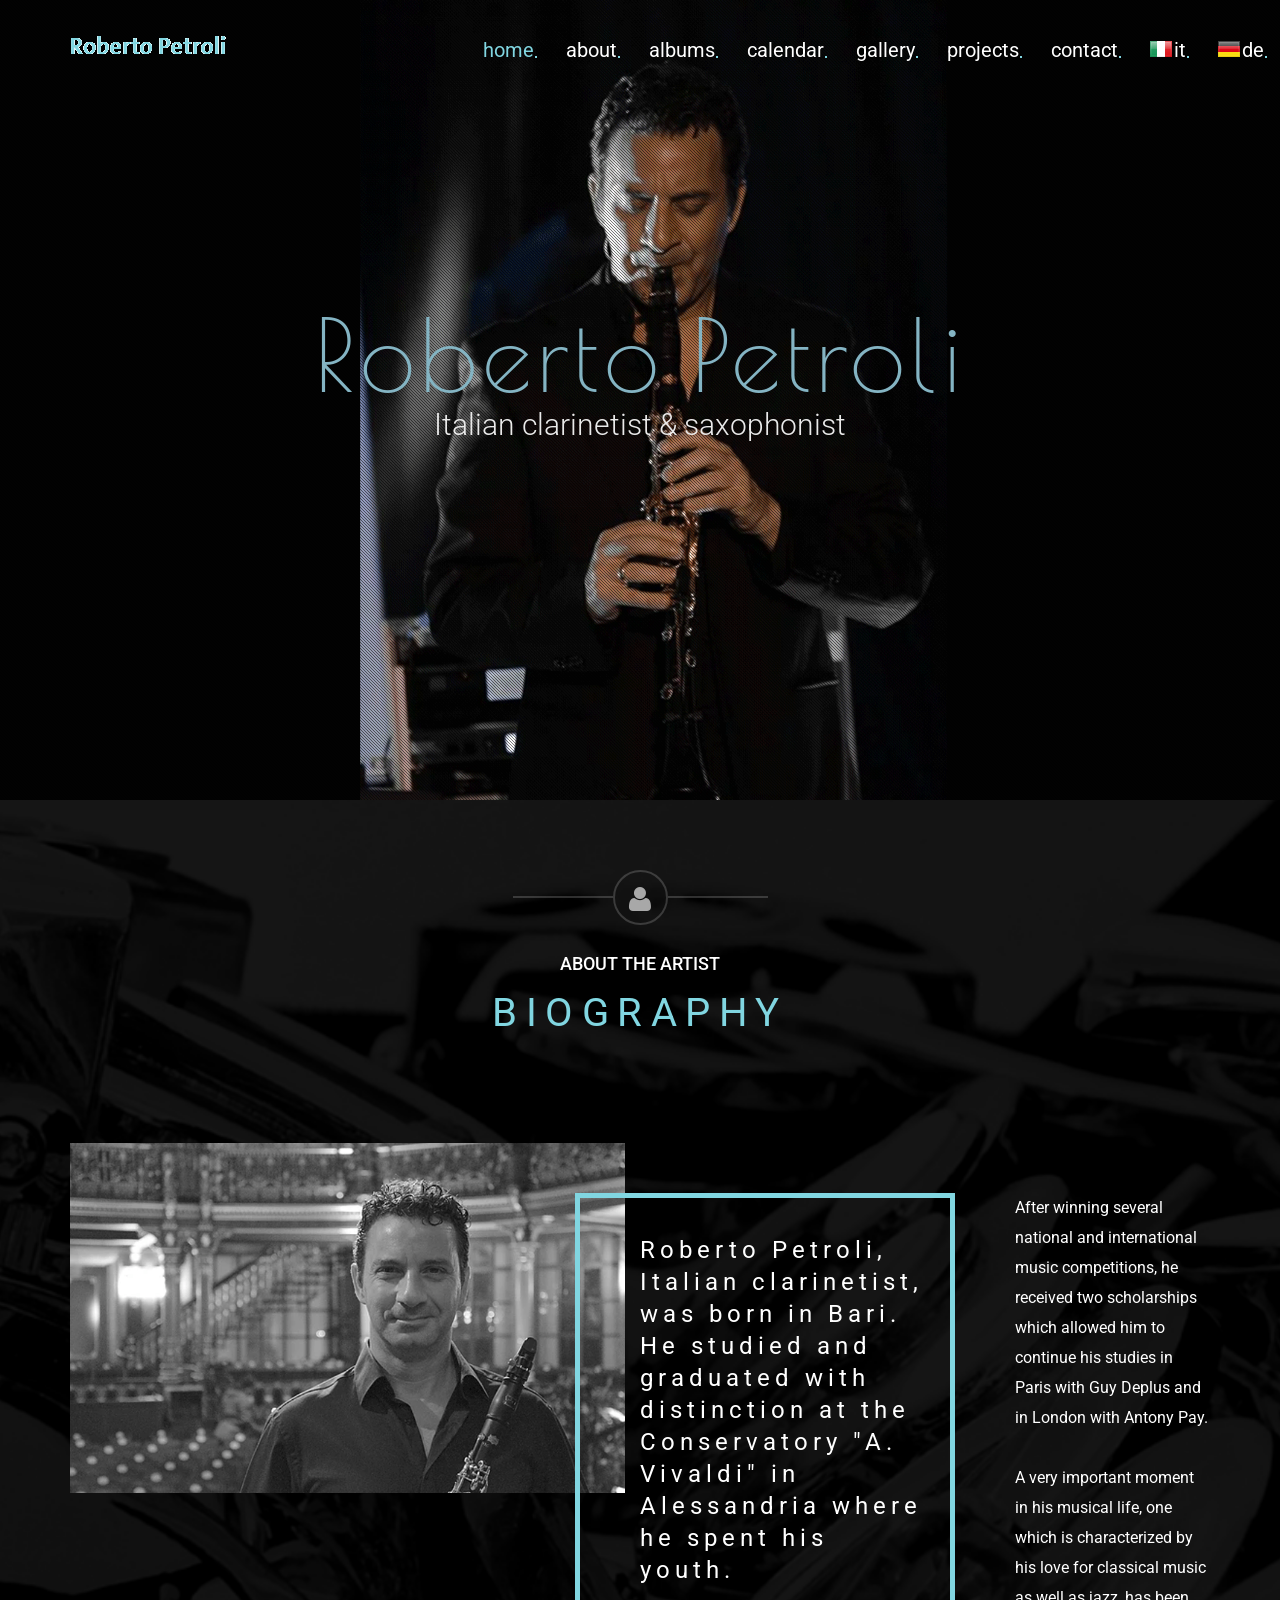
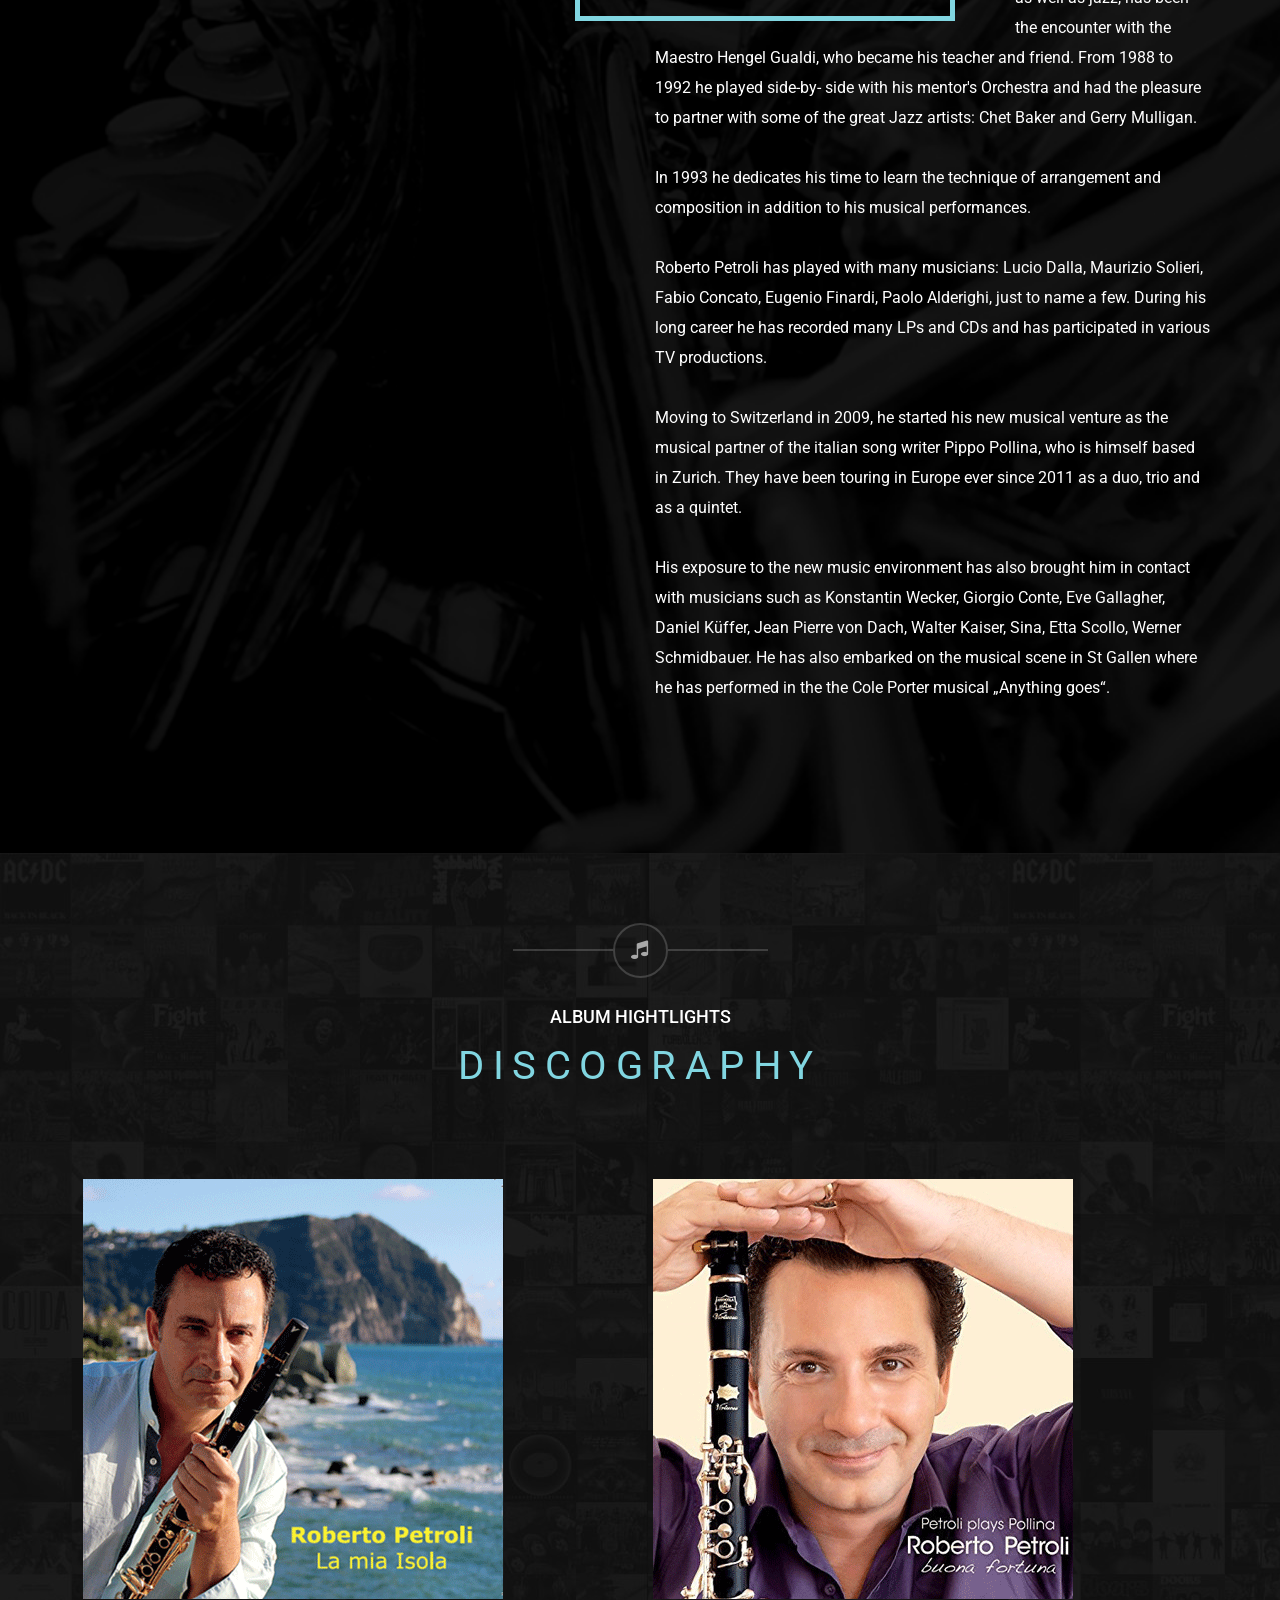
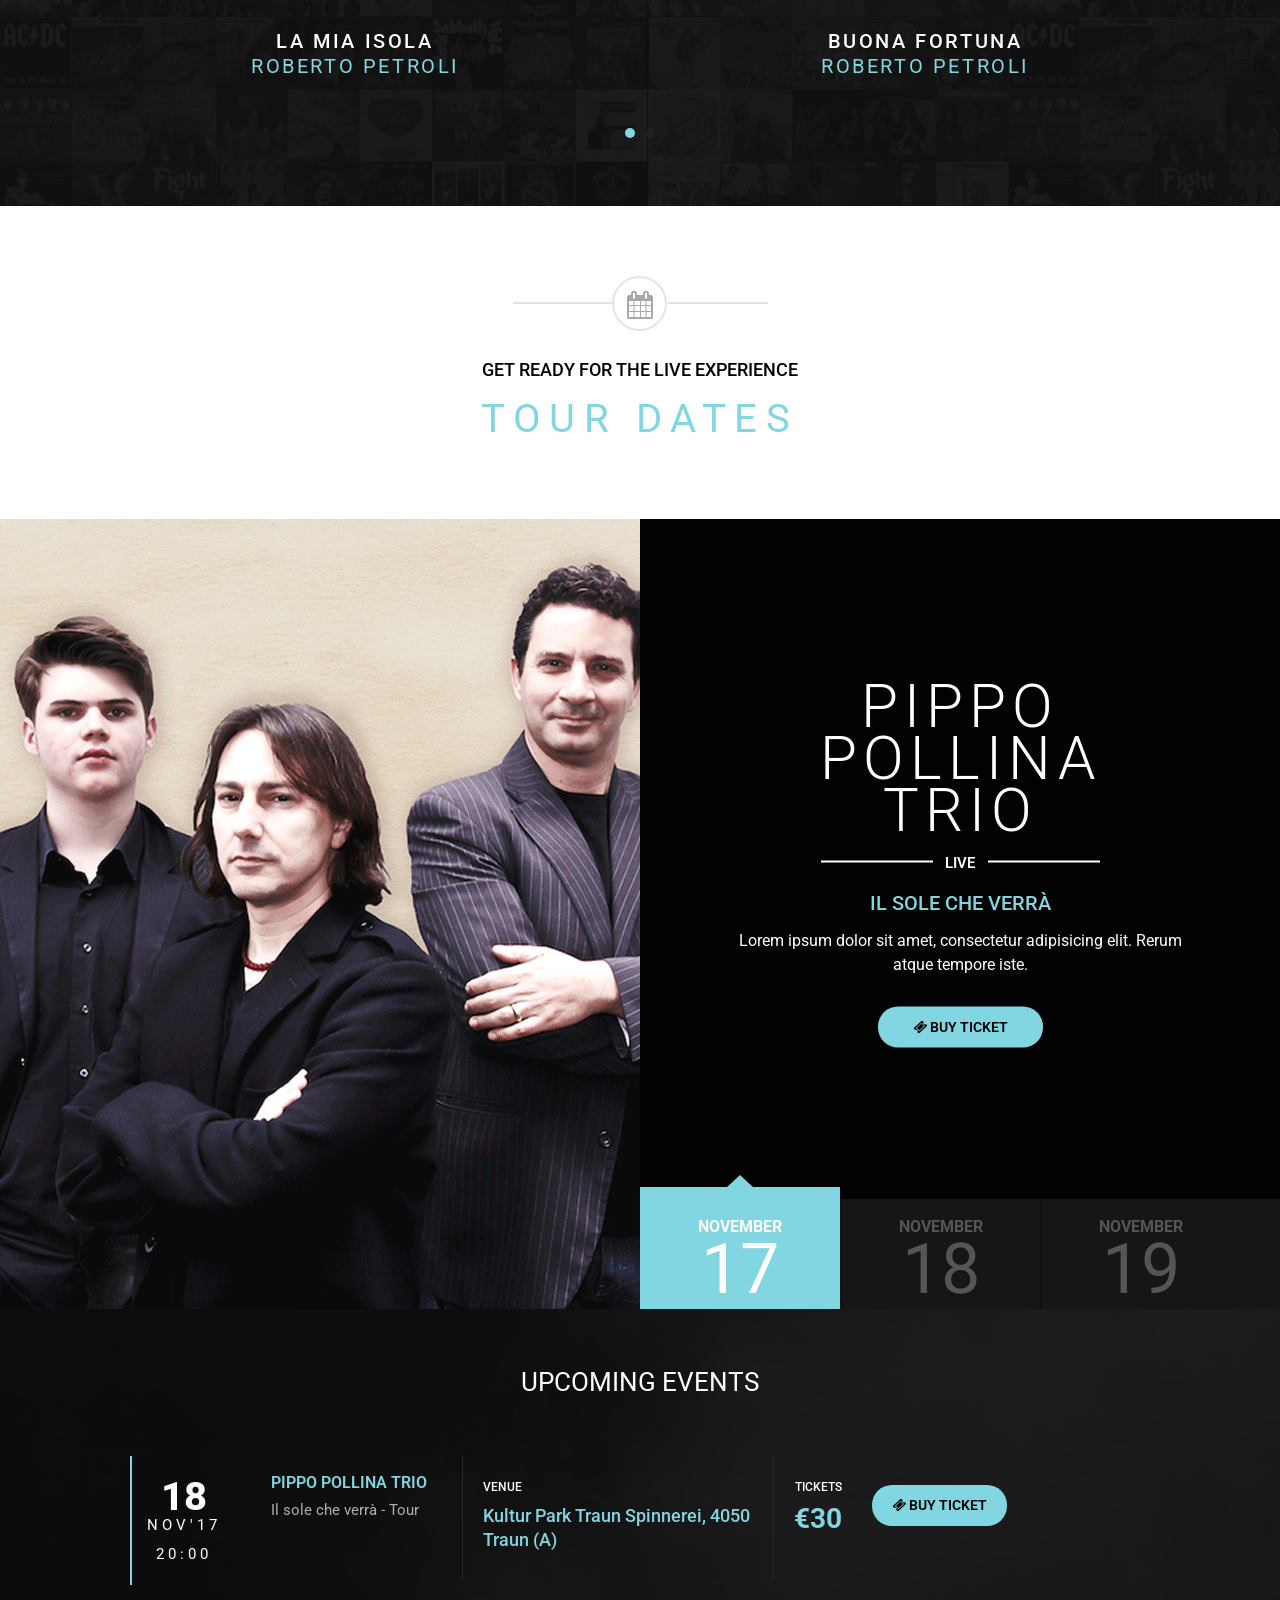
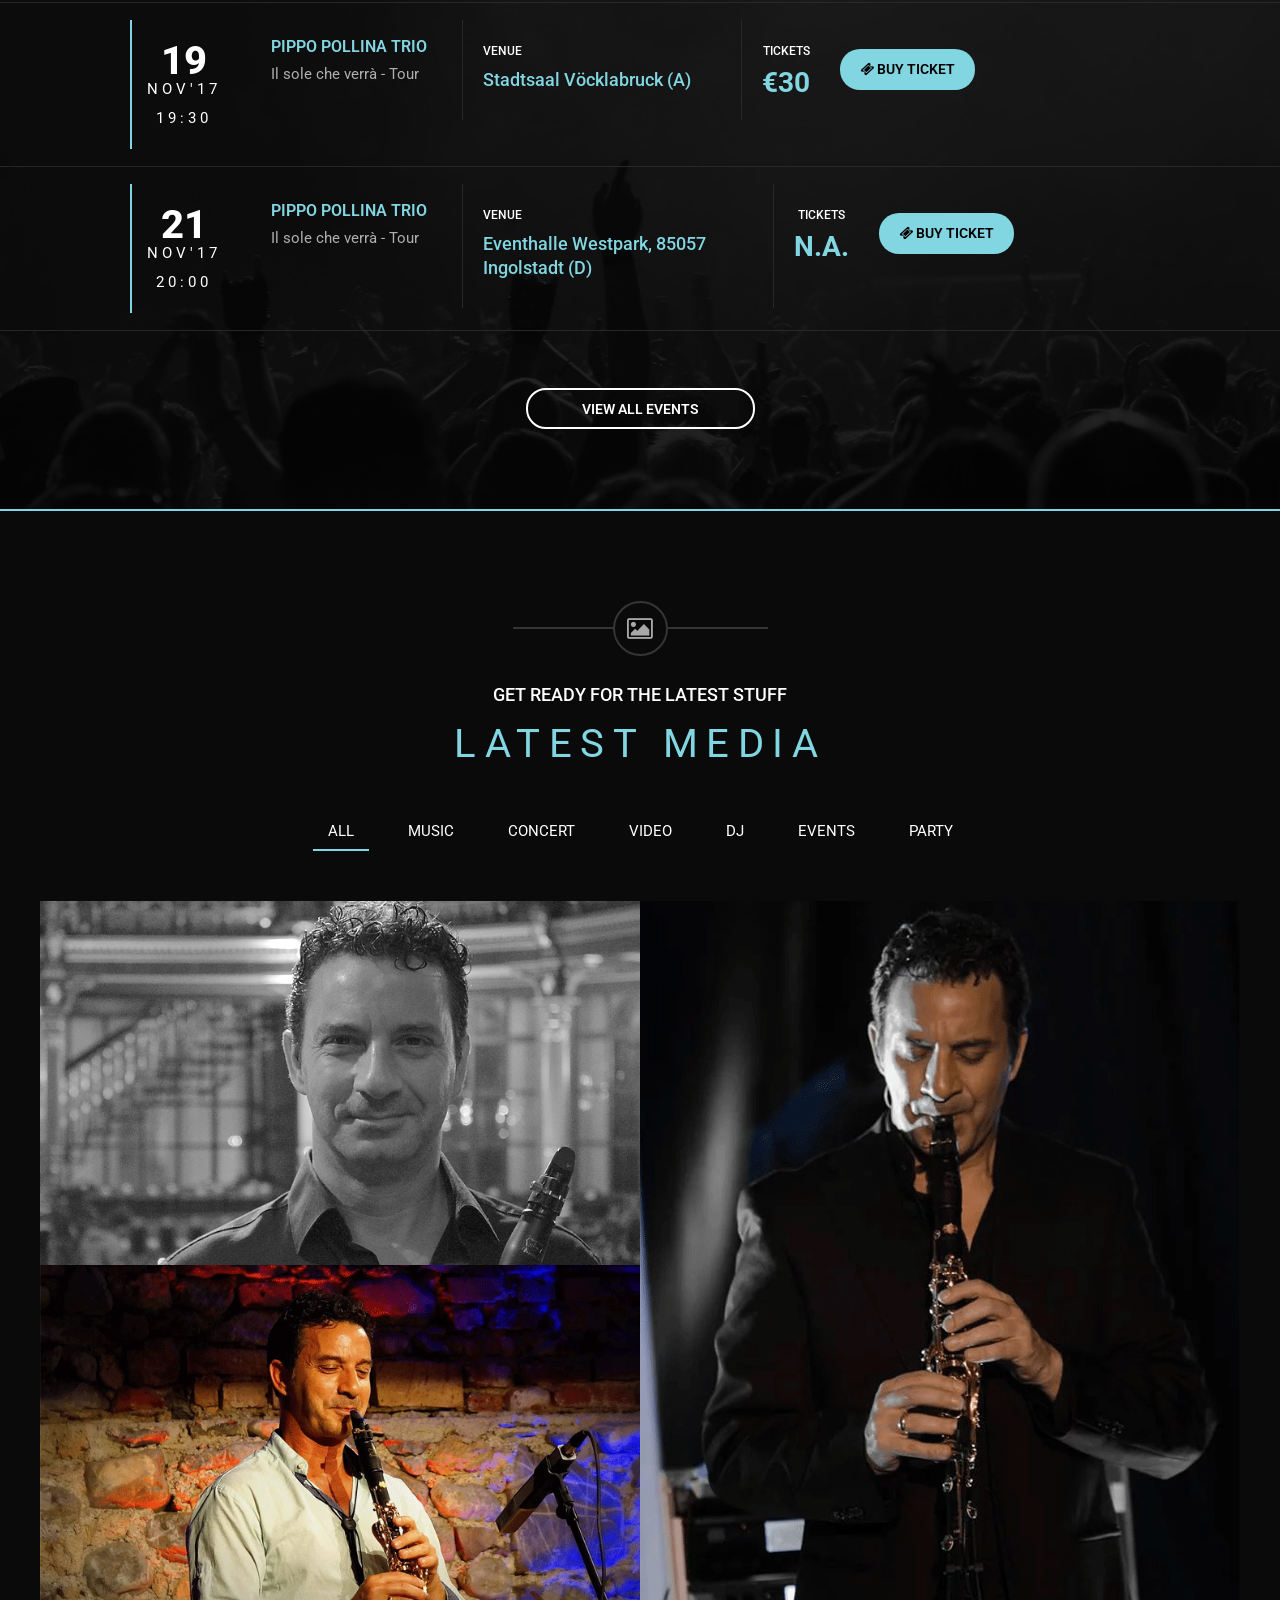
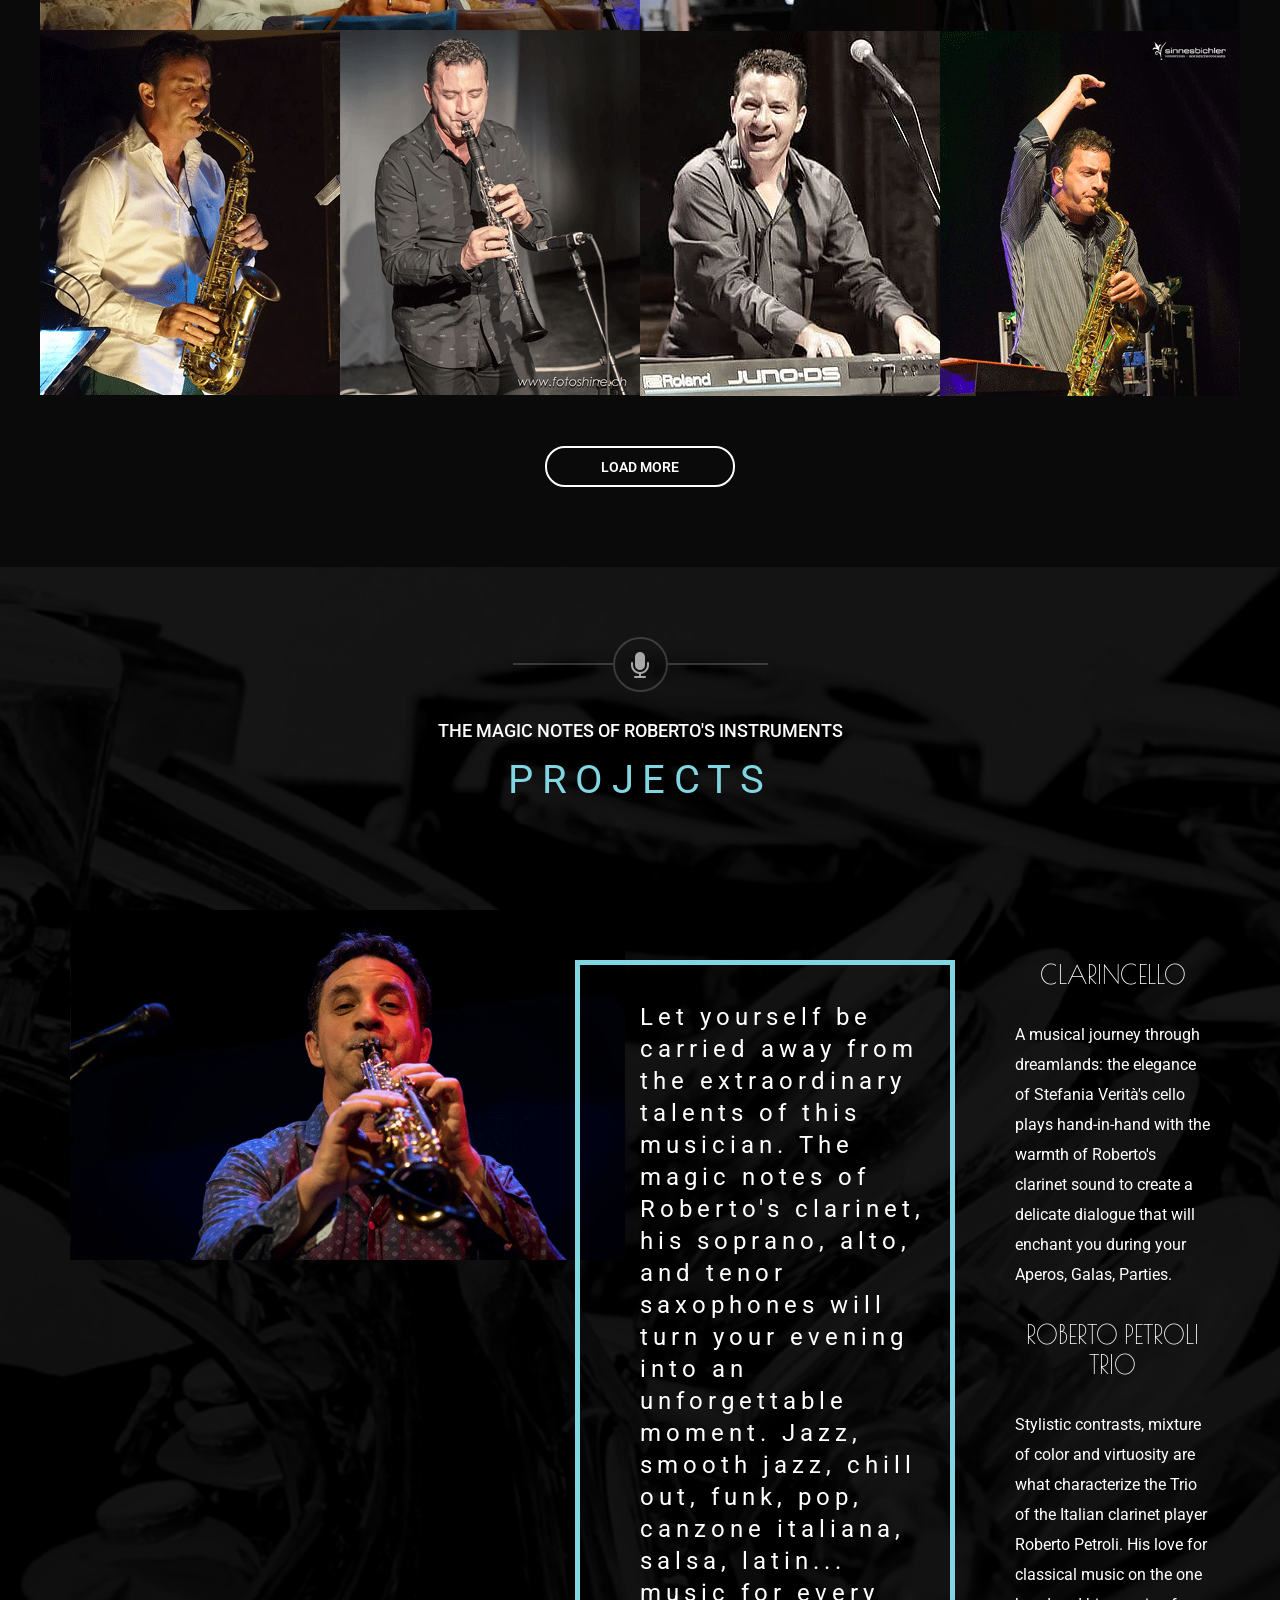
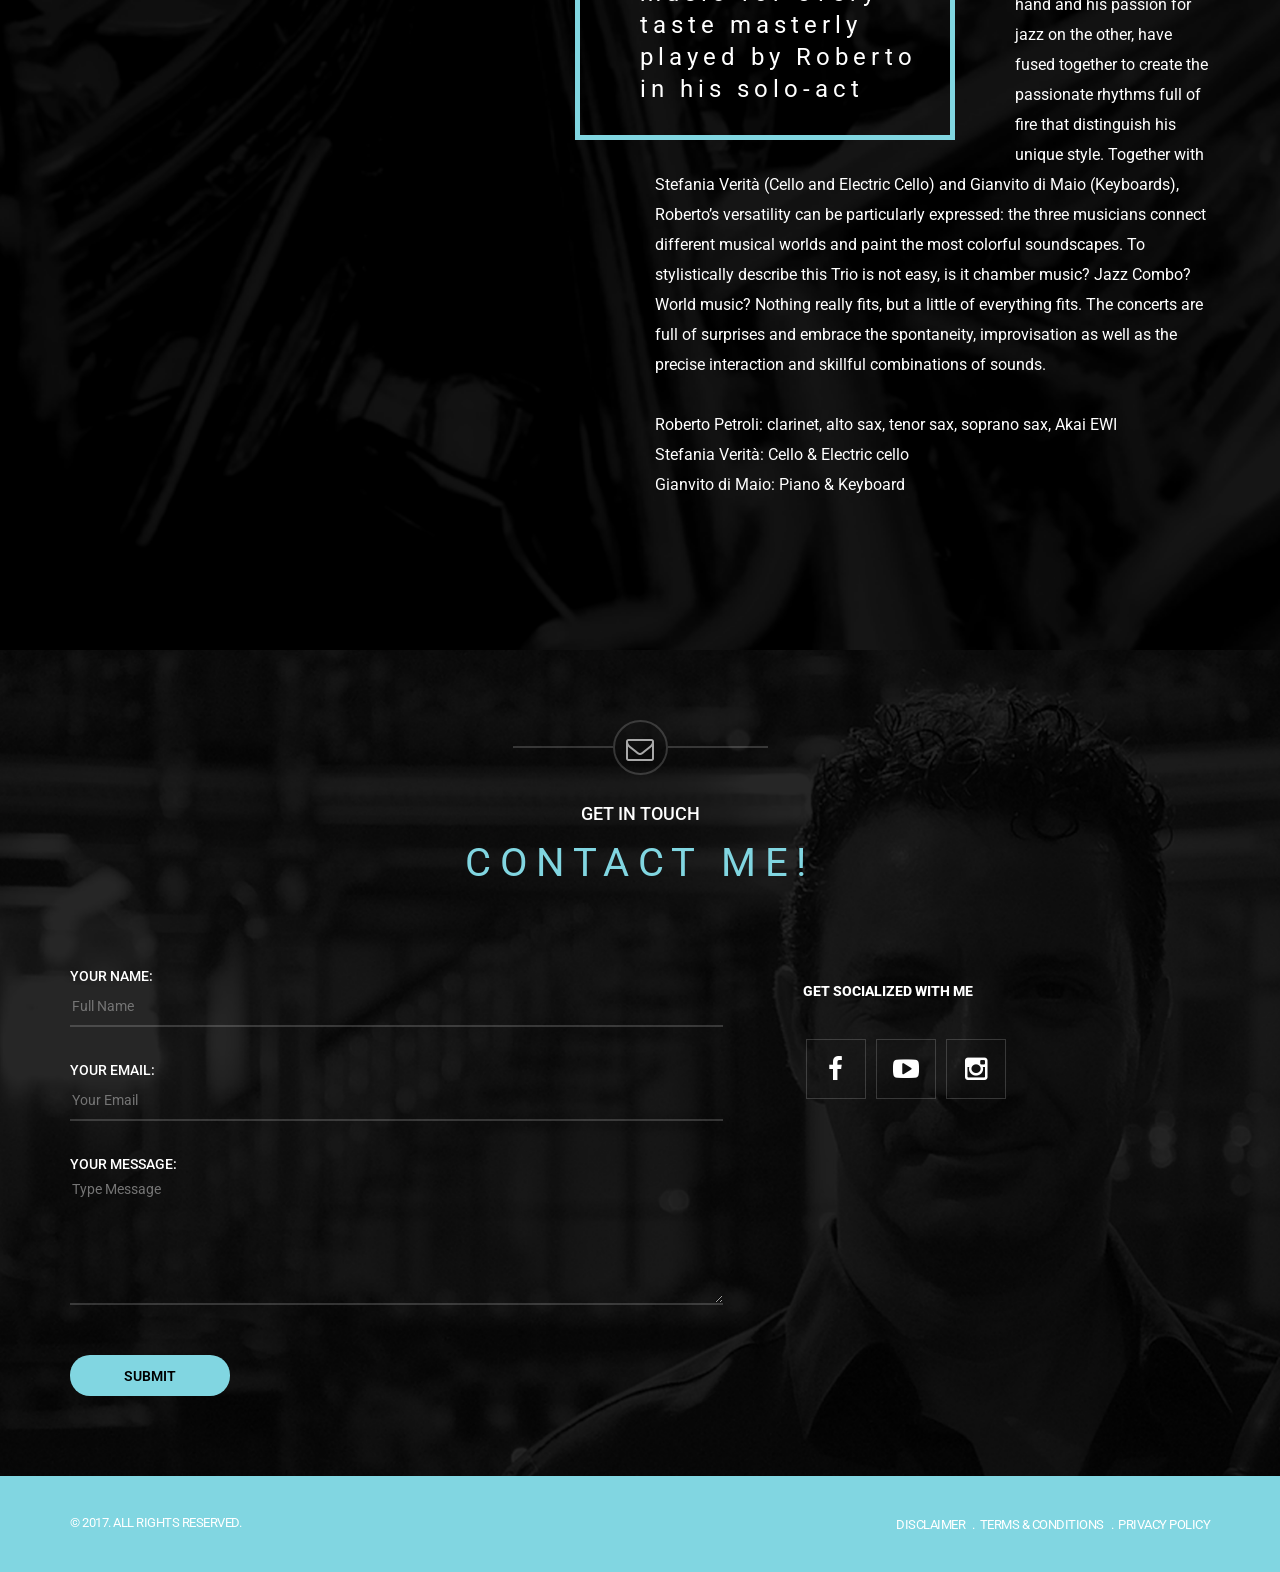
==== commit 7c88b028: "anchor point fixed" ====
--- a/index.html
+++ b/index.html
@@ -131,7 +131,7 @@
 				</div>
 
 			</div>
-		</section>
+		
 
 		<!-- PLAYER -->
 		<div class="player horizontal">
@@ -156,7 +156,7 @@
 						</div>
 				</div>
 				</div>
-		
+		</section>
 
 			<!-- BIOGRAPHY -->
 			<section class="section biography inverse-color" id="anchor03">
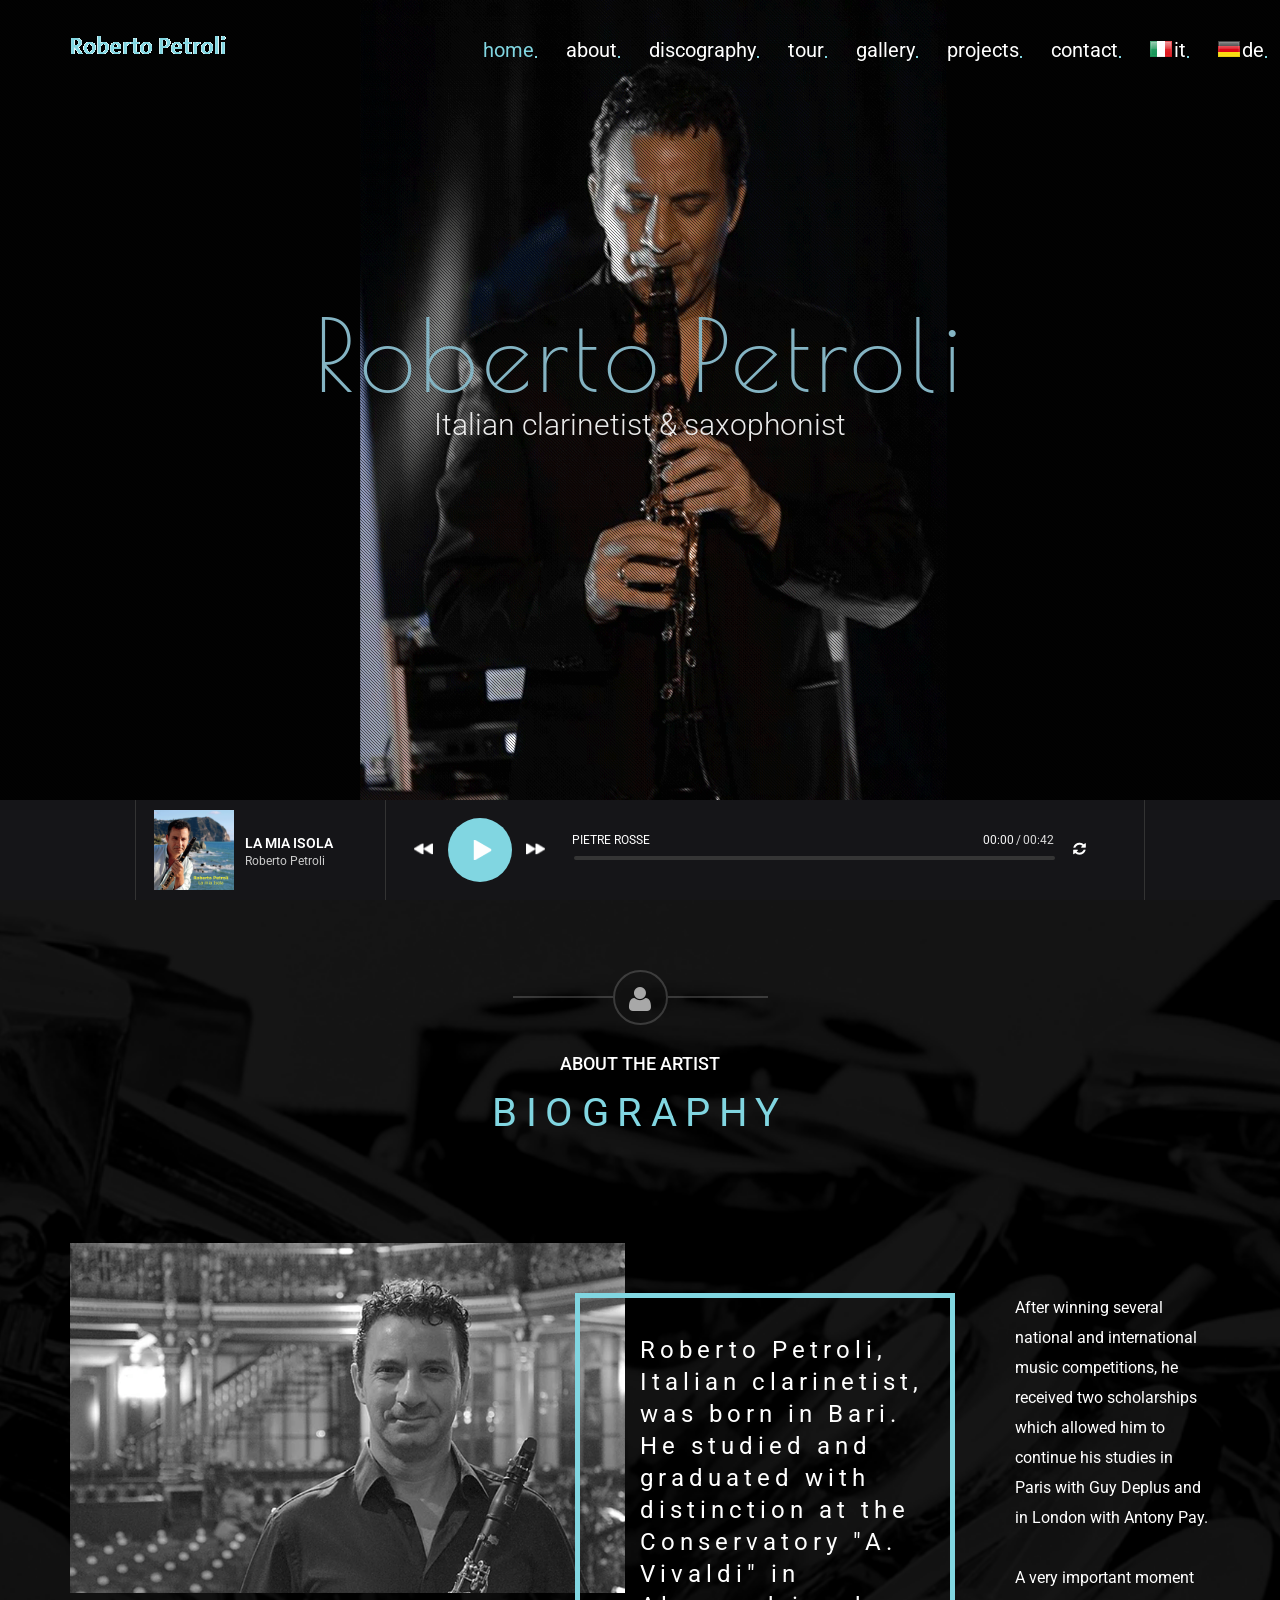
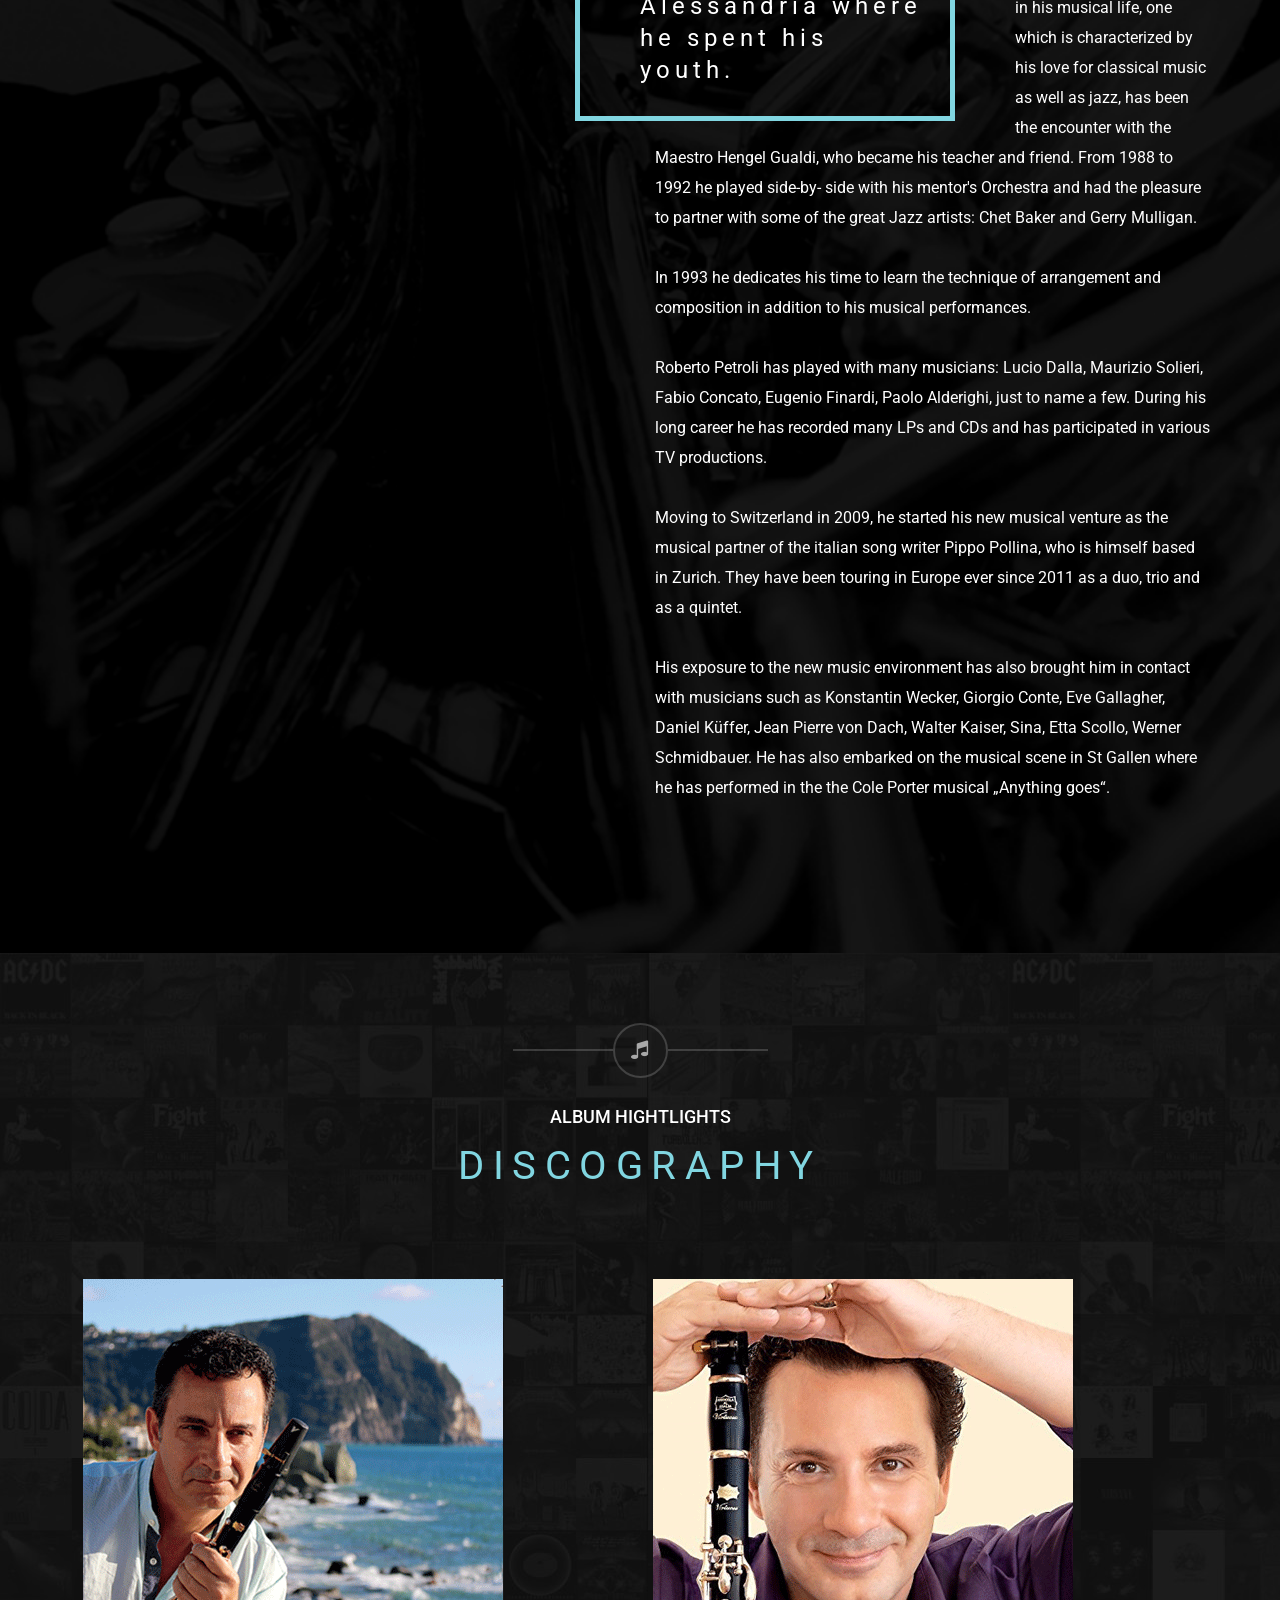
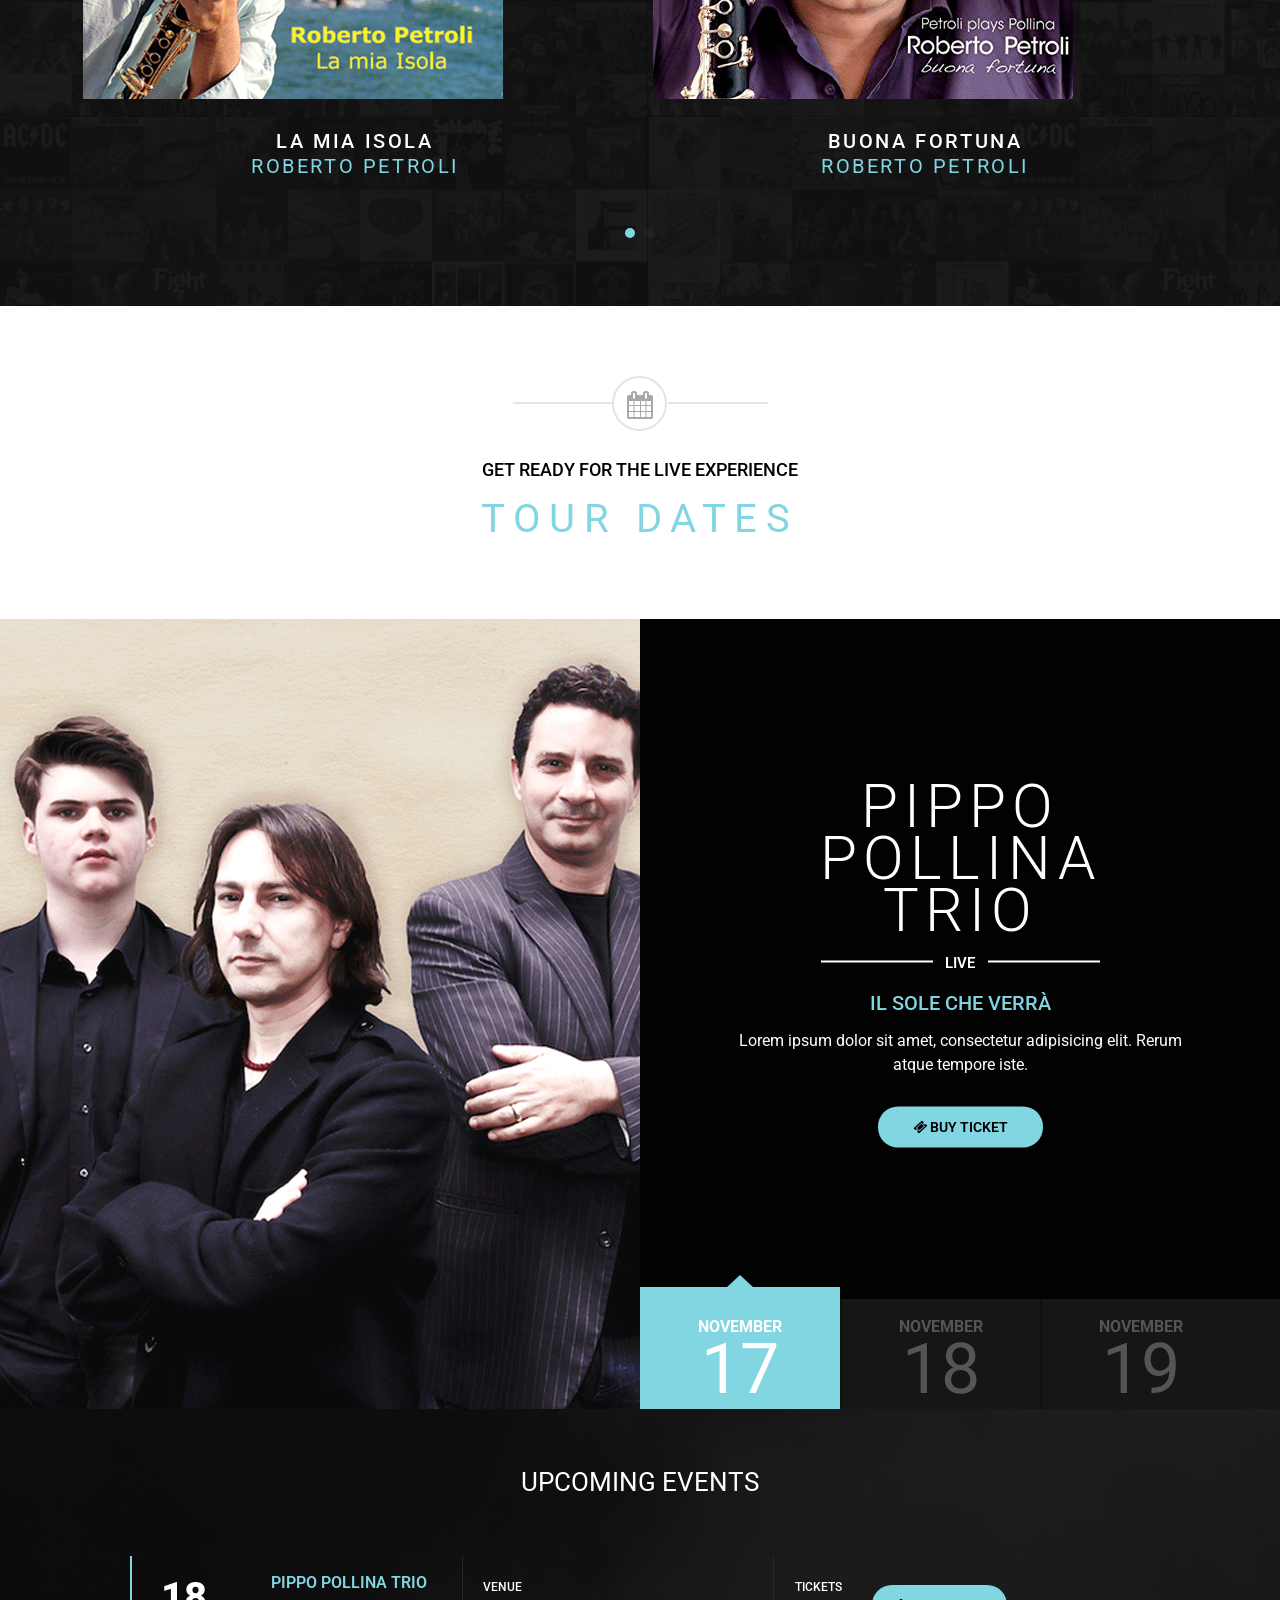
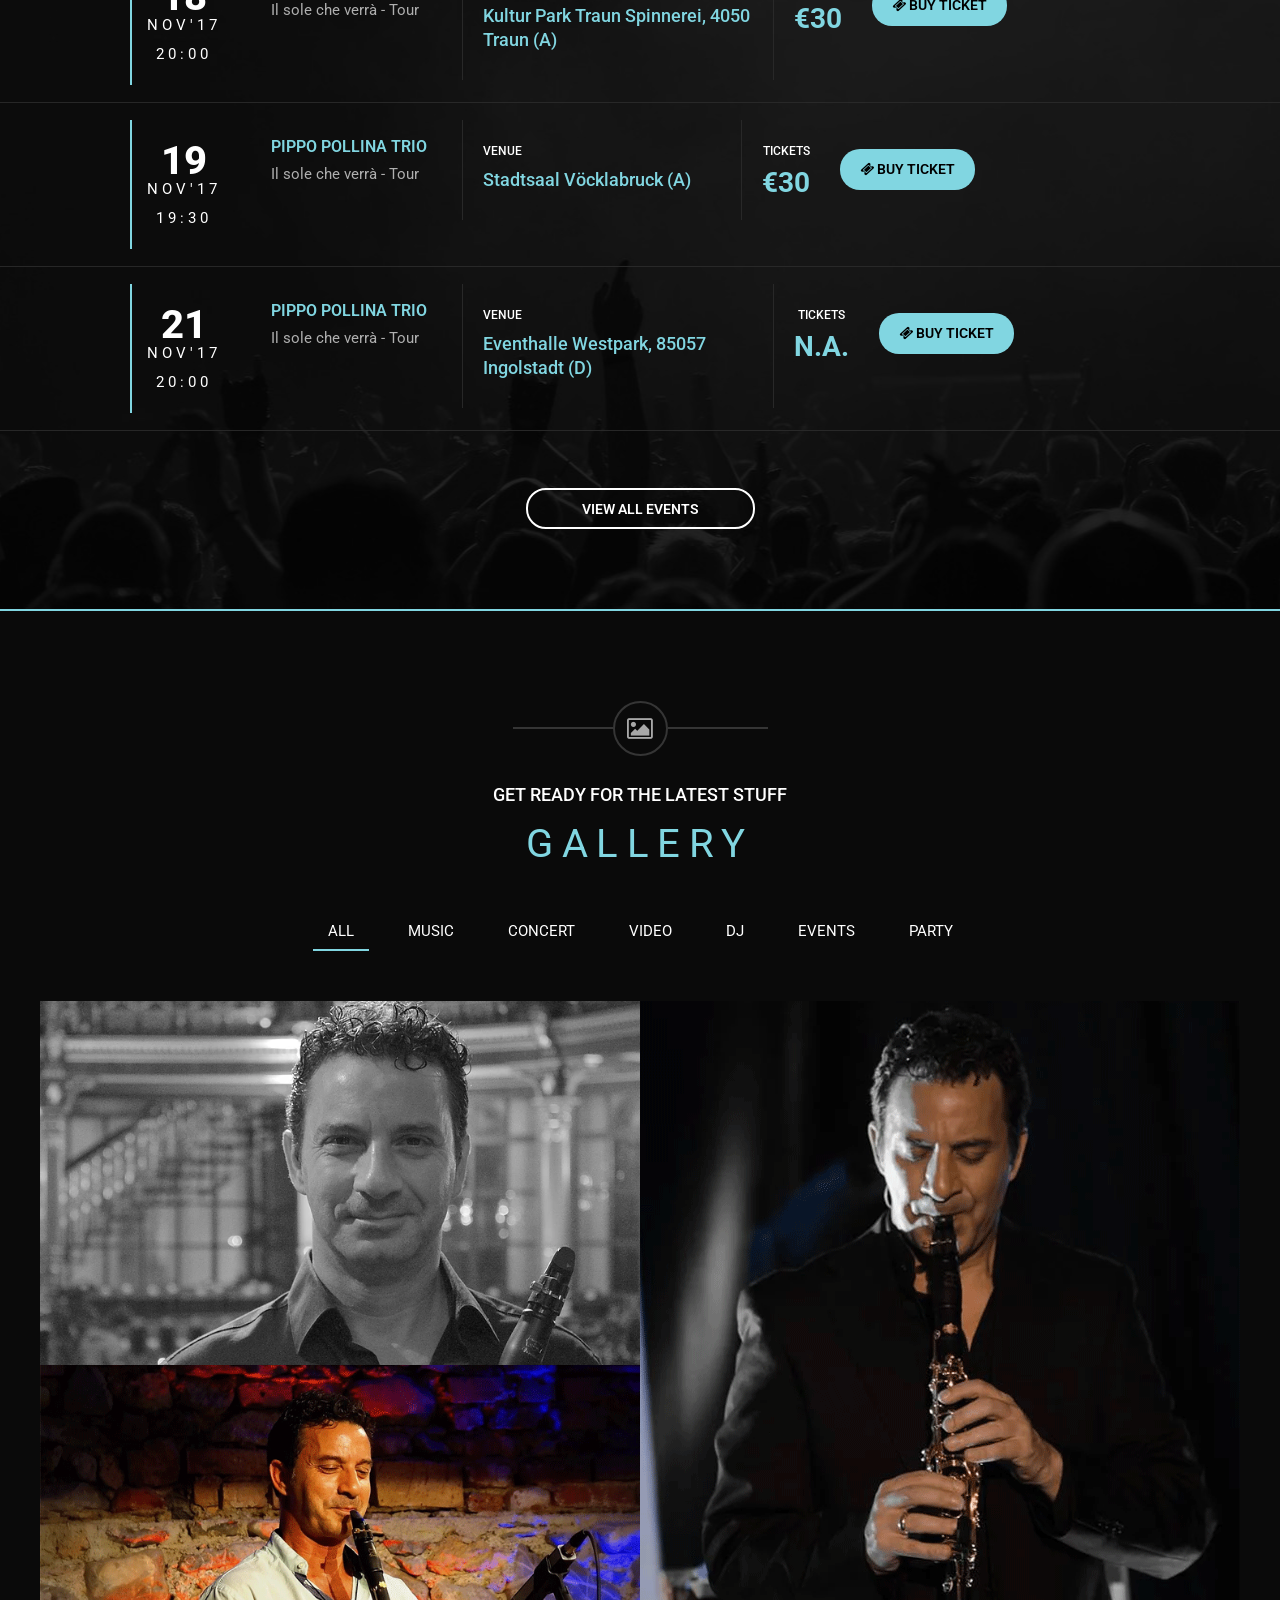
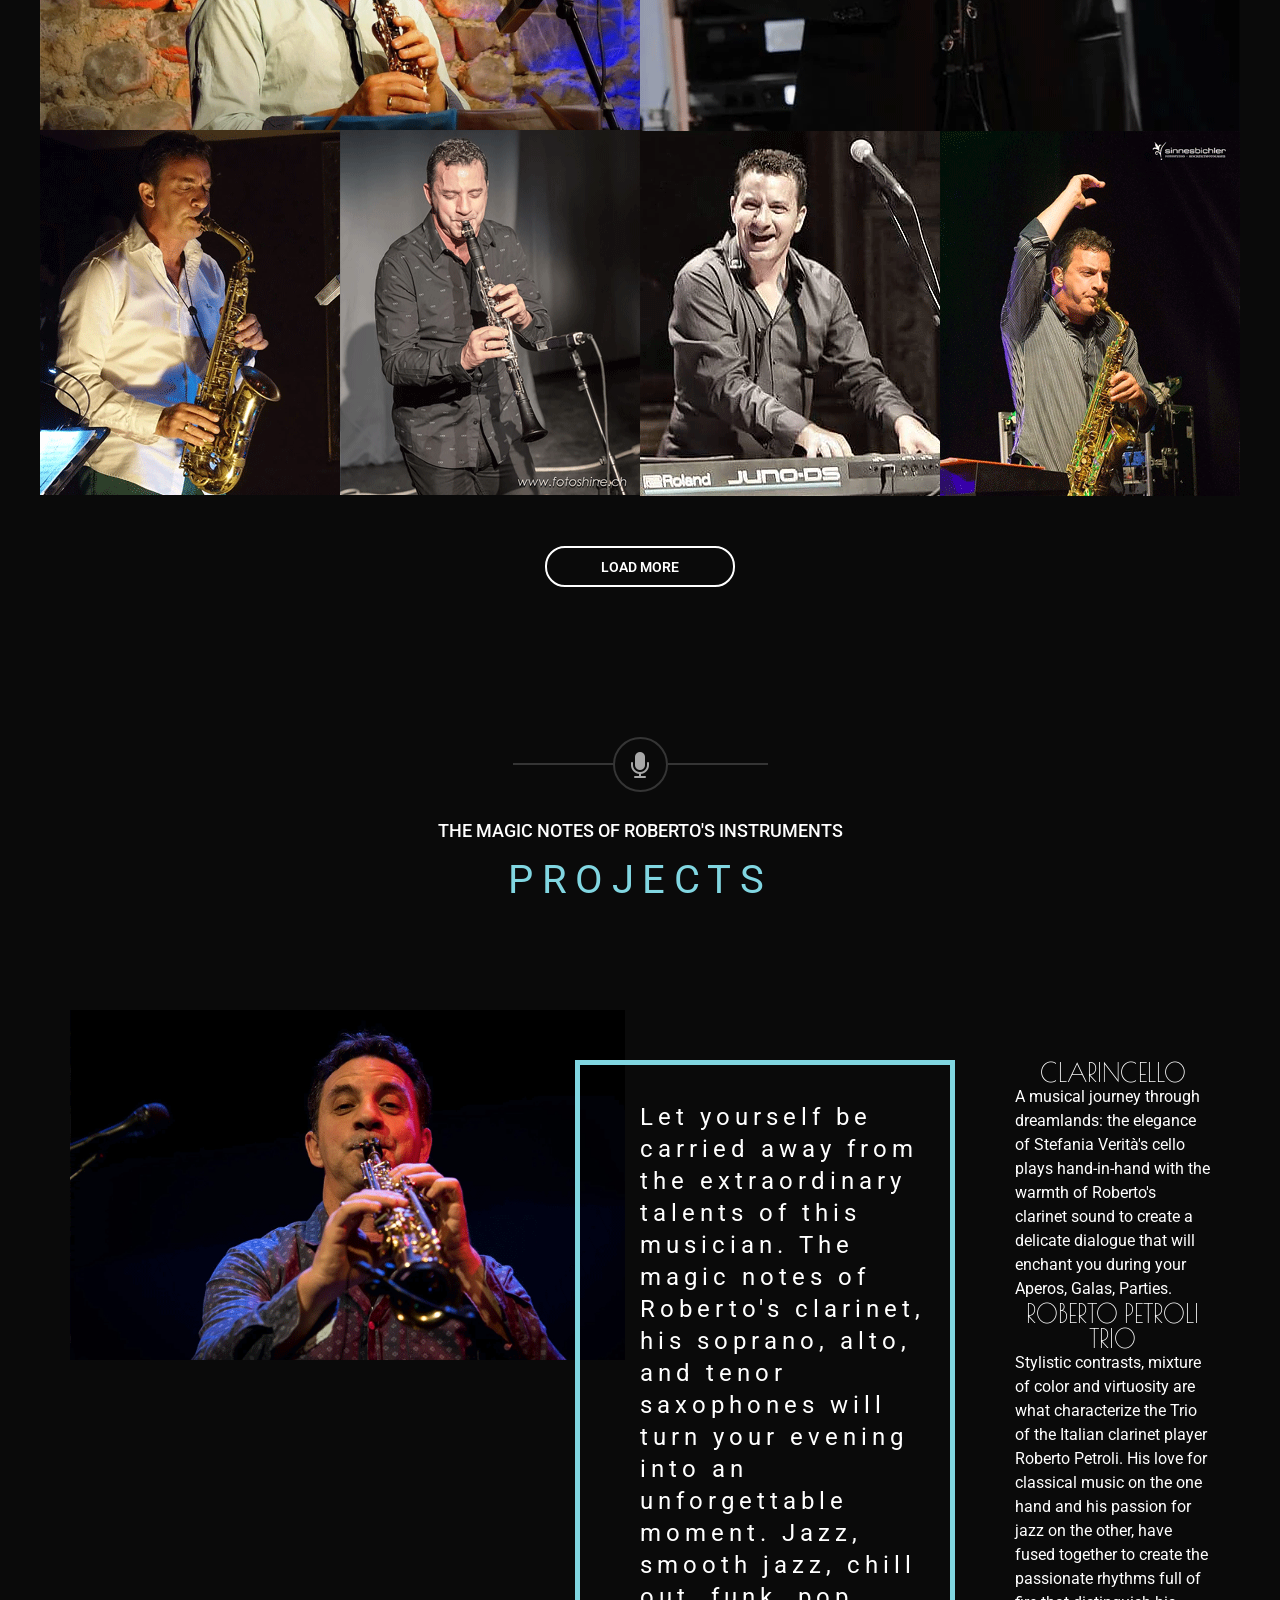
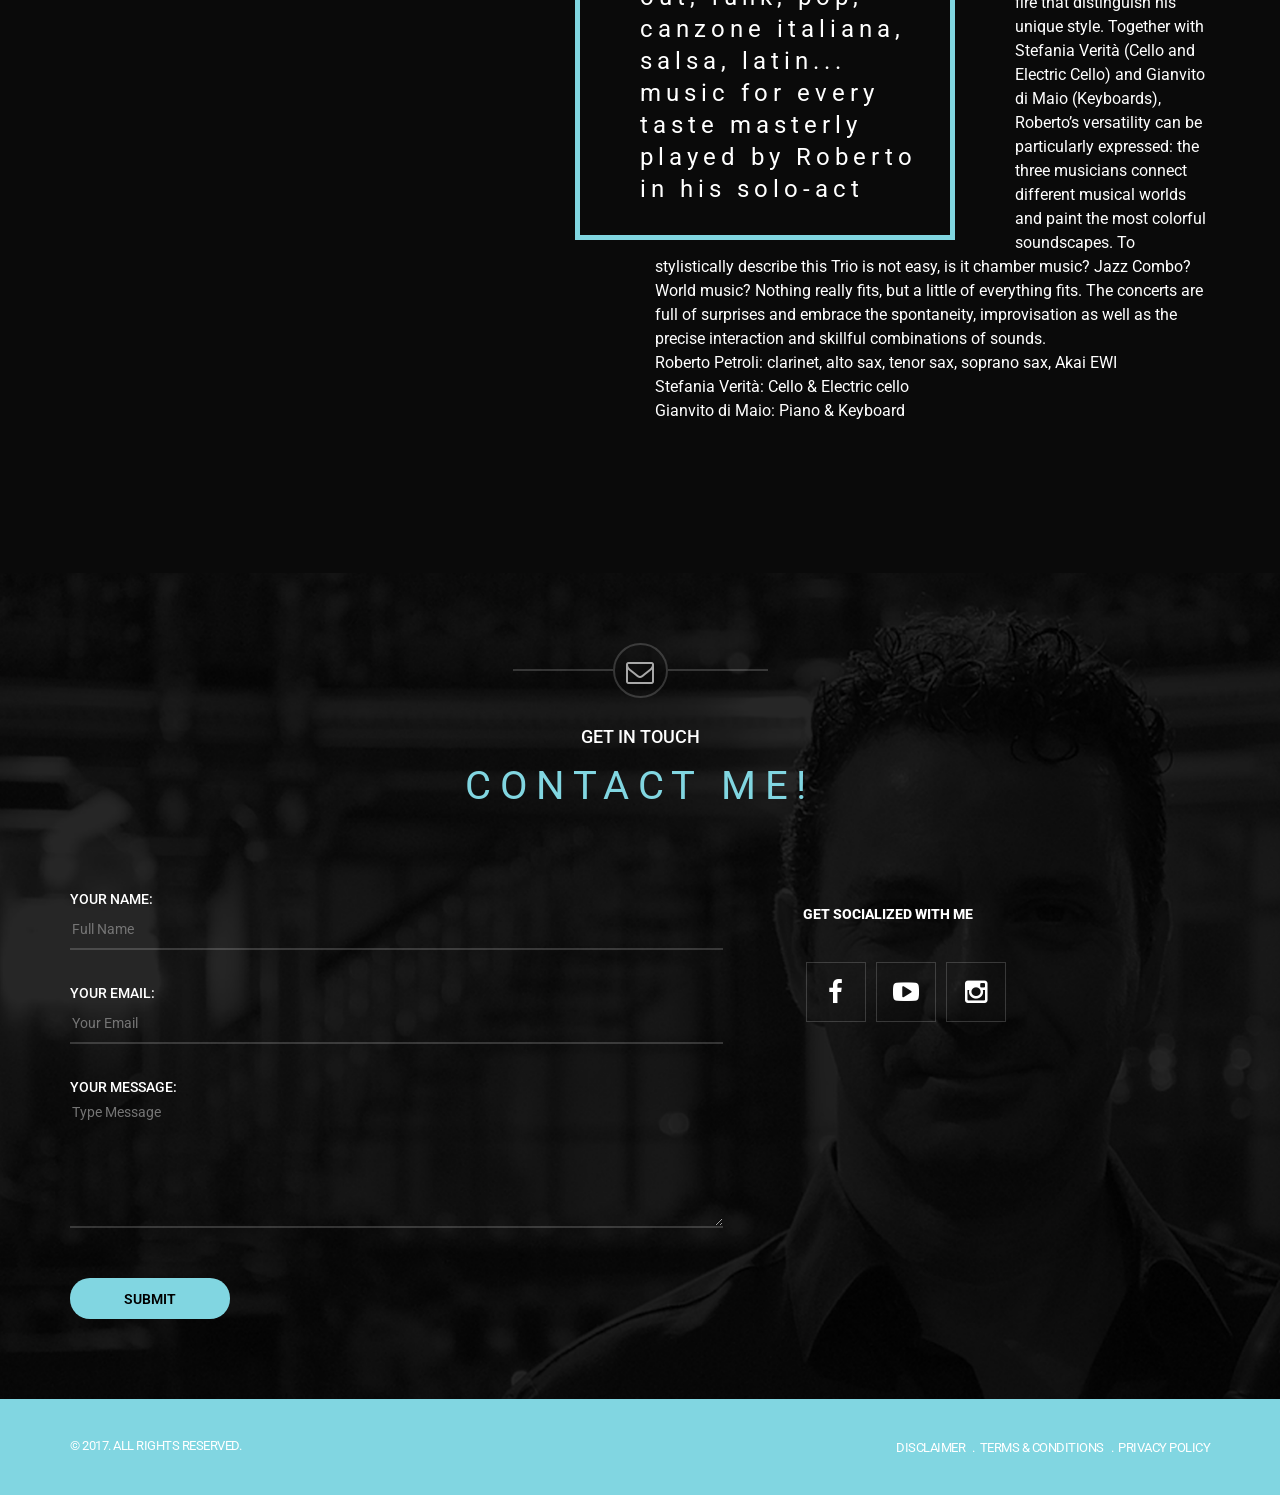
==== commit 8d1dc588: "update navigation index" ====
--- a/index.html
+++ b/index.html
@@ -81,15 +81,15 @@
 						<li class="active"><a href="#anchor00">Home</a></li>
 						<!--<li><a href="#anchor01">Events</a></li>
 <li><a href="#anchor02">Artists</a></li>-->
-						<li><a href="#anchor03">About</a></li>
-						<li><a href="#anchor04">Albums</a></li>
-						<li><a href="#anchor05">Calendar</a></li>
-						<li><a href="#anchor06">Gallery</a></li>
-						<li><a href="#anchor07">Projects</a></li>
+						<li><a href="#anchor01">About</a></li>
+						<li><a href="#anchor02">Discography</a></li>
+						<li><a href="#anchor03">Tour</a></li>
+						<li><a href="#anchor04">Gallery</a></li>
+						<li><a href="#anchor05">Projects</a></li>
 						<!--<li><a href="shop.html">Shop</a></li>-->
-						<li><a href="#anchor08">Contact</a></li>
-						<li><a href="#anchor03"><span class="lang-sm lang-lbl" lang="it"></span></a></li>
-						<li><a href="#anchor03"><span class="lang-sm lang-lbl" lang="de"></span></a></li>
+						<li><a href="#anchor06">Contact</a></li>
+						<li><a href="#anchor01"><span class="lang-sm lang-lbl" lang="it"></span></a></li>
+						<li><a href="#anchor01"><span class="lang-sm lang-lbl" lang="de"></span></a></li>
 
 					</ul>
 				</div>
@@ -131,7 +131,7 @@
 				</div>
 
 			</div>
-		
+		</section>
 
 		<!-- PLAYER -->
 		<div class="player horizontal">
@@ -156,10 +156,10 @@
 						</div>
 				</div>
 				</div>
-		</section>
+		
 
 			<!-- BIOGRAPHY -->
-			<section class="section biography inverse-color" id="anchor03">
+			<section class="section biography inverse-color" id="anchor01">
 				<div class="container">
 					<div class="row">
 						<div class="col-md-8 col-md-offset-2">
@@ -461,7 +461,7 @@
 
 
 			<!-- DISCOGRAPHY -->
-			<section class="section discography inverse-color" id="anchor04">
+			<section class="section discography inverse-color" id="anchor02">
 				<div id="discography"></div>
 				<div class="container">
 					<div class="row">
@@ -572,7 +572,7 @@
 			</section>
 
 			<!-- TOUR DATES -->
-			<section class="section full-width tourdates" id="anchor05">
+			<section class="section full-width tourdates" id="anchor03">
 				<div class="container">
 					<div class="row">
 						<div class="col-md-8 col-md-offset-2">
@@ -891,7 +891,7 @@
 			</section>
 
 			<!-- LATEST MEDIA -->
-			<section class="section last-media inverse-color" id="anchor06">
+			<section class="section last-media inverse-color" id="anchor04">
 				<div class="container">
 					<div class="row">
 						<div class="col-md-8 col-md-offset-2">
@@ -902,7 +902,7 @@
 							<div class="voffset30"></div>
 							<p class="pretitle">get ready for the latest stuff</p>
 							<div class="voffset20"></div>
-							<h2 class="title">latest media</h2>
+							<h2 class="title">Gallery</h2>
 							<div class="voffset50"></div>
 						</div>
 					</div>
@@ -1027,7 +1027,7 @@
 			</section>
 
 			<!-- PROJECTS -->
-			<section class="section biography inverse-color" id="anchor07">
+			<section class="section inverse-color projects" id="anchor05">
 				<div class="container">
 					<div class="row">
 						<div class="col-md-8 col-md-offset-2">
@@ -1160,7 +1160,7 @@
 </div> -->
 
 			<!-- CONTACTS -->
-			<section class="section inverse-color contact" id="anchor08">
+			<section class="section inverse-color contact" id="anchor06">
 				<div class="container">
 					<div class="row">
 						<div class="col-md-8 col-md-offset-2">
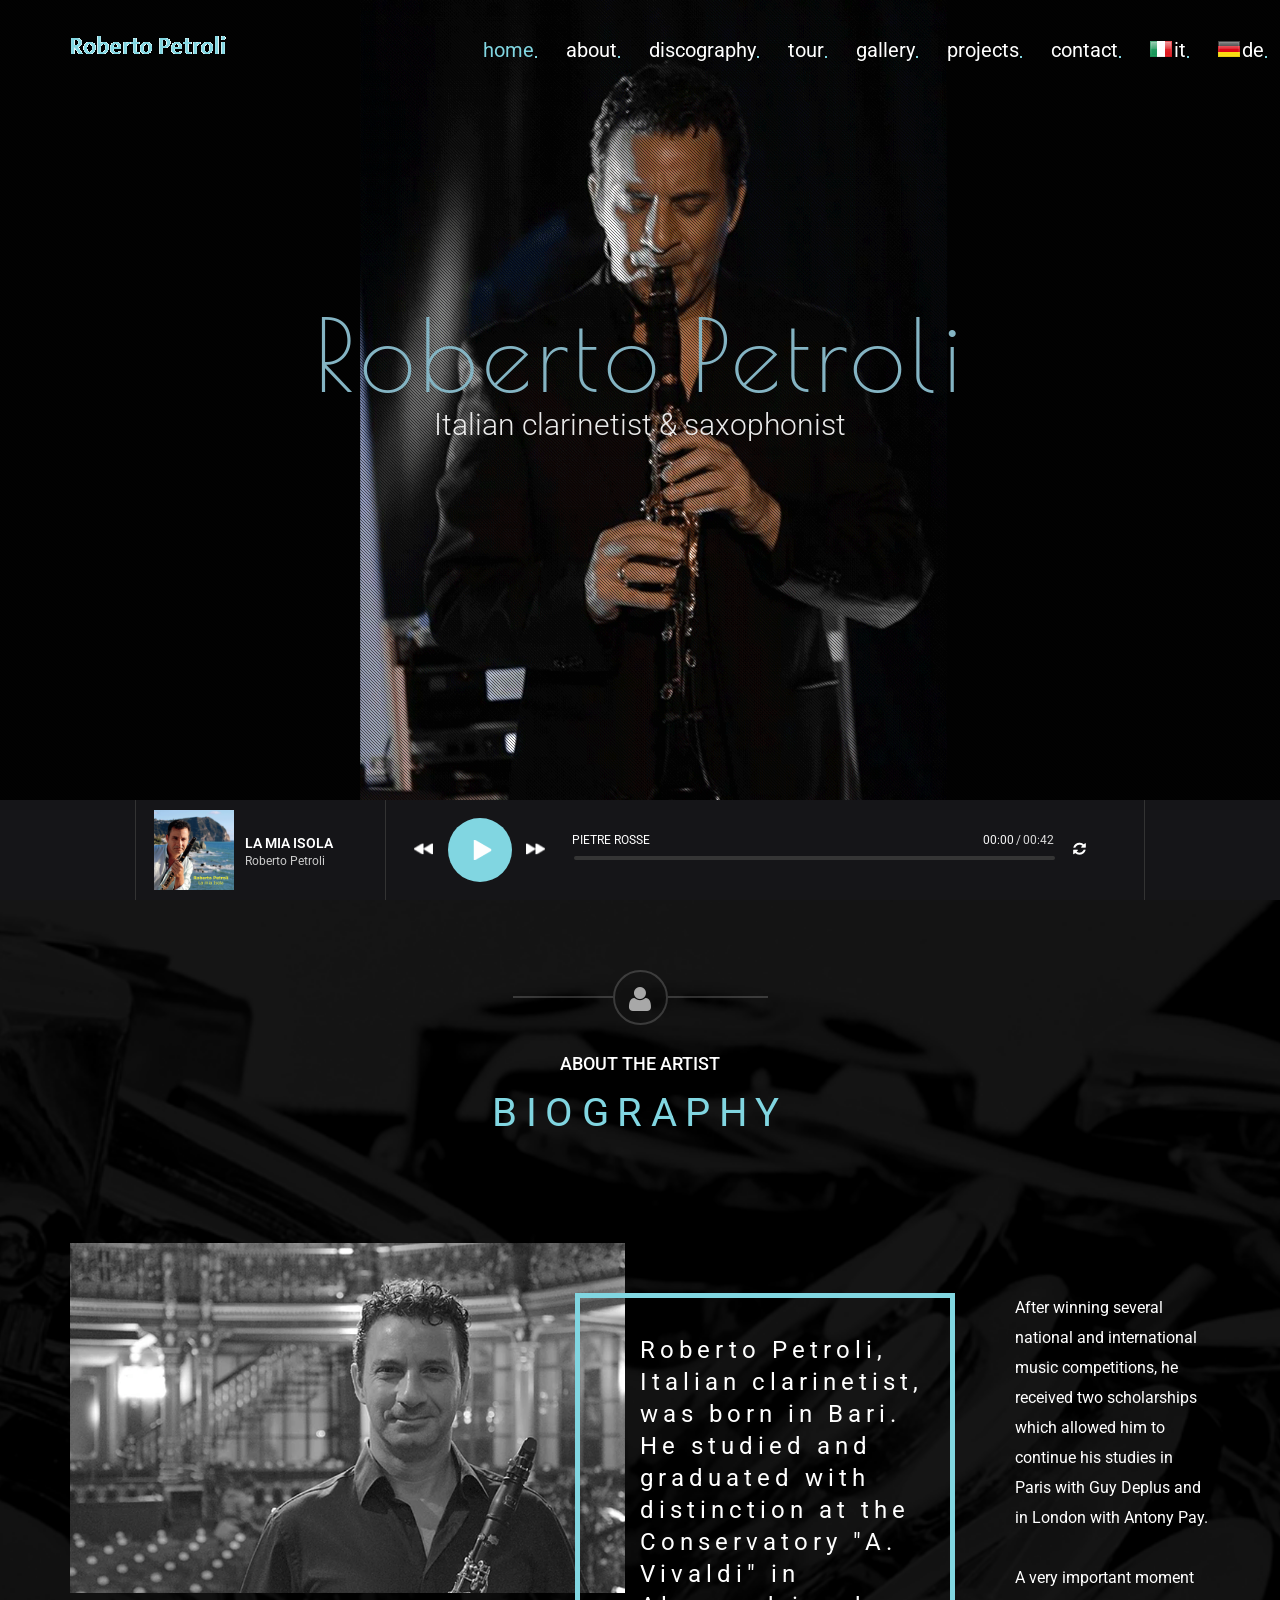
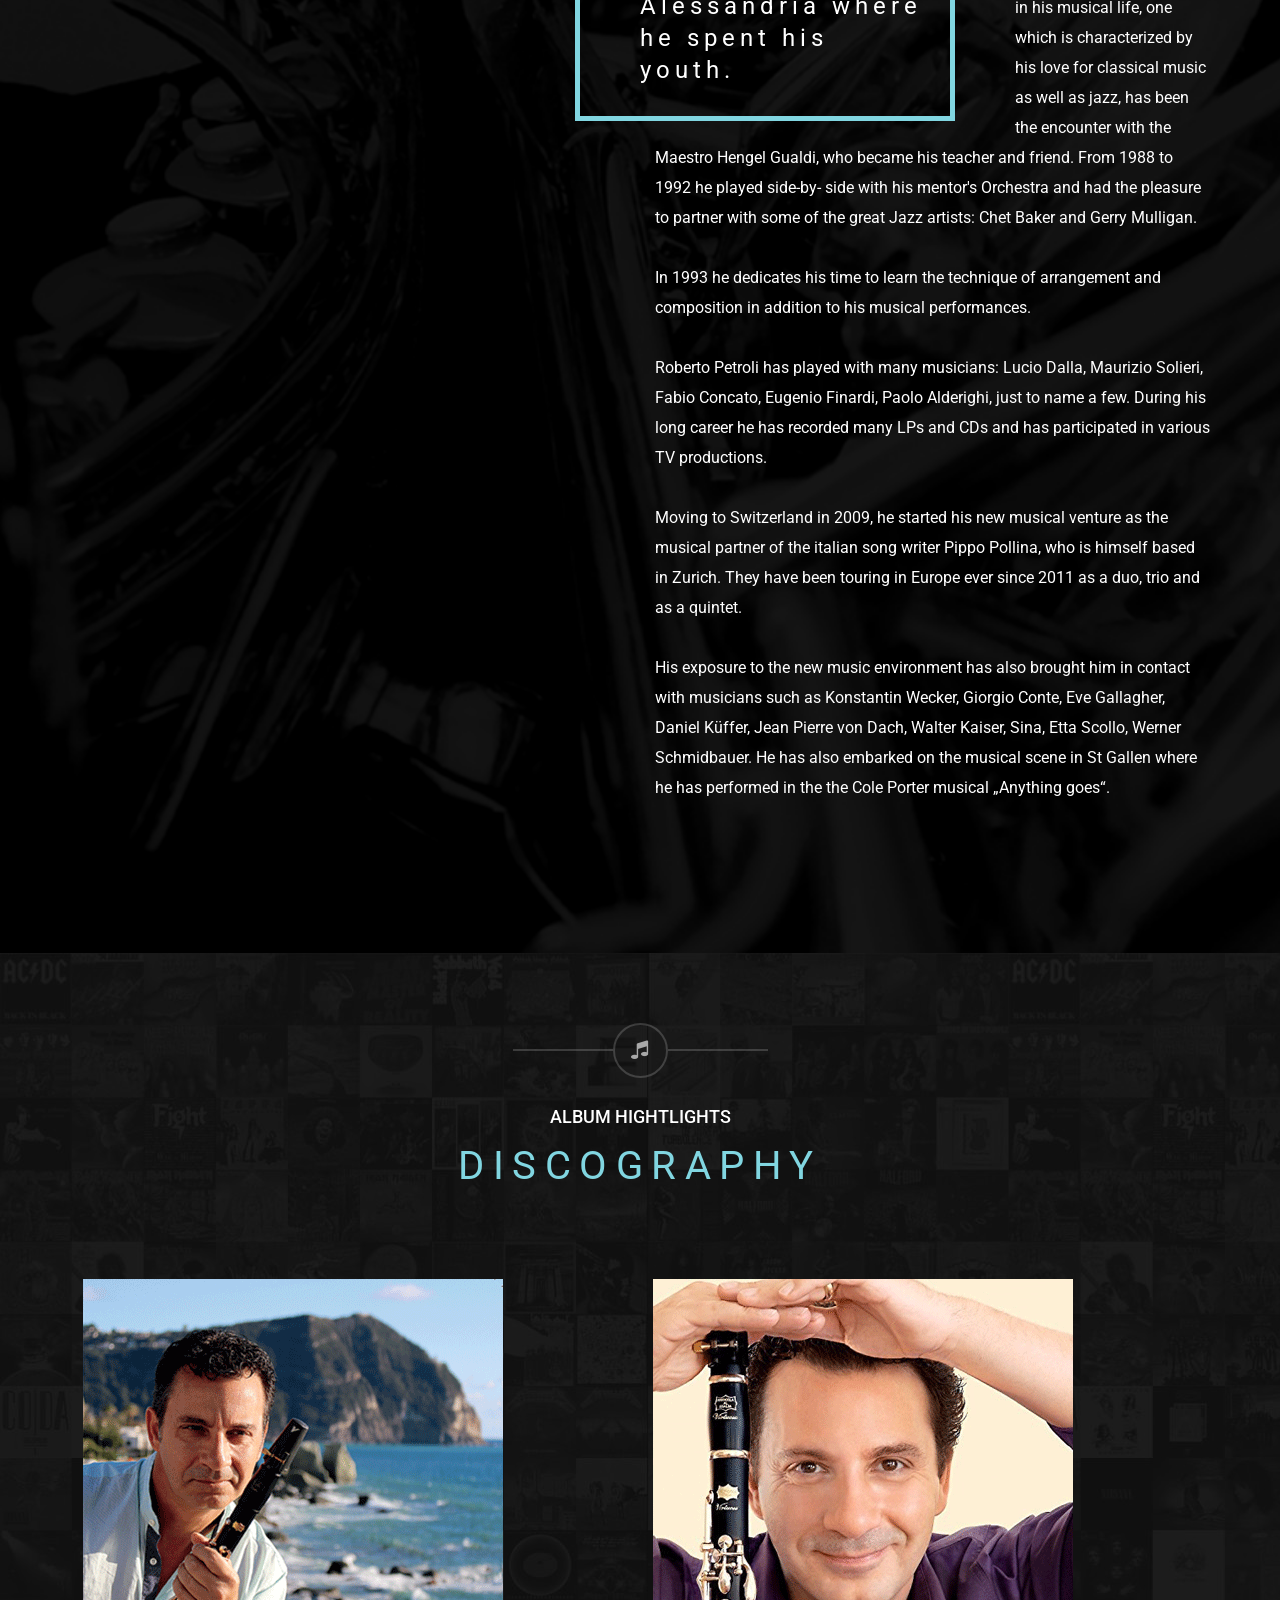
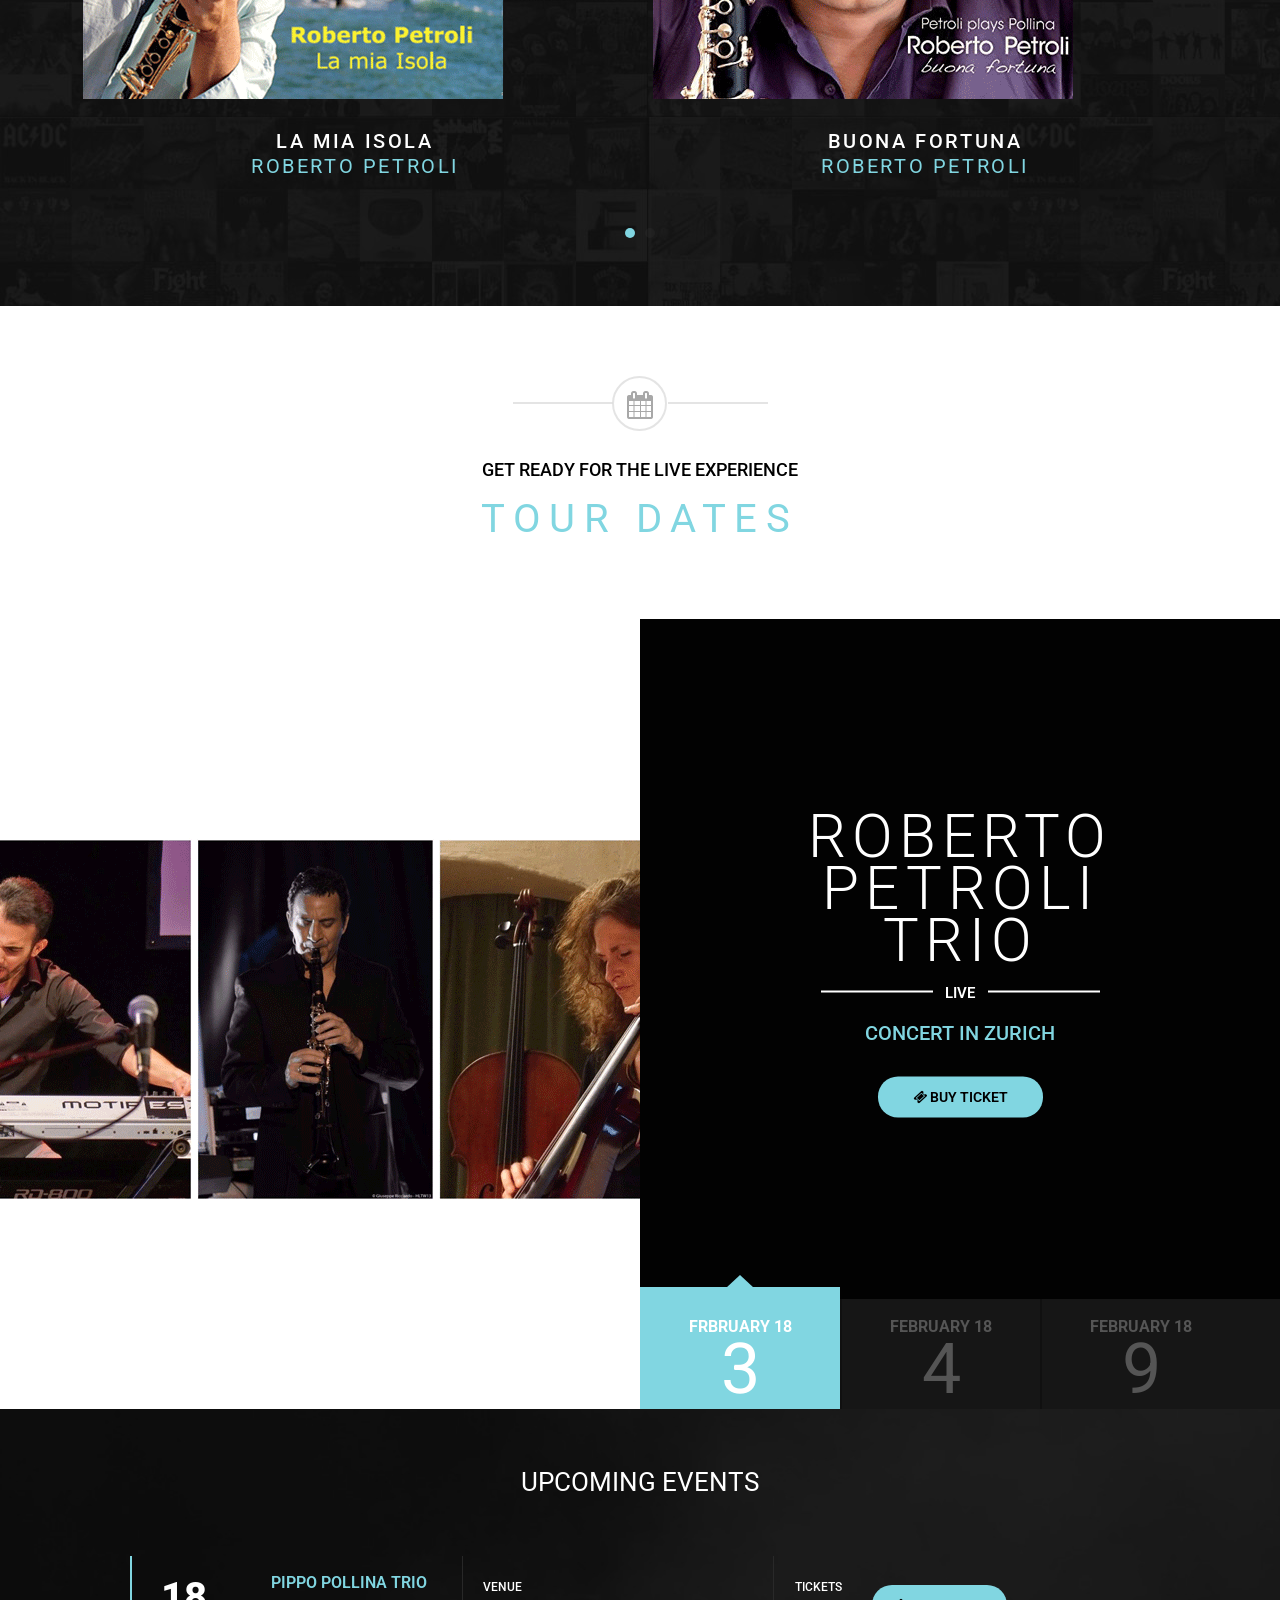
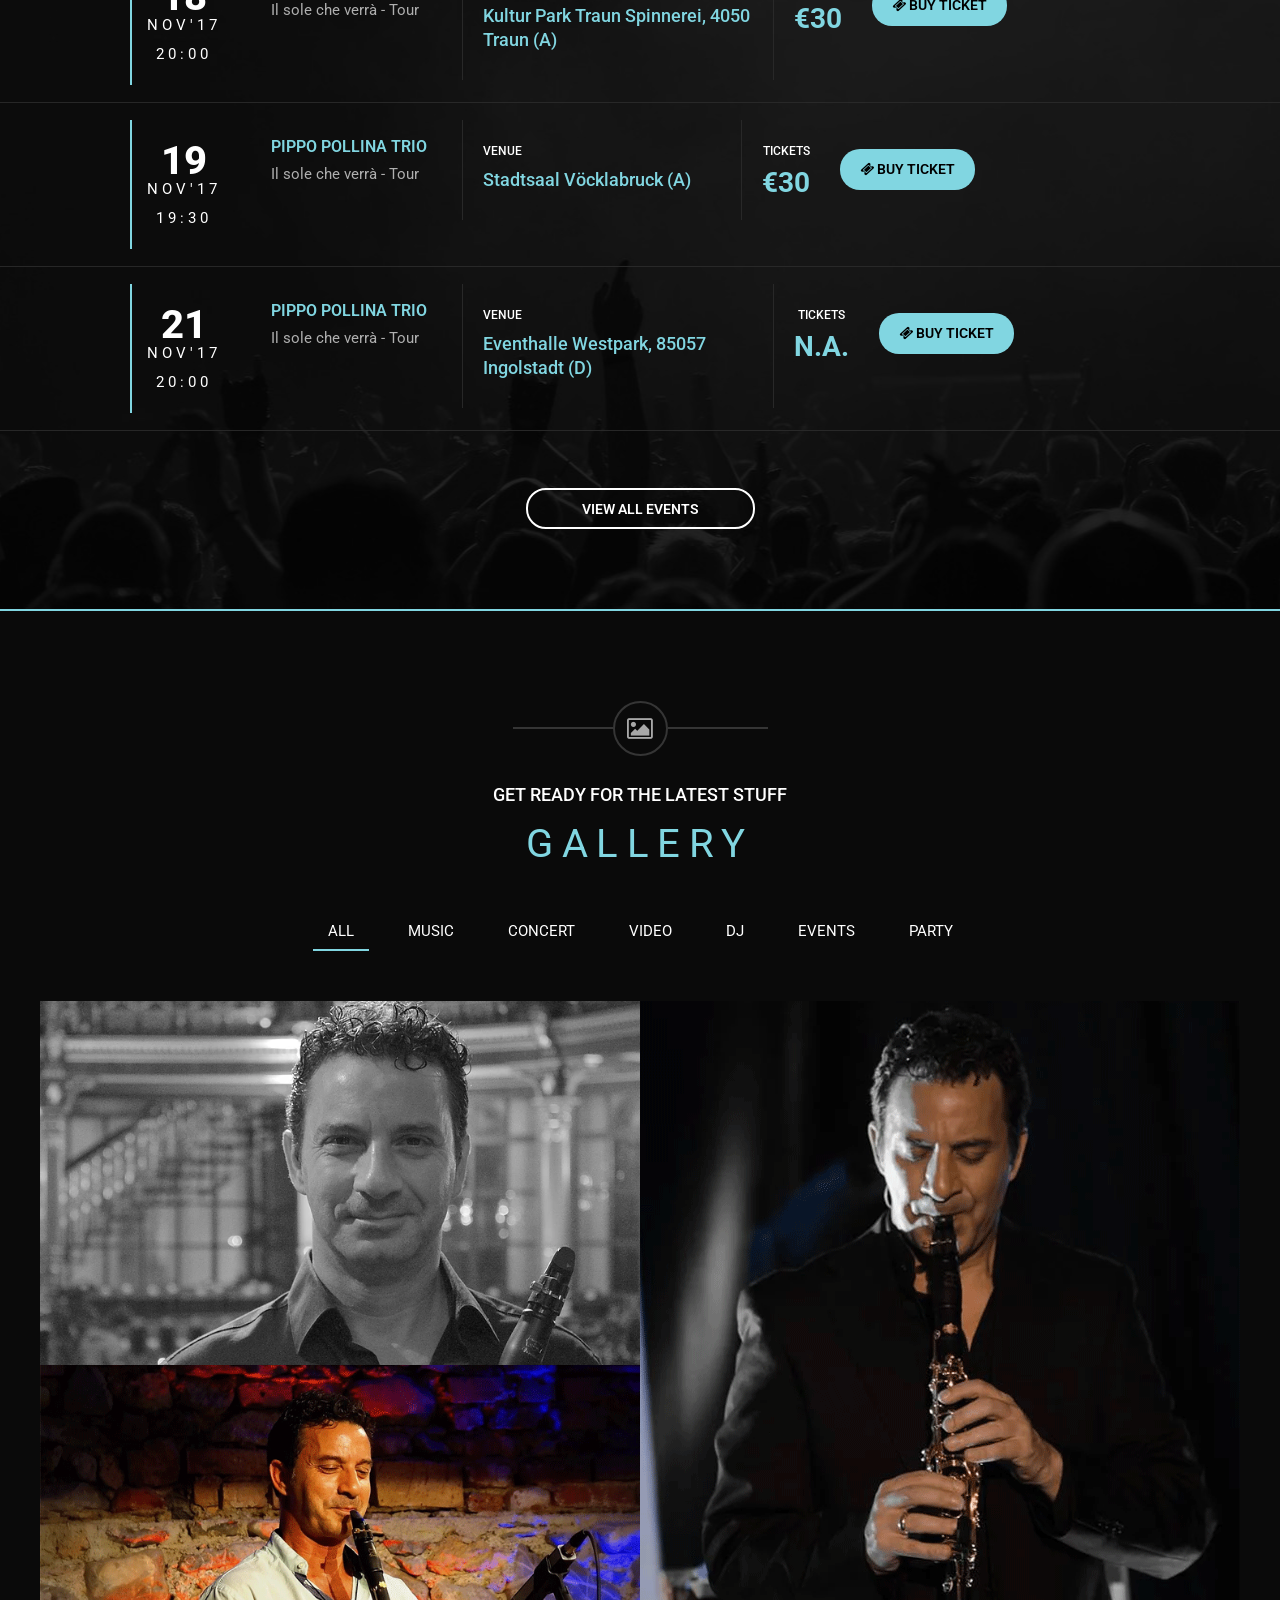
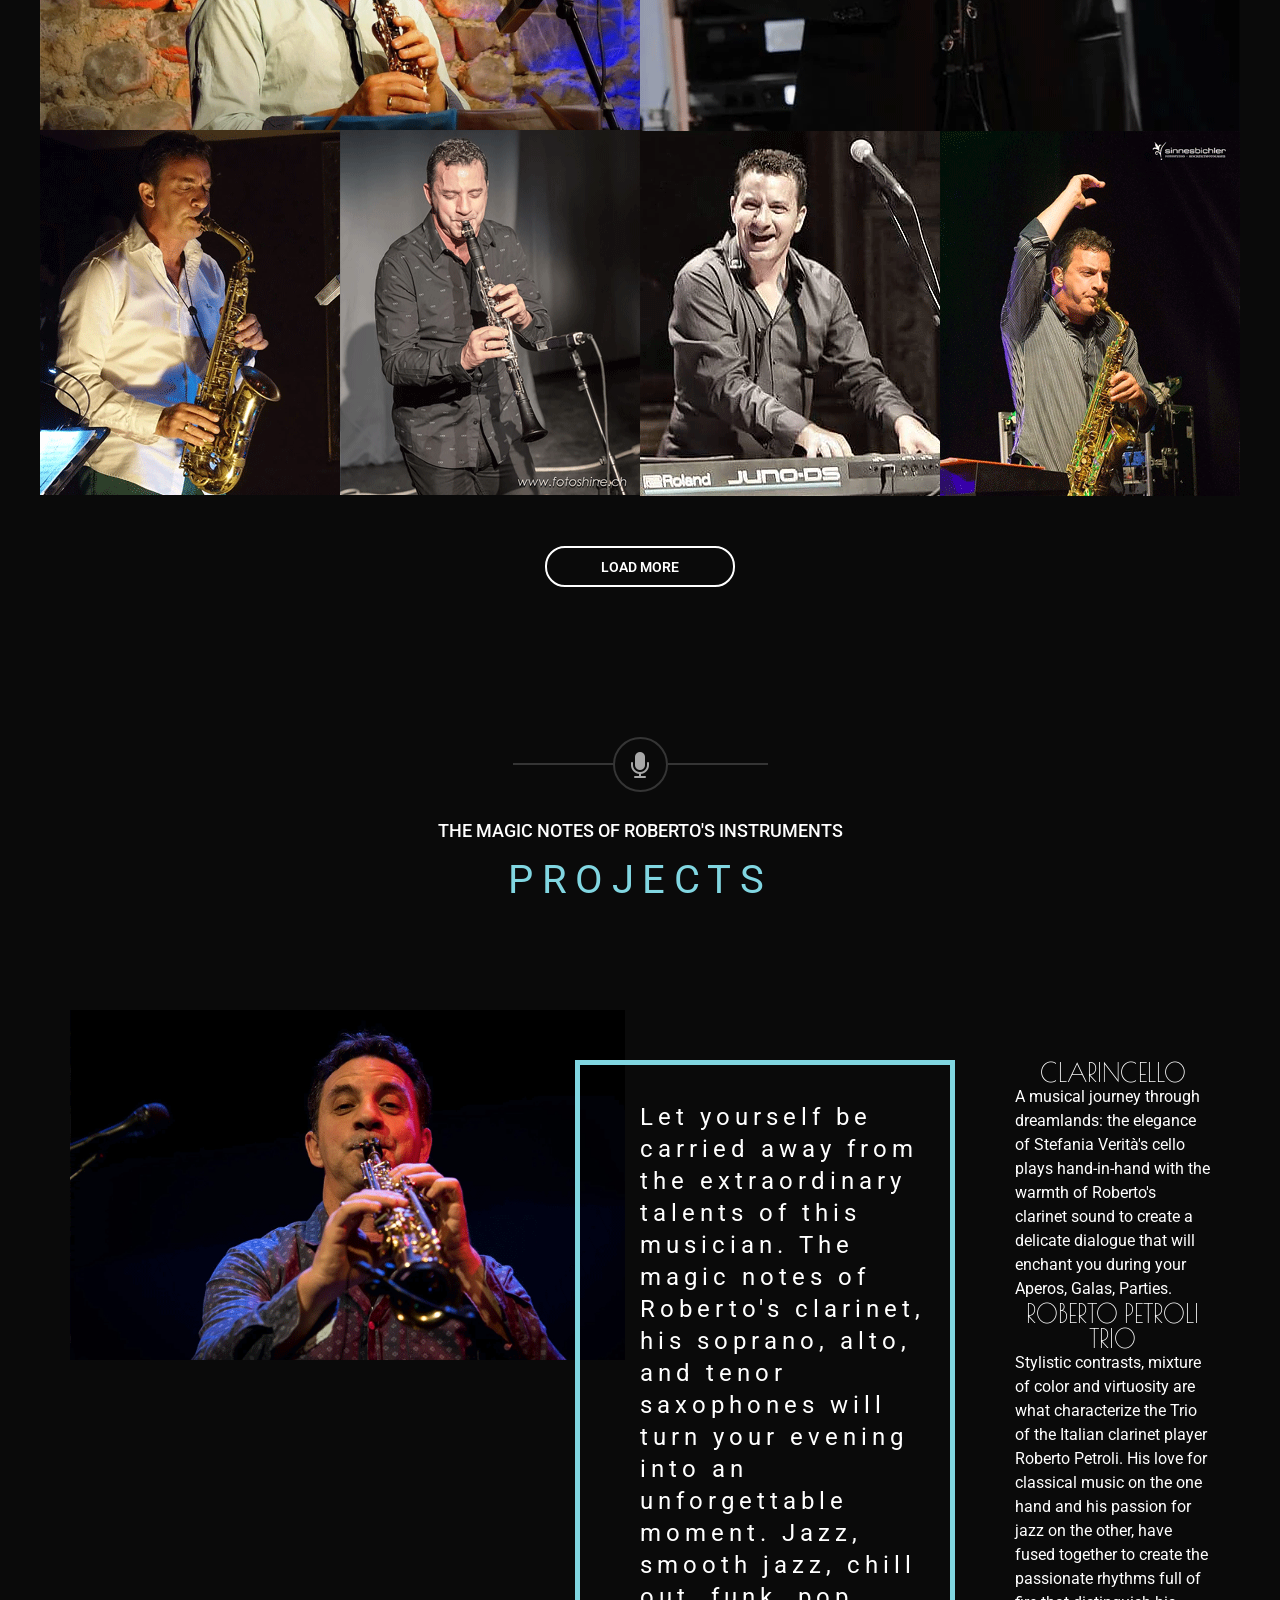
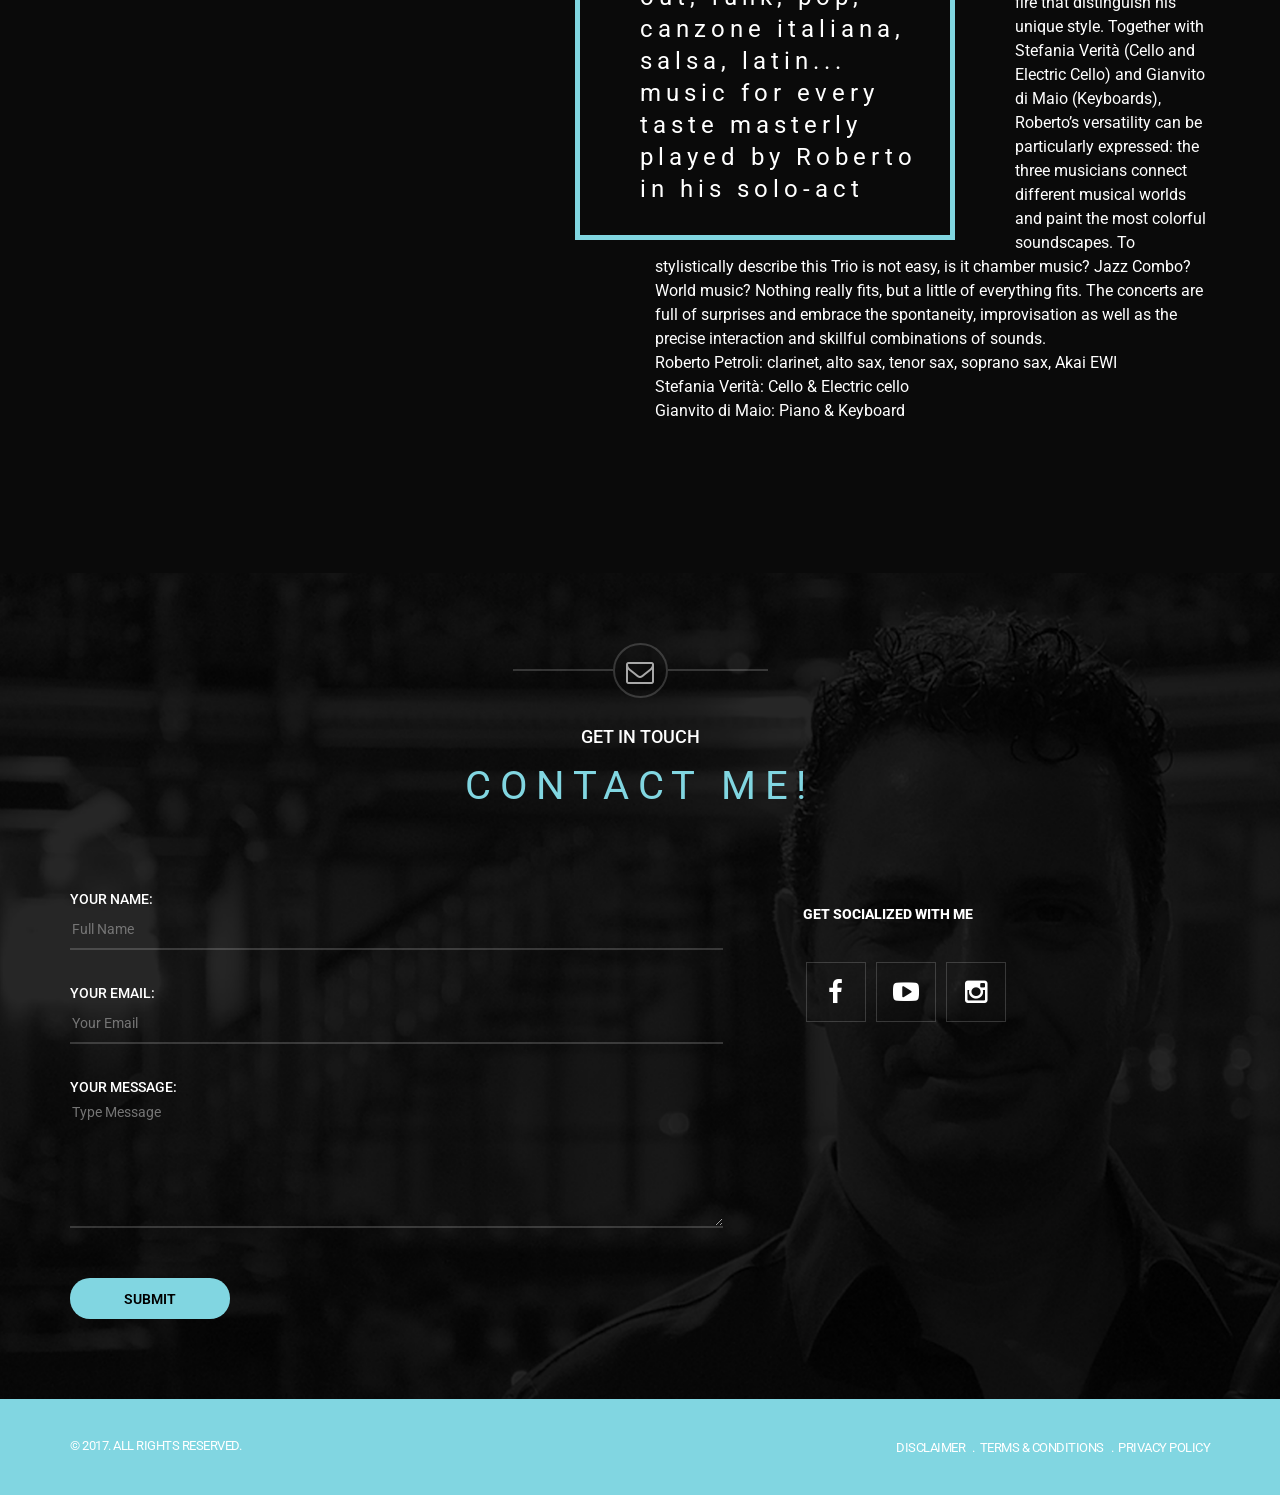
==== commit 7d0e162d: "Updaate Trio" ====
--- a/index.html
+++ b/index.html
@@ -596,10 +596,10 @@
 								<ul class="carousel-dates jcarouselDates">
 									<li class="gallery-cell" id="tour1">
 										<div class="vcenter">
-											<p class="name-tour">Pippo Pollina <br>Trio</p>
+											<p class="name-tour">Roberto Petroli Trio</p>
 											<p class="separator">live</p>
-											<p class="subtitle-tour">IL SOLE CHE VERRÀ</p>
-											<p>Lorem ipsum dolor sit amet, consectetur adipisicing elit. Rerum atque tempore iste.</p>
+											<p class="subtitle-tour">Concert in Zurich</p>
+											
 											<p class="buy">
 												<a href="#" class="btn rounded icon"><i class="fa fa-ticket"></i> buy ticket</a>
 											</p>
@@ -607,10 +607,9 @@
 									</li>
 									<li class="gallery-cell" id="tour2">
 										<div class="vcenter">
-											<p class="name-tour">Show in las Vegas</p>
+											<p class="name-tour">Roberto Petroli Trio</p>
 											<p class="separator">live</p>
-											<p class="subtitle-tour">Lorem ipsum dolor sit amet, consectetur adipisicing elit.</p>
-											<p>Lorem ipsum dolor sit amet, consectetur adipisicing elit. Rerum atque tempore iste.</p>
+											<p class="subtitle-tour">Concert in Arzbach</p>
 											<p class="buy">
 												<a href="#" class="btn rounded icon"><i class="fa fa-ticket"></i> buy ticket</a>
 											</p>
@@ -618,10 +617,10 @@
 									</li>
 									<li class="gallery-cell" id="tour3">
 										<div class="vcenter">
-											<p class="name-tour">Live in New York</p>
+											<p class="name-tour">Roberto Petroli Trio</p>
 											<p class="separator">live</p>
-											<p class="subtitle-tour">Lorem ipsum dolor sit amet, consectetur adipisicing elit.</p>
-											<p>Lorem ipsum dolor sit amet, consectetur adipisicing elit. Rerum atque tempore iste.</p>
+											<p class="subtitle-tour">Concert in Zurich</p>
+											
 											<p class="buy">
 												<a href="#" class="btn rounded icon"><i class="fa fa-ticket"></i> buy ticket</a>
 											</p>
@@ -630,16 +629,16 @@
 								</ul>
 								<ul class="dates-tour button-group">
 									<li class="button active">
-										november
-										<span>17</span>
+										frbruary 18
+										<span>3</span>
 									</li>
 									<li class="button">
-										november
-										<span>18</span>
+										february 18
+										<span>4</span>
 									</li>
 									<li class="button">
-										november
-										<span>19</span>
+										february 18
+										<span>9</span>
 									</li>
 								</ul>
 							</div>
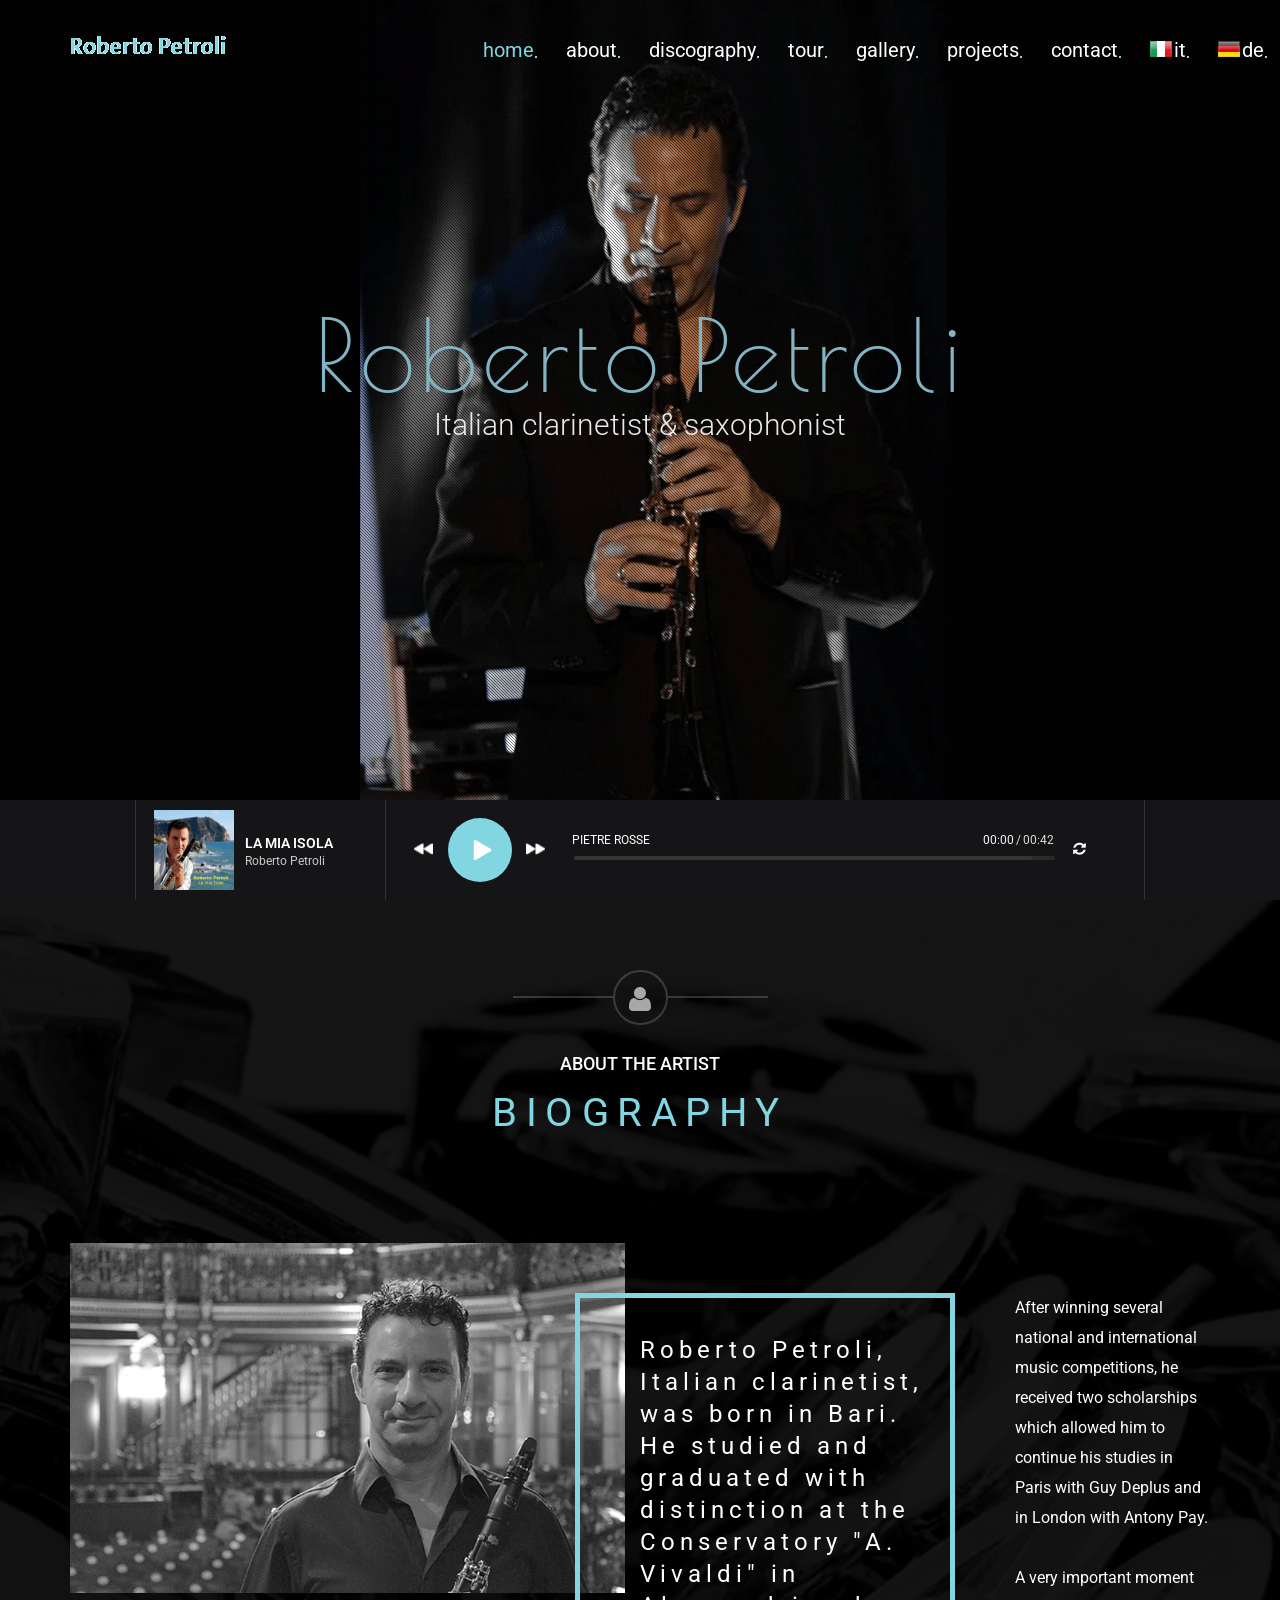
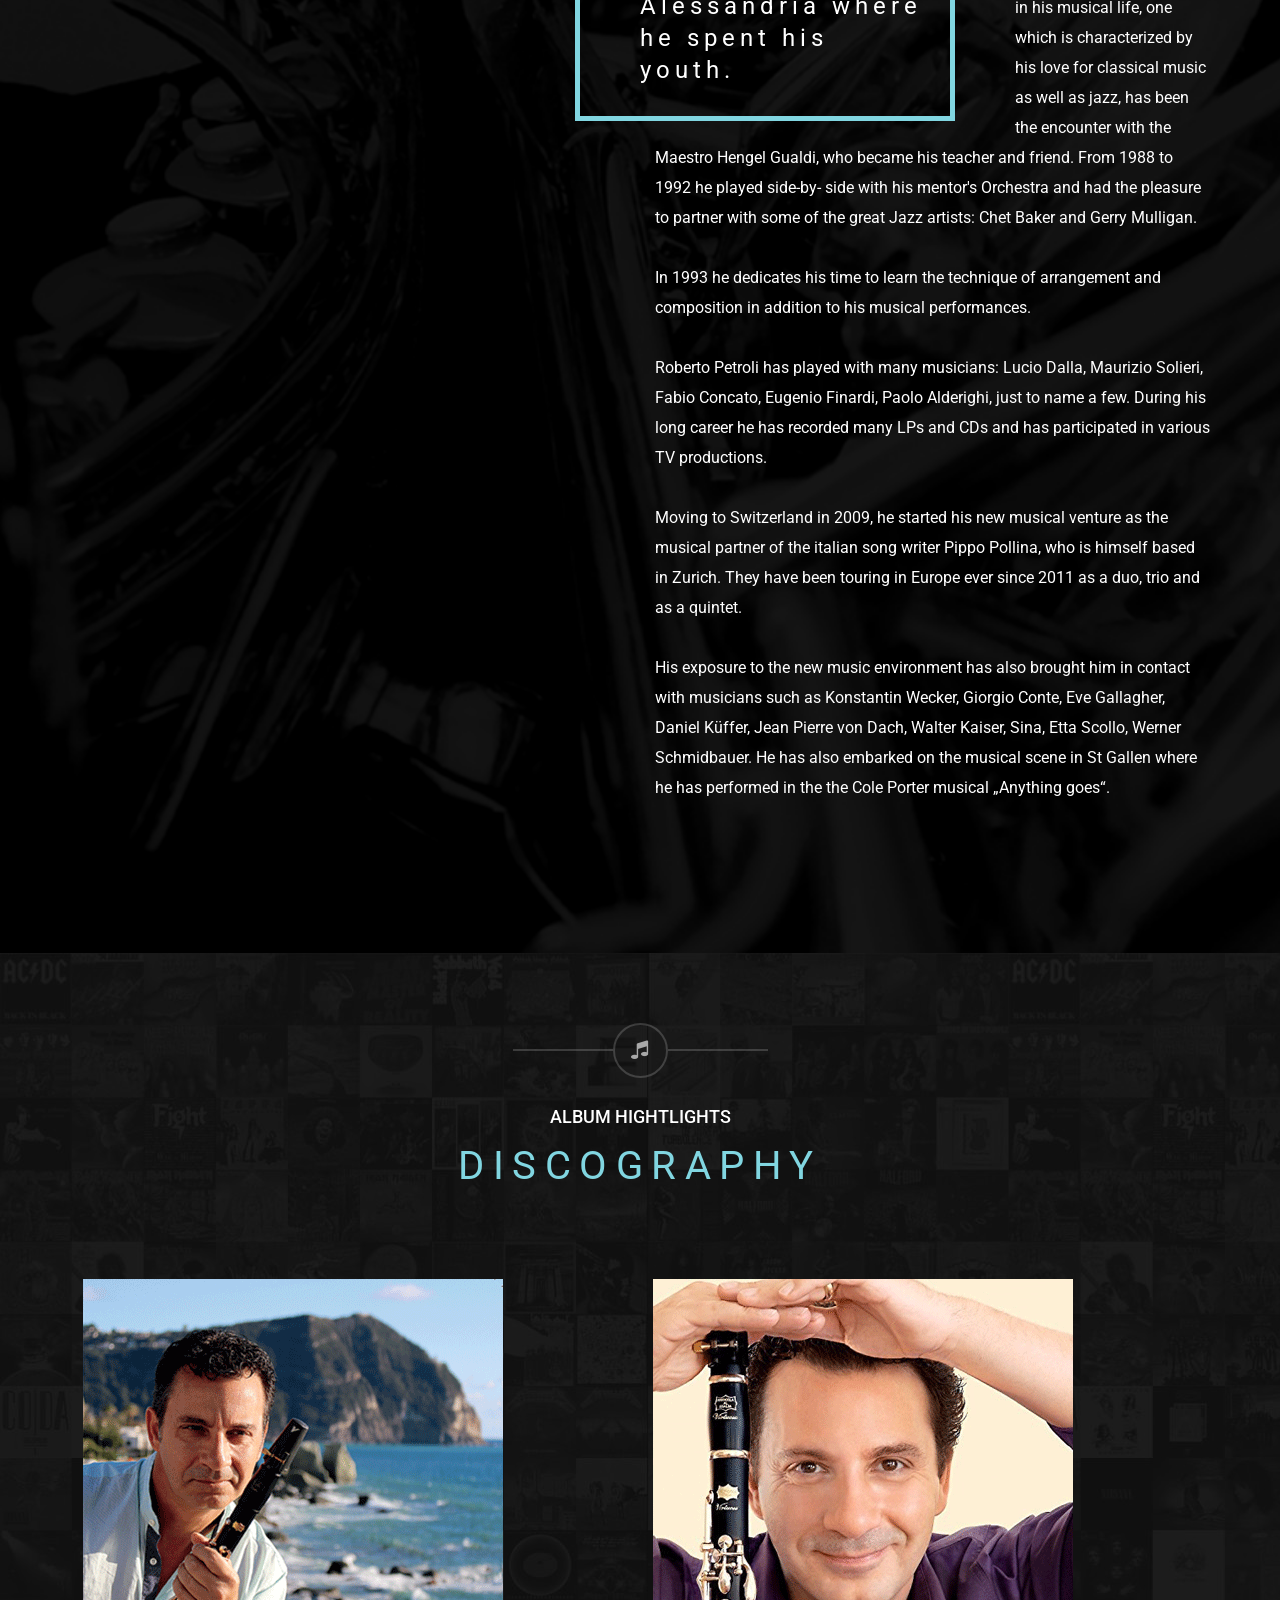
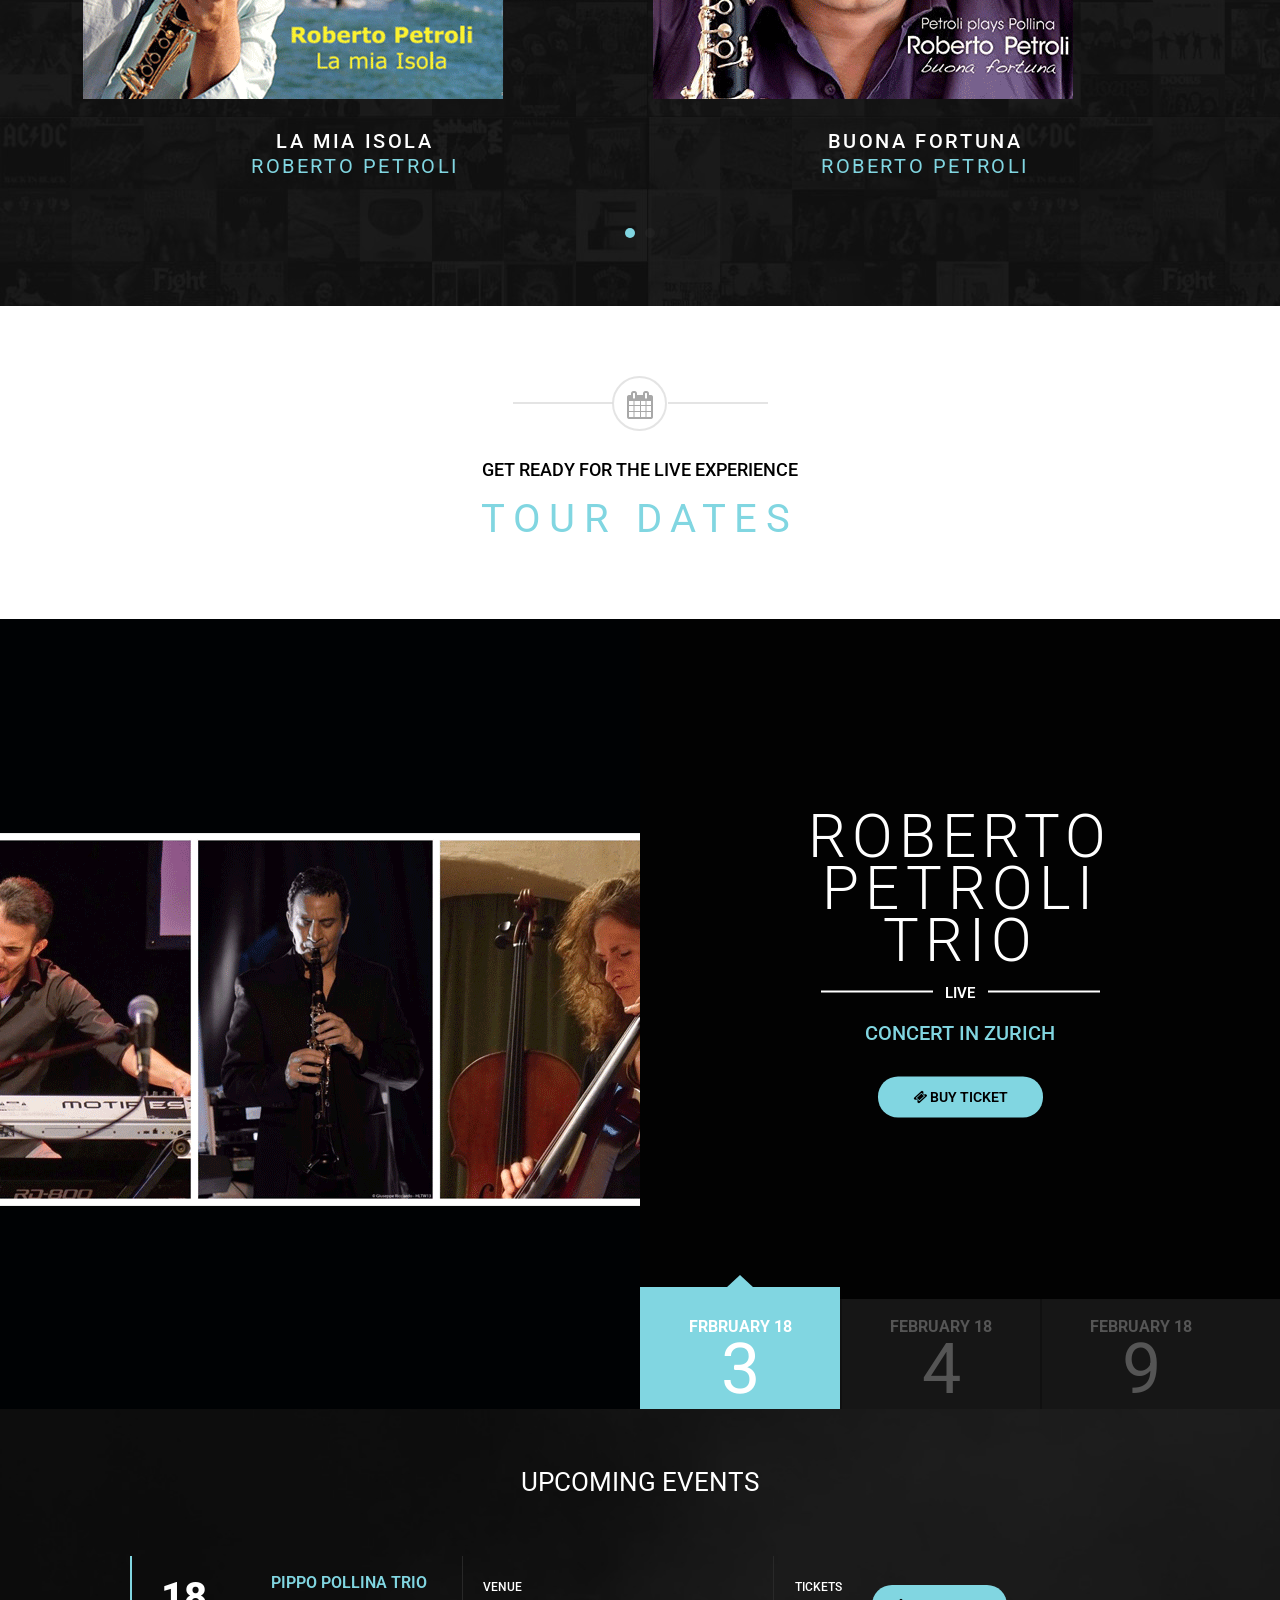
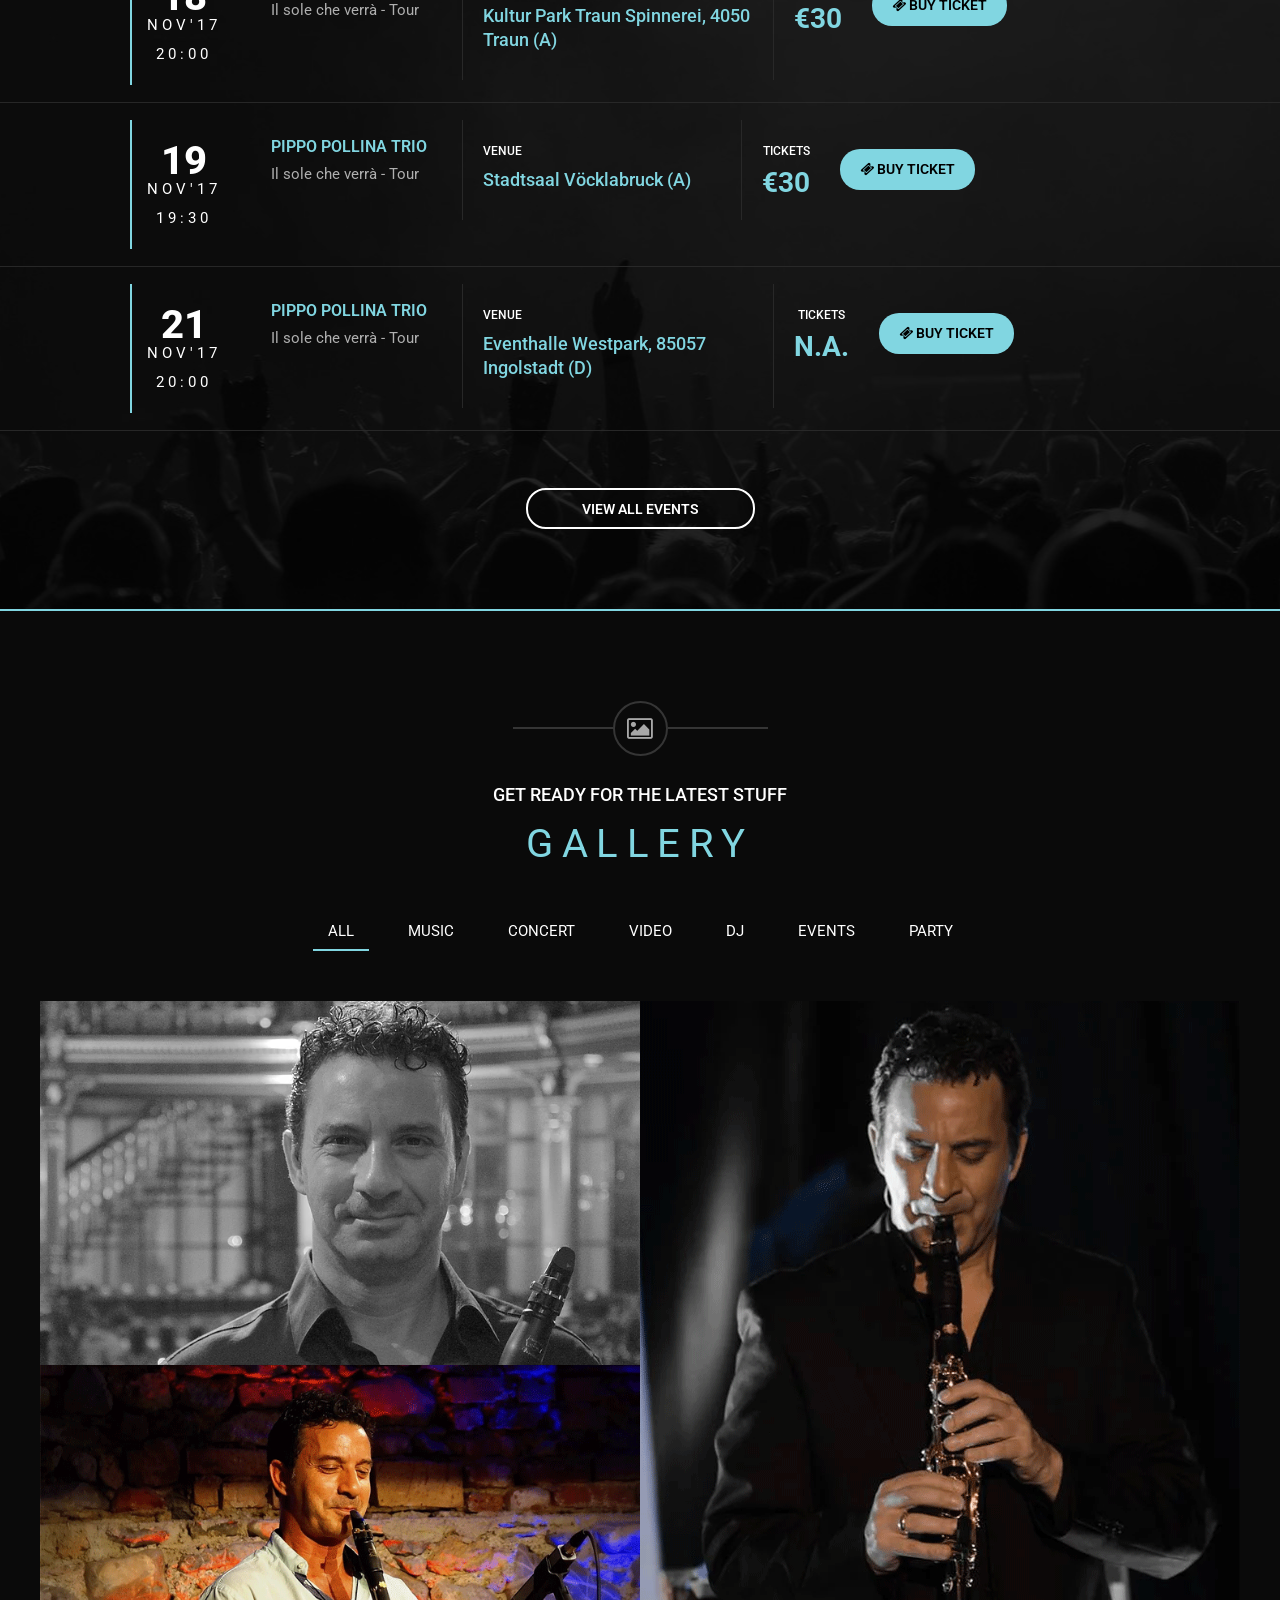
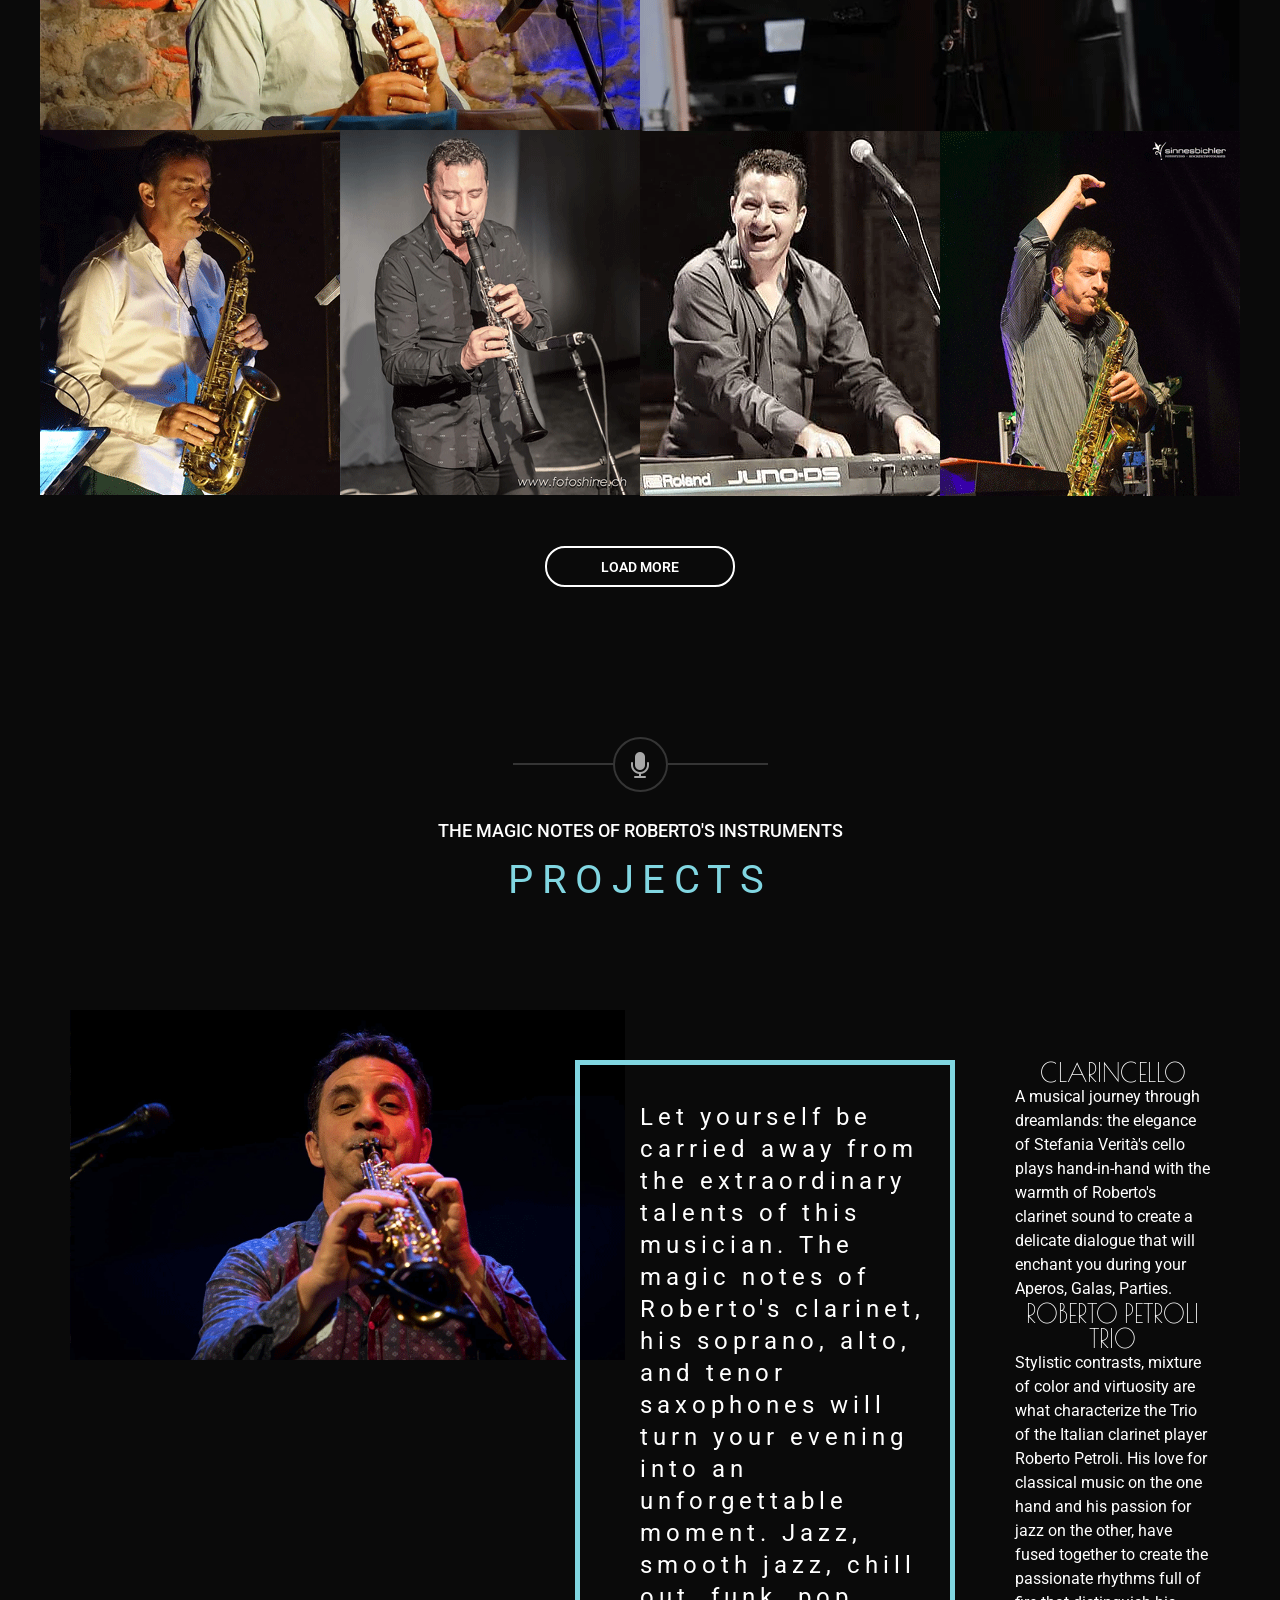
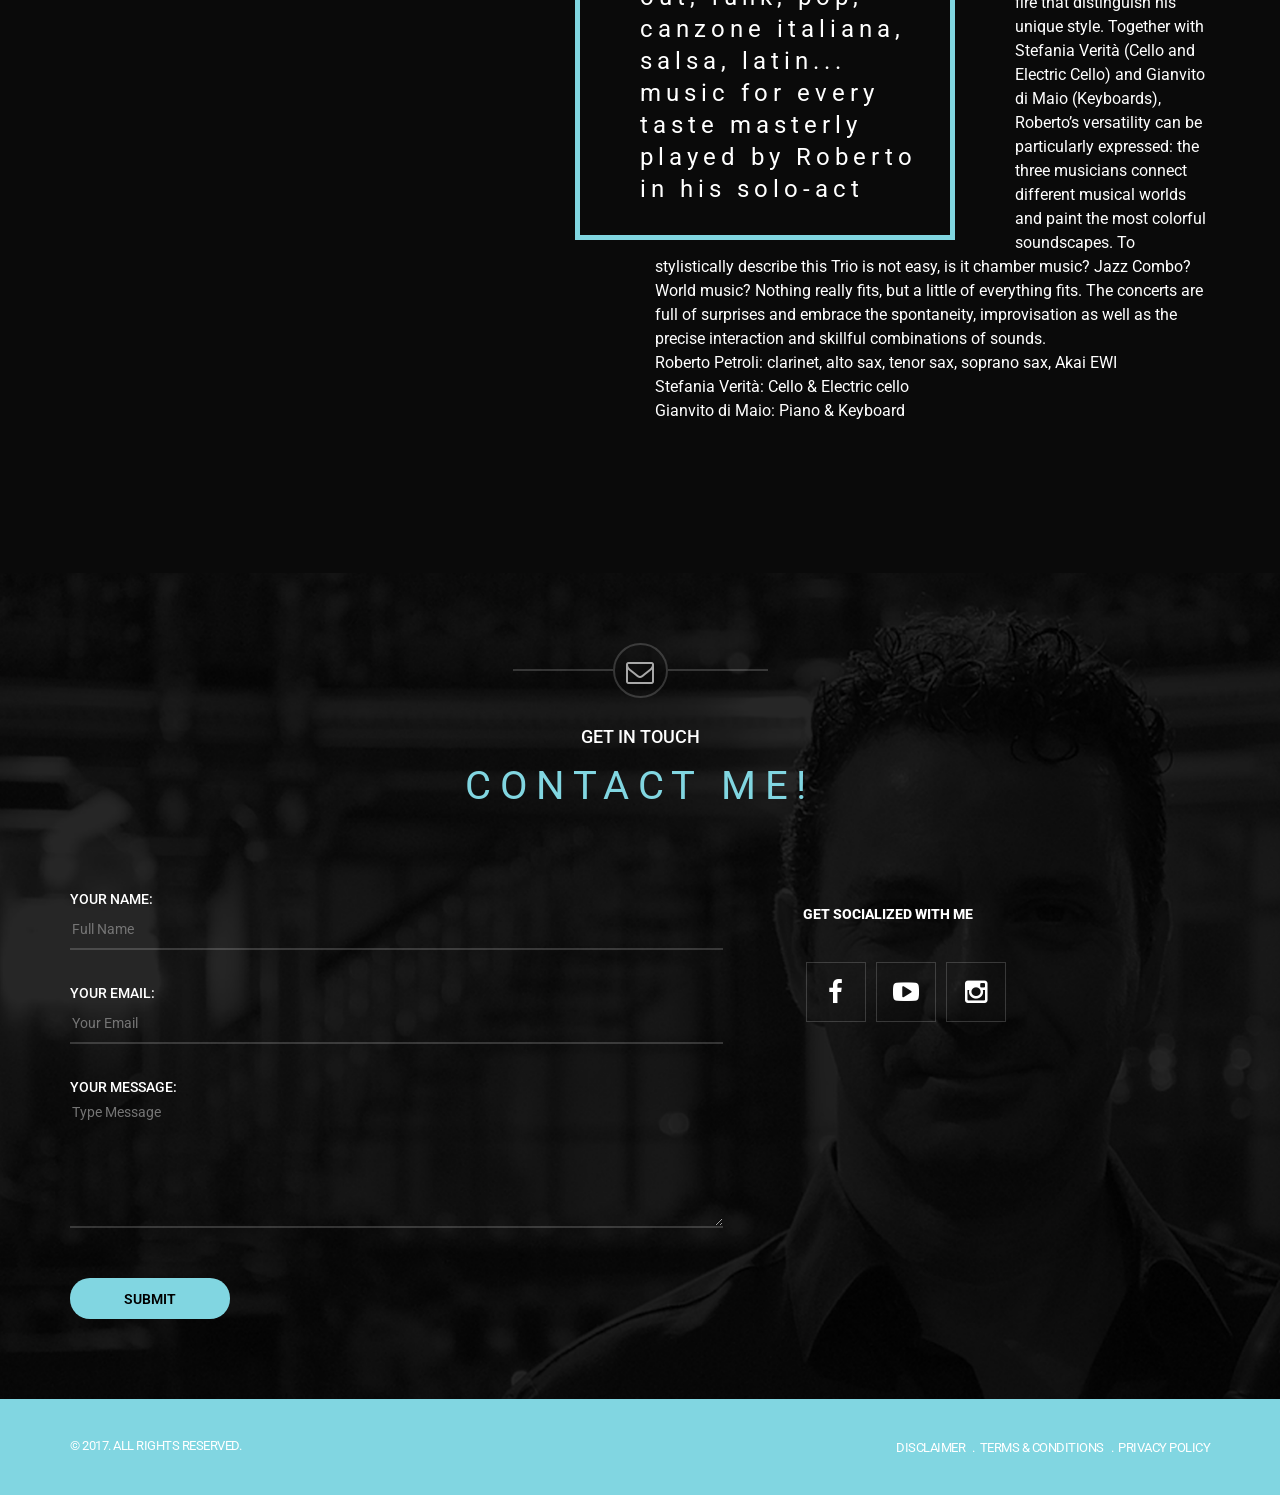
==== commit d24a7f62: "update trio pic" ====
--- a/index.html
+++ b/index.html
@@ -145,62 +145,65 @@
 					<audio preload></audio>
 					<ol class="playlist">
 						<li><a href="#" data-src="mp3/Isola_09.mp3">Pietre rosse</a></li>
-							<li><a href="#" data-src="mp3/Isola_01.mp3">Ischia</a></li>
+						<li><a href="#" data-src="mp3/Isola_01.mp3">Ischia</a></li>
 						<li><a href="#" data-src="mp3/Isola_04.mp3">Sorgeto</a></li>
-							</ol>
-							<div class="nextprev">
-								<span class="prev">prev</span>
-								<span class="next">next</span>
-							</div>
-							<span class="btnloop">loop</span>
-						</div>
-				</div>
-				</div>
-		
-
-			<!-- BIOGRAPHY -->
-			<section class="section biography inverse-color" id="anchor01">
-				<div class="container">
-					<div class="row">
-						<div class="col-md-8 col-md-offset-2">
-							<div class="voffset70"></div>
-							<div class="separator-icon">
-								<i class="fa fa-user"></i>
-							</div>
-							<div class="voffset30"></div>
-							<p class="pretitle">About the artist</p>
-							<div class="voffset20"></div>
-							<h2 class="title">biography</h2>
-							<div class="voffset110"></div>
-						</div>
-					</div>
-					<div class="row">
-						<div class="col-lg-6">
-							<img src="images/demo/biography/biography2.png" alt="">
-						</div>
-						<div class="col-lg-6">
-							<div class="voffset50"></div>
-							<div class="quote">
-								<p>Roberto Petroli, Italian clarinetist, was born in Bari. He studied and graduated with distinction at the Conservatory "A. Vivaldi" in Alessandria where he spent his youth. </p>
-								<!--<p class="author">Robbie Robertson</p>-->
-							</div>
-							<div class="description">
-								<p>After winning several national and international music competitions, he received two scholarships which allowed him to continue his studies in Paris with Guy Deplus and in London with Antony Pay.</p>
-								<p>A very important moment in his musical life, one which is characterized by his love for classical music as well as jazz, has been the encounter with the Maestro Hengel Gualdi, who became his teacher and friend. 
-									From 1988 to 1992 he played side-by- side with his mentor's Orchestra and had the pleasure to partner with some of the great Jazz artists: Chet Baker and Gerry Mulligan.</p>
-								<p>In 1993 he dedicates his time to learn the technique of arrangement and composition in addition to his musical performances.</p>
-								<p>Roberto Petroli has played with many musicians: Lucio Dalla, Maurizio Solieri,  Fabio Concato, Eugenio Finardi, Paolo Alderighi, just to name a few. During his long career he has recorded many LPs and CDs and has participated in various TV productions.</p>
-								<p>Moving to Switzerland in 2009, he started his new musical venture as the musical partner of the italian song writer Pippo Pollina, who is himself based in Zurich. They have been touring in  Europe ever since 2011 as a duo, trio and as a quintet. </p>
-								<p>His exposure to the new music environment has also brought him in contact with musicians such as Konstantin Wecker, Giorgio Conte, Eve Gallagher, Daniel Küffer, Jean Pierre von Dach, Walter Kaiser, Sina, Etta Scollo, Werner Schmidbauer. He has also embarked on the musical scene in St Gallen where he has performed in the the Cole Porter musical „Anything goes“.</p>
-							</div>
-						</div>
-					</div>
-					<div class="voffset150"></div>
-				</div>
-			</section>
-
-			<!-- UPCOMING EVENTS -->
-			<!-- <section class="section upcomming-events" id="anchor01">
+					</ol>
+					<div class="nextprev">
+						<span class="prev">prev</span>
+						<span class="next">next</span>
+					</div>
+					<span class="btnloop">loop</span>
+				</div>
+			</div>
+		</div>
+
+
+		<!-- BIOGRAPHY -->
+		<section id="anchor01" class="section biography inverse-color" >
+			<div class="container">
+				<div class="row">
+					<div class="col-md-8 col-md-offset-2">
+						<div class="voffset70"></div>
+						<div class="separator-icon">
+							<i class="fa fa-user"></i>
+						</div>
+						<div class="voffset30"></div>
+						<p class="pretitle">About the artist</p>
+						<div class="voffset20"></div>
+						<h2 class="title">biography</h2>
+						<div class="voffset110"></div>
+					</div>
+				</div>
+				<div class="row">
+					<div class="col-lg-6">
+						<img src="images/demo/biography/biography2.png" alt="">
+					</div>
+					<div class="col-lg-6">
+						<div class="voffset50"></div>
+						<div class="quote">
+							<p>Roberto Petroli, Italian clarinetist, was born in Bari. He studied and graduated with distinction at the Conservatory "A. Vivaldi" in Alessandria where he spent his youth. </p>
+							<!--<p class="author">Robbie Robertson</p>-->
+						</div>
+						<div class="description">
+							<p>After winning several national and international music competitions, he received two scholarships which allowed him to continue his studies in Paris with Guy Deplus and in London with Antony Pay.</p>
+							<p>A very important moment in his musical life, one which is characterized by his love for classical music as well as jazz, has been the encounter with the Maestro Hengel Gualdi, who became his teacher and friend. 
+								From 1988 to 1992 he played side-by- side with his mentor's Orchestra and had the pleasure to partner with some of the great Jazz artists: Chet Baker and Gerry Mulligan.</p>
+							<p>In 1993 he dedicates his time to learn the technique of arrangement and composition in addition to his musical performances.</p>
+							<p>Roberto Petroli has played with many musicians: Lucio Dalla, Maurizio Solieri,  Fabio Concato, Eugenio Finardi, Paolo Alderighi, just to name a few. During his long career he has recorded many LPs and CDs and has participated in various TV productions.</p>
+							<p>Moving to Switzerland in 2009, he started his new musical venture as the musical partner of the italian song writer Pippo Pollina, who is himself based in Zurich. They have been touring in  Europe ever since 2011 as a duo, trio and as a quintet. </p>
+							<p>His exposure to the new music environment has also brought him in contact with musicians such as Konstantin Wecker, Giorgio Conte, Eve Gallagher, Daniel Küffer, Jean Pierre von Dach, Walter Kaiser, Sina, Etta Scollo, Werner Schmidbauer. He has also embarked on the musical scene in St Gallen where he has performed in the the Cole Porter musical „Anything goes“.</p>
+						</div>
+					</div>
+				</div>
+				<div class="voffset150"></div>
+			</div>	
+		</section>
+
+
+
+
+		<!-- UPCOMING EVENTS -->
+		<!-- <section class="section upcomming-events" id="anchor01">
 <div class="container">
 <div class="row">
 <div class="col-md-8 col-md-offset-2">
@@ -331,18 +334,18 @@
 
 		<!-- TWITTER -->
 		<!--		<section class="section youtube inverse-color full-width parallax-section" data-parallax-image="images/demo/twitter/bg-twitter.jpg">
-				<div class="container">
-					<div class="row">
-						<div class="col-md-12">
-							<i class="fa fa-youtube-play"></i>
-							<div id="twitter-feed"></div>
-						</div>
-					</div>
-				</div>
-			</section>-->
-
-			<!-- FEATURED ARTIST -->
-			<!--   <section class="section featured-artists" id="anchor02">
+<div class="container">
+<div class="row">
+<div class="col-md-12">
+<i class="fa fa-youtube-play"></i>
+<div id="twitter-feed"></div>
+</div>
+</div>
+</div>
+</section>-->
+
+		<!-- FEATURED ARTIST -->
+		<!--   <section class="section featured-artists" id="anchor02">
 <div class="container">
 <div class="row">
 <div class="col-md-8 col-md-offset-2">
@@ -460,54 +463,54 @@
 
 
 
-			<!-- DISCOGRAPHY -->
-			<section class="section discography inverse-color" id="anchor02">
-				<div id="discography"></div>
-				<div class="container">
-					<div class="row">
-						<div class="col-md-8 col-md-offset-2">
-							<div class="voffset70"></div>
-							<div class="separator-icon">
-								<i class="fa fa-music"></i>
-							</div>
-							<div class="voffset30"></div>
-							<p class="pretitle">album hightlights</p>
-							<div class="voffset20"></div>
-							<h2 class="title">Discography</h2>
-							<div class="voffset80"></div>
-						</div>
-					</div>
-					<div class="row">
-						<div class="col-md-12">
-							<ul class="carousel-discography js-flickity" data-flickity-options="{ &quot;cellAlign&quot;: &quot;left&quot;, &quot;wrapAround&quot;: true, &quot;contain&quot;: true, &quot;prevNextButtons&quot;: false }">
-								<!-- col-xlg-3 -->
-								<li class="gallery-cell col-xs-12 col-sm-6 col-md-6">
-									<div class="info-album">
-										<div class="cover open-disc" data-url="discs/disc-01.html">
-											<img src="images/demo/discography/disco-1.png" alt="">
-											<div class="rollover">
-												<i class="fa fa-cart-plus"></i>
-												<p>view album</p>
-											</div>
+		<!-- DISCOGRAPHY -->
+		<section class="section discography inverse-color" id="anchor02">
+			<div id="discography"></div>
+			<div class="container">
+				<div class="row">
+					<div class="col-md-8 col-md-offset-2">
+						<div class="voffset70"></div>
+						<div class="separator-icon">
+							<i class="fa fa-music"></i>
+						</div>
+						<div class="voffset30"></div>
+						<p class="pretitle">album hightlights</p>
+						<div class="voffset20"></div>
+						<h2 class="title">Discography</h2>
+						<div class="voffset80"></div>
+					</div>
+				</div>
+				<div class="row">
+					<div class="col-md-12">
+						<ul class="carousel-discography js-flickity" data-flickity-options="{ &quot;cellAlign&quot;: &quot;left&quot;, &quot;wrapAround&quot;: true, &quot;contain&quot;: true, &quot;prevNextButtons&quot;: false }">
+							<!-- col-xlg-3 -->
+							<li class="gallery-cell col-xs-12 col-sm-6 col-md-6">
+								<div class="info-album">
+									<div class="cover open-disc" data-url="discs/disc-01.html">
+										<img src="images/demo/discography/disco-1.png" alt="">
+										<div class="rollover">
+											<i class="fa fa-cart-plus"></i>
+											<p>view album</p>
 										</div>
-										<p class="album">La mia isola</p>
-										<p class="artist">Roberto Petroli</p>
-									</div>
-								</li>
-								<li class="gallery-cell col-xs-12 col-sm-6 col-md-6">
-									<div class="info-album">
-										<div class="cover open-disc" data-url="discs/disc-02.html">
-											<img src="images/demo/discography/disco-2.png" alt="">
-											<div class="rollover">
-												<i class="fa fa-cart-plus"></i>
-												<p>view album</p>
-											</div>
+									</div>
+									<p class="album">La mia isola</p>
+									<p class="artist">Roberto Petroli</p>
+								</div>
+							</li>
+							<li class="gallery-cell col-xs-12 col-sm-6 col-md-6">
+								<div class="info-album">
+									<div class="cover open-disc" data-url="discs/disc-02.html">
+										<img src="images/demo/discography/disco-2.png" alt="">
+										<div class="rollover">
+											<i class="fa fa-cart-plus"></i>
+											<p>view album</p>
 										</div>
-										<p class="album">Buona fortuna</p>
-										<p class="artist">Roberto Petroli</p>
-									</div>
-								</li>
-								<!--  <li class="gallery-cell col-xs-12 col-sm-6 col-md-4"> 
+									</div>
+									<p class="album">Buona fortuna</p>
+									<p class="artist">Roberto Petroli</p>
+								</div>
+							</li>
+							<!--  <li class="gallery-cell col-xs-12 col-sm-6 col-md-4"> 
 <div class="info-album">
 <div class="cover open-disc" data-url="discs/disc-03.html">
 <img src="images/demo/discography/disco-3.jpg" alt="">
@@ -559,518 +562,518 @@
 <p class="artist">Keane</p>
 </div>
 </li>-->
-							</ul>
-							<div class="voffset90"></div>
-						</div>
-					</div>
-				</div>
-				<!-- DETAILS DISCO -->
-				<div id="project-show"></div>
-				<div class="section player-album project-window">
-					<div class="project-content"></div><!-- AJAX Dinamic Content -->
-				</div>
-			</section>
-
-			<!-- TOUR DATES -->
-			<section class="section full-width tourdates" id="anchor03">
-				<div class="container">
-					<div class="row">
-						<div class="col-md-8 col-md-offset-2">
-							<div class="voffset70"></div>
-							<div class="separator-icon">
-								<i class="fa fa-calendar"></i>
-							</div>
-							<div class="voffset30"></div>
-							<p class="pretitle">get ready for the live experience</p>
-							<div class="voffset20"></div>
-							<h2 class="title">tour dates</h2>
-							<div class="voffset80"></div>
-						</div>
-					</div>
-					<div class="row">
-						<div class="col-sm-6">
-							<div class="image-tour"></div>
-						</div>
-						<div class="col-sm-6">
-							<div class="tour-info">
-								<ul class="carousel-dates jcarouselDates">
-									<li class="gallery-cell" id="tour1">
-										<div class="vcenter">
-											<p class="name-tour">Roberto Petroli Trio</p>
-											<p class="separator">live</p>
-											<p class="subtitle-tour">Concert in Zurich</p>
-											
-											<p class="buy">
-												<a href="#" class="btn rounded icon"><i class="fa fa-ticket"></i> buy ticket</a>
-											</p>
-										</div>
-									</li>
-									<li class="gallery-cell" id="tour2">
-										<div class="vcenter">
-											<p class="name-tour">Roberto Petroli Trio</p>
-											<p class="separator">live</p>
-											<p class="subtitle-tour">Concert in Arzbach</p>
-											<p class="buy">
-												<a href="#" class="btn rounded icon"><i class="fa fa-ticket"></i> buy ticket</a>
-											</p>
-										</div>
-									</li>
-									<li class="gallery-cell" id="tour3">
-										<div class="vcenter">
-											<p class="name-tour">Roberto Petroli Trio</p>
-											<p class="separator">live</p>
-											<p class="subtitle-tour">Concert in Zurich</p>
-											
-											<p class="buy">
-												<a href="#" class="btn rounded icon"><i class="fa fa-ticket"></i> buy ticket</a>
-											</p>
-										</div>
-									</li>
-								</ul>
-								<ul class="dates-tour button-group">
-									<li class="button active">
-										frbruary 18
-										<span>3</span>
-									</li>
-									<li class="button">
-										february 18
-										<span>4</span>
-									</li>
-									<li class="button">
-										february 18
-										<span>9</span>
-									</li>
-								</ul>
-							</div>
-						</div>
-					</div>
-				</div>
-			</section>
-
-			<!-- UPCOMMING EVENTS -->
-			<section class="section full-width upcomming-events-list inverse-color">
-				<div class="container">
-					<div class="row">
-						<div class="col-md-8 col-md-offset-2">
-							<h4 class="upcomming-events-list-title">upcoming events</h4>
-						</div>
-					</div>
-					<div class="row">
-						<div class="col-md-12">
-							<ul>
-								
-								<li>
-									<div>
-										<p class="date-event">18 <span>Nov'17<br>20:00</span></p>
-										<p class="name">
-											<span>Pippo Pollina Trio</span> 
-											Il sole che verrà - Tour
-										</p>
-										<p class="venue">
-											venue
-											<span>Kultur Park Traun Spinnerei, 4050 Traun (A)</span>
-										</p>
-										<p class="price">
-											tickets
-											<span>&euro;30</span>
-										</p>
-										<p class="buy">
-											<a href="http://www.kulturpark.at/tickets/ticketreservierung/" target="_blank" class="btn rounded icon"><i class="fa fa-ticket"></i> buy ticket</a>
-										</p>
-									</div>
-								</li>
-								<li>
-									<div>
-										<p class="date-event">19 <span>Nov'17<br>19:30</span></p>
-										<p class="name">
-											<span>Pippo Pollina Trio</span> 
-											Il sole che verrà - Tour
-										</p>
-										<p class="venue">
-											venue
-											<span>Stadtsaal Vöcklabruck (A)</span>
-										</p>
-										<p class="price">
-											tickets
-											<span>&euro;30</span>
-										</p>
-										<p class="buy">
-											<a href="http://www.kuf.at/kultur/detail.html?k=1546" target="_blank" class="btn rounded icon"><i class="fa fa-ticket"></i> buy ticket</a>
-										</p>
-									</div>
-								</li>
-								<li>
-									<div>
-										<p class="date-event">21 <span>Nov'17<br>20:00</span></p>
-										<p class="name">
-											<span>Pippo Pollina Trio</span> 
-											Il sole che verrà - Tour
-										</p>
-										<p class="venue">
-											venue
-											<span>Eventhalle Westpark, 85057 Ingolstadt (D)</span>
-										</p>
-										<p class="price">
-											tickets
-											<span>n.a.</span>
-										</p>
+						</ul>
+						<div class="voffset90"></div>
+					</div>
+				</div>
+			</div>
+			<!-- DETAILS DISCO -->
+			<div id="project-show"></div>
+			<div class="section player-album project-window">
+				<div class="project-content"></div><!-- AJAX Dinamic Content -->
+			</div>
+		</section>
+
+		<!-- TOUR DATES -->
+		<section class="section full-width tourdates" id="anchor03">
+			<div class="container">
+				<div class="row">
+					<div class="col-md-8 col-md-offset-2">
+						<div class="voffset70"></div>
+						<div class="separator-icon">
+							<i class="fa fa-calendar"></i>
+						</div>
+						<div class="voffset30"></div>
+						<p class="pretitle">get ready for the live experience</p>
+						<div class="voffset20"></div>
+						<h2 class="title">tour dates</h2>
+						<div class="voffset80"></div>
+					</div>
+				</div>
+				<div class="row">
+					<div class="col-sm-6">
+						<div class="image-tour"></div>
+					</div>
+					<div class="col-sm-6">
+						<div class="tour-info">
+							<ul class="carousel-dates jcarouselDates">
+								<li class="gallery-cell" id="tour1">
+									<div class="vcenter">
+										<p class="name-tour">Roberto Petroli Trio</p>
+										<p class="separator">live</p>
+										<p class="subtitle-tour">Concert in Zurich</p>
+
 										<p class="buy">
 											<a href="#" class="btn rounded icon"><i class="fa fa-ticket"></i> buy ticket</a>
 										</p>
 									</div>
 								</li>
-
-								<li class="more">
-									<div>
-										<p class="date-event">22 <span>Nov'17<br>20:30</span></p>
-										<p class="name">
-											<span>Pippo Pollina Trio</span> 
-											Il sole che verrà - Tour
+								<li class="gallery-cell" id="tour2">
+									<div class="vcenter">
+										<p class="name-tour">Roberto Petroli Trio</p>
+										<p class="separator">live</p>
+										<p class="subtitle-tour">Concert in Arzbach</p>
+										<p class="buy">
+											<a href="#" class="btn rounded icon"><i class="fa fa-ticket"></i> buy ticket</a>
 										</p>
-										<p class="venue">
-											venue
-											<span>Musiktheater REX, 64625 Bensheim (D)</span>
-										</p>
-										<p class="price">
-											tickets
-											<span>&euro;30</span>
-										</p>
+									</div>
+								</li>
+								<li class="gallery-cell" id="tour3">
+									<div class="vcenter">
+										<p class="name-tour">Roberto Petroli Trio</p>
+										<p class="separator">live</p>
+										<p class="subtitle-tour">Concert in Zurich</p>
+
 										<p class="buy">
-											<a href="http://www.ztix.de/event.php/1380021/" class="btn rounded icon" target="_blank"><i class="fa fa-ticket"></i> buy ticket</a>
-										</p>
-									</div>
-								</li>
-								<li class="more">
-									<div>
-										<p class="date-event">23 <span>Nov'17<br>20:00</span></p>
-										<p class="name">
-											<span>Pippo Pollina Trio</span> 
-											Il sole che verrà - Tour
-										</p>
-										<p class="venue">
-											venue
-											<span>Volksbad, 07743 Jena (D)</span>
-										</p>
-										<p class="price">
-											tickets
-											<span>&euro;30</span>
-										</p>
-										<p class="buy">
-											<a href="https://www.volksbad-jena.de/de/kultur_erleben/704270?template_id=6007" target="_blank" class="btn rounded icon"><i class="fa fa-ticket"></i> buy ticket</a>
-										</p>
-									</div>
-								</li>
-								<li class="more">
-									<div>
-										<p class="date-event">24 <span>Nov'17<br>20:00</span></p>
-										<p class="name">
-											<span>Pippo Pollina Trio</span> 
-											Il sole che verrà - Tour
-										</p>
-										<p class="venue">
-											venue
-											<span>GERU Hallo, 91217 Hersbruck (D)</span>
-										</p>
-										<p class="price">
-											tickets
-											<span>&euro;30</span>
-										</p>
-										<p class="buy">
-											<a href="http://hersbruck.de/veranstaltung/pippo-pollina-trio-mit-dem-programm-il-sole-che-verra/" target="_blank" class="btn rounded icon"><i class="fa fa-ticket"></i> buy ticket</a>
-										</p>
-									</div>
-								</li>
-								<li class="more">
-									<div>
-										<p class="date-event">25 <span>Nov'17<br>20:00</span></p>
-										<p class="name">
-											<span>Pippo Pollina Trio</span> 
-											Il sole che verrà - Tour
-										</p>
-										<p class="venue">
-											venue
-											<span>KFZ 35037 Marburg (D)</span>
-										</p>
-										<p class="price">
-											tickets
-											<span>&euro;29</span>
-										</p>
-										<p class="buy">
-											<a href="https://kfz-marburg.reservix.de/events" target="_blank" class="btn rounded icon"><i class="fa fa-ticket"></i> buy ticket</a>
-										</p>
-									</div>
-								</li>
-								<li class="more">
-									<div>
-										<p class="date-event">26 <span>Nov'17<br>20:00</span></p>
-										<p class="name">
-											<span>Pippo Pollina Trio</span> 
-											Il sole che verrà - Tour
-										</p>
-										<p class="venue">
-											venue
-											<span>Frankfurter Hof, 55116 Mainz (D)</span>
-										</p>
-										<p class="price">
-											tickets
-											<span>&euro;30</span>
-										</p>
-										<p class="buy">
-											<a href="http://www.ztix.de/event.php/2850013" target="_blank" class="btn rounded icon"><i class="fa fa-ticket"></i> buy ticket</a>
-										</p>
-									</div>
-								</li>
-								<li class="more">
-									<div>
-										<p class="date-event">28 <span>Nov'17<br>20:00</span></p>
-										<p class="name">
-											<span>Pippo Pollina Trio</span> 
-											Il sole che verrà - Tour
-										</p>
-										<p class="venue">
-											venue
-											<span>Harmonie, 53121 Bonn (D)</span>
-										</p>
-										<p class="price">
-											tickets
-											<span>&euro;30</span>
-										</p>
-										<p class="buy">
-											<a href="http://www.harmonie-bonn.de/all-event-list/pippo-pollina/" target="_blank" class="btn rounded icon"><i class="fa fa-ticket"></i> buy ticket</a>
-										</p>
-									</div>
-								</li>
-								<li class="more">
-									<div>
-										<p class="date-event">29 <span>Nov'17<br>20:00</span></p>
-										<p class="name">
-											<span>Pippo Pollina Trio</span> 
-											Il sole che verrà - Tour
-										</p>
-										<p class="venue">
-											venue
-											<span>Kulturzentrum Dieselstrasse, Esslingen am Neckar (D)</span>
-										</p>
-										<p class="price">
-											tickets
-											<span>&euro;30</span>
-										</p>
-										<p class="buy">
-											<a href="https://www.dieselstrasse.de/index.php?action=progr_detail&param=detail&id=2834" target="_blank" class="btn rounded icon"><i class="fa fa-ticket"></i> buy ticket</a>
-										</p>
-									</div>
-								</li>
-								<li class="more">
-									<div>
-										<p class="date-event">30 <span>Nov'17<br>20:00</span></p>
-										<p class="name">
-											<span>Pippo Pollina Trio</span> 
-											Il sole che verrà - Tour
-										</p>
-										<p class="venue">
-											venue
-											<span>Kulturpunkt Friedenskirche, 47799 Krefeld (D)</span>
-										</p>
-										<p class="price">
-											tickets
-											<span>&euro;32</span>
-										</p>
-										<p class="buy">
-											<a href="http://www.friedenskirche-krefeld.de/?event=pippo-pollina-trio-2&event_date=2017-11-30" target="_blank" class="btn rounded icon"><i class="fa fa-ticket"></i> buy ticket</a>
+											<a href="#" class="btn rounded icon"><i class="fa fa-ticket"></i> buy ticket</a>
 										</p>
 									</div>
 								</li>
 							</ul>
-							<p class="view-all-events">
-								<a id="more-events" href="#" class="btn rounded border">View all events</a>
-							</p>
-						</div>
-					</div>
-				</div>
-			</section>
-
-			<!-- LATEST MEDIA -->
-			<section class="section last-media inverse-color" id="anchor04">
-				<div class="container">
-					<div class="row">
-						<div class="col-md-8 col-md-offset-2">
-							<div class="voffset90"></div>
-							<div class="separator-icon">
-								<i class="fa fa-picture-o"></i>
-							</div>
-							<div class="voffset30"></div>
-							<p class="pretitle">get ready for the latest stuff</p>
-							<div class="voffset20"></div>
-							<h2 class="title">Gallery</h2>
-							<div class="voffset50"></div>
-						</div>
-					</div>
-					<!-- Filters -->
-					<div class="row">
-						<div class="col-md-12">
-							<ul class="filters">
-								<li data-filter="*" class="is-checked wow fadeInUp" data-wow-delay="0.5s">All</li>
-								<li data-filter=".music" class="wow fadeInUp" data-wow-delay="0.8s">Music</li>
-								<li data-filter=".concert" class="wow fadeInUp" data-wow-delay="1s">Concert</li>
-								<li data-filter=".video" class="wow fadeInUp" data-wow-delay="1.2s">Video</li>
-								<li data-filter=".dj" class="wow fadeInUp" data-wow-delay="1.4s">Dj</li>
-								<li data-filter=".events" class="wow fadeInUp" data-wow-delay="1.6s">Events</li>
-								<li data-filter=".party" class="wow fadeInUp" data-wow-delay="1.8s">Party</li>
+							<ul class="dates-tour button-group">
+								<li class="button active">
+									frbruary 18
+									<span>3</span>
+								</li>
+								<li class="button">
+									february 18
+									<span>4</span>
+								</li>
+								<li class="button">
+									february 18
+									<span>9</span>
+								</li>
 							</ul>
 						</div>
 					</div>
-					<!-- gallery -->
-					<div class="row">
-						<div class="col-md-12">
-							<div class="voffset50"></div>
-							<div class="thumbnails">
-								<div class="thumbnail music">
-									<a href="images/demo/gallery/gallery1.png" class="swipebox"> <!-- data-fancybox-type="iframe" -->
-										<img src="images/demo/gallery/gallery1.png" alt="">
-										<div class="rollover">
-											<i class="video"></i>
-										</div>
-									</a>
-								</div>
-								<div class="thumbnail concert">
-									<a href="images/demo/gallery/gallery2.png" class="swipebox">
-										<img src="images/demo/gallery/gallery2.png" alt="">
-										<div class="rollover">
-											<i class="plus"></i>
-										</div>
-									</a>
-								</div>
-								<div class="thumbnail music">
-									<a href="images/demo/gallery/gallery3.png" class="swipebox">
-										<img src="images/demo/gallery/gallery3.png" alt="">
-										<div class="rollover">
-											<i class="plus"></i>
-										</div>
-									</a>
-								</div>
-								<div class="thumbnail small dj">
-									<a href="images/demo/gallery/gallery4.png" class="swipebox">
-										<img src="images/demo/gallery/gallery4.png" alt="">
-										<div class="rollover">
-											<i class="plus"></i>
-										</div>
-									</a>
-								</div>
-								<div class="thumbnail small events">
-									<a href="images/demo/gallery/gallery5.png" class="swipebox">
-										<img src="images/demo/gallery/gallery5.png" alt="">
-										<div class="rollover">
-											<i class="plus"></i>
-										</div>
-									</a>
-								</div>
-								<div class="thumbnail small party">
-									<a href="images/demo/gallery/gallery6.png" class="swipebox">
-										<img src="images/demo/gallery/gallery6.png" alt="">
-										<div class="rollover">
-											<i class="plus"></i>
-										</div>
-									</a>
-								</div>
-								<div class="thumbnail small music">
-									<a href="images/demo/gallery/gallery7.png" class="swipebox">
-										<img src="images/demo/gallery/gallery7.png" alt="">
-										<div class="rollover">
-											<i class="plus"></i>
-										</div>
-									</a>
-								</div>
-							</div>
-							<div class="voffset50"></div>
-							<p class="loadmore">
-								<a id="append" href="#" class="btn rounded border">Load more</a>
-							</p>
-							<div id="more-items">
-								<div class="thumbnail video">
-									<a href="images/demo/gallery/gallery8.png" class="swipebox">
-										<img src="images/demo/gallery/gallery8.png" alt="">
-										<div class="rollover">
-											<i class="plus"></i>
-										</div>
-									</a>
-								</div>
-								<div class="thumbnail concert">
-									<a href="images/demo/gallery/gallery9.png" class="swipebox">
-										<img src="images/demo/gallery/gallery9.png" alt="">
-										<div class="rollover">
-											<i class="plus"></i>
-										</div>
-									</a>
-								</div>
-								<div class="thumbnail small dj">
-									<a href="images/demo/gallery/gallery10.png" class="swipebox">
-										<img src="images/demo/gallery/gallery10.png" alt="">
-										<div class="rollover">
-											<i class="plus"></i>
-										</div>
-									</a>
-								</div>
-								<div class="thumbnail small events">
-									<a href="images/demo/gallery/gallery11.png" class="swipebox">
-										<img src="images/demo/gallery/gallery11.png" alt="">
-										<div class="rollover">
-											<i class="plus"></i>
-										</div>
-									</a>
-								</div>
-							</div>
-							<div class="voffset80"></div>
-						</div>
-					</div>
-				</div>
-			</section>
-
-			<!-- PROJECTS -->
-			<section class="section inverse-color projects" id="anchor05">
-				<div class="container">
-					<div class="row">
-						<div class="col-md-8 col-md-offset-2">
-							<div class="voffset70"></div>
-							<div class="separator-icon">
-								<i class="fa fa-microphone"></i>
-							</div>
-							<div class="voffset30"></div>
-							<p class="pretitle">The magic notes of Roberto's instruments</p>
-							<div class="voffset20"></div>
-							<h2 class="title">Projects</h2>
-							<div class="voffset110"></div>
-						</div>
-					</div>
-					<div class="row">
-						<div class="col-lg-6">
-							<img src="images/demo/projects/projects2.png" alt="">
-						</div>
-						<div class="col-lg-6">
-							<div class="voffset50"></div>
-							<div class="quote">
-								<p>Let yourself be carried away from the extraordinary talents of this musician. The magic notes of Roberto's clarinet, his soprano, alto, and tenor saxophones will turn your evening into an unforgettable moment.  Jazz, smooth jazz, chill out, funk, pop, canzone italiana, salsa, latin... music for every taste masterly played by Roberto in his solo-act</p>
-								<!--<p class="author">Robbie Robertson</p>-->
-							</div>
-							<div class="description">
-								<p class="pretitle-formation">Clarincello</p>
-								<p>A musical journey through dreamlands: the elegance of Stefania Verità's cello plays hand-in-hand with the warmth of Roberto's clarinet sound to create a delicate dialogue that will enchant you during your Aperos, Galas, Parties.</p>
-								<p class="pretitle-formation">Roberto Petroli Trio</p>
-								<p>Stylistic contrasts, mixture of color and virtuosity are what characterize the Trio of the Italian clarinet player Roberto Petroli. His love for classical music on the one hand and his passion for jazz on the other, have fused together to create the passionate rhythms full of fire that distinguish his unique style.
-									Together with Stefania Verità (Cello and Electric Cello) and Gianvito di Maio (Keyboards), Roberto’s versatility can be particularly expressed: the three musicians connect different musical worlds and paint the most colorful soundscapes.
-									To stylistically describe this Trio is not easy, is it chamber music? Jazz Combo? World music? Nothing really fits, but a little of everything fits.
-									The concerts are full of surprises and embrace the spontaneity, improvisation as well as the precise interaction and skillful combinations of sounds.</p>
-								<p>Roberto Petroli: clarinet, alto sax, tenor sax, soprano sax, Akai EWI<br>
-									Stefania Verità: Cello &amp; Electric cello<br>
-									Gianvito di Maio: Piano &amp; Keyboard</p>
-							</div>
-						</div>
-					</div>
-					<div class="voffset150"></div>
-				</div>
-			</section>
-
-			<!-- NEWS -->
-			<!--   <div class="section blog list-posts" id="anchor07">
+				</div>
+			</div>
+		</section>
+
+		<!-- UPCOMMING EVENTS -->
+		<section class="section full-width upcomming-events-list inverse-color">
+			<div class="container">
+				<div class="row">
+					<div class="col-md-8 col-md-offset-2">
+						<h4 class="upcomming-events-list-title">upcoming events</h4>
+					</div>
+				</div>
+				<div class="row">
+					<div class="col-md-12">
+						<ul>
+
+							<li>
+								<div>
+									<p class="date-event">18 <span>Nov'17<br>20:00</span></p>
+									<p class="name">
+										<span>Pippo Pollina Trio</span> 
+										Il sole che verrà - Tour
+									</p>
+									<p class="venue">
+										venue
+										<span>Kultur Park Traun Spinnerei, 4050 Traun (A)</span>
+									</p>
+									<p class="price">
+										tickets
+										<span>&euro;30</span>
+									</p>
+									<p class="buy">
+										<a href="http://www.kulturpark.at/tickets/ticketreservierung/" target="_blank" class="btn rounded icon"><i class="fa fa-ticket"></i> buy ticket</a>
+									</p>
+								</div>
+							</li>
+							<li>
+								<div>
+									<p class="date-event">19 <span>Nov'17<br>19:30</span></p>
+									<p class="name">
+										<span>Pippo Pollina Trio</span> 
+										Il sole che verrà - Tour
+									</p>
+									<p class="venue">
+										venue
+										<span>Stadtsaal Vöcklabruck (A)</span>
+									</p>
+									<p class="price">
+										tickets
+										<span>&euro;30</span>
+									</p>
+									<p class="buy">
+										<a href="http://www.kuf.at/kultur/detail.html?k=1546" target="_blank" class="btn rounded icon"><i class="fa fa-ticket"></i> buy ticket</a>
+									</p>
+								</div>
+							</li>
+							<li>
+								<div>
+									<p class="date-event">21 <span>Nov'17<br>20:00</span></p>
+									<p class="name">
+										<span>Pippo Pollina Trio</span> 
+										Il sole che verrà - Tour
+									</p>
+									<p class="venue">
+										venue
+										<span>Eventhalle Westpark, 85057 Ingolstadt (D)</span>
+									</p>
+									<p class="price">
+										tickets
+										<span>n.a.</span>
+									</p>
+									<p class="buy">
+										<a href="#" class="btn rounded icon"><i class="fa fa-ticket"></i> buy ticket</a>
+									</p>
+								</div>
+							</li>
+
+							<li class="more">
+								<div>
+									<p class="date-event">22 <span>Nov'17<br>20:30</span></p>
+									<p class="name">
+										<span>Pippo Pollina Trio</span> 
+										Il sole che verrà - Tour
+									</p>
+									<p class="venue">
+										venue
+										<span>Musiktheater REX, 64625 Bensheim (D)</span>
+									</p>
+									<p class="price">
+										tickets
+										<span>&euro;30</span>
+									</p>
+									<p class="buy">
+										<a href="http://www.ztix.de/event.php/1380021/" class="btn rounded icon" target="_blank"><i class="fa fa-ticket"></i> buy ticket</a>
+									</p>
+								</div>
+							</li>
+							<li class="more">
+								<div>
+									<p class="date-event">23 <span>Nov'17<br>20:00</span></p>
+									<p class="name">
+										<span>Pippo Pollina Trio</span> 
+										Il sole che verrà - Tour
+									</p>
+									<p class="venue">
+										venue
+										<span>Volksbad, 07743 Jena (D)</span>
+									</p>
+									<p class="price">
+										tickets
+										<span>&euro;30</span>
+									</p>
+									<p class="buy">
+										<a href="https://www.volksbad-jena.de/de/kultur_erleben/704270?template_id=6007" target="_blank" class="btn rounded icon"><i class="fa fa-ticket"></i> buy ticket</a>
+									</p>
+								</div>
+							</li>
+							<li class="more">
+								<div>
+									<p class="date-event">24 <span>Nov'17<br>20:00</span></p>
+									<p class="name">
+										<span>Pippo Pollina Trio</span> 
+										Il sole che verrà - Tour
+									</p>
+									<p class="venue">
+										venue
+										<span>GERU Hallo, 91217 Hersbruck (D)</span>
+									</p>
+									<p class="price">
+										tickets
+										<span>&euro;30</span>
+									</p>
+									<p class="buy">
+										<a href="http://hersbruck.de/veranstaltung/pippo-pollina-trio-mit-dem-programm-il-sole-che-verra/" target="_blank" class="btn rounded icon"><i class="fa fa-ticket"></i> buy ticket</a>
+									</p>
+								</div>
+							</li>
+							<li class="more">
+								<div>
+									<p class="date-event">25 <span>Nov'17<br>20:00</span></p>
+									<p class="name">
+										<span>Pippo Pollina Trio</span> 
+										Il sole che verrà - Tour
+									</p>
+									<p class="venue">
+										venue
+										<span>KFZ 35037 Marburg (D)</span>
+									</p>
+									<p class="price">
+										tickets
+										<span>&euro;29</span>
+									</p>
+									<p class="buy">
+										<a href="https://kfz-marburg.reservix.de/events" target="_blank" class="btn rounded icon"><i class="fa fa-ticket"></i> buy ticket</a>
+									</p>
+								</div>
+							</li>
+							<li class="more">
+								<div>
+									<p class="date-event">26 <span>Nov'17<br>20:00</span></p>
+									<p class="name">
+										<span>Pippo Pollina Trio</span> 
+										Il sole che verrà - Tour
+									</p>
+									<p class="venue">
+										venue
+										<span>Frankfurter Hof, 55116 Mainz (D)</span>
+									</p>
+									<p class="price">
+										tickets
+										<span>&euro;30</span>
+									</p>
+									<p class="buy">
+										<a href="http://www.ztix.de/event.php/2850013" target="_blank" class="btn rounded icon"><i class="fa fa-ticket"></i> buy ticket</a>
+									</p>
+								</div>
+							</li>
+							<li class="more">
+								<div>
+									<p class="date-event">28 <span>Nov'17<br>20:00</span></p>
+									<p class="name">
+										<span>Pippo Pollina Trio</span> 
+										Il sole che verrà - Tour
+									</p>
+									<p class="venue">
+										venue
+										<span>Harmonie, 53121 Bonn (D)</span>
+									</p>
+									<p class="price">
+										tickets
+										<span>&euro;30</span>
+									</p>
+									<p class="buy">
+										<a href="http://www.harmonie-bonn.de/all-event-list/pippo-pollina/" target="_blank" class="btn rounded icon"><i class="fa fa-ticket"></i> buy ticket</a>
+									</p>
+								</div>
+							</li>
+							<li class="more">
+								<div>
+									<p class="date-event">29 <span>Nov'17<br>20:00</span></p>
+									<p class="name">
+										<span>Pippo Pollina Trio</span> 
+										Il sole che verrà - Tour
+									</p>
+									<p class="venue">
+										venue
+										<span>Kulturzentrum Dieselstrasse, Esslingen am Neckar (D)</span>
+									</p>
+									<p class="price">
+										tickets
+										<span>&euro;30</span>
+									</p>
+									<p class="buy">
+										<a href="https://www.dieselstrasse.de/index.php?action=progr_detail&param=detail&id=2834" target="_blank" class="btn rounded icon"><i class="fa fa-ticket"></i> buy ticket</a>
+									</p>
+								</div>
+							</li>
+							<li class="more">
+								<div>
+									<p class="date-event">30 <span>Nov'17<br>20:00</span></p>
+									<p class="name">
+										<span>Pippo Pollina Trio</span> 
+										Il sole che verrà - Tour
+									</p>
+									<p class="venue">
+										venue
+										<span>Kulturpunkt Friedenskirche, 47799 Krefeld (D)</span>
+									</p>
+									<p class="price">
+										tickets
+										<span>&euro;32</span>
+									</p>
+									<p class="buy">
+										<a href="http://www.friedenskirche-krefeld.de/?event=pippo-pollina-trio-2&event_date=2017-11-30" target="_blank" class="btn rounded icon"><i class="fa fa-ticket"></i> buy ticket</a>
+									</p>
+								</div>
+							</li>
+						</ul>
+						<p class="view-all-events">
+							<a id="more-events" href="#" class="btn rounded border">View all events</a>
+						</p>
+					</div>
+				</div>
+			</div>
+		</section>
+
+		<!-- LATEST MEDIA -->
+		<section class="section last-media inverse-color" id="anchor04">
+			<div class="container">
+				<div class="row">
+					<div class="col-md-8 col-md-offset-2">
+						<div class="voffset90"></div>
+						<div class="separator-icon">
+							<i class="fa fa-picture-o"></i>
+						</div>
+						<div class="voffset30"></div>
+						<p class="pretitle">get ready for the latest stuff</p>
+						<div class="voffset20"></div>
+						<h2 class="title">Gallery</h2>
+						<div class="voffset50"></div>
+					</div>
+				</div>
+				<!-- Filters -->
+				<div class="row">
+					<div class="col-md-12">
+						<ul class="filters">
+							<li data-filter="*" class="is-checked wow fadeInUp" data-wow-delay="0.5s">All</li>
+							<li data-filter=".music" class="wow fadeInUp" data-wow-delay="0.8s">Music</li>
+							<li data-filter=".concert" class="wow fadeInUp" data-wow-delay="1s">Concert</li>
+							<li data-filter=".video" class="wow fadeInUp" data-wow-delay="1.2s">Video</li>
+							<li data-filter=".dj" class="wow fadeInUp" data-wow-delay="1.4s">Dj</li>
+							<li data-filter=".events" class="wow fadeInUp" data-wow-delay="1.6s">Events</li>
+							<li data-filter=".party" class="wow fadeInUp" data-wow-delay="1.8s">Party</li>
+						</ul>
+					</div>
+				</div>
+				<!-- gallery -->
+				<div class="row">
+					<div class="col-md-12">
+						<div class="voffset50"></div>
+						<div class="thumbnails">
+							<div class="thumbnail music">
+								<a href="images/demo/gallery/gallery1.png" class="swipebox"> <!-- data-fancybox-type="iframe" -->
+									<img src="images/demo/gallery/gallery1.png" alt="">
+									<div class="rollover">
+										<i class="video"></i>
+									</div>
+								</a>
+							</div>
+							<div class="thumbnail concert">
+								<a href="images/demo/gallery/gallery2.png" class="swipebox">
+									<img src="images/demo/gallery/gallery2.png" alt="">
+									<div class="rollover">
+										<i class="plus"></i>
+									</div>
+								</a>
+							</div>
+							<div class="thumbnail music">
+								<a href="images/demo/gallery/gallery3.png" class="swipebox">
+									<img src="images/demo/gallery/gallery3.png" alt="">
+									<div class="rollover">
+										<i class="plus"></i>
+									</div>
+								</a>
+							</div>
+							<div class="thumbnail small dj">
+								<a href="images/demo/gallery/gallery4.png" class="swipebox">
+									<img src="images/demo/gallery/gallery4.png" alt="">
+									<div class="rollover">
+										<i class="plus"></i>
+									</div>
+								</a>
+							</div>
+							<div class="thumbnail small events">
+								<a href="images/demo/gallery/gallery5.png" class="swipebox">
+									<img src="images/demo/gallery/gallery5.png" alt="">
+									<div class="rollover">
+										<i class="plus"></i>
+									</div>
+								</a>
+							</div>
+							<div class="thumbnail small party">
+								<a href="images/demo/gallery/gallery6.png" class="swipebox">
+									<img src="images/demo/gallery/gallery6.png" alt="">
+									<div class="rollover">
+										<i class="plus"></i>
+									</div>
+								</a>
+							</div>
+							<div class="thumbnail small music">
+								<a href="images/demo/gallery/gallery7.png" class="swipebox">
+									<img src="images/demo/gallery/gallery7.png" alt="">
+									<div class="rollover">
+										<i class="plus"></i>
+									</div>
+								</a>
+							</div>
+						</div>
+						<div class="voffset50"></div>
+						<p class="loadmore">
+							<a id="append" href="#" class="btn rounded border">Load more</a>
+						</p>
+						<div id="more-items">
+							<div class="thumbnail video">
+								<a href="images/demo/gallery/gallery8.png" class="swipebox">
+									<img src="images/demo/gallery/gallery8.png" alt="">
+									<div class="rollover">
+										<i class="plus"></i>
+									</div>
+								</a>
+							</div>
+							<div class="thumbnail concert">
+								<a href="images/demo/gallery/gallery9.png" class="swipebox">
+									<img src="images/demo/gallery/gallery9.png" alt="">
+									<div class="rollover">
+										<i class="plus"></i>
+									</div>
+								</a>
+							</div>
+							<div class="thumbnail small dj">
+								<a href="images/demo/gallery/gallery10.png" class="swipebox">
+									<img src="images/demo/gallery/gallery10.png" alt="">
+									<div class="rollover">
+										<i class="plus"></i>
+									</div>
+								</a>
+							</div>
+							<div class="thumbnail small events">
+								<a href="images/demo/gallery/gallery11.png" class="swipebox">
+									<img src="images/demo/gallery/gallery11.png" alt="">
+									<div class="rollover">
+										<i class="plus"></i>
+									</div>
+								</a>
+							</div>
+						</div>
+						<div class="voffset80"></div>
+					</div>
+				</div>
+			</div>
+		</section>
+
+		<!-- PROJECTS -->
+		<section class="section inverse-color projects" id="anchor05">
+			<div class="container">
+				<div class="row">
+					<div class="col-md-8 col-md-offset-2">
+						<div class="voffset70"></div>
+						<div class="separator-icon">
+							<i class="fa fa-microphone"></i>
+						</div>
+						<div class="voffset30"></div>
+						<p class="pretitle">The magic notes of Roberto's instruments</p>
+						<div class="voffset20"></div>
+						<h2 class="title">Projects</h2>
+						<div class="voffset110"></div>
+					</div>
+				</div>
+				<div class="row">
+					<div class="col-lg-6">
+						<img src="images/demo/projects/projects2.png" alt="">
+					</div>
+					<div class="col-lg-6">
+						<div class="voffset50"></div>
+						<div class="quote">
+							<p>Let yourself be carried away from the extraordinary talents of this musician. The magic notes of Roberto's clarinet, his soprano, alto, and tenor saxophones will turn your evening into an unforgettable moment.  Jazz, smooth jazz, chill out, funk, pop, canzone italiana, salsa, latin... music for every taste masterly played by Roberto in his solo-act</p>
+							<!--<p class="author">Robbie Robertson</p>-->
+						</div>
+						<div class="description">
+							<p class="pretitle-formation">Clarincello</p>
+							<p>A musical journey through dreamlands: the elegance of Stefania Verità's cello plays hand-in-hand with the warmth of Roberto's clarinet sound to create a delicate dialogue that will enchant you during your Aperos, Galas, Parties.</p>
+							<p class="pretitle-formation">Roberto Petroli Trio</p>
+							<p>Stylistic contrasts, mixture of color and virtuosity are what characterize the Trio of the Italian clarinet player Roberto Petroli. His love for classical music on the one hand and his passion for jazz on the other, have fused together to create the passionate rhythms full of fire that distinguish his unique style.
+								Together with Stefania Verità (Cello and Electric Cello) and Gianvito di Maio (Keyboards), Roberto’s versatility can be particularly expressed: the three musicians connect different musical worlds and paint the most colorful soundscapes.
+								To stylistically describe this Trio is not easy, is it chamber music? Jazz Combo? World music? Nothing really fits, but a little of everything fits.
+								The concerts are full of surprises and embrace the spontaneity, improvisation as well as the precise interaction and skillful combinations of sounds.</p>
+							<p>Roberto Petroli: clarinet, alto sax, tenor sax, soprano sax, Akai EWI<br>
+								Stefania Verità: Cello &amp; Electric cello<br>
+								Gianvito di Maio: Piano &amp; Keyboard</p>
+						</div>
+					</div>
+				</div>
+				<div class="voffset150"></div>
+			</div>
+		</section>
+
+		<!-- NEWS -->
+		<!--   <div class="section blog list-posts" id="anchor07">
 <div class="container">
 <div class="row">
 <div class="col-md-8 col-md-offset-2">
@@ -1105,7 +1108,7 @@
 <a href="blog-post.html" class="btn rounded" data-url="new-01.html">Read more</a>
 <section class="section news-window">
 <div class="news-content"></div><!-- AJAX Dinamic Content -->
-			<!--      </section>
+		<!--      </section>
 </div>
 </div>
 </article>
@@ -1127,7 +1130,7 @@
 <a href="blog-post.html" class="btn rounded" data-url="new-01.html">Read more</a>
 <section class="section news-window">
 <div class="news-content"></div><!-- AJAX Dinamic Content -->
-			<!--     </section>
+		<!--     </section>
 </div>
 </div>
 </article>
@@ -1149,7 +1152,7 @@
 <a href="blog-post.html" class="btn rounded" data-url="new-01.html">Read more</a>
 <section class="section news-window">
 <div class="news-content"></div><!-- AJAX Dinamic Content -->
-			<!--        </section>
+		<!--        </section>
 </div>
 </div>
 </article>
@@ -1158,48 +1161,48 @@
 </div>
 </div> -->
 
-			<!-- CONTACTS -->
-			<section class="section inverse-color contact" id="anchor06">
-				<div class="container">
-					<div class="row">
-						<div class="col-md-8 col-md-offset-2">
-							<div class="voffset70"></div>
-							<div class="separator-icon">
-								<i class="fa fa fa-envelope-o"></i>
-							</div>
-							<div class="voffset30"></div>
-							<p class="pretitle">get in touch</p>
-							<div class="voffset20"></div>
-							<h2 class="title">Contact me!</h2>
-							<div class="voffset80"></div>
-						</div>
-					</div>       
-					<div class="row">
-						<div class="col-sm-6 col-md-7">
-							<form action="mail.php" method="post" id="contactform" class="contact-form">
-								<div class="form-group">
-									<label class="title small" for="name">Your name:</label>
-									<input type="text" placeholder="Full Name" name="name" id="name" class="text name required">
-								</div>
-
-								<div class="form-group">
-									<label class="title small" for="email">Your email:</label>
-									<input type="email" placeholder="Your Email" name="email" id="email" class="text email required">
-								</div>
-
-								<div class="form-group">
-									<label class="title small" for="message">Your message:</label>
-									<textarea name="message" class="text area required" id="message" placeholder="Type Message"></textarea>
-								</div>
-
-								<!-- <div class="formSent"><p><strong>Your Message Has Been Sent!</strong> Thank you for contacting us.</p></div> -->
-								<input type="submit" value="Submit" class="btn rounded">   
-								<div class="voffset80"></div>            
-							</form>
-						</div>
-						<div class="col-sm-6 col-md-5">
-							<div class="col-contact">
-								<!-- <h4 class="title small">Roberto Petroli</h4>
+		<!-- CONTACTS -->
+		<section class="section inverse-color contact" id="anchor06">
+			<div class="container">
+				<div class="row">
+					<div class="col-md-8 col-md-offset-2">
+						<div class="voffset70"></div>
+						<div class="separator-icon">
+							<i class="fa fa fa-envelope-o"></i>
+						</div>
+						<div class="voffset30"></div>
+						<p class="pretitle">get in touch</p>
+						<div class="voffset20"></div>
+						<h2 class="title">Contact me!</h2>
+						<div class="voffset80"></div>
+					</div>
+				</div>       
+				<div class="row">
+					<div class="col-sm-6 col-md-7">
+						<form action="mail.php" method="post" id="contactform" class="contact-form">
+							<div class="form-group">
+								<label class="title small" for="name">Your name:</label>
+								<input type="text" placeholder="Full Name" name="name" id="name" class="text name required">
+							</div>
+
+							<div class="form-group">
+								<label class="title small" for="email">Your email:</label>
+								<input type="email" placeholder="Your Email" name="email" id="email" class="text email required">
+							</div>
+
+							<div class="form-group">
+								<label class="title small" for="message">Your message:</label>
+								<textarea name="message" class="text area required" id="message" placeholder="Type Message"></textarea>
+							</div>
+
+							<!-- <div class="formSent"><p><strong>Your Message Has Been Sent!</strong> Thank you for contacting us.</p></div> -->
+							<input type="submit" value="Submit" class="btn rounded">   
+							<div class="voffset80"></div>            
+						</form>
+					</div>
+					<div class="col-sm-6 col-md-5">
+						<div class="col-contact">
+							<!-- <h4 class="title small">Roberto Petroli</h4>
 <div class="voffset20"></div>
 <p>1814 NE Miami Gardens Drive Suite #1007</p>
 <p>North Miami Beach, FL, 333179</p>
@@ -1207,59 +1210,59 @@
 <li><i class="fa fa-phone"></i> 1.800.987.7890</li>
 <li><i class="fa fa-envelope"></i> booking@visionmax.com</li>
 </ul>-->
-								<h4 class="title small">Get socialized with me</h4>
-								<ul class="social-links">
-									<li><a href="https://www.facebook.com/roberto.petroli.3"><i class="fa fa-facebook" target="_blank" ></i></a></li>
-									<li><a href="https://www.youtube.com/channel/UCIXzCA8dppQrShUp0dW5wDQ?view_as=public" target="_blank"><i class="fa fa-youtube-play"></i></a></li>
-									<li><a href="https://www.instagram.com/roberto.petroli/"><i class="fa fa-instagram"></i></a></li>
-								</ul>
-							</div>
-						</div>
-					</div>
-				</div>
-			</section> 
-
-			<!-- FOOTER -->
-			<footer>
-				<div class="container">
-					<p class="copy">© 2017. All Rights Reserved.</p>
-					<ul class="menu-footer">
-						<li><a href="#">disclaimer</a></li>
-						<li><a href="#">terms & conditions</a></li>
-						<li><a href="#">privacy policy</a></li>
-					</ul>
-				</div>
-			</footer>
-
-			<!--[if lt IE 7]>
+							<h4 class="title small">Get socialized with me</h4>
+							<ul class="social-links">
+								<li><a href="https://www.facebook.com/roberto.petroli.3"><i class="fa fa-facebook" target="_blank" ></i></a></li>
+								<li><a href="https://www.youtube.com/channel/UCIXzCA8dppQrShUp0dW5wDQ?view_as=public" target="_blank"><i class="fa fa-youtube-play"></i></a></li>
+								<li><a href="https://www.instagram.com/roberto.petroli/"><i class="fa fa-instagram"></i></a></li>
+							</ul>
+						</div>
+					</div>
+				</div>
+			</div>
+		</section> 
+
+		<!-- FOOTER -->
+		<footer>
+			<div class="container">
+				<p class="copy">© 2017. All Rights Reserved.</p>
+				<ul class="menu-footer">
+					<li><a href="#">disclaimer</a></li>
+					<li><a href="#">terms & conditions</a></li>
+					<li><a href="#">privacy policy</a></li>
+				</ul>
+			</div>
+		</footer>
+
+		<!--[if lt IE 7]>
 <p class="browsehappy">You are using an <strong>outdated</strong> browser. Please <a href="http://browsehappy.com/">upgrade your browser</a> to improve your experience.</p>
 <![endif]-->
 
-			<!-- Google Analytics: change UA-XXXXX-X to be your site's ID. -->
-			<script>
-				(function(b,o,i,l,e,r){b.GoogleAnalyticsObject=l;b[l]||(b[l]=
-																		function(){(b[l].q=b[l].q||[]).push(arguments)});b[l].l=+new Date;
-									   e=o.createElement(i);r=o.getElementsByTagName(i)[0];
-									   e.src='//www.google-analytics.com/analytics.js';
-									   r.parentNode.insertBefore(e,r)}(window,document,'script','ga'));
-				ga('create','UA-XXXXX-X');ga('send','pageview');
-			</script>
-
-			<script src="scripts/vendor/jquery.js"></script>
-			<script src="scripts/vendor/jquery.superslides.min.js"></script>
-			<script src="scripts/vendor/flickity.pkgd.js"></script>
-			<script src="scripts/vendor/audio.min.js"></script>
-			<script src="scripts/vendor/twitterFetcher_min.js"></script>
-			<script src="scripts/vendor/isotope.pkgd.min.js"></script>
-			<script src="scripts/vendor/jquery.swipebox.min.js"></script>
-			<script src="scripts/vendor/TimeCircles.js"></script>
-			<script src="scripts/vendor/owl.carousel.min.js"></script>
-			<script src="scripts/vendor/jquery.parallax.min.js"></script>
-
-			<script src="scripts/discography.js"></script>
-			<script src="scripts/news.js"></script>
-			<script src="scripts/main.js"></script>
-
-			<script src="scripts/vendor/bootstrap.js"></script>
-			</body>
-		</html>+		<!-- Google Analytics: change UA-XXXXX-X to be your site's ID. -->
+		<script>
+			(function(b,o,i,l,e,r){b.GoogleAnalyticsObject=l;b[l]||(b[l]=
+																	function(){(b[l].q=b[l].q||[]).push(arguments)});b[l].l=+new Date;
+								   e=o.createElement(i);r=o.getElementsByTagName(i)[0];
+								   e.src='//www.google-analytics.com/analytics.js';
+								   r.parentNode.insertBefore(e,r)}(window,document,'script','ga'));
+			ga('create','UA-XXXXX-X');ga('send','pageview');
+		</script>
+
+		<script src="scripts/vendor/jquery.js"></script>
+		<script src="scripts/vendor/jquery.superslides.min.js"></script>
+		<script src="scripts/vendor/flickity.pkgd.js"></script>
+		<script src="scripts/vendor/audio.min.js"></script>
+		<script src="scripts/vendor/twitterFetcher_min.js"></script>
+		<script src="scripts/vendor/isotope.pkgd.min.js"></script>
+		<script src="scripts/vendor/jquery.swipebox.min.js"></script>
+		<script src="scripts/vendor/TimeCircles.js"></script>
+		<script src="scripts/vendor/owl.carousel.min.js"></script>
+		<script src="scripts/vendor/jquery.parallax.min.js"></script>
+
+		<script src="scripts/discography.js"></script>
+		<script src="scripts/news.js"></script>
+		<script src="scripts/main.js"></script>
+
+		<script src="scripts/vendor/bootstrap.js"></script>
+	</body>
+</html>
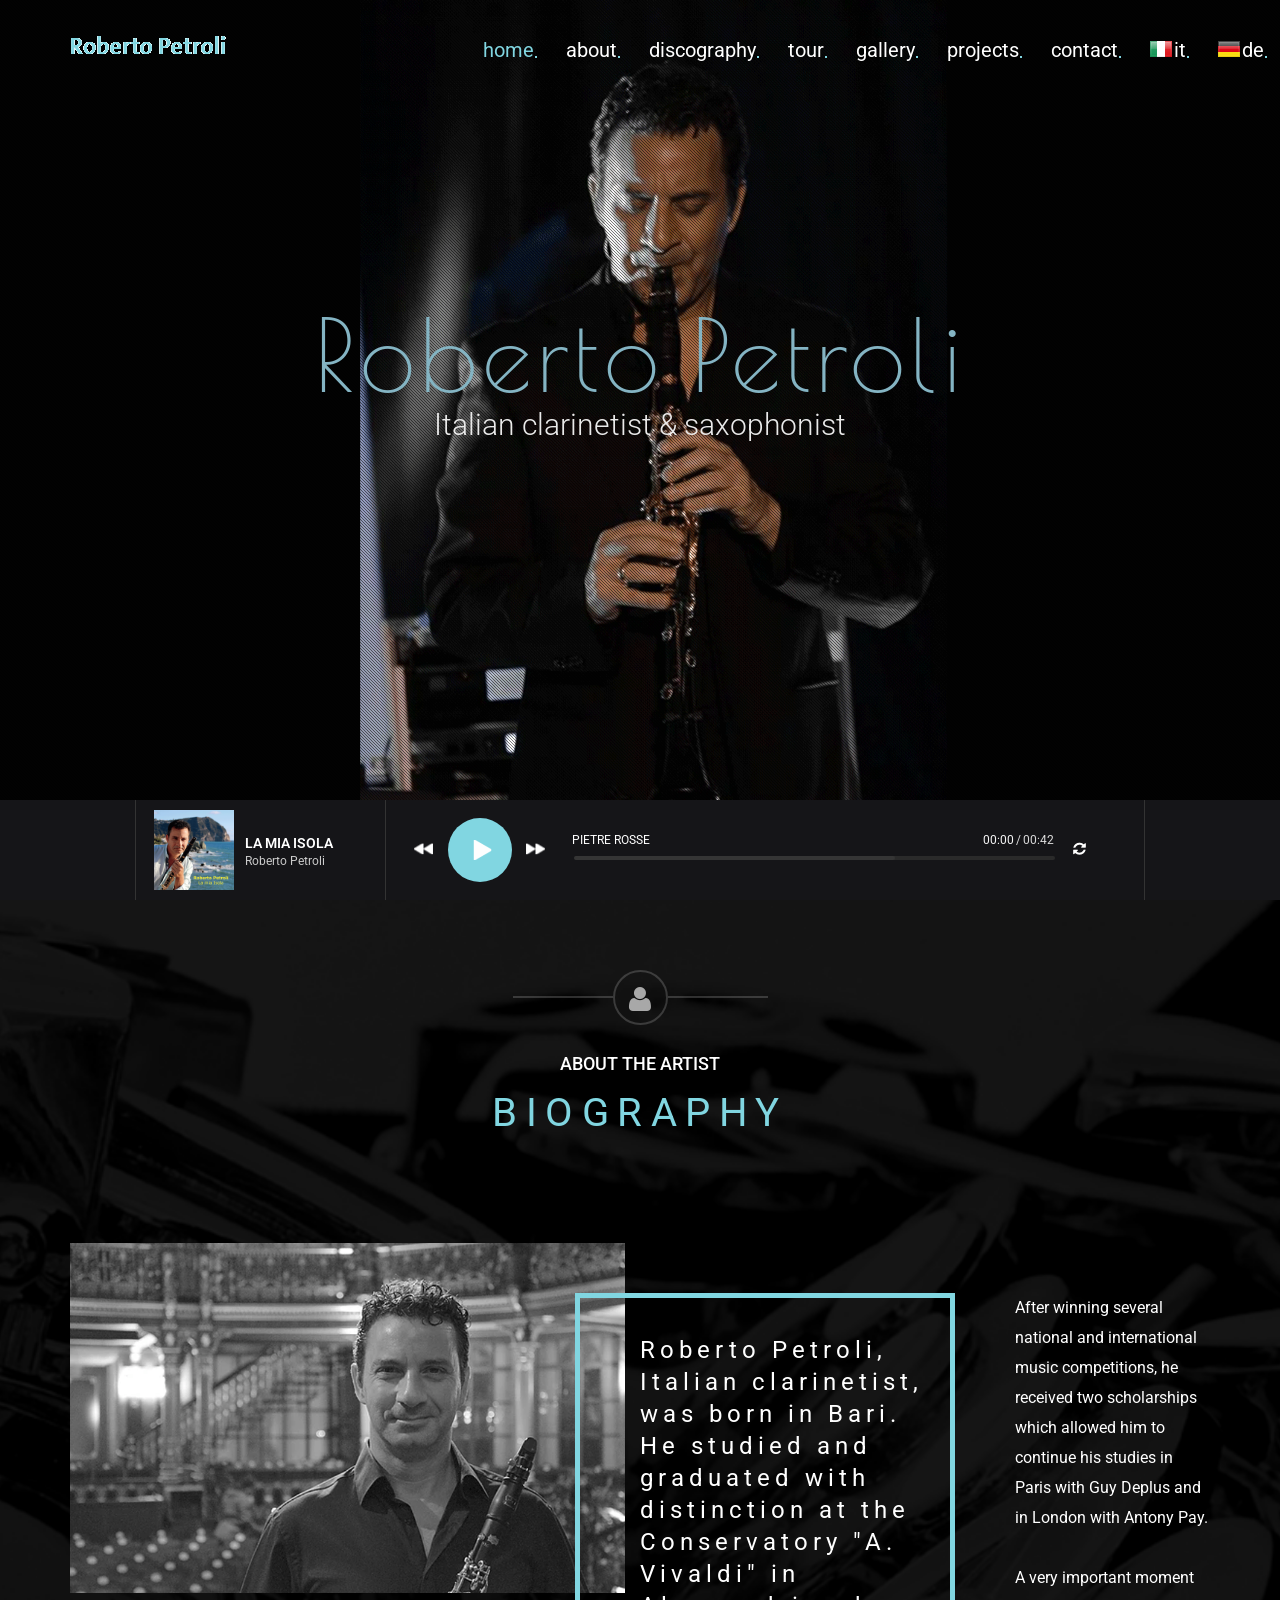
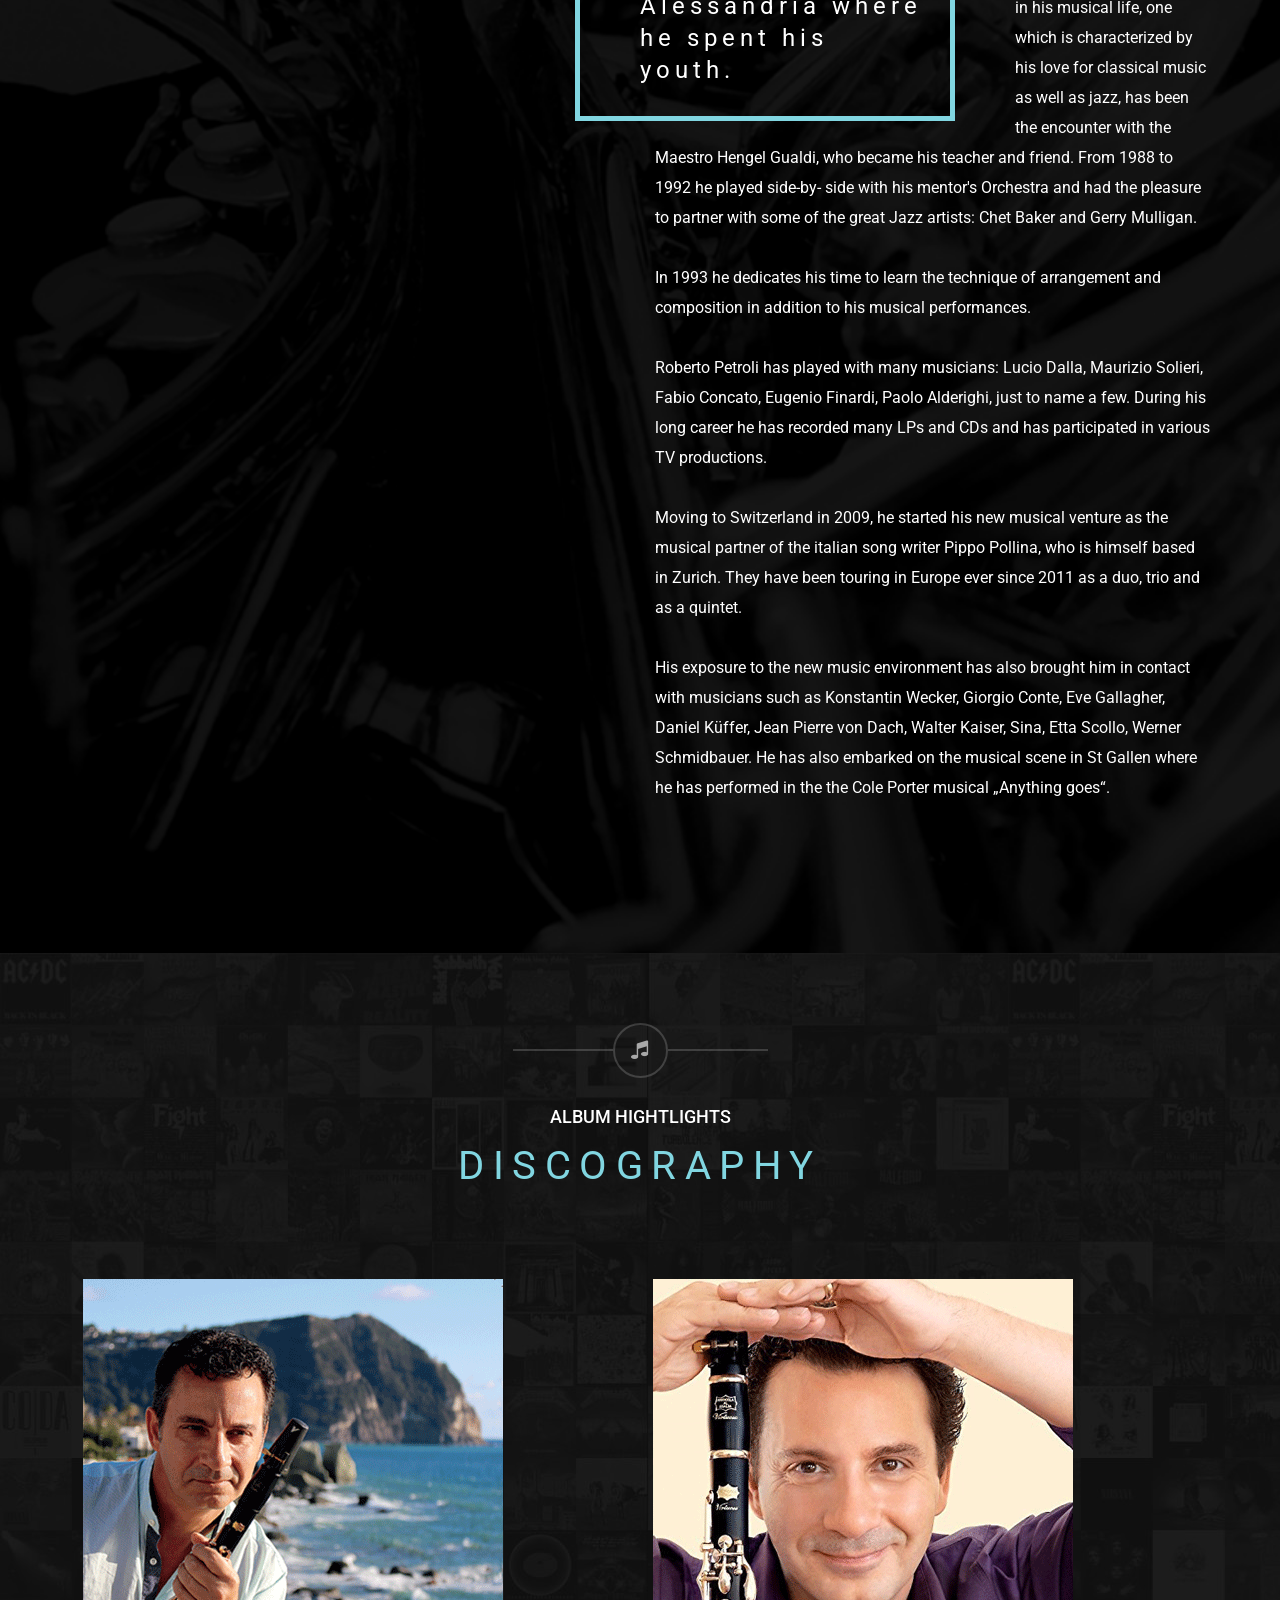
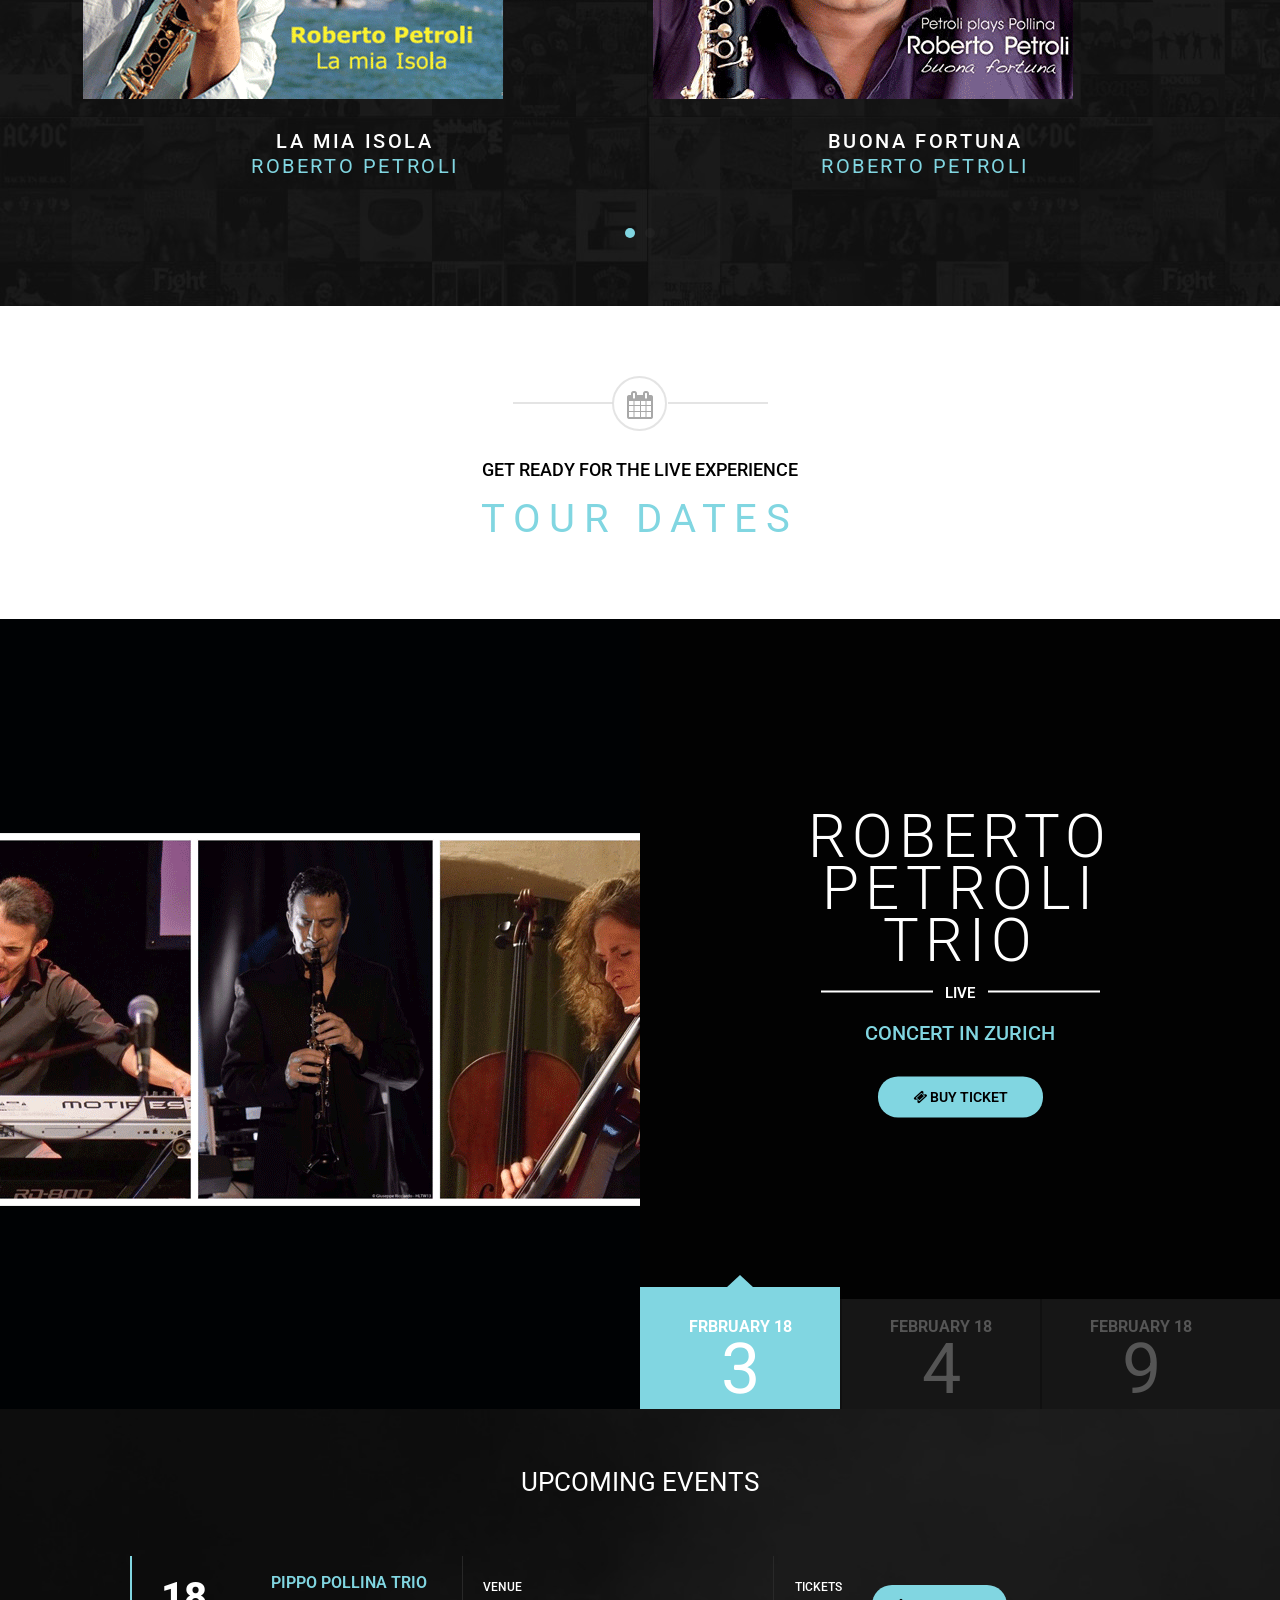
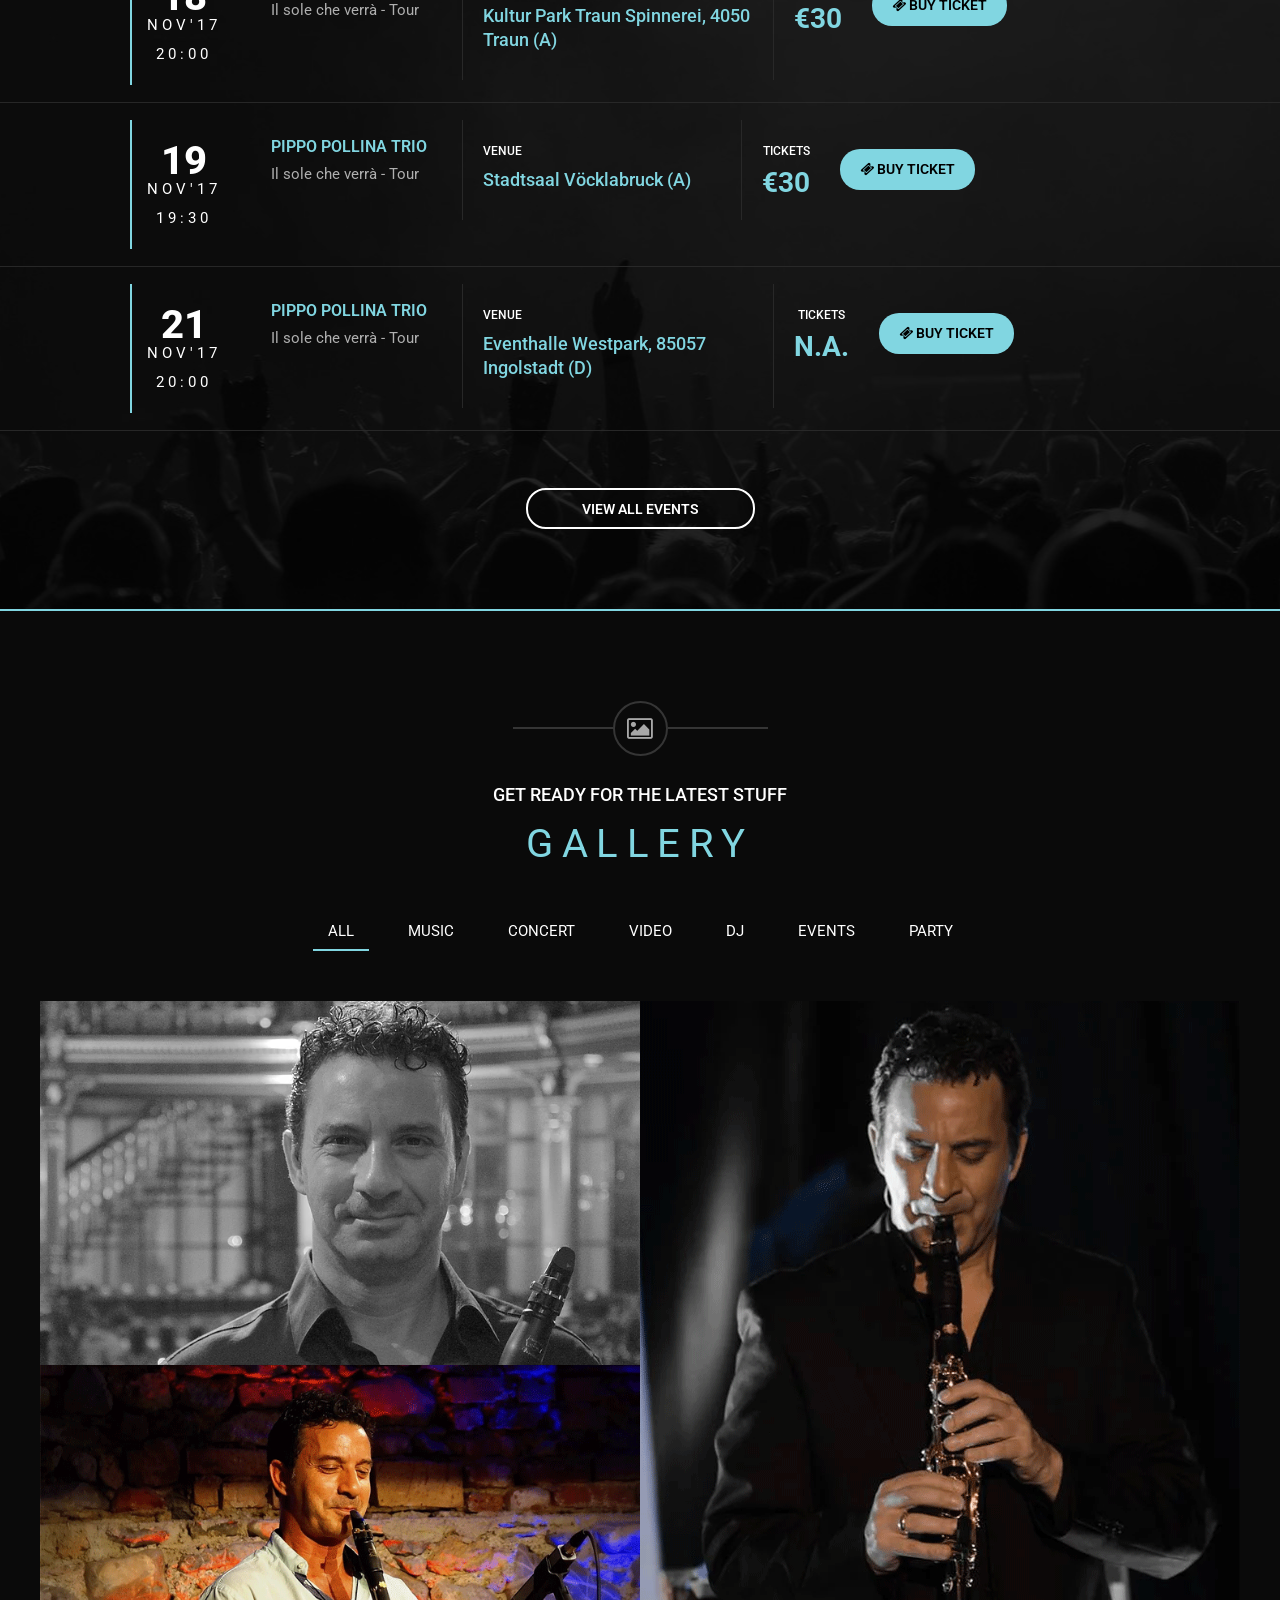
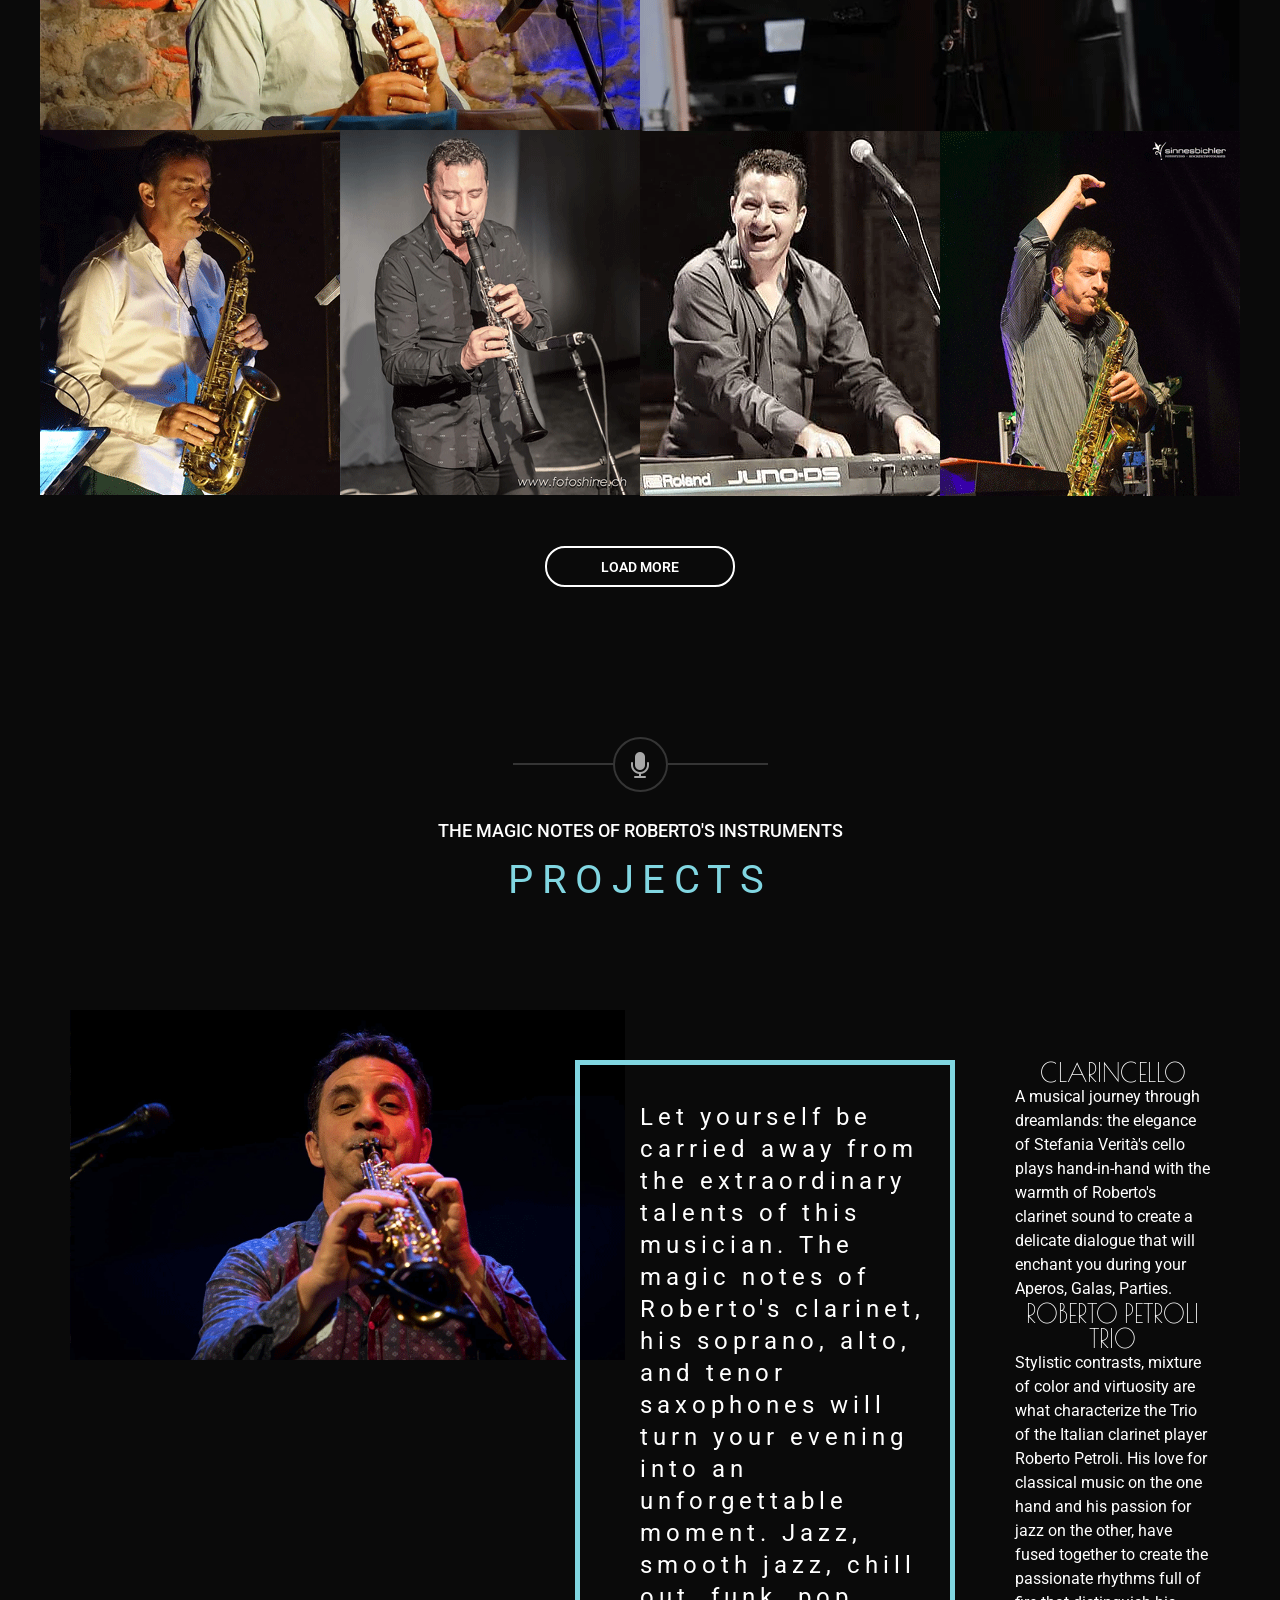
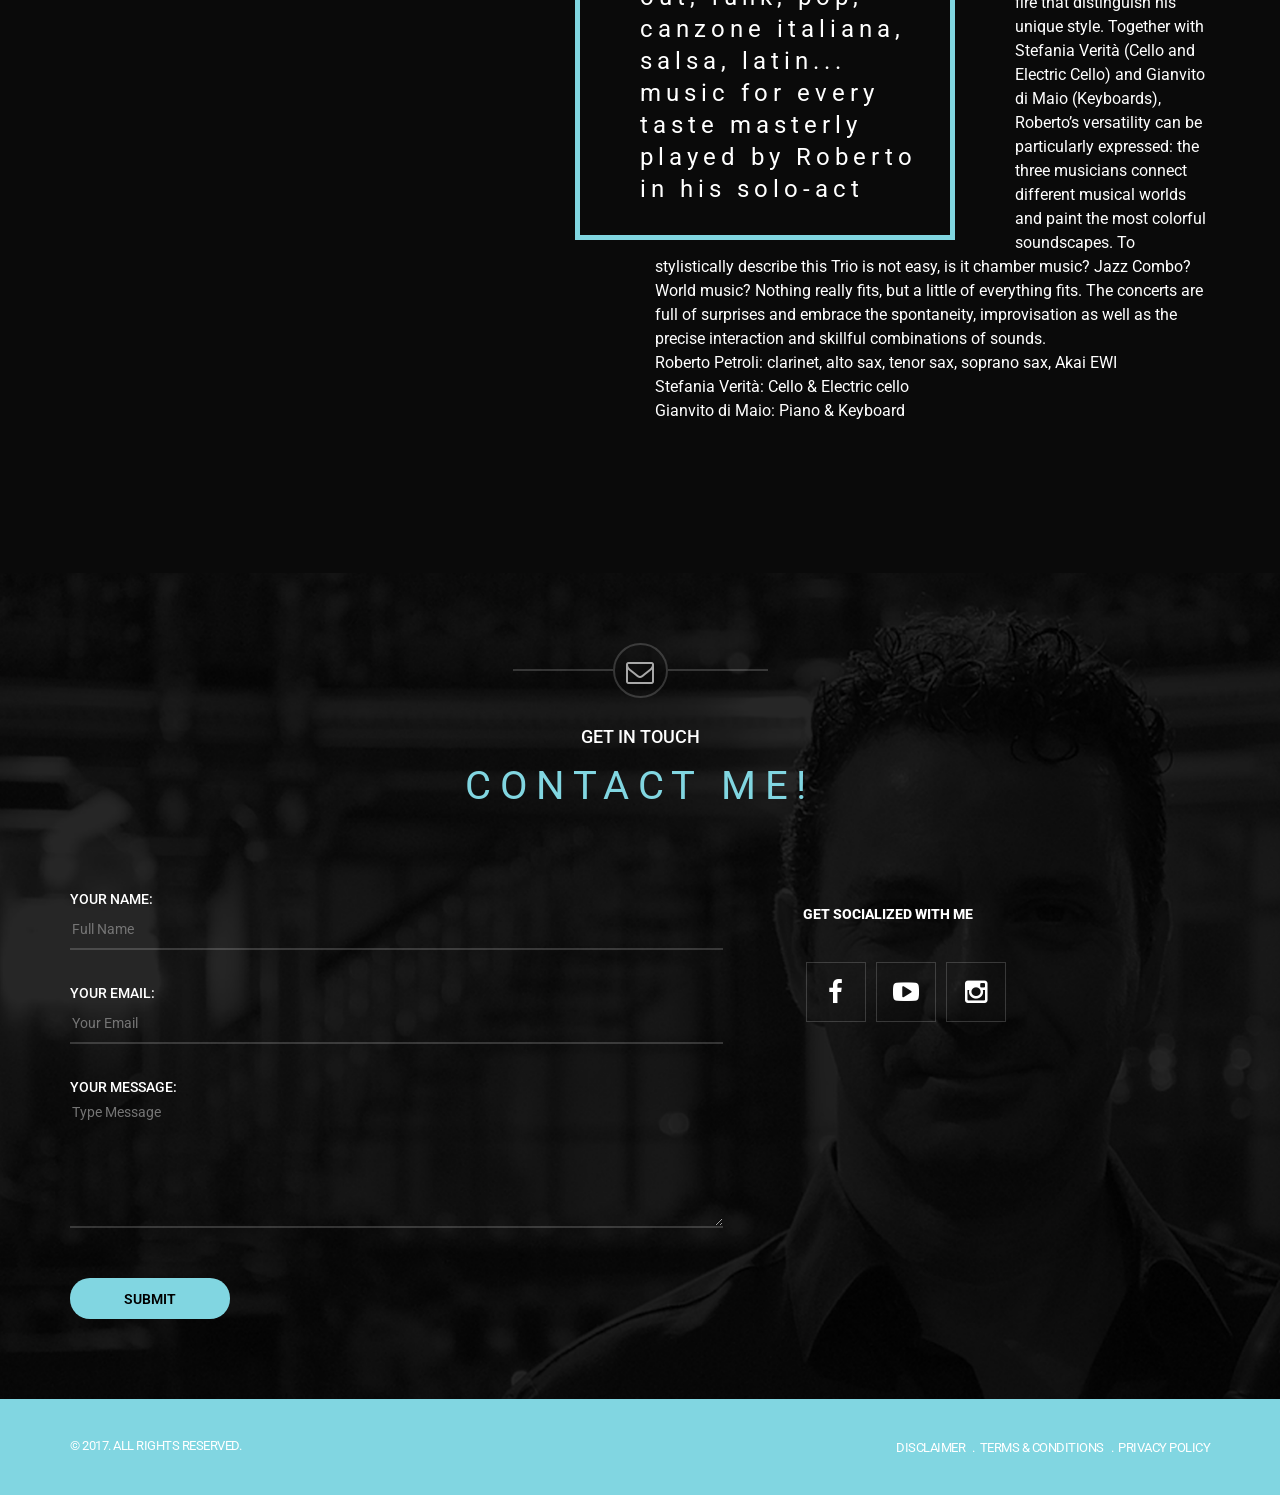
==== commit 0505e7b4: "links" ====
--- a/index.html
+++ b/index.html
@@ -88,8 +88,8 @@
 						<li><a href="#anchor05">Projects</a></li>
 						<!--<li><a href="shop.html">Shop</a></li>-->
 						<li><a href="#anchor06">Contact</a></li>
-						<li><a href="#anchor01"><span class="lang-sm lang-lbl" lang="it"></span></a></li>
-						<li><a href="#anchor01"><span class="lang-sm lang-lbl" lang="de"></span></a></li>
+						<li><a href="muziq/index_it.html"><span class="lang-sm lang-lbl" lang="it"></span></a></li>
+						<li><a href="muziq/index_de.html"><span class="lang-sm lang-lbl" lang="de"></span></a></li>
 
 					</ul>
 				</div>
--- a/styles/main.css
+++ b/styles/main.css
@@ -1393,9 +1393,9 @@
 }
 .primary-title {
     font-family : 'Poiret One', cursive;
-    font-weight: 300;
+    font-weight: 500;
     color: #84B4C3;
-    font-size: 50px;
+    font-size: 3em;
     line-height: 50px;
     letter-spacing: 5px;
 }
--- a/styles/languages.min.css
+++ b/styles/languages.min.css
@@ -1 +1 @@
-.lang-xs{background-position:0 -473px;min-width:14px;height:11px;min-height:11px;max-height:11px;background-repeat:no-repeat;display:inline-block;background-image:url(languages.png)}.lang-sm{background-position:0 -1172px;min-width:22px;height:16px;min-height:16px;max-height:16px;background-repeat:no-repeat;display:inline-block;background-image:url(languages.png)}.lang-lg{background-position:0 -2134px;min-width:30px;height:22px;min-height:22px;max-height:22px;background-repeat:no-repeat;display:inline-block;background-image:url(languages.png)}.lang-xs[lang=ar]{background-position:0 0}.lang-xs[lang=be]{background-position:0 -11px}.lang-xs[lang=bg]{background-position:0 -22px}.lang-xs[lang=cs]{background-position:0 -33px}.lang-xs[lang=da]{background-position:0 -44px}.lang-xs[lang=de]{background-position:0 -55px}.lang-xs[lang=el]{background-position:0 -66px}.lang-xs[lang=en]{background-position:0 -77px}.lang-xs[lang=es]{background-position:0 -88px}.lang-xs[lang=et]{background-position:0 -99px}.lang-xs[lang=fi]{background-position:0 -110px}.lang-xs[lang=fr]{background-position:0 -121px}.lang-xs[lang=ga]{background-position:0 -132px}.lang-xs[lang=hi]{background-position:0 -143px}.lang-xs[lang=hr]{background-position:0 -154px}.lang-xs[lang=hu]{background-position:0 -165px}.lang-xs[lang=in]{background-position:0 -176px}.lang-xs[lang=is]{background-position:0 -187px}.lang-xs[lang=it]{background-position:0 -198px}.lang-xs[lang=iw]{background-position:0 -209px}.lang-xs[lang=ja]{background-position:0 -220px}.lang-xs[lang=ko]{background-position:0 -231px}.lang-xs[lang=lt]{background-position:0 -242px}.lang-xs[lang=lv]{background-position:0 -253px}.lang-xs[lang=mk]{background-position:0 -264px}.lang-xs[lang=ms]{background-position:0 -275px}.lang-xs[lang=mt]{background-position:0 -286px}.lang-xs[lang=nl]{background-position:0 -297px}.lang-xs[lang=no]{background-position:0 -308px}.lang-xs[lang=pl]{background-position:0 -319px}.lang-xs[lang=pt]{background-position:0 -330px}.lang-xs[lang=ro]{background-position:0 -341px}.lang-xs[lang=ru]{background-position:0 -352px}.lang-xs[lang=sk]{background-position:0 -363px}.lang-xs[lang=sl]{background-position:0 -374px}.lang-xs[lang=sq]{background-position:0 -385px}.lang-xs[lang=sr]{background-position:0 -396px}.lang-xs[lang=sv]{background-position:0 -407px}.lang-xs[lang=th]{background-position:0 -418px}.lang-xs[lang=tr]{background-position:0 -429px}.lang-xs[lang=uk]{background-position:0 -440px}.lang-xs[lang=vi]{background-position:0 -451px}.lang-xs[lang=zh]{background-position:0 -462px}.lang-sm[lang=ar]{background-position:0 -484px}.lang-sm[lang=be]{background-position:0 -500px}.lang-sm[lang=bg]{background-position:0 -516px}.lang-sm[lang=cs]{background-position:0 -532px}.lang-sm[lang=da]{background-position:0 -548px}.lang-sm[lang=de]{background-position:0 -564px}.lang-sm[lang=el]{background-position:0 -580px}.lang-sm[lang=en]{background-position:0 -596px}.lang-sm[lang=es]{background-position:0 -612px}.lang-sm[lang=et]{background-position:0 -628px}.lang-sm[lang=fi]{background-position:0 -644px}.lang-sm[lang=fr]{background-position:0 -660px}.lang-sm[lang=ga]{background-position:0 -676px}.lang-sm[lang=hi]{background-position:0 -692px}.lang-sm[lang=hr]{background-position:0 -708px}.lang-sm[lang=hu]{background-position:0 -724px}.lang-sm[lang=in]{background-position:0 -740px}.lang-sm[lang=is]{background-position:0 -756px}.lang-sm[lang=it]{background-position:0 -772px}.lang-sm[lang=iw]{background-position:0 -788px}.lang-sm[lang=ja]{background-position:0 -804px}.lang-sm[lang=ko]{background-position:0 -820px}.lang-sm[lang=lt]{background-position:0 -836px}.lang-sm[lang=lv]{background-position:0 -852px}.lang-sm[lang=mk]{background-position:0 -868px}.lang-sm[lang=ms]{background-position:0 -884px}.lang-sm[lang=mt]{background-position:0 -900px}.lang-sm[lang=nl]{background-position:0 -916px}.lang-sm[lang=no]{background-position:0 -932px}.lang-sm[lang=pl]{background-position:0 -948px}.lang-sm[lang=pt]{background-position:0 -964px}.lang-sm[lang=ro]{background-position:0 -980px}.lang-sm[lang=ru]{background-position:0 -996px}.lang-sm[lang=sk]{background-position:0 -1012px}.lang-sm[lang=sl]{background-position:0 -1028px}.lang-sm[lang=sq]{background-position:0 -1044px}.lang-sm[lang=sr]{background-position:0 -1060px}.lang-sm[lang=sv]{background-position:0 -1076px}.lang-sm[lang=th]{background-position:0 -1092px}.lang-sm[lang=tr]{background-position:0 -1108px}.lang-sm[lang=uk]{background-position:0 -1124px}.lang-sm[lang=vi]{background-position:0 -1140px}.lang-sm[lang=zh]{background-position:0 -1156px}.lang-lg[lang=ar]{background-position:0 -1188px}.lang-lg[lang=be]{background-position:0 -1210px}.lang-lg[lang=bg]{background-position:0 -1232px}.lang-lg[lang=cs]{background-position:0 -1254px}.lang-lg[lang=da]{background-position:0 -1276px}.lang-lg[lang=de]{background-position:0 -1298px}.lang-lg[lang=el]{background-position:0 -1320px}.lang-lg[lang=en]{background-position:0 -1342px}.lang-lg[lang=es]{background-position:0 -1364px}.lang-lg[lang=et]{background-position:0 -1386px}.lang-lg[lang=fi]{background-position:0 -1408px}.lang-lg[lang=fr]{background-position:0 -1430px}.lang-lg[lang=ga]{background-position:0 -1452px}.lang-lg[lang=hi]{background-position:0 -1474px}.lang-lg[lang=hr]{background-position:0 -1496px}.lang-lg[lang=hu]{background-position:0 -1518px}.lang-lg[lang=in]{background-position:0 -1540px}.lang-lg[lang=is]{background-position:0 -1562px}.lang-lg[lang=it]{background-position:0 -1584px}.lang-lg[lang=iw]{background-position:0 -1606px}.lang-lg[lang=ja]{background-position:0 -1628px}.lang-lg[lang=ko]{background-position:0 -1650px}.lang-lg[lang=lt]{background-position:0 -1672px}.lang-lg[lang=lv]{background-position:0 -1694px}.lang-lg[lang=mk]{background-position:0 -1716px}.lang-lg[lang=ms]{background-position:0 -1738px}.lang-lg[lang=mt]{background-position:0 -1760px}.lang-lg[lang=nl]{background-position:0 -1782px}.lang-lg[lang=no]{background-position:0 -1804px}.lang-lg[lang=pl]{background-position:0 -1826px}.lang-lg[lang=pt]{background-position:0 -1848px}.lang-lg[lang=ro]{background-position:0 -1870px}.lang-lg[lang=ru]{background-position:0 -1892px}.lang-lg[lang=sk]{background-position:0 -1914px}.lang-lg[lang=sl]{background-position:0 -1936px}.lang-lg[lang=sq]{background-position:0 -1958px}.lang-lg[lang=sr]{background-position:0 -1980px}.lang-lg[lang=sv]{background-position:0 -2002px}.lang-lg[lang=th]{background-position:0 -2024px}.lang-lg[lang=tr]{background-position:0 -2046px}.lang-lg[lang=uk]{background-position:0 -2068px}.lang-lg[lang=vi]{background-position:0 -2090px}.lang-lg[lang=zh]{background-position:0 -2112px}.lang-lbl-en:after,.lang-lbl-full:after,.lang-lbl:after{content:"Unknown language"}.lang-lbl[lang=ar]:after{content:"\000627\000644\000639\000631\000628\00064A\000629"}.lang-lbl[lang=be]:after{content:"\000411\000435\00043B\000430\000440\000443\000441\00043A\000456"}.lang-lbl[lang=bg]:after{content:"\000411\00044A\00043B\000433\000430\000440\000441\00043A\000438"}.lang-lbl[lang=cs]:after{content:"\00010Ce\000161tina"}.lang-lbl[lang=da]:after{content:"Dansk"}.lang-lbl[lang=de]:after{content:"DE"}.lang-lbl[lang=el]:after{content:"\000395\0003BB\0003BB\0003B7\0003BD\0003B9\0003BA\0003AC"}.lang-lbl[lang=en]:after{content:"English"}.lang-lbl[lang=es]:after{content:"Espa\0000F1ol"}.lang-lbl[lang=et]:after{content:"Eesti"}.lang-lbl[lang=fi]:after{content:"Suomi"}.lang-lbl[lang=fr]:after{content:"Fran\0000E7ais"}.lang-lbl[lang=ga]:after{content:"Gaeilge"}.lang-lbl[lang=hi]:after{content:"\000939\00093F\000902\000926\000940"}.lang-lbl[lang=hr]:after{content:"Hrvatski"}.lang-lbl[lang=hu]:after{content:"Magyar"}.lang-lbl[lang=in]:after{content:"Bahasa\000020indonesia"}.lang-lbl[lang=is]:after{content:"\0000CDslenska"}.lang-lbl[lang=it]:after{content:"IT"}.lang-lbl[lang=iw]:after{content:"\0005E2\0005D1\0005E8\0005D9\0005EA"}.lang-lbl[lang=ja]:after{content:"\0065E5\00672C\008A9E"}.lang-lbl[lang=ko]:after{content:"\00D55C\00AD6D\00C5B4"}.lang-lbl[lang=lt]:after{content:"Lietuvi\000173"}.lang-lbl[lang=lv]:after{content:"Latvie\000161u"}.lang-lbl[lang=mk]:after{content:"\00041C\000430\00043A\000435\000434\00043E\00043D\000441\00043A\000438"}.lang-lbl[lang=ms]:after{content:"Bahasa\000020melayu"}.lang-lbl[lang=mt]:after{content:"Malti"}.lang-lbl[lang=nl]:after{content:"Nederlands"}.lang-lbl[lang=no]:after{content:"Norsk"}.lang-lbl[lang=pl]:after{content:"Polski"}.lang-lbl[lang=pt]:after{content:"Portugu\0000EAs"}.lang-lbl[lang=ro]:after{content:"Rom\0000E2n\000103"}.lang-lbl[lang=ru]:after{content:"\000420\000443\000441\000441\00043A\000438\000439"}.lang-lbl[lang=sk]:after{content:"Sloven\00010Dina"}.lang-lbl[lang=sl]:after{content:"Sloven\000161\00010Dina"}.lang-lbl[lang=sq]:after{content:"Shqipe"}.lang-lbl[lang=sr]:after{content:"\000421\000440\00043F\000441\00043A\000438"}.lang-lbl[lang=sv]:after{content:"Svenska"}.lang-lbl[lang=th]:after{content:"\000E44\000E17\000E22"}.lang-lbl[lang=tr]:after{content:"T\0000FCrk\0000E7e"}.lang-lbl[lang=uk]:after{content:"\000423\00043A\000440\000430\000457\00043D\000441\00044C\00043A\000430"}.lang-lbl[lang=vi]:after{content:"Ti\001EBFng\000020vi\001EC7t"}.lang-lbl[lang=zh]:after{content:"\004E2D\006587"}.lang-lbl-en[lang=ar]:after{content:"Arabic"}.lang-lbl-en[lang=be]:after{content:"Belarusian"}.lang-lbl-en[lang=bg]:after{content:"Bulgarian"}.lang-lbl-en[lang=cs]:after{content:"Czech"}.lang-lbl-en[lang=da]:after{content:"Danish"}.lang-lbl-en[lang=de]:after{content:"German"}.lang-lbl-en[lang=el]:after{content:"Greek"}.lang-lbl-en[lang=en]:after{content:"English"}.lang-lbl-en[lang=es]:after{content:"Spanish"}.lang-lbl-en[lang=et]:after{content:"Estonian"}.lang-lbl-en[lang=fi]:after{content:"Finnish"}.lang-lbl-en[lang=fr]:after{content:"French"}.lang-lbl-en[lang=ga]:after{content:"Irish"}.lang-lbl-en[lang=hi]:after{content:"Hindi"}.lang-lbl-en[lang=hr]:after{content:"Croatian"}.lang-lbl-en[lang=hu]:after{content:"Hungarian"}.lang-lbl-en[lang=in]:after{content:"Indonesian"}.lang-lbl-en[lang=is]:after{content:"Icelandic"}.lang-lbl-en[lang=it]:after{content:"Italian"}.lang-lbl-en[lang=iw]:after{content:"Hebrew"}.lang-lbl-en[lang=ja]:after{content:"Japanese"}.lang-lbl-en[lang=ko]:after{content:"Korean"}.lang-lbl-en[lang=lt]:after{content:"Lithuanian"}.lang-lbl-en[lang=lv]:after{content:"Latvian"}.lang-lbl-en[lang=mk]:after{content:"Macedonian"}.lang-lbl-en[lang=ms]:after{content:"Malay"}.lang-lbl-en[lang=mt]:after{content:"Maltese"}.lang-lbl-en[lang=nl]:after{content:"Dutch"}.lang-lbl-en[lang=no]:after{content:"Norwegian"}.lang-lbl-en[lang=pl]:after{content:"Polish"}.lang-lbl-en[lang=pt]:after{content:"Portuguese"}.lang-lbl-en[lang=ro]:after{content:"Romanian"}.lang-lbl-en[lang=ru]:after{content:"Russian"}.lang-lbl-en[lang=sk]:after{content:"Slovak"}.lang-lbl-en[lang=sl]:after{content:"Slovenian"}.lang-lbl-en[lang=sq]:after{content:"Albanian"}.lang-lbl-en[lang=sr]:after{content:"Serbian"}.lang-lbl-en[lang=sv]:after{content:"Swedish"}.lang-lbl-en[lang=th]:after{content:"Thai"}.lang-lbl-en[lang=tr]:after{content:"Turkish"}.lang-lbl-en[lang=uk]:after{content:"Ukrainian"}.lang-lbl-en[lang=vi]:after{content:"Vietnamese"}.lang-lbl-en[lang=zh]:after{content:"Chinese"}.lang-lbl-full[lang=ar]:after{content:"\000627\000644\000639\000631\000628\00064A\000629\0000A0/\0000A0Arabic"}.lang-lbl-full[lang=be]:after{content:"\000411\000435\00043B\000430\000440\000443\000441\00043A\000456\0000A0/\0000A0Belarusian"}.lang-lbl-full[lang=bg]:after{content:"\000411\00044A\00043B\000433\000430\000440\000441\00043A\000438\0000A0/\0000A0Bulgarian"}.lang-lbl-full[lang=cs]:after{content:"\00010Ce\000161tina\0000A0/\0000A0Czech"}.lang-lbl-full[lang=da]:after{content:"Dansk\0000A0/\0000A0Danish"}.lang-lbl-full[lang=de]:after{content:"Deutsch\0000A0/\0000A0German"}.lang-lbl-full[lang=el]:after{content:"\000395\0003BB\0003BB\0003B7\0003BD\0003B9\0003BA\0003AC\0000A0/\0000A0Greek"}.lang-lbl-full[lang=en]:after{content:"English\0000A0/\0000A0English"}.lang-lbl-full[lang=es]:after{content:"Espa\0000F1ol\0000A0/\0000A0Spanish"}.lang-lbl-full[lang=et]:after{content:"Eesti\0000A0/\0000A0Estonian"}.lang-lbl-full[lang=fi]:after{content:"Suomi\0000A0/\0000A0Finnish"}.lang-lbl-full[lang=fr]:after{content:"Fran\0000E7ais\0000A0/\0000A0French"}.lang-lbl-full[lang=ga]:after{content:"Gaeilge\0000A0/\0000A0Irish"}.lang-lbl-full[lang=hi]:after{content:"\000939\00093F\000902\000926\000940\0000A0/\0000A0Hindi"}.lang-lbl-full[lang=hr]:after{content:"Hrvatski\0000A0/\0000A0Croatian"}.lang-lbl-full[lang=hu]:after{content:"Magyar\0000A0/\0000A0Hungarian"}.lang-lbl-full[lang=in]:after{content:"Bahasa\000020indonesia\0000A0/\0000A0Indonesian"}.lang-lbl-full[lang=is]:after{content:"\0000CDslenska\0000A0/\0000A0Icelandic"}.lang-lbl-full[lang=it]:after{content:"Italiano\0000A0/\0000A0Italian"}.lang-lbl-full[lang=iw]:after{content:"\0005E2\0005D1\0005E8\0005D9\0005EA\0000A0/\0000A0Hebrew"}.lang-lbl-full[lang=ja]:after{content:"\0065E5\00672C\008A9E\0000A0/\0000A0Japanese"}.lang-lbl-full[lang=ko]:after{content:"\00D55C\00AD6D\00C5B4\0000A0/\0000A0Korean"}.lang-lbl-full[lang=lt]:after{content:"Lietuvi\000173\0000A0/\0000A0Lithuanian"}.lang-lbl-full[lang=lv]:after{content:"Latvie\000161u\0000A0/\0000A0Latvian"}.lang-lbl-full[lang=mk]:after{content:"\00041C\000430\00043A\000435\000434\00043E\00043D\000441\00043A\000438\0000A0/\0000A0Macedonian"}.lang-lbl-full[lang=ms]:after{content:"Bahasa\000020melayu\0000A0/\0000A0Malay"}.lang-lbl-full[lang=mt]:after{content:"Malti\0000A0/\0000A0Maltese"}.lang-lbl-full[lang=nl]:after{content:"Nederlands\0000A0/\0000A0Dutch"}.lang-lbl-full[lang=no]:after{content:"Norsk\0000A0/\0000A0Norwegian"}.lang-lbl-full[lang=pl]:after{content:"Polski\0000A0/\0000A0Polish"}.lang-lbl-full[lang=pt]:after{content:"Portugu\0000EAs\0000A0/\0000A0Portuguese"}.lang-lbl-full[lang=ro]:after{content:"Rom\0000E2n\000103\0000A0/\0000A0Romanian"}.lang-lbl-full[lang=ru]:after{content:"\000420\000443\000441\000441\00043A\000438\000439\0000A0/\0000A0Russian"}.lang-lbl-full[lang=sk]:after{content:"Sloven\00010Dina\0000A0/\0000A0Slovak"}.lang-lbl-full[lang=sl]:after{content:"Sloven\000161\00010Dina\0000A0/\0000A0Slovenian"}.lang-lbl-full[lang=sq]:after{content:"Shqipe\0000A0/\0000A0Albanian"}.lang-lbl-full[lang=sr]:after{content:"\000421\000440\00043F\000441\00043A\000438\0000A0/\0000A0Serbian"}.lang-lbl-full[lang=sv]:after{content:"Svenska\0000A0/\0000A0Swedish"}.lang-lbl-full[lang=th]:after{content:"\000E44\000E17\000E22\0000A0/\0000A0Thai"}.lang-lbl-full[lang=tr]:after{content:"T\0000FCrk\0000E7e\0000A0/\0000A0Turkish"}.lang-lbl-full[lang=uk]:after{content:"\000423\00043A\000440\000430\000457\00043D\000441\00044C\00043A\000430\0000A0/\0000A0Ukrainian"}.lang-lbl-full[lang=vi]:after{content:"Ti\001EBFng\000020vi\001EC7t\0000A0/\0000A0Vietnamese"}.lang-lbl-full[lang=zh]:after{content:"\004E2D\006587\0000A0/\0000A0Chinese"}.lang-lg:before,.lang-sm:before,.lang-xs:before{content:'\0000A0'}.lang-xs.lang-lbl,.lang-xs.lang-lbl-en,.lang-xs.lang-lbl-full{padding-left:16px}.lang-sm.lang-lbl,.lang-sm.lang-lbl-en,.lang-sm.lang-lbl-full{padding-left:24px}.lang-lg.lang-lbl,.lang-lg.lang-lbl-en,.lang-lg.lang-lbl-full{padding-left:32px}.lang-lg.lang-lbl-en:before,.lang-lg.lang-lbl-full:before,.lang-lg.lang-lbl:before,.lang-sm.lang-lbl-en:before,.lang-sm.lang-lbl-full:before,.lang-sm.lang-lbl:before,.lang-xs.lang-lbl-en:before,.lang-xs.lang-lbl-full:before,.lang-xs.lang-lbl:before{content:''}.lang-lg,.lang-lg:after{top:0;position:relative}.lang-sm{top:1px;position:relative}.lang-sm:after{top:-1px;position:relative}.lang-xs{top:4px;position:relative}.lang-xs:after{top:-4px;position:relative}.lead>.lang-lg{top:2px}.lead>.lang-lg:after{top:-2px}.lead>.lang-sm{top:6px}.lead>.lang-sm:after{top:-6px}.lead>.lang-xs{top:8px}.lead>.lang-xs:after{top:-8px}small>.lang-sm{top:-1px}small>.lang-sm:after{top:1px}small>.lang-xs{top:2px}small>.lang-xs:after{top:-2px}h1>.lang-lg{top:9px}h1>.lang-lg:after{top:-9px}h1>.lang-sm{top:12px}h1>.lang-sm:after{top:-12px}h1>.lang-xs{top:14px}h1>.lang-xs:after{top:-14px}h2>.lang-lg{top:5px}h2>.lang-lg:after{top:-5px}h2>.lang-sm{top:8px}h2>.lang-sm:after{top:-8px}h2>.lang-xs{top:10px}h2>.lang-xs:after{top:-10px}h3>.lang-lg{top:1px}h3>.lang-lg:after{top:-1px}h3>.lang-sm{top:5px}h3>.lang-sm:after{top:-5px}h3>.lang-xs{top:8px}h3>.lang-xs:after{top:-8px}h4>.lang-lg{top:-1px}h4>.lang-lg:after,h4>.lang-sm{top:1px}h4>.lang-sm:after{top:-1px}h4>.lang-xs{top:4px}h4>.lang-xs:after{top:-4px}h5>.lang-sm,h5>.lang-sm:after{top:0}h5>.lang-xs{top:2px}h5>.lang-xs:after{top:-2px}h6>.lang-sm,h6>.lang-sm:after{top:0}h6>.lang-xs{top:1px}h6>.lang-xs:after{top:-1px}.btn>.lang-sm{top:2px}.btn>.lang-sm:after{top:-2px}.btn>.lang-xs{top:4px}.btn>.lang-xs:after{top:-4px}.btn.btn-xs>.lang-sm,.btn.btn-xs>.lang-sm:after{top:0}.btn.btn-xs>.lang-xs{top:3px}.btn.btn-xs>.lang-xs:after{top:-3px}.btn.btn-sm>.lang-sm,.btn.btn-sm>.lang-sm:after{top:0}.btn.btn-sm>.lang-xs{top:3px}.btn.btn-sm>.lang-xs:after{top:-3px}.btn.btn-lg>.lang-lg{top:1px}.btn.btn-lg>.lang-lg:after{top:-1px}.btn.btn-lg>.lang-sm{top:3px}.btn.btn-lg>.lang-sm:after{top:-3px}.btn.btn-lg>.lang-xs{top:6px}.btn.btn-lg>.lang-xs:after{top:-6px}+.lang-xs{background-position:0 -473px;min-width:14px;height:11px;min-height:11px;max-height:11px;background-repeat:no-repeat;display:inline-block;background-image:url(languages.png)}.lang-sm{background-position:0 -1172px;min-width:22px;height:16px;min-height:16px;max-height:16px;background-repeat:no-repeat;display:inline-block;background-image:url(languages.png)}.lang-lg{background-position:0 -2134px;min-width:30px;height:22px;min-height:22px;max-height:22px;background-repeat:no-repeat;display:inline-block;background-image:url(languages.png)}.lang-xs[lang=ar]{background-position:0 0}.lang-xs[lang=be]{background-position:0 -11px}.lang-xs[lang=bg]{background-position:0 -22px}.lang-xs[lang=cs]{background-position:0 -33px}.lang-xs[lang=da]{background-position:0 -44px}.lang-xs[lang=de]{background-position:0 -55px}.lang-xs[lang=el]{background-position:0 -66px}.lang-xs[lang=en]{background-position:0 -77px}.lang-xs[lang=es]{background-position:0 -88px}.lang-xs[lang=et]{background-position:0 -99px}.lang-xs[lang=fi]{background-position:0 -110px}.lang-xs[lang=fr]{background-position:0 -121px}.lang-xs[lang=ga]{background-position:0 -132px}.lang-xs[lang=hi]{background-position:0 -143px}.lang-xs[lang=hr]{background-position:0 -154px}.lang-xs[lang=hu]{background-position:0 -165px}.lang-xs[lang=in]{background-position:0 -176px}.lang-xs[lang=is]{background-position:0 -187px}.lang-xs[lang=it]{background-position:0 -198px}.lang-xs[lang=iw]{background-position:0 -209px}.lang-xs[lang=ja]{background-position:0 -220px}.lang-xs[lang=ko]{background-position:0 -231px}.lang-xs[lang=lt]{background-position:0 -242px}.lang-xs[lang=lv]{background-position:0 -253px}.lang-xs[lang=mk]{background-position:0 -264px}.lang-xs[lang=ms]{background-position:0 -275px}.lang-xs[lang=mt]{background-position:0 -286px}.lang-xs[lang=nl]{background-position:0 -297px}.lang-xs[lang=no]{background-position:0 -308px}.lang-xs[lang=pl]{background-position:0 -319px}.lang-xs[lang=pt]{background-position:0 -330px}.lang-xs[lang=ro]{background-position:0 -341px}.lang-xs[lang=ru]{background-position:0 -352px}.lang-xs[lang=sk]{background-position:0 -363px}.lang-xs[lang=sl]{background-position:0 -374px}.lang-xs[lang=sq]{background-position:0 -385px}.lang-xs[lang=sr]{background-position:0 -396px}.lang-xs[lang=sv]{background-position:0 -407px}.lang-xs[lang=th]{background-position:0 -418px}.lang-xs[lang=tr]{background-position:0 -429px}.lang-xs[lang=uk]{background-position:0 -440px}.lang-xs[lang=vi]{background-position:0 -451px}.lang-xs[lang=zh]{background-position:0 -462px}.lang-sm[lang=ar]{background-position:0 -484px}.lang-sm[lang=be]{background-position:0 -500px}.lang-sm[lang=bg]{background-position:0 -516px}.lang-sm[lang=cs]{background-position:0 -532px}.lang-sm[lang=da]{background-position:0 -548px}.lang-sm[lang=de]{background-position:0 -564px}.lang-sm[lang=el]{background-position:0 -580px}.lang-sm[lang=en]{background-position:0 -596px}.lang-sm[lang=es]{background-position:0 -612px}.lang-sm[lang=et]{background-position:0 -628px}.lang-sm[lang=fi]{background-position:0 -644px}.lang-sm[lang=fr]{background-position:0 -660px}.lang-sm[lang=ga]{background-position:0 -676px}.lang-sm[lang=hi]{background-position:0 -692px}.lang-sm[lang=hr]{background-position:0 -708px}.lang-sm[lang=hu]{background-position:0 -724px}.lang-sm[lang=in]{background-position:0 -740px}.lang-sm[lang=is]{background-position:0 -756px}.lang-sm[lang=it]{background-position:0 -772px}.lang-sm[lang=iw]{background-position:0 -788px}.lang-sm[lang=ja]{background-position:0 -804px}.lang-sm[lang=ko]{background-position:0 -820px}.lang-sm[lang=lt]{background-position:0 -836px}.lang-sm[lang=lv]{background-position:0 -852px}.lang-sm[lang=mk]{background-position:0 -868px}.lang-sm[lang=ms]{background-position:0 -884px}.lang-sm[lang=mt]{background-position:0 -900px}.lang-sm[lang=nl]{background-position:0 -916px}.lang-sm[lang=no]{background-position:0 -932px}.lang-sm[lang=pl]{background-position:0 -948px}.lang-sm[lang=pt]{background-position:0 -964px}.lang-sm[lang=ro]{background-position:0 -980px}.lang-sm[lang=ru]{background-position:0 -996px}.lang-sm[lang=sk]{background-position:0 -1012px}.lang-sm[lang=sl]{background-position:0 -1028px}.lang-sm[lang=sq]{background-position:0 -1044px}.lang-sm[lang=sr]{background-position:0 -1060px}.lang-sm[lang=sv]{background-position:0 -1076px}.lang-sm[lang=th]{background-position:0 -1092px}.lang-sm[lang=tr]{background-position:0 -1108px}.lang-sm[lang=uk]{background-position:0 -1124px}.lang-sm[lang=vi]{background-position:0 -1140px}.lang-sm[lang=zh]{background-position:0 -1156px}.lang-lg[lang=ar]{background-position:0 -1188px}.lang-lg[lang=be]{background-position:0 -1210px}.lang-lg[lang=bg]{background-position:0 -1232px}.lang-lg[lang=cs]{background-position:0 -1254px}.lang-lg[lang=da]{background-position:0 -1276px}.lang-lg[lang=de]{background-position:0 -1298px}.lang-lg[lang=el]{background-position:0 -1320px}.lang-lg[lang=en]{background-position:0 -1342px}.lang-lg[lang=es]{background-position:0 -1364px}.lang-lg[lang=et]{background-position:0 -1386px}.lang-lg[lang=fi]{background-position:0 -1408px}.lang-lg[lang=fr]{background-position:0 -1430px}.lang-lg[lang=ga]{background-position:0 -1452px}.lang-lg[lang=hi]{background-position:0 -1474px}.lang-lg[lang=hr]{background-position:0 -1496px}.lang-lg[lang=hu]{background-position:0 -1518px}.lang-lg[lang=in]{background-position:0 -1540px}.lang-lg[lang=is]{background-position:0 -1562px}.lang-lg[lang=it]{background-position:0 -1584px}.lang-lg[lang=iw]{background-position:0 -1606px}.lang-lg[lang=ja]{background-position:0 -1628px}.lang-lg[lang=ko]{background-position:0 -1650px}.lang-lg[lang=lt]{background-position:0 -1672px}.lang-lg[lang=lv]{background-position:0 -1694px}.lang-lg[lang=mk]{background-position:0 -1716px}.lang-lg[lang=ms]{background-position:0 -1738px}.lang-lg[lang=mt]{background-position:0 -1760px}.lang-lg[lang=nl]{background-position:0 -1782px}.lang-lg[lang=no]{background-position:0 -1804px}.lang-lg[lang=pl]{background-position:0 -1826px}.lang-lg[lang=pt]{background-position:0 -1848px}.lang-lg[lang=ro]{background-position:0 -1870px}.lang-lg[lang=ru]{background-position:0 -1892px}.lang-lg[lang=sk]{background-position:0 -1914px}.lang-lg[lang=sl]{background-position:0 -1936px}.lang-lg[lang=sq]{background-position:0 -1958px}.lang-lg[lang=sr]{background-position:0 -1980px}.lang-lg[lang=sv]{background-position:0 -2002px}.lang-lg[lang=th]{background-position:0 -2024px}.lang-lg[lang=tr]{background-position:0 -2046px}.lang-lg[lang=uk]{background-position:0 -2068px}.lang-lg[lang=vi]{background-position:0 -2090px}.lang-lg[lang=zh]{background-position:0 -2112px}.lang-lbl-en:after,.lang-lbl-full:after,.lang-lbl:after{content:"Unknown language"}.lang-lbl[lang=ar]:after{content:"\000627\000644\000639\000631\000628\00064A\000629"}.lang-lbl[lang=be]:after{content:"\000411\000435\00043B\000430\000440\000443\000441\00043A\000456"}.lang-lbl[lang=bg]:after{content:"\000411\00044A\00043B\000433\000430\000440\000441\00043A\000438"}.lang-lbl[lang=cs]:after{content:"\00010Ce\000161tina"}.lang-lbl[lang=da]:after{content:"Dansk"}.lang-lbl[lang=de]:after{content:"DE"}.lang-lbl[lang=el]:after{content:"\000395\0003BB\0003BB\0003B7\0003BD\0003B9\0003BA\0003AC"}.lang-lbl[lang=en]:after{content:"EN"}.lang-lbl[lang=es]:after{content:"Espa\0000F1ol"}.lang-lbl[lang=et]:after{content:"Eesti"}.lang-lbl[lang=fi]:after{content:"Suomi"}.lang-lbl[lang=fr]:after{content:"Fran\0000E7ais"}.lang-lbl[lang=ga]:after{content:"Gaeilge"}.lang-lbl[lang=hi]:after{content:"\000939\00093F\000902\000926\000940"}.lang-lbl[lang=hr]:after{content:"Hrvatski"}.lang-lbl[lang=hu]:after{content:"Magyar"}.lang-lbl[lang=in]:after{content:"Bahasa\000020indonesia"}.lang-lbl[lang=is]:after{content:"\0000CDslenska"}.lang-lbl[lang=it]:after{content:"IT"}.lang-lbl[lang=iw]:after{content:"\0005E2\0005D1\0005E8\0005D9\0005EA"}.lang-lbl[lang=ja]:after{content:"\0065E5\00672C\008A9E"}.lang-lbl[lang=ko]:after{content:"\00D55C\00AD6D\00C5B4"}.lang-lbl[lang=lt]:after{content:"Lietuvi\000173"}.lang-lbl[lang=lv]:after{content:"Latvie\000161u"}.lang-lbl[lang=mk]:after{content:"\00041C\000430\00043A\000435\000434\00043E\00043D\000441\00043A\000438"}.lang-lbl[lang=ms]:after{content:"Bahasa\000020melayu"}.lang-lbl[lang=mt]:after{content:"Malti"}.lang-lbl[lang=nl]:after{content:"Nederlands"}.lang-lbl[lang=no]:after{content:"Norsk"}.lang-lbl[lang=pl]:after{content:"Polski"}.lang-lbl[lang=pt]:after{content:"Portugu\0000EAs"}.lang-lbl[lang=ro]:after{content:"Rom\0000E2n\000103"}.lang-lbl[lang=ru]:after{content:"\000420\000443\000441\000441\00043A\000438\000439"}.lang-lbl[lang=sk]:after{content:"Sloven\00010Dina"}.lang-lbl[lang=sl]:after{content:"Sloven\000161\00010Dina"}.lang-lbl[lang=sq]:after{content:"Shqipe"}.lang-lbl[lang=sr]:after{content:"\000421\000440\00043F\000441\00043A\000438"}.lang-lbl[lang=sv]:after{content:"Svenska"}.lang-lbl[lang=th]:after{content:"\000E44\000E17\000E22"}.lang-lbl[lang=tr]:after{content:"T\0000FCrk\0000E7e"}.lang-lbl[lang=uk]:after{content:"\000423\00043A\000440\000430\000457\00043D\000441\00044C\00043A\000430"}.lang-lbl[lang=vi]:after{content:"Ti\001EBFng\000020vi\001EC7t"}.lang-lbl[lang=zh]:after{content:"\004E2D\006587"}.lang-lbl-en[lang=ar]:after{content:"Arabic"}.lang-lbl-en[lang=be]:after{content:"Belarusian"}.lang-lbl-en[lang=bg]:after{content:"Bulgarian"}.lang-lbl-en[lang=cs]:after{content:"Czech"}.lang-lbl-en[lang=da]:after{content:"Danish"}.lang-lbl-en[lang=de]:after{content:"German"}.lang-lbl-en[lang=el]:after{content:"Greek"}.lang-lbl-en[lang=en]:after{content:"English"}.lang-lbl-en[lang=es]:after{content:"Spanish"}.lang-lbl-en[lang=et]:after{content:"Estonian"}.lang-lbl-en[lang=fi]:after{content:"Finnish"}.lang-lbl-en[lang=fr]:after{content:"French"}.lang-lbl-en[lang=ga]:after{content:"Irish"}.lang-lbl-en[lang=hi]:after{content:"Hindi"}.lang-lbl-en[lang=hr]:after{content:"Croatian"}.lang-lbl-en[lang=hu]:after{content:"Hungarian"}.lang-lbl-en[lang=in]:after{content:"Indonesian"}.lang-lbl-en[lang=is]:after{content:"Icelandic"}.lang-lbl-en[lang=it]:after{content:"Italian"}.lang-lbl-en[lang=iw]:after{content:"Hebrew"}.lang-lbl-en[lang=ja]:after{content:"Japanese"}.lang-lbl-en[lang=ko]:after{content:"Korean"}.lang-lbl-en[lang=lt]:after{content:"Lithuanian"}.lang-lbl-en[lang=lv]:after{content:"Latvian"}.lang-lbl-en[lang=mk]:after{content:"Macedonian"}.lang-lbl-en[lang=ms]:after{content:"Malay"}.lang-lbl-en[lang=mt]:after{content:"Maltese"}.lang-lbl-en[lang=nl]:after{content:"Dutch"}.lang-lbl-en[lang=no]:after{content:"Norwegian"}.lang-lbl-en[lang=pl]:after{content:"Polish"}.lang-lbl-en[lang=pt]:after{content:"Portuguese"}.lang-lbl-en[lang=ro]:after{content:"Romanian"}.lang-lbl-en[lang=ru]:after{content:"Russian"}.lang-lbl-en[lang=sk]:after{content:"Slovak"}.lang-lbl-en[lang=sl]:after{content:"Slovenian"}.lang-lbl-en[lang=sq]:after{content:"Albanian"}.lang-lbl-en[lang=sr]:after{content:"Serbian"}.lang-lbl-en[lang=sv]:after{content:"Swedish"}.lang-lbl-en[lang=th]:after{content:"Thai"}.lang-lbl-en[lang=tr]:after{content:"Turkish"}.lang-lbl-en[lang=uk]:after{content:"Ukrainian"}.lang-lbl-en[lang=vi]:after{content:"Vietnamese"}.lang-lbl-en[lang=zh]:after{content:"Chinese"}.lang-lbl-full[lang=ar]:after{content:"\000627\000644\000639\000631\000628\00064A\000629\0000A0/\0000A0Arabic"}.lang-lbl-full[lang=be]:after{content:"\000411\000435\00043B\000430\000440\000443\000441\00043A\000456\0000A0/\0000A0Belarusian"}.lang-lbl-full[lang=bg]:after{content:"\000411\00044A\00043B\000433\000430\000440\000441\00043A\000438\0000A0/\0000A0Bulgarian"}.lang-lbl-full[lang=cs]:after{content:"\00010Ce\000161tina\0000A0/\0000A0Czech"}.lang-lbl-full[lang=da]:after{content:"Dansk\0000A0/\0000A0Danish"}.lang-lbl-full[lang=de]:after{content:"Deutsch\0000A0/\0000A0German"}.lang-lbl-full[lang=el]:after{content:"\000395\0003BB\0003BB\0003B7\0003BD\0003B9\0003BA\0003AC\0000A0/\0000A0Greek"}.lang-lbl-full[lang=en]:after{content:"English\0000A0/\0000A0English"}.lang-lbl-full[lang=es]:after{content:"Espa\0000F1ol\0000A0/\0000A0Spanish"}.lang-lbl-full[lang=et]:after{content:"Eesti\0000A0/\0000A0Estonian"}.lang-lbl-full[lang=fi]:after{content:"Suomi\0000A0/\0000A0Finnish"}.lang-lbl-full[lang=fr]:after{content:"Fran\0000E7ais\0000A0/\0000A0French"}.lang-lbl-full[lang=ga]:after{content:"Gaeilge\0000A0/\0000A0Irish"}.lang-lbl-full[lang=hi]:after{content:"\000939\00093F\000902\000926\000940\0000A0/\0000A0Hindi"}.lang-lbl-full[lang=hr]:after{content:"Hrvatski\0000A0/\0000A0Croatian"}.lang-lbl-full[lang=hu]:after{content:"Magyar\0000A0/\0000A0Hungarian"}.lang-lbl-full[lang=in]:after{content:"Bahasa\000020indonesia\0000A0/\0000A0Indonesian"}.lang-lbl-full[lang=is]:after{content:"\0000CDslenska\0000A0/\0000A0Icelandic"}.lang-lbl-full[lang=it]:after{content:"Italiano\0000A0/\0000A0Italian"}.lang-lbl-full[lang=iw]:after{content:"\0005E2\0005D1\0005E8\0005D9\0005EA\0000A0/\0000A0Hebrew"}.lang-lbl-full[lang=ja]:after{content:"\0065E5\00672C\008A9E\0000A0/\0000A0Japanese"}.lang-lbl-full[lang=ko]:after{content:"\00D55C\00AD6D\00C5B4\0000A0/\0000A0Korean"}.lang-lbl-full[lang=lt]:after{content:"Lietuvi\000173\0000A0/\0000A0Lithuanian"}.lang-lbl-full[lang=lv]:after{content:"Latvie\000161u\0000A0/\0000A0Latvian"}.lang-lbl-full[lang=mk]:after{content:"\00041C\000430\00043A\000435\000434\00043E\00043D\000441\00043A\000438\0000A0/\0000A0Macedonian"}.lang-lbl-full[lang=ms]:after{content:"Bahasa\000020melayu\0000A0/\0000A0Malay"}.lang-lbl-full[lang=mt]:after{content:"Malti\0000A0/\0000A0Maltese"}.lang-lbl-full[lang=nl]:after{content:"Nederlands\0000A0/\0000A0Dutch"}.lang-lbl-full[lang=no]:after{content:"Norsk\0000A0/\0000A0Norwegian"}.lang-lbl-full[lang=pl]:after{content:"Polski\0000A0/\0000A0Polish"}.lang-lbl-full[lang=pt]:after{content:"Portugu\0000EAs\0000A0/\0000A0Portuguese"}.lang-lbl-full[lang=ro]:after{content:"Rom\0000E2n\000103\0000A0/\0000A0Romanian"}.lang-lbl-full[lang=ru]:after{content:"\000420\000443\000441\000441\00043A\000438\000439\0000A0/\0000A0Russian"}.lang-lbl-full[lang=sk]:after{content:"Sloven\00010Dina\0000A0/\0000A0Slovak"}.lang-lbl-full[lang=sl]:after{content:"Sloven\000161\00010Dina\0000A0/\0000A0Slovenian"}.lang-lbl-full[lang=sq]:after{content:"Shqipe\0000A0/\0000A0Albanian"}.lang-lbl-full[lang=sr]:after{content:"\000421\000440\00043F\000441\00043A\000438\0000A0/\0000A0Serbian"}.lang-lbl-full[lang=sv]:after{content:"Svenska\0000A0/\0000A0Swedish"}.lang-lbl-full[lang=th]:after{content:"\000E44\000E17\000E22\0000A0/\0000A0Thai"}.lang-lbl-full[lang=tr]:after{content:"T\0000FCrk\0000E7e\0000A0/\0000A0Turkish"}.lang-lbl-full[lang=uk]:after{content:"\000423\00043A\000440\000430\000457\00043D\000441\00044C\00043A\000430\0000A0/\0000A0Ukrainian"}.lang-lbl-full[lang=vi]:after{content:"Ti\001EBFng\000020vi\001EC7t\0000A0/\0000A0Vietnamese"}.lang-lbl-full[lang=zh]:after{content:"\004E2D\006587\0000A0/\0000A0Chinese"}.lang-lg:before,.lang-sm:before,.lang-xs:before{content:'\0000A0'}.lang-xs.lang-lbl,.lang-xs.lang-lbl-en,.lang-xs.lang-lbl-full{padding-left:16px}.lang-sm.lang-lbl,.lang-sm.lang-lbl-en,.lang-sm.lang-lbl-full{padding-left:24px}.lang-lg.lang-lbl,.lang-lg.lang-lbl-en,.lang-lg.lang-lbl-full{padding-left:32px}.lang-lg.lang-lbl-en:before,.lang-lg.lang-lbl-full:before,.lang-lg.lang-lbl:before,.lang-sm.lang-lbl-en:before,.lang-sm.lang-lbl-full:before,.lang-sm.lang-lbl:before,.lang-xs.lang-lbl-en:before,.lang-xs.lang-lbl-full:before,.lang-xs.lang-lbl:before{content:''}.lang-lg,.lang-lg:after{top:0;position:relative}.lang-sm{top:1px;position:relative}.lang-sm:after{top:-1px;position:relative}.lang-xs{top:4px;position:relative}.lang-xs:after{top:-4px;position:relative}.lead>.lang-lg{top:2px}.lead>.lang-lg:after{top:-2px}.lead>.lang-sm{top:6px}.lead>.lang-sm:after{top:-6px}.lead>.lang-xs{top:8px}.lead>.lang-xs:after{top:-8px}small>.lang-sm{top:-1px}small>.lang-sm:after{top:1px}small>.lang-xs{top:2px}small>.lang-xs:after{top:-2px}h1>.lang-lg{top:9px}h1>.lang-lg:after{top:-9px}h1>.lang-sm{top:12px}h1>.lang-sm:after{top:-12px}h1>.lang-xs{top:14px}h1>.lang-xs:after{top:-14px}h2>.lang-lg{top:5px}h2>.lang-lg:after{top:-5px}h2>.lang-sm{top:8px}h2>.lang-sm:after{top:-8px}h2>.lang-xs{top:10px}h2>.lang-xs:after{top:-10px}h3>.lang-lg{top:1px}h3>.lang-lg:after{top:-1px}h3>.lang-sm{top:5px}h3>.lang-sm:after{top:-5px}h3>.lang-xs{top:8px}h3>.lang-xs:after{top:-8px}h4>.lang-lg{top:-1px}h4>.lang-lg:after,h4>.lang-sm{top:1px}h4>.lang-sm:after{top:-1px}h4>.lang-xs{top:4px}h4>.lang-xs:after{top:-4px}h5>.lang-sm,h5>.lang-sm:after{top:0}h5>.lang-xs{top:2px}h5>.lang-xs:after{top:-2px}h6>.lang-sm,h6>.lang-sm:after{top:0}h6>.lang-xs{top:1px}h6>.lang-xs:after{top:-1px}.btn>.lang-sm{top:2px}.btn>.lang-sm:after{top:-2px}.btn>.lang-xs{top:4px}.btn>.lang-xs:after{top:-4px}.btn.btn-xs>.lang-sm,.btn.btn-xs>.lang-sm:after{top:0}.btn.btn-xs>.lang-xs{top:3px}.btn.btn-xs>.lang-xs:after{top:-3px}.btn.btn-sm>.lang-sm,.btn.btn-sm>.lang-sm:after{top:0}.btn.btn-sm>.lang-xs{top:3px}.btn.btn-sm>.lang-xs:after{top:-3px}.btn.btn-lg>.lang-lg{top:1px}.btn.btn-lg>.lang-lg:after{top:-1px}.btn.btn-lg>.lang-sm{top:3px}.btn.btn-lg>.lang-sm:after{top:-3px}.btn.btn-lg>.lang-xs{top:6px}.btn.btn-lg>.lang-xs:after{top:-6px}
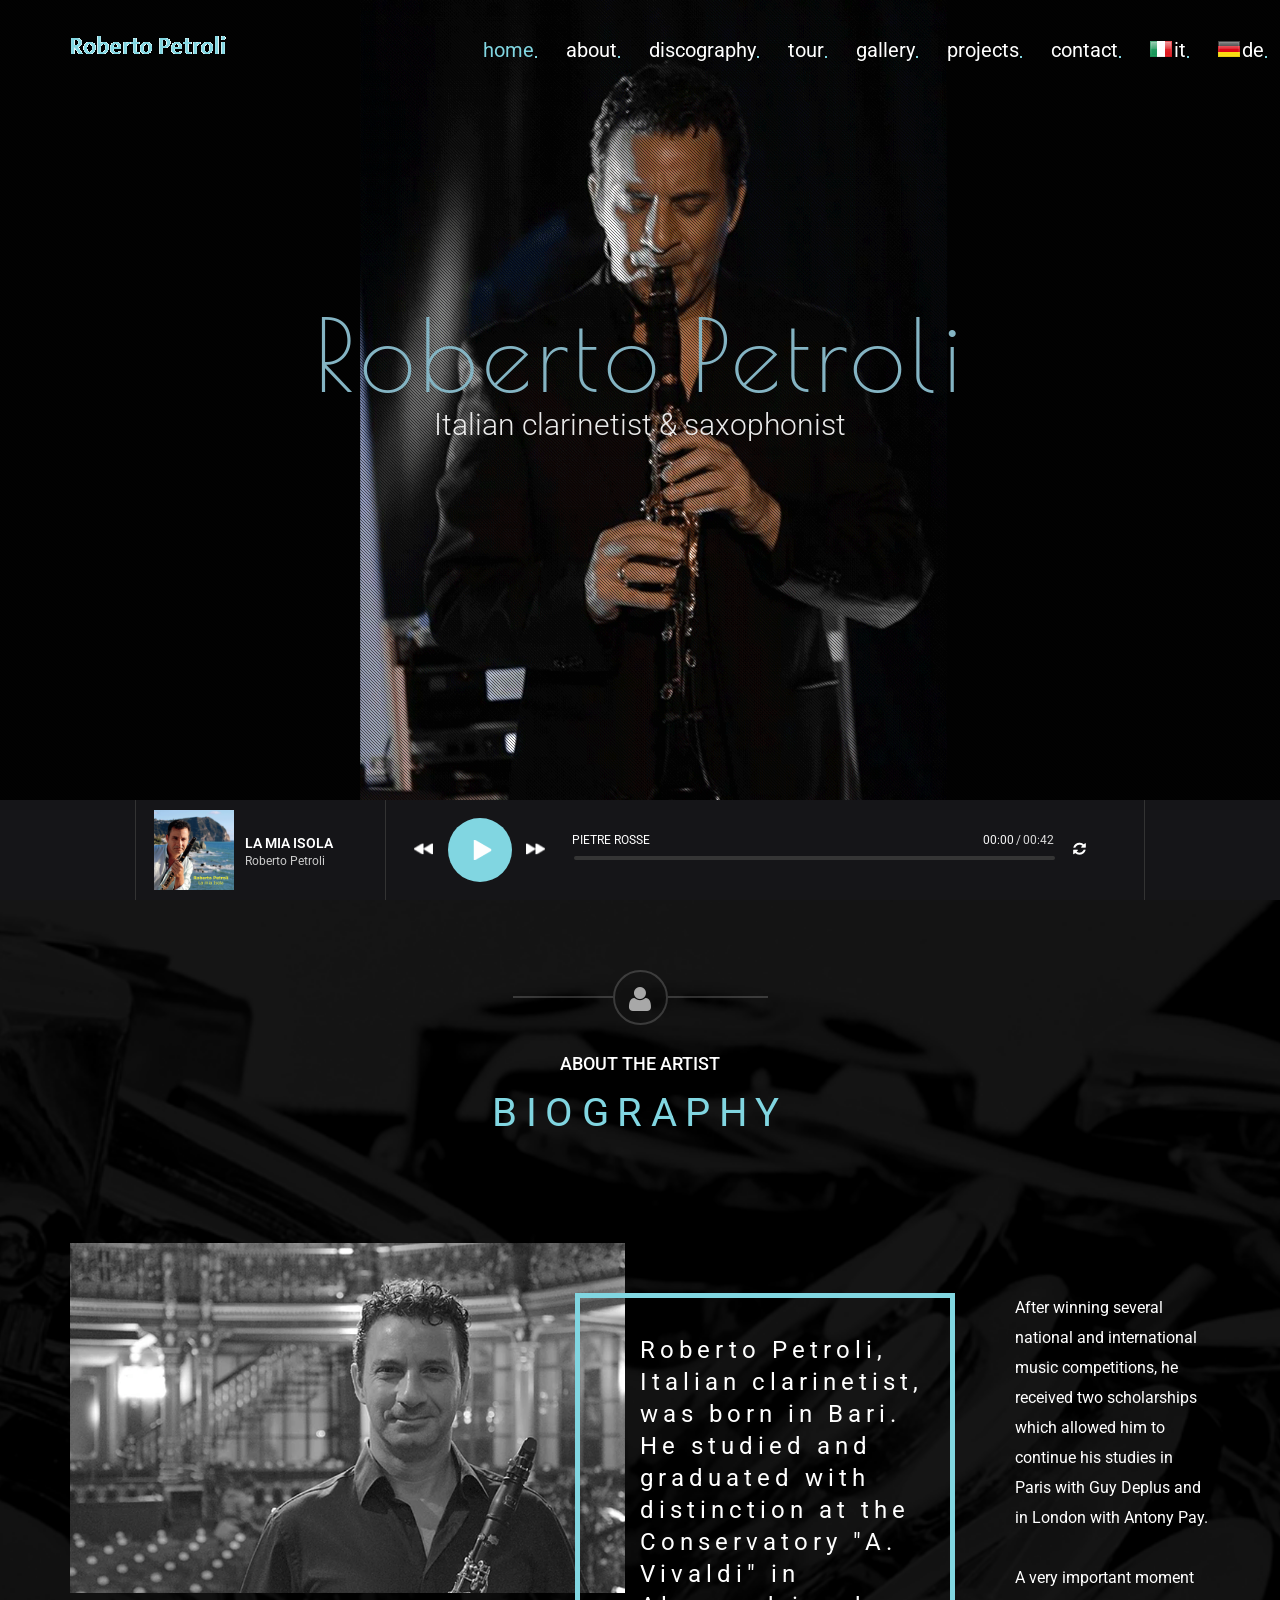
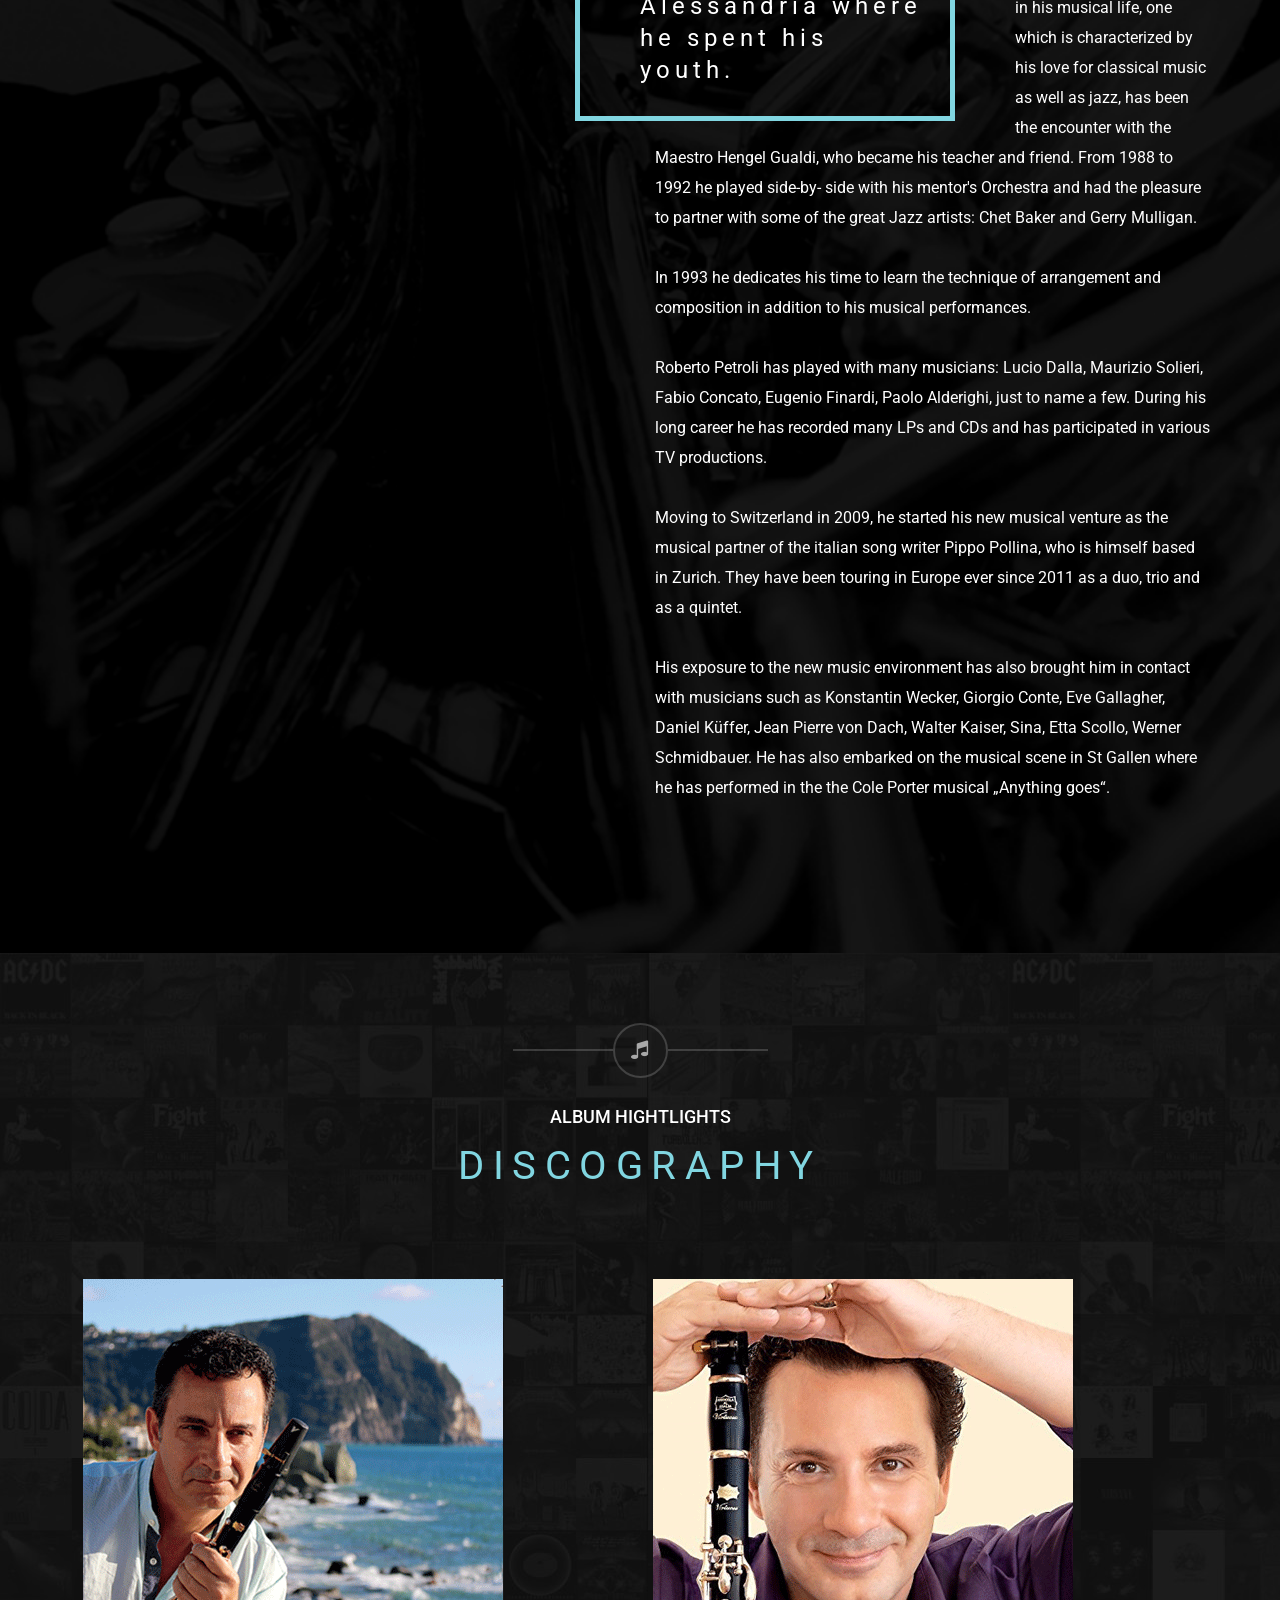
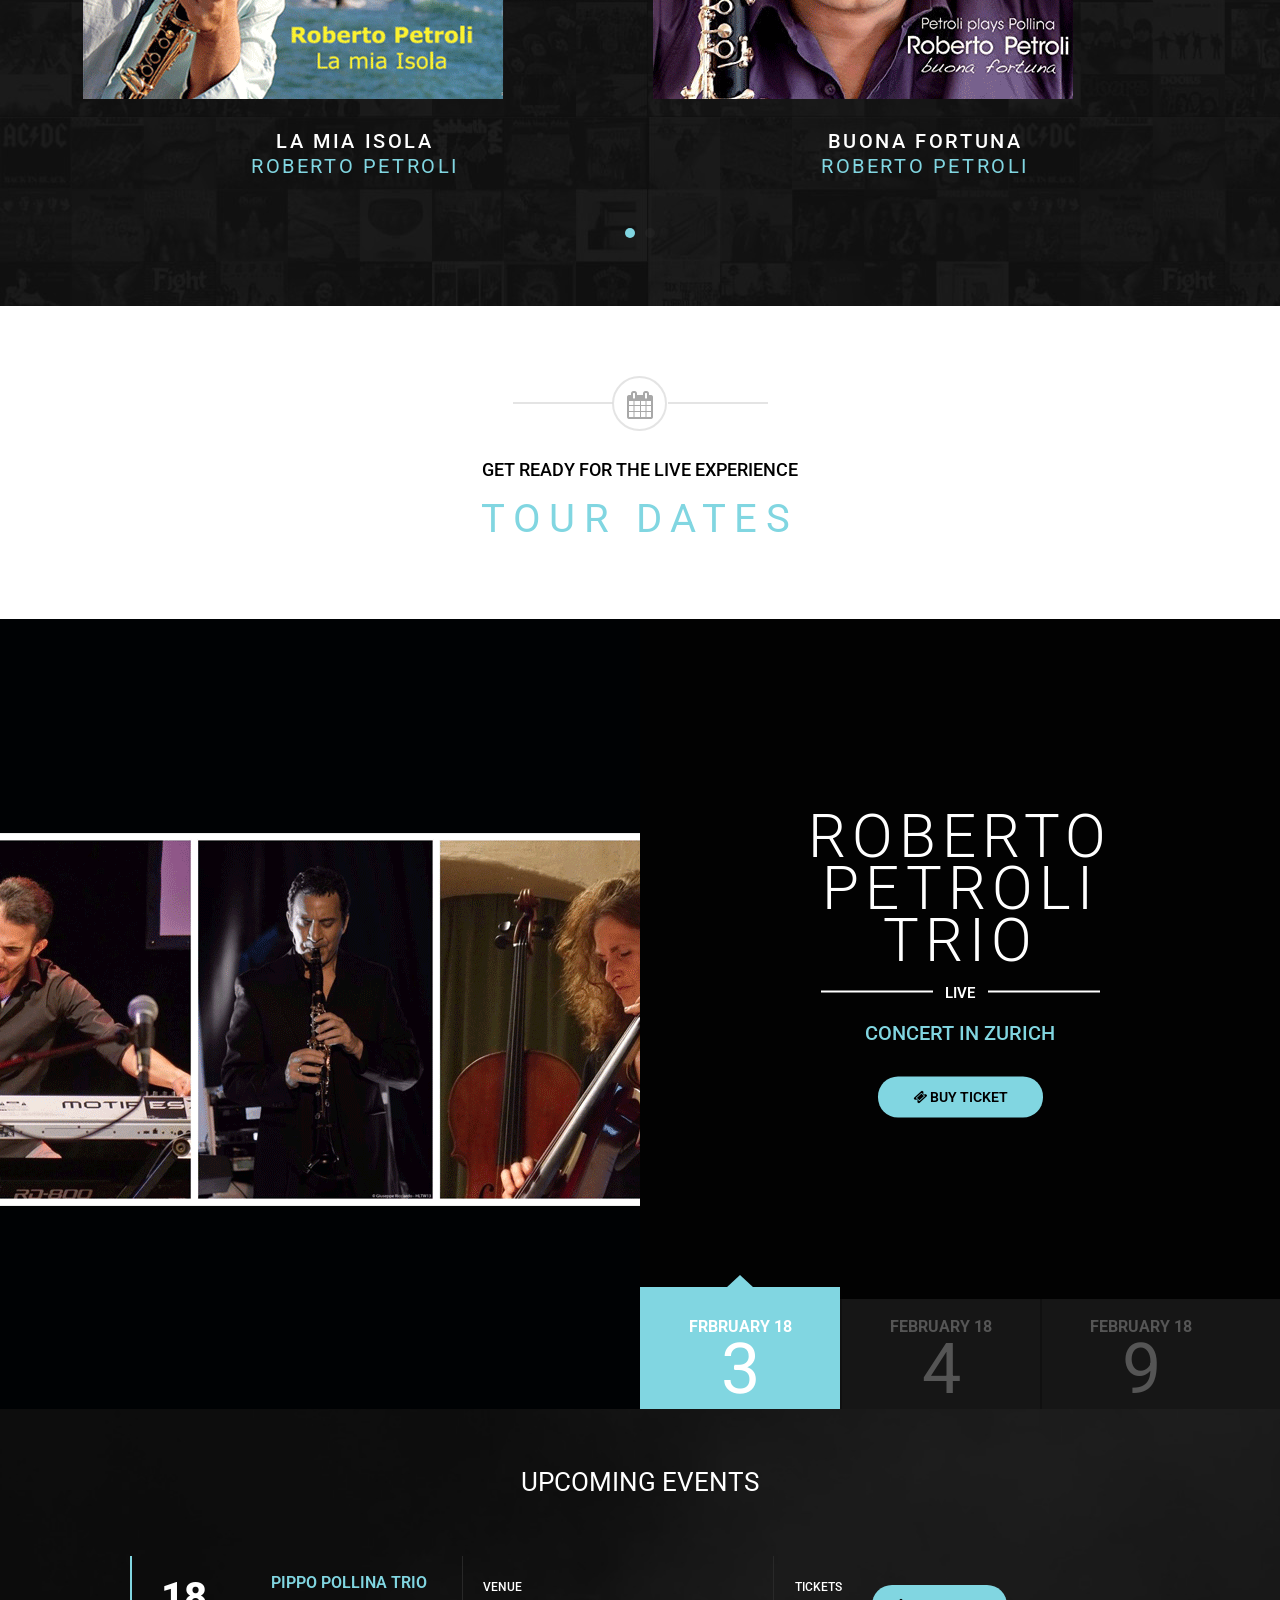
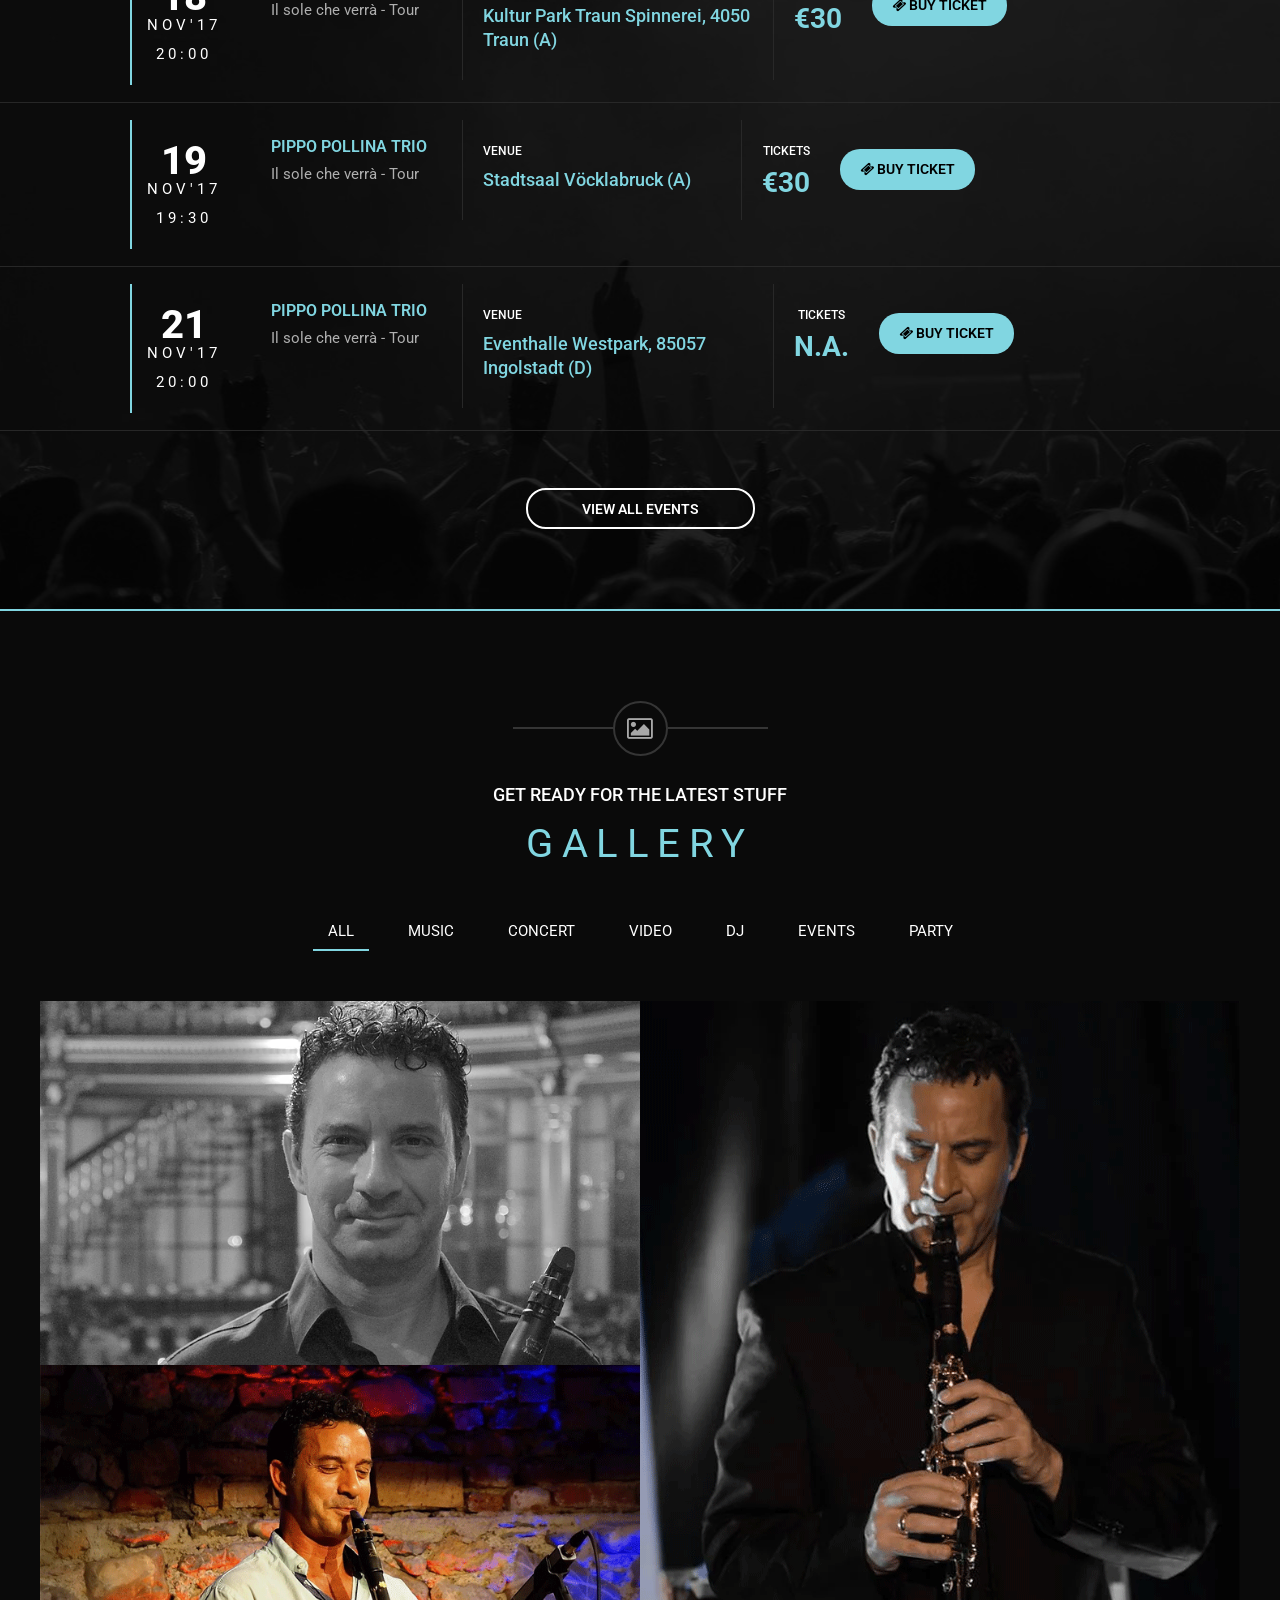
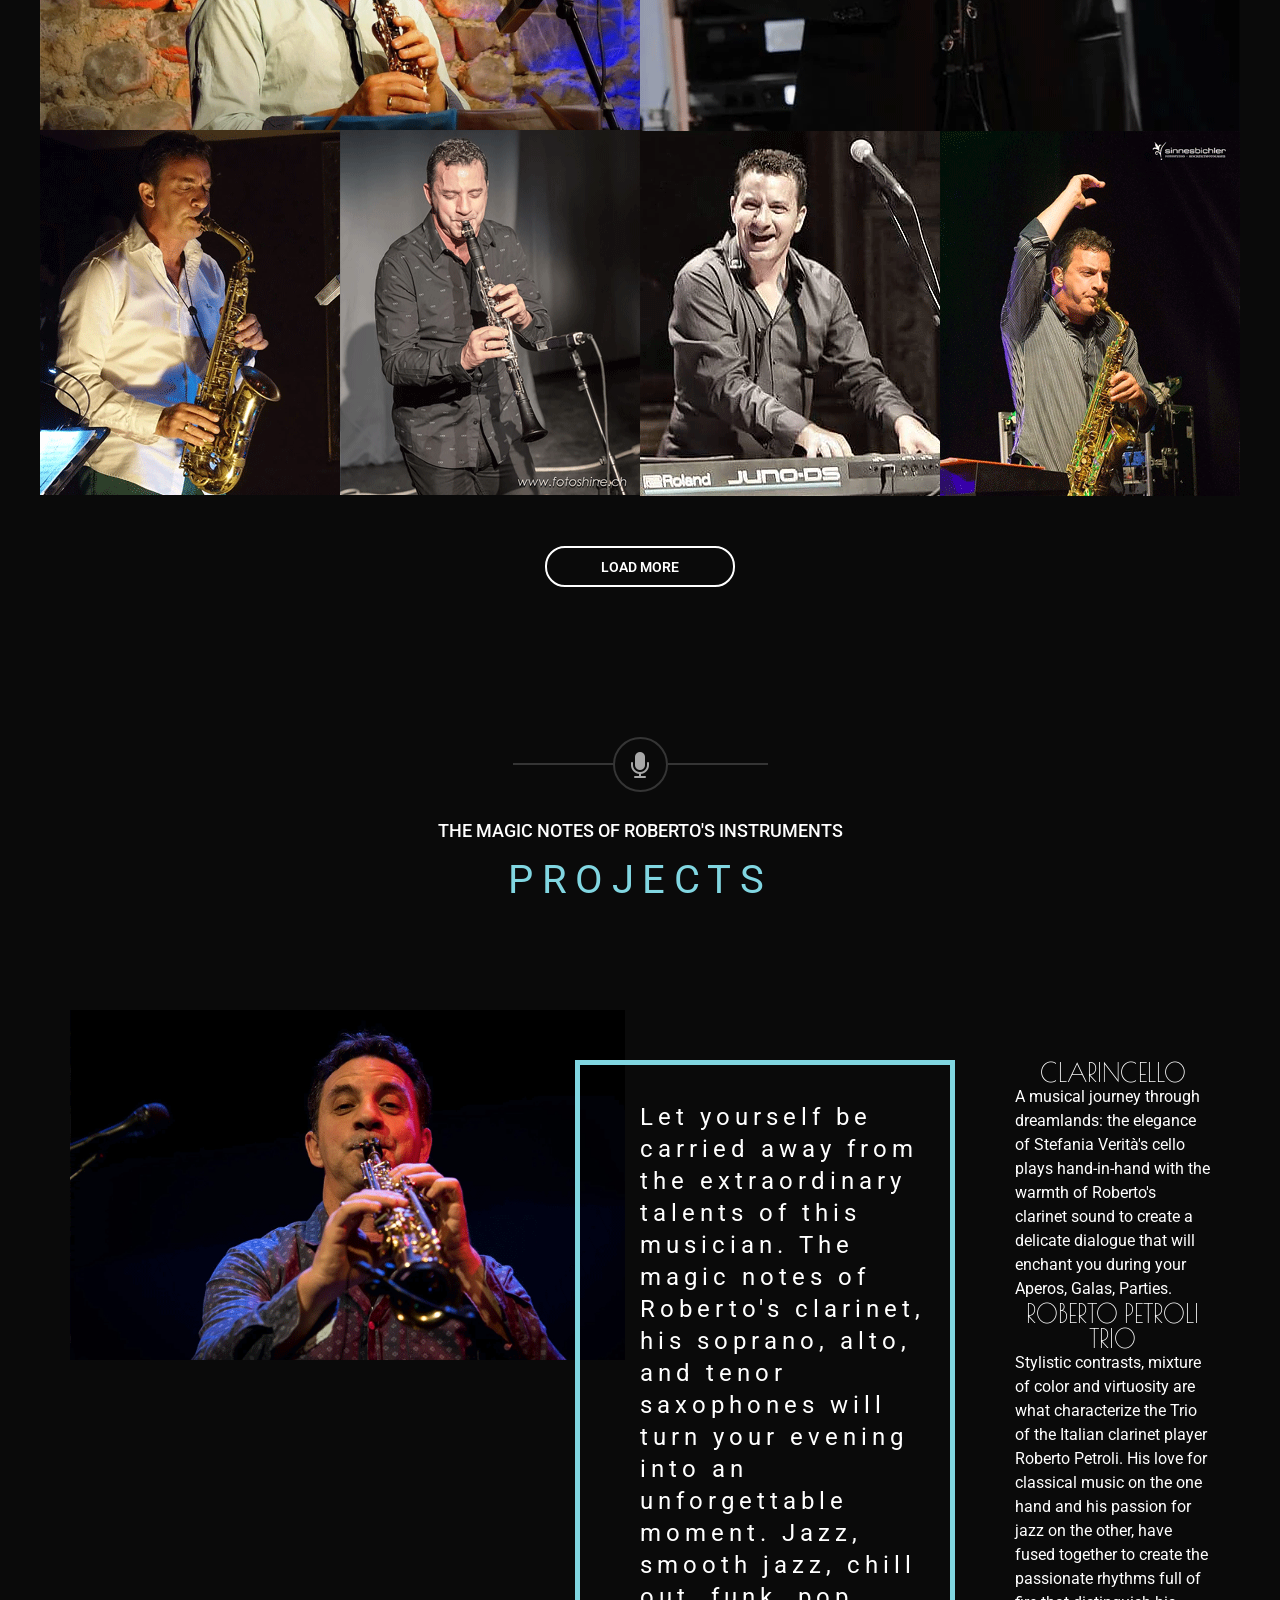
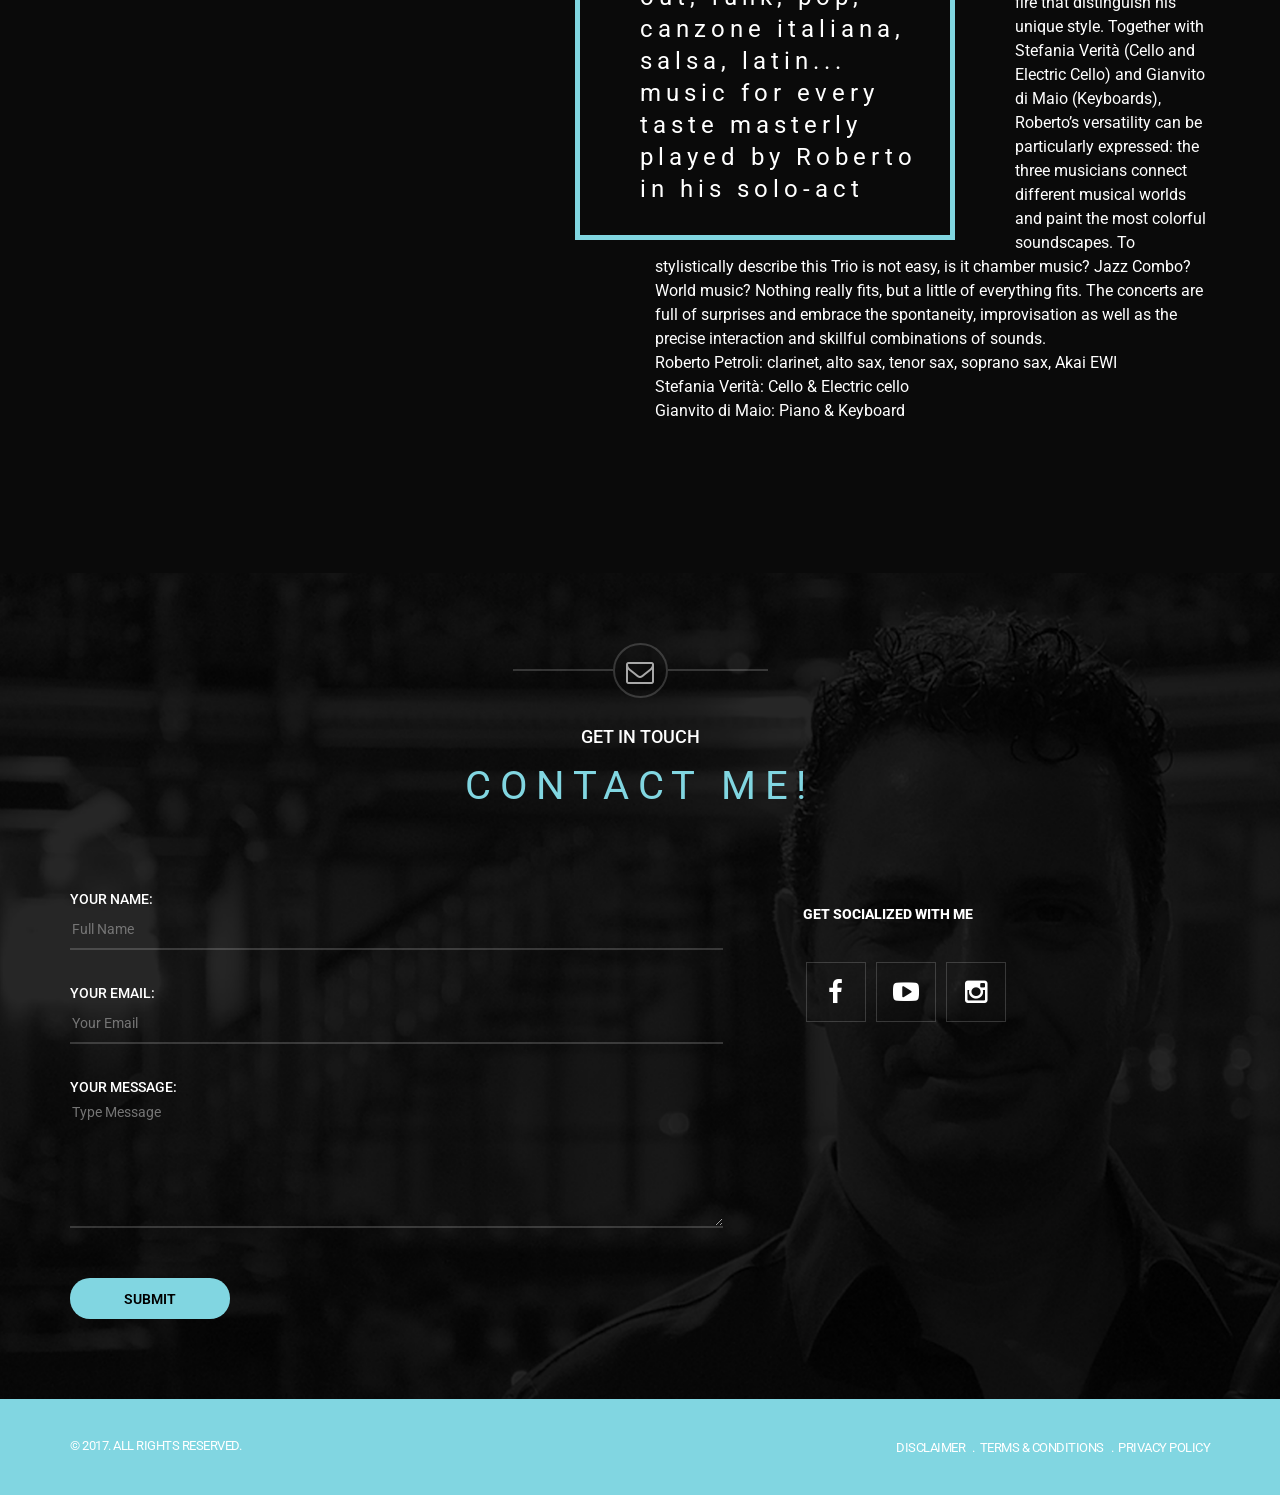
==== commit 16eb0f44: "links" ====
--- a/index.html
+++ b/index.html
@@ -88,8 +88,8 @@
 						<li><a href="#anchor05">Projects</a></li>
 						<!--<li><a href="shop.html">Shop</a></li>-->
 						<li><a href="#anchor06">Contact</a></li>
-						<li><a href="muziq/index_it.html"><span class="lang-sm lang-lbl" lang="it"></span></a></li>
-						<li><a href="muziq/index_de.html"><span class="lang-sm lang-lbl" lang="de"></span></a></li>
+						<li><a href="./index_it.html"><span class="lang-sm lang-lbl" lang="it"></span></a></li>
+						<li><a href="./index_de.html"><span class="lang-sm lang-lbl" lang="de"></span></a></li>
 
 					</ul>
 				</div>
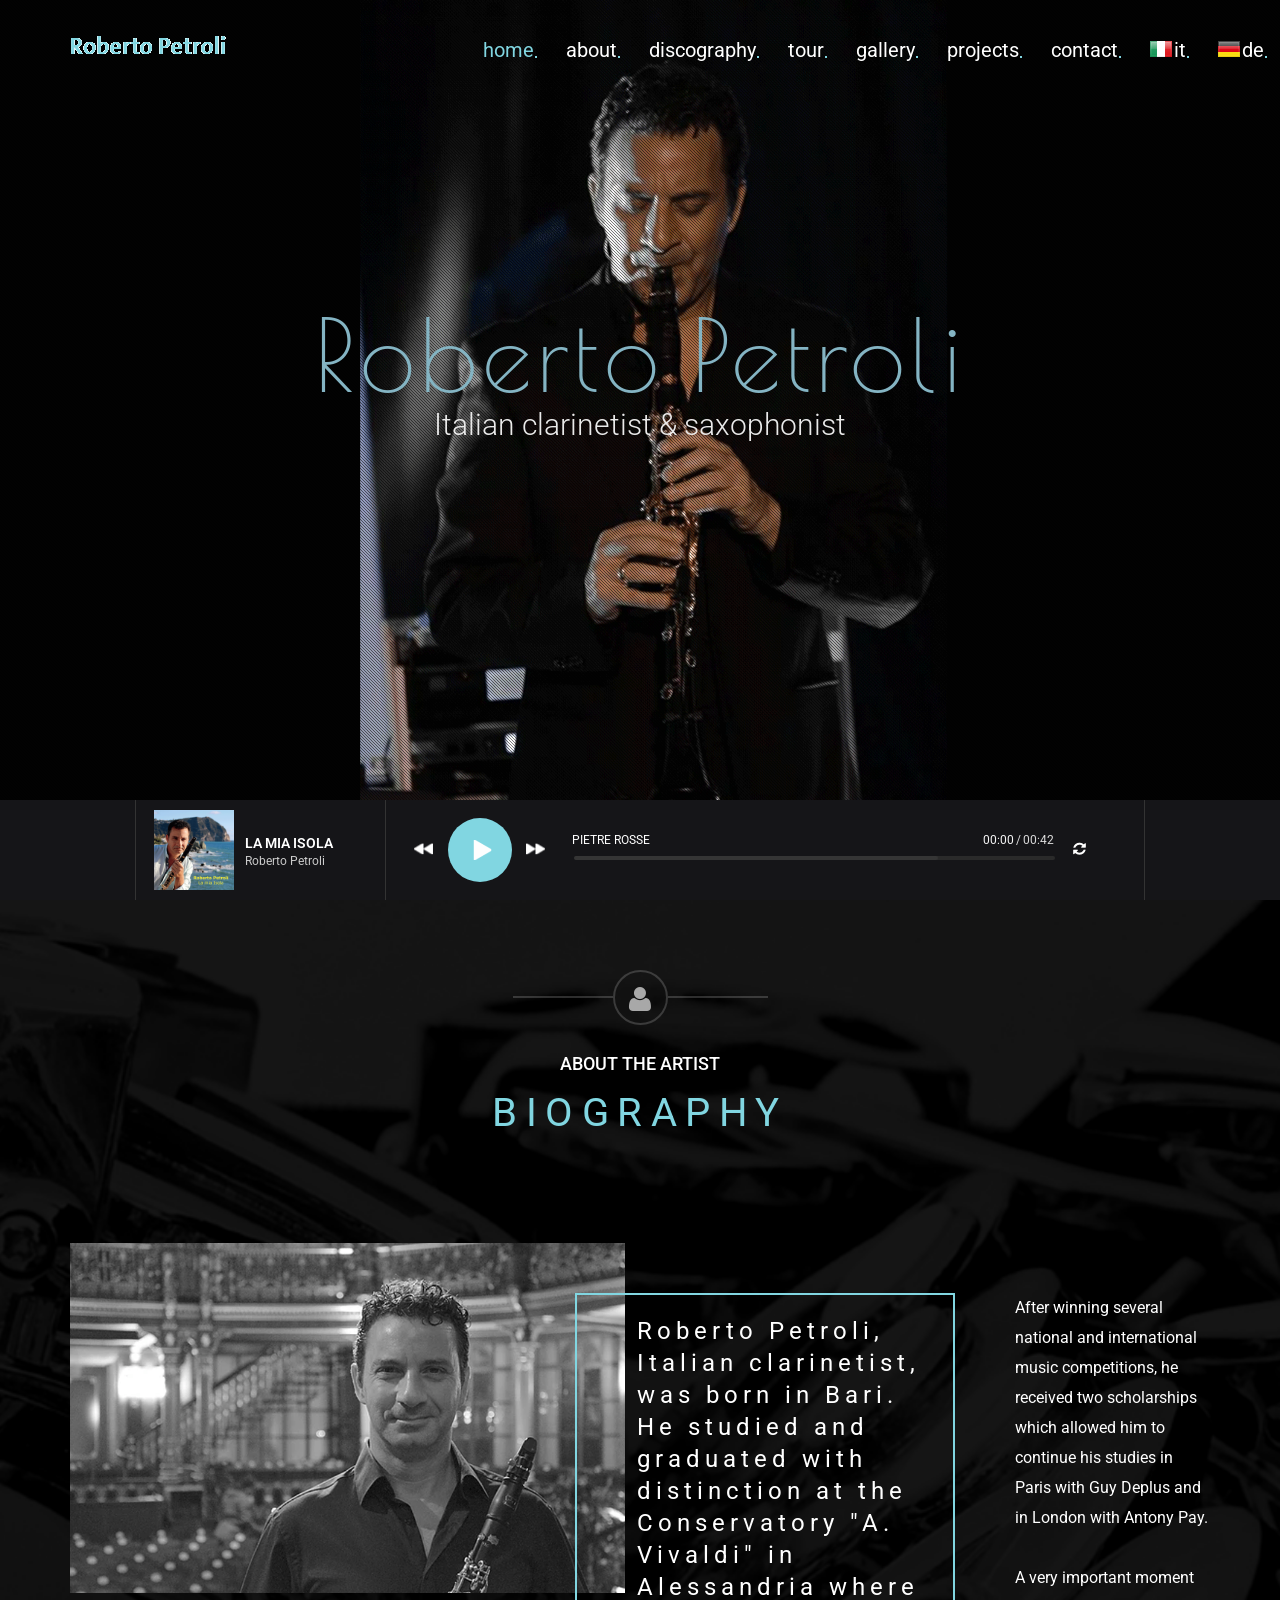
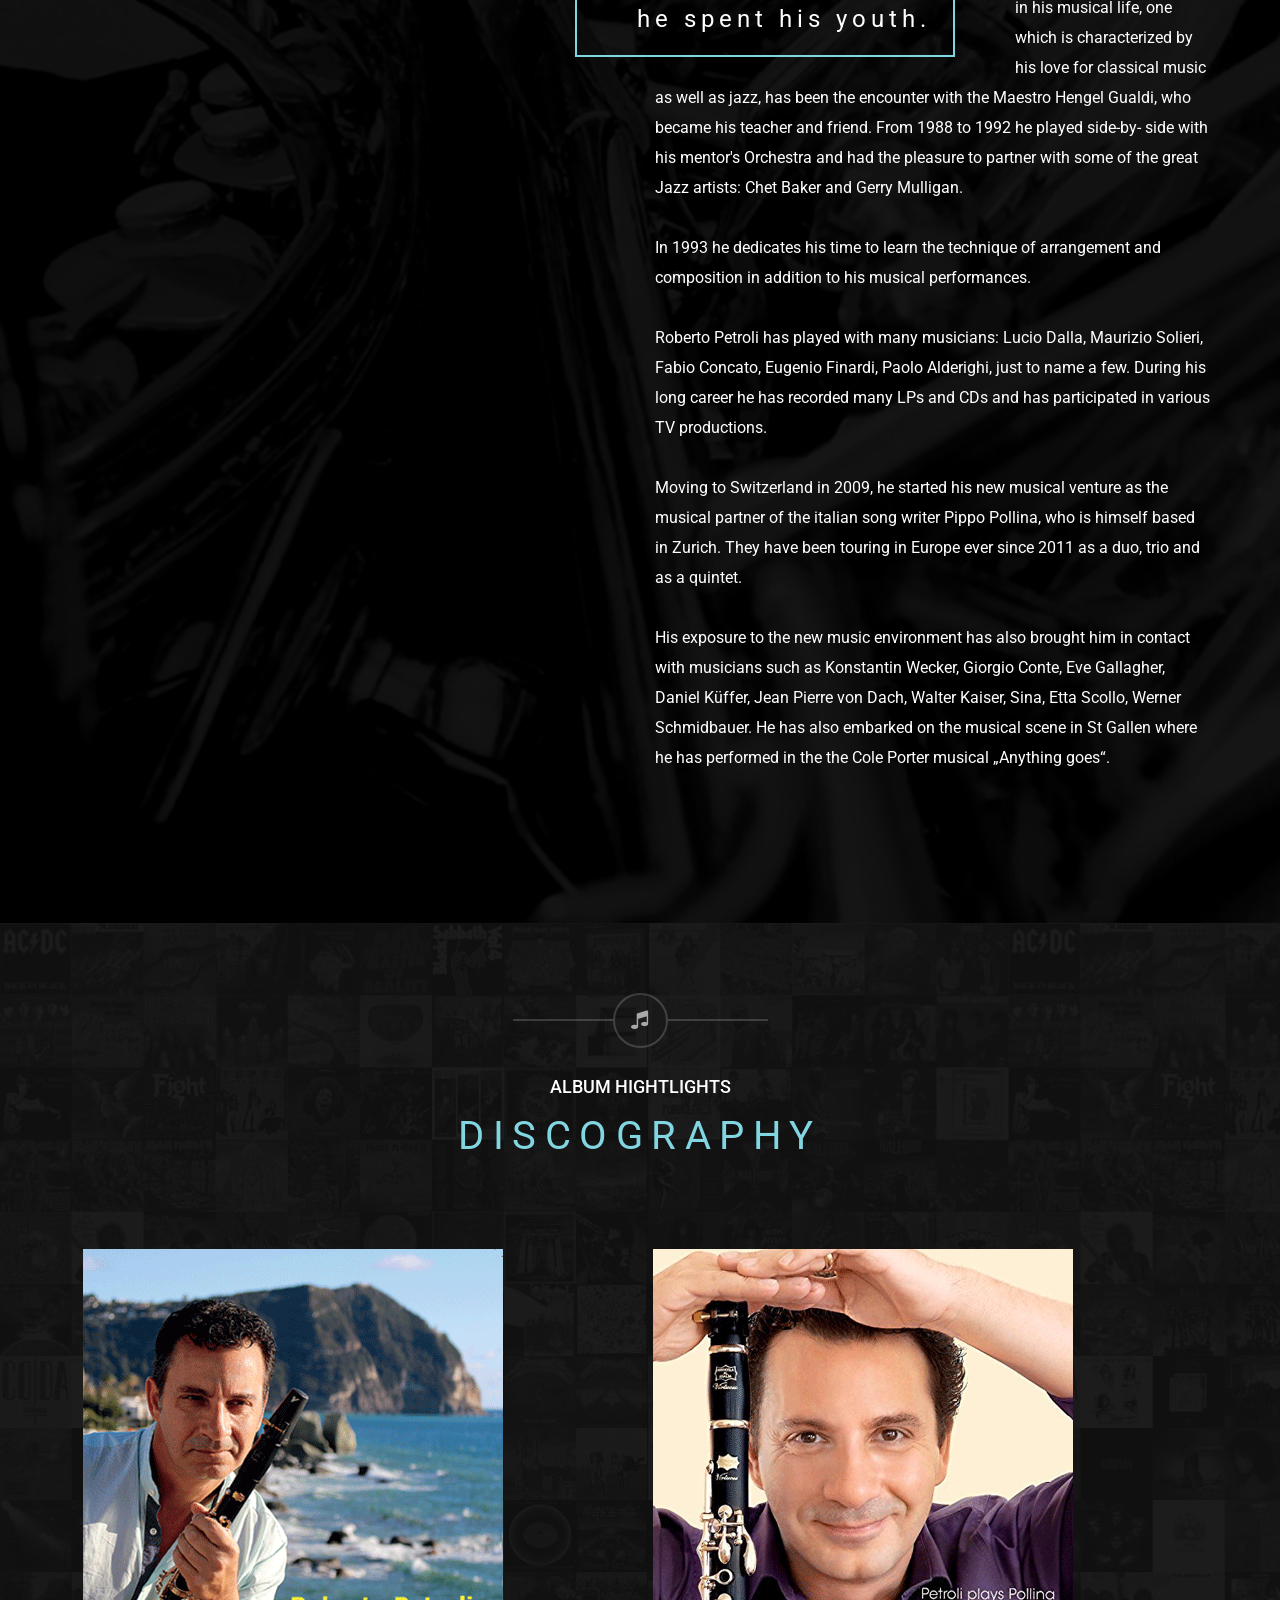
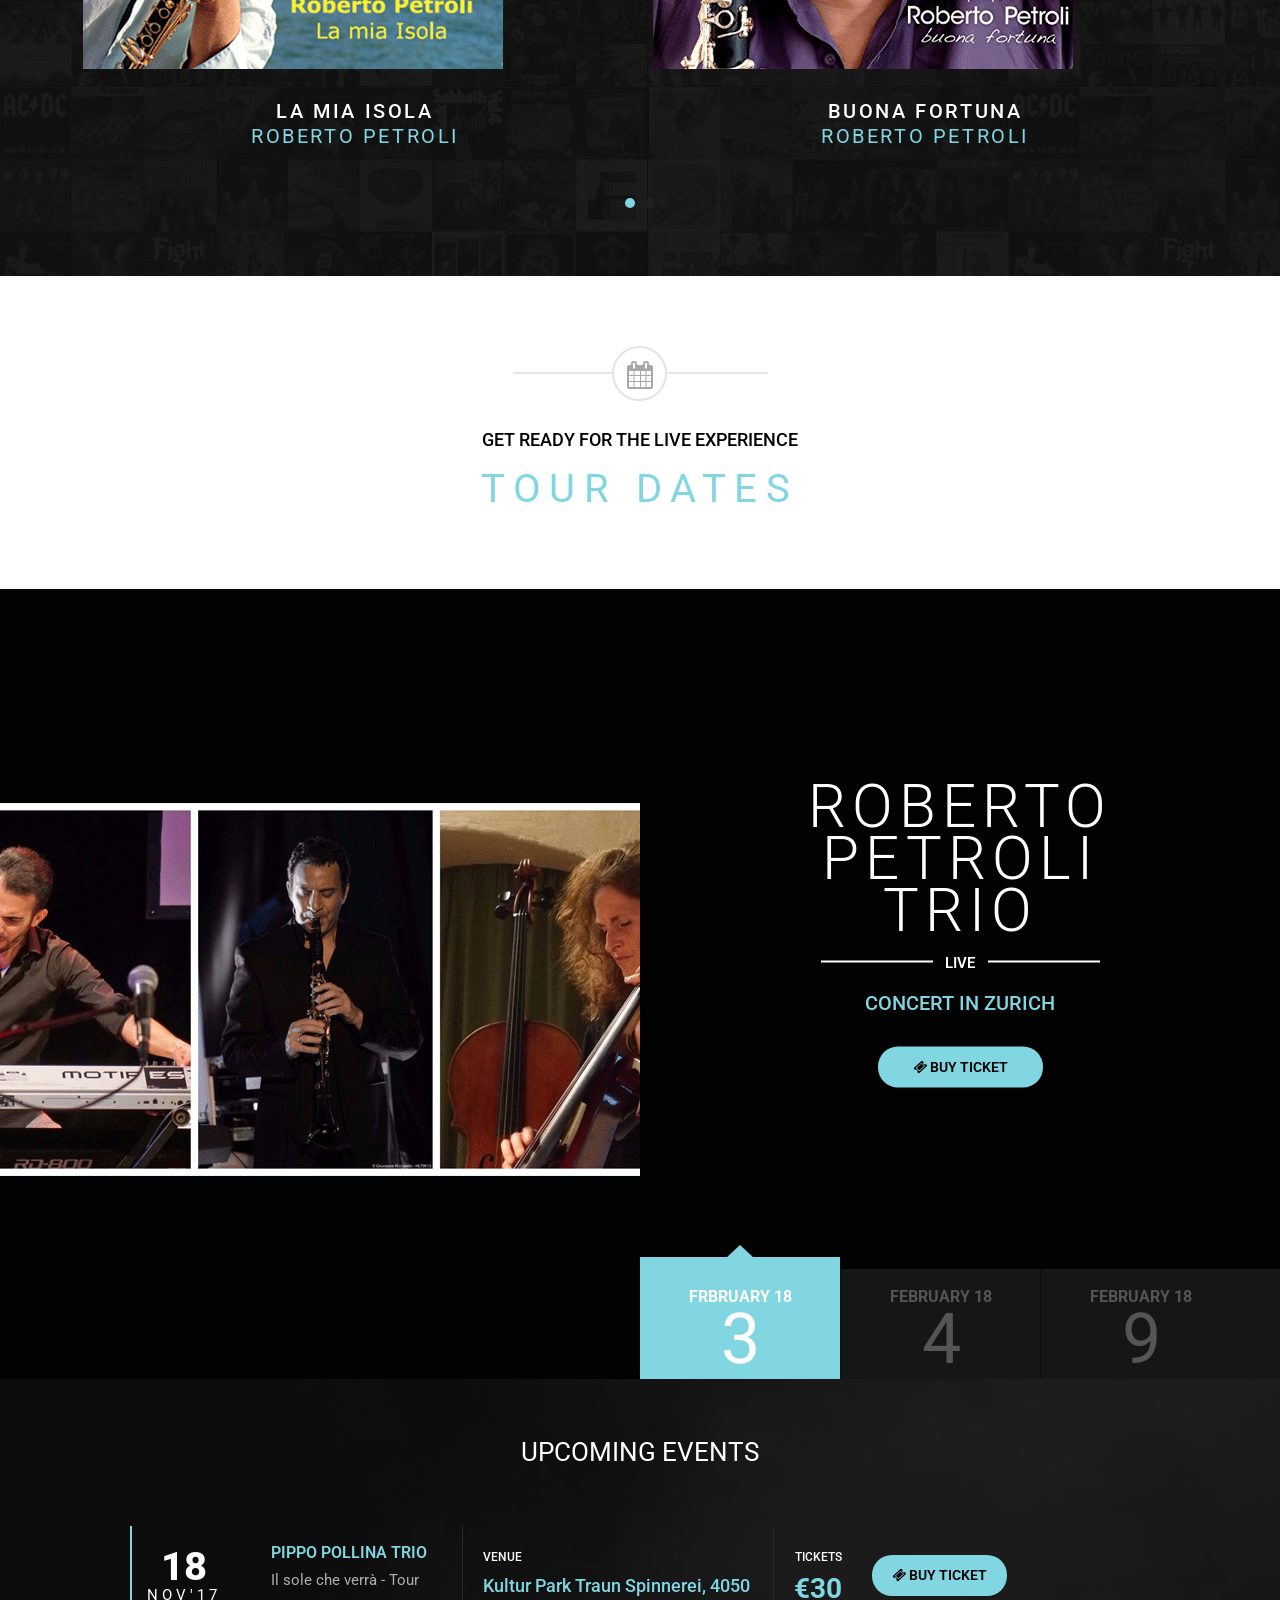
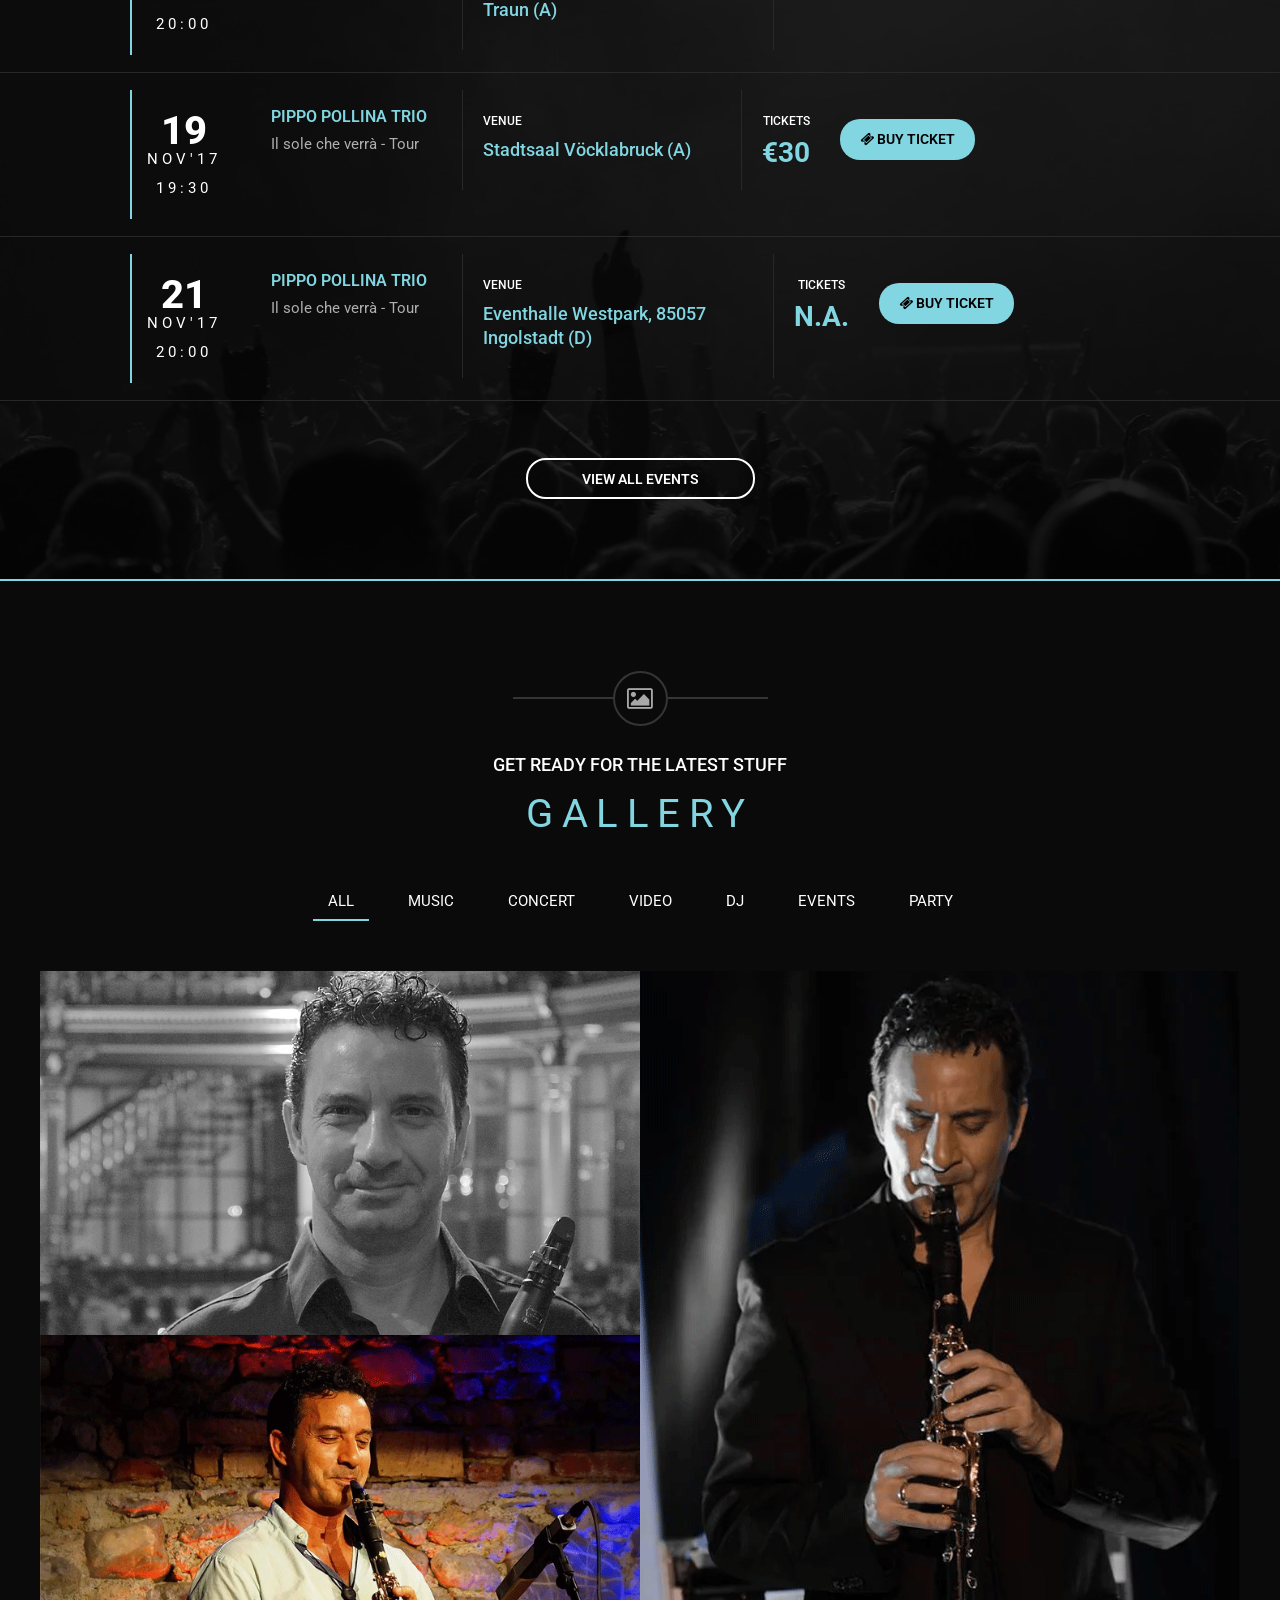
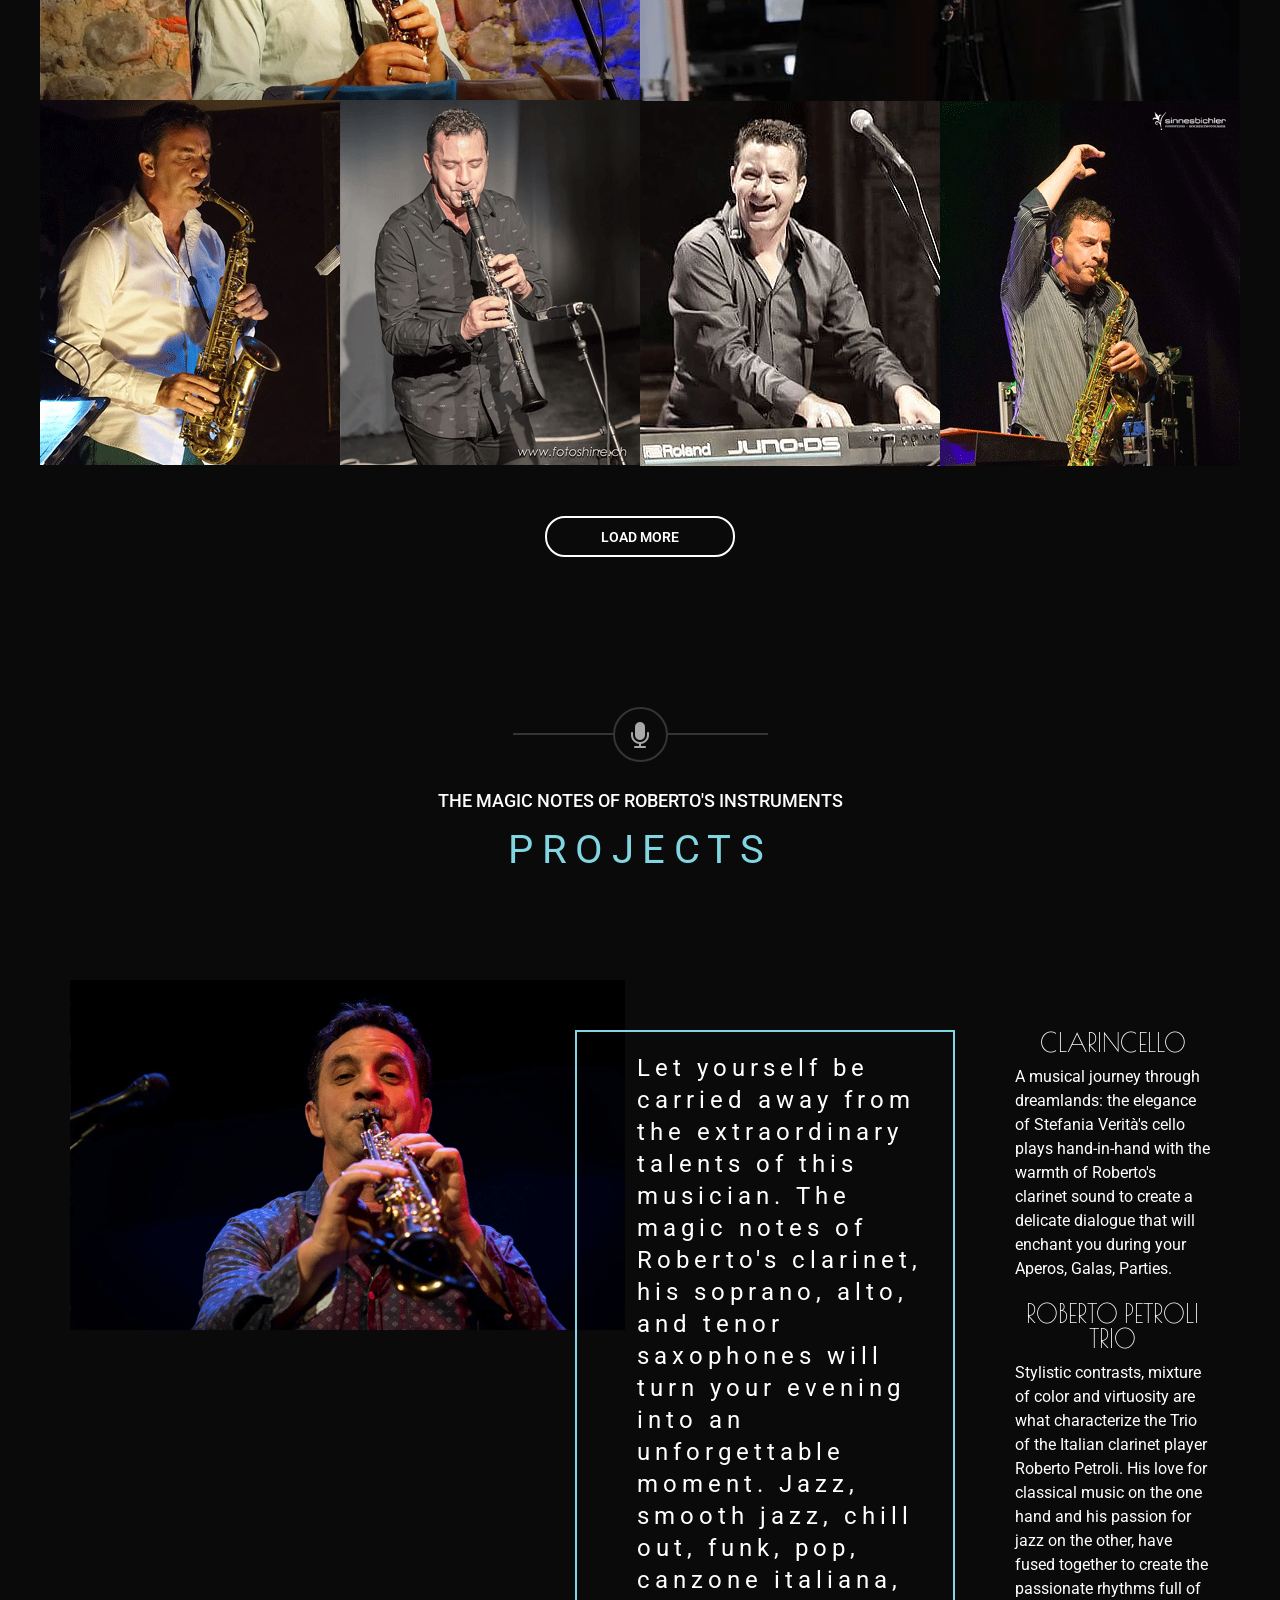
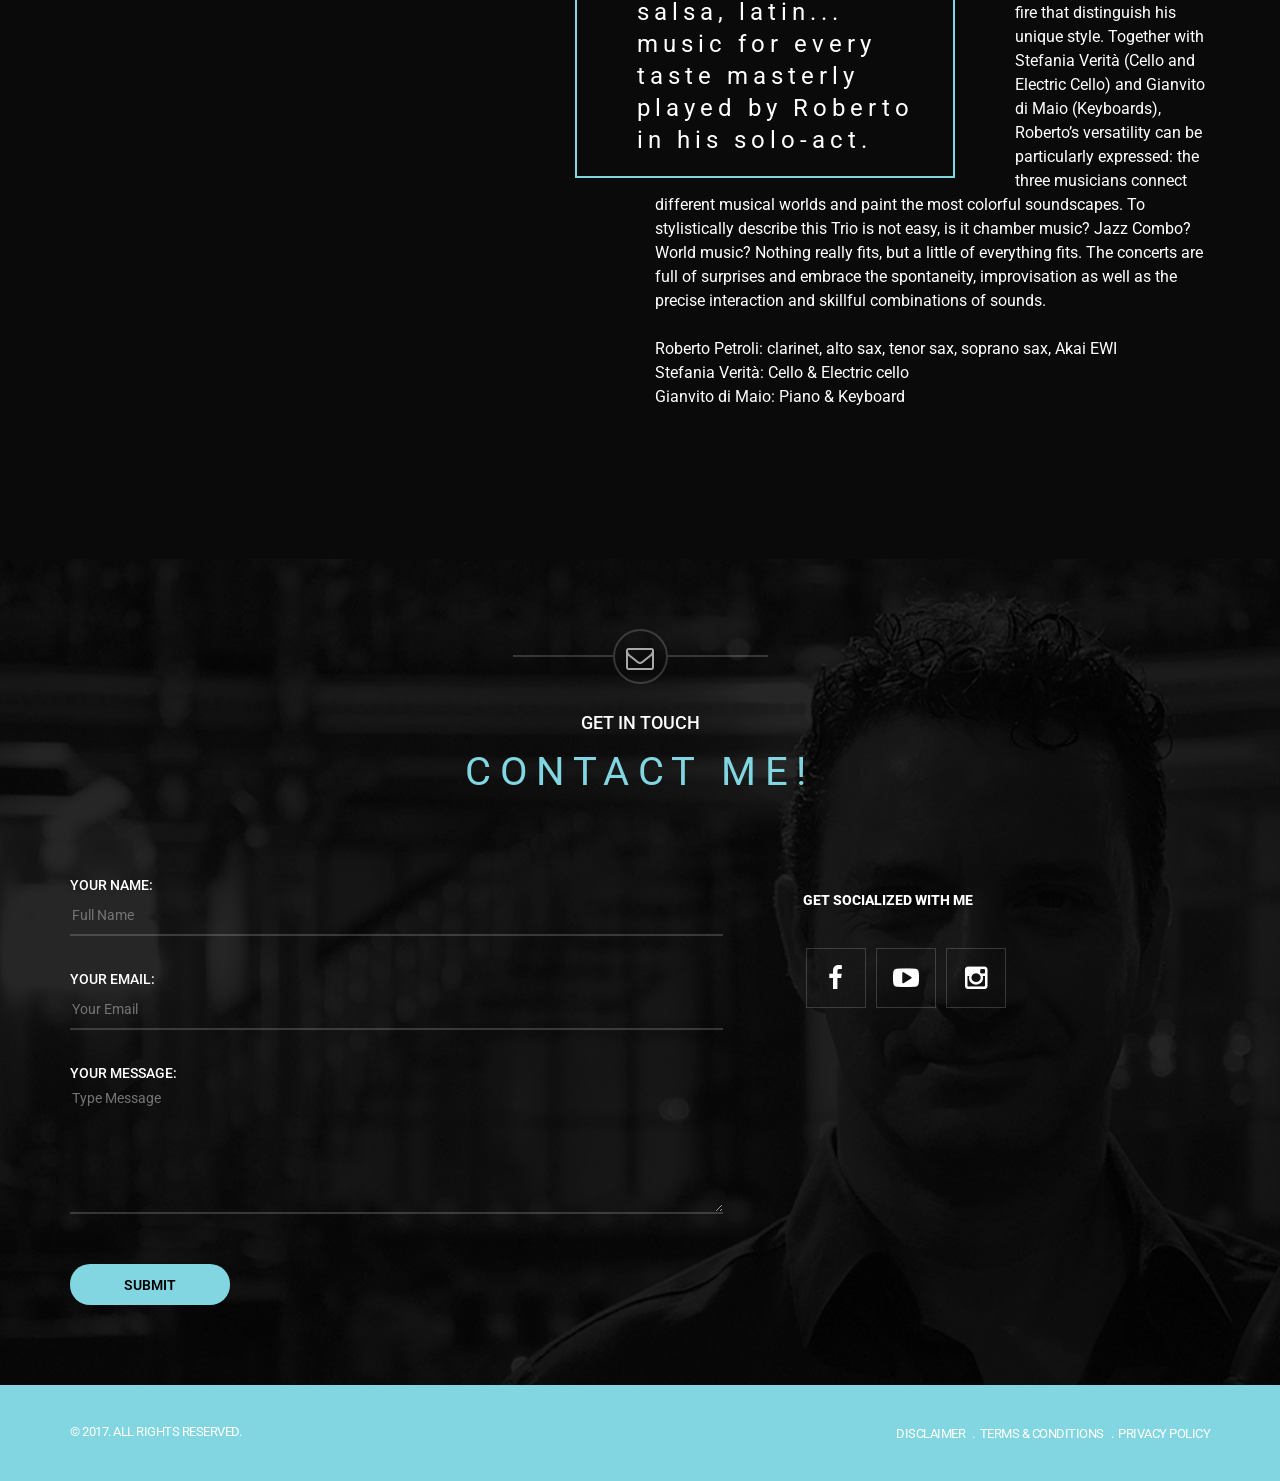
==== commit d49a0f3b: "typos eliminated" ====
--- a/index.html
+++ b/index.html
@@ -1051,7 +1051,7 @@
 					<div class="col-lg-6">
 						<div class="voffset50"></div>
 						<div class="quote">
-							<p>Let yourself be carried away from the extraordinary talents of this musician. The magic notes of Roberto's clarinet, his soprano, alto, and tenor saxophones will turn your evening into an unforgettable moment.  Jazz, smooth jazz, chill out, funk, pop, canzone italiana, salsa, latin... music for every taste masterly played by Roberto in his solo-act</p>
+							<p>Let yourself be carried away from the extraordinary talents of this musician. The magic notes of Roberto's clarinet, his soprano, alto, and tenor saxophones will turn your evening into an unforgettable moment.  Jazz, smooth jazz, chill out, funk, pop, canzone italiana, salsa, latin... music for every taste masterly played by Roberto in his solo-act.</p>
 							<!--<p class="author">Robbie Robertson</p>-->
 						</div>
 						<div class="description">
@@ -1061,7 +1061,7 @@
 							<p>Stylistic contrasts, mixture of color and virtuosity are what characterize the Trio of the Italian clarinet player Roberto Petroli. His love for classical music on the one hand and his passion for jazz on the other, have fused together to create the passionate rhythms full of fire that distinguish his unique style.
 								Together with Stefania Verità (Cello and Electric Cello) and Gianvito di Maio (Keyboards), Roberto’s versatility can be particularly expressed: the three musicians connect different musical worlds and paint the most colorful soundscapes.
 								To stylistically describe this Trio is not easy, is it chamber music? Jazz Combo? World music? Nothing really fits, but a little of everything fits.
-								The concerts are full of surprises and embrace the spontaneity, improvisation as well as the precise interaction and skillful combinations of sounds.</p>
+								The concerts are full of surprises and embrace the spontaneity, improvisation as well as the precise interaction and skillful combinations of sounds.<br><br></p>
 							<p>Roberto Petroli: clarinet, alto sax, tenor sax, soprano sax, Akai EWI<br>
 								Stefania Verità: Cello &amp; Electric cello<br>
 								Gianvito di Maio: Piano &amp; Keyboard</p>
--- a/styles/main.css
+++ b/styles/main.css
@@ -739,6 +739,8 @@
     text-align: center;
     font-size: 25px;
     line-height: 25px;
+	margin-bottom: 10px;
+	margin-top: 20px;
 }
 @media (min-width: 768px) {
     .pretitle {
@@ -2747,7 +2749,7 @@
     margin-bottom: 30px;
 }
 .quote {
-    border: 5px solid #81D6E1;
+    border: 2px solid #81D6E1;
     position: relative;
     margin: 0;
     width: 100%;
@@ -2758,7 +2760,7 @@
 }
 @media (min-width: 768px) {
     .quote {
-        padding: 36px 20px 30px 60px;
+        padding: 20px 20px 20px 60px;
         float: left;
         width: 50%;
     }
